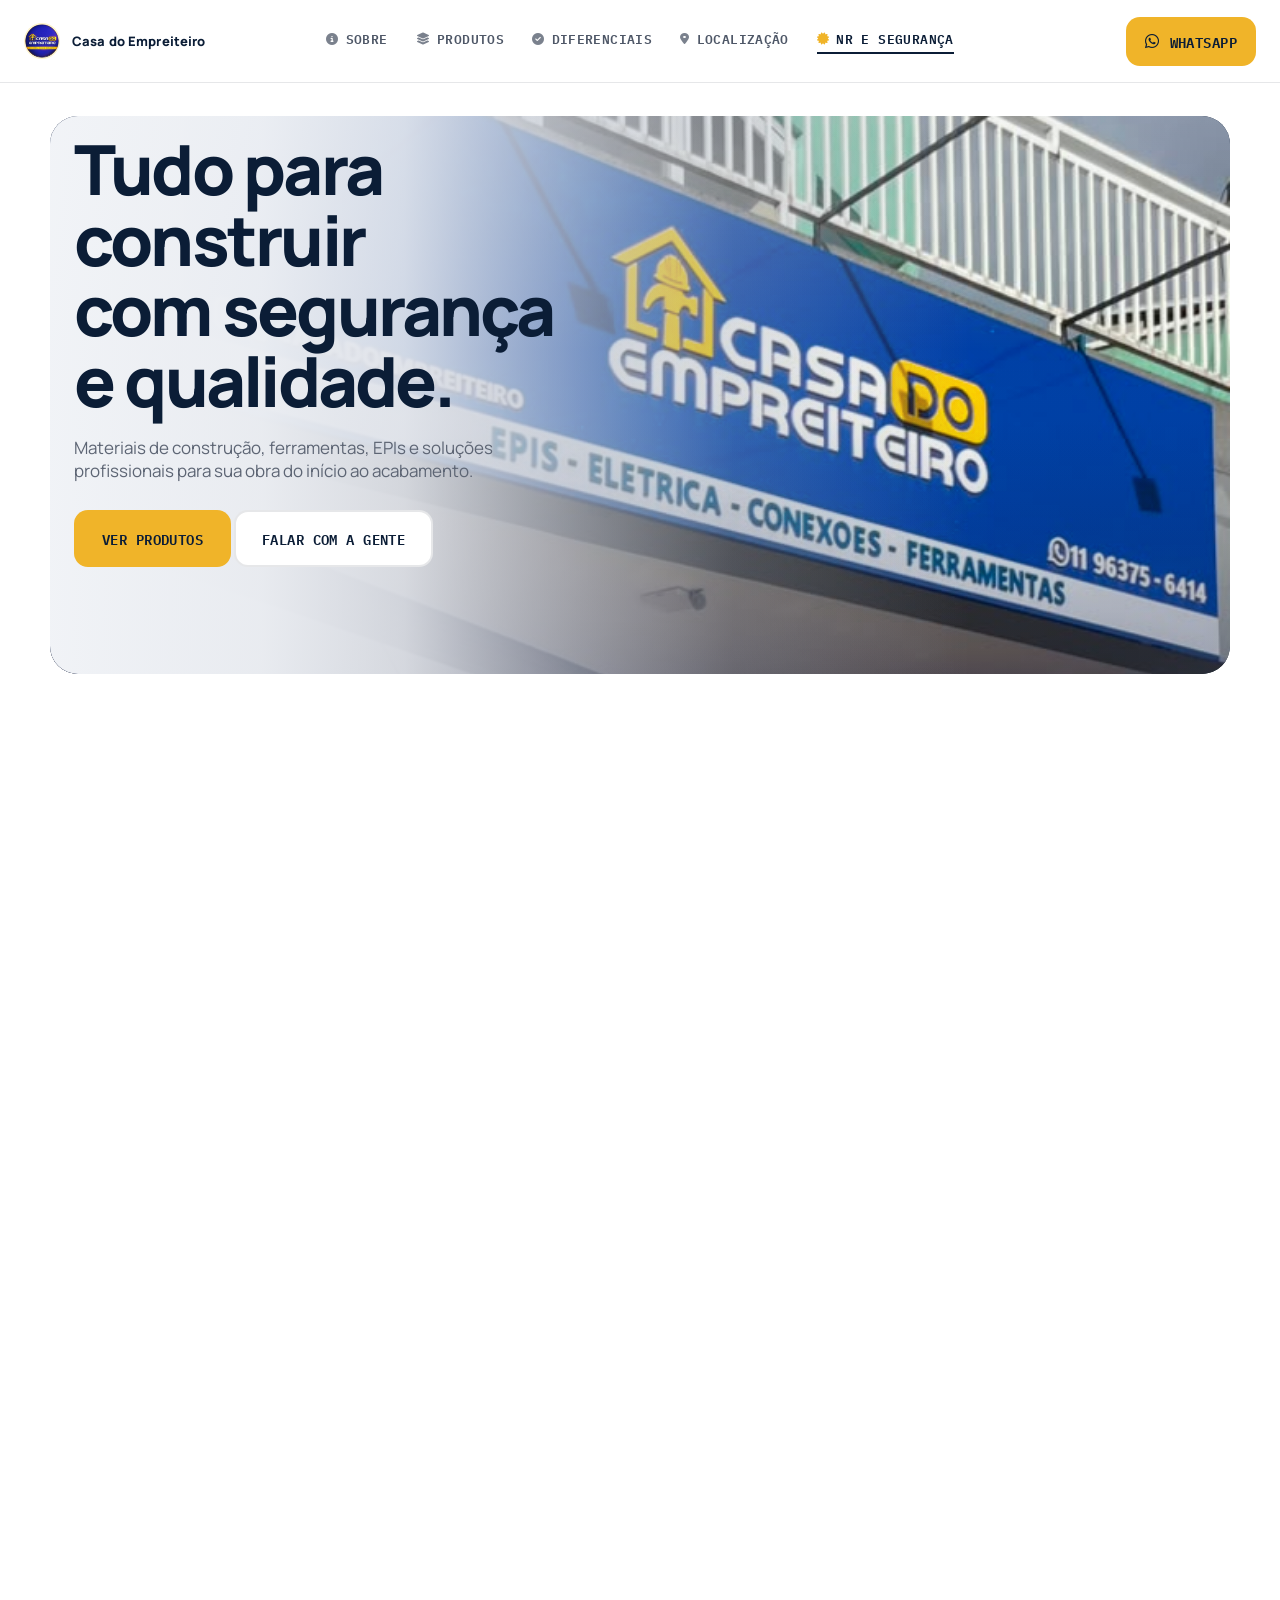
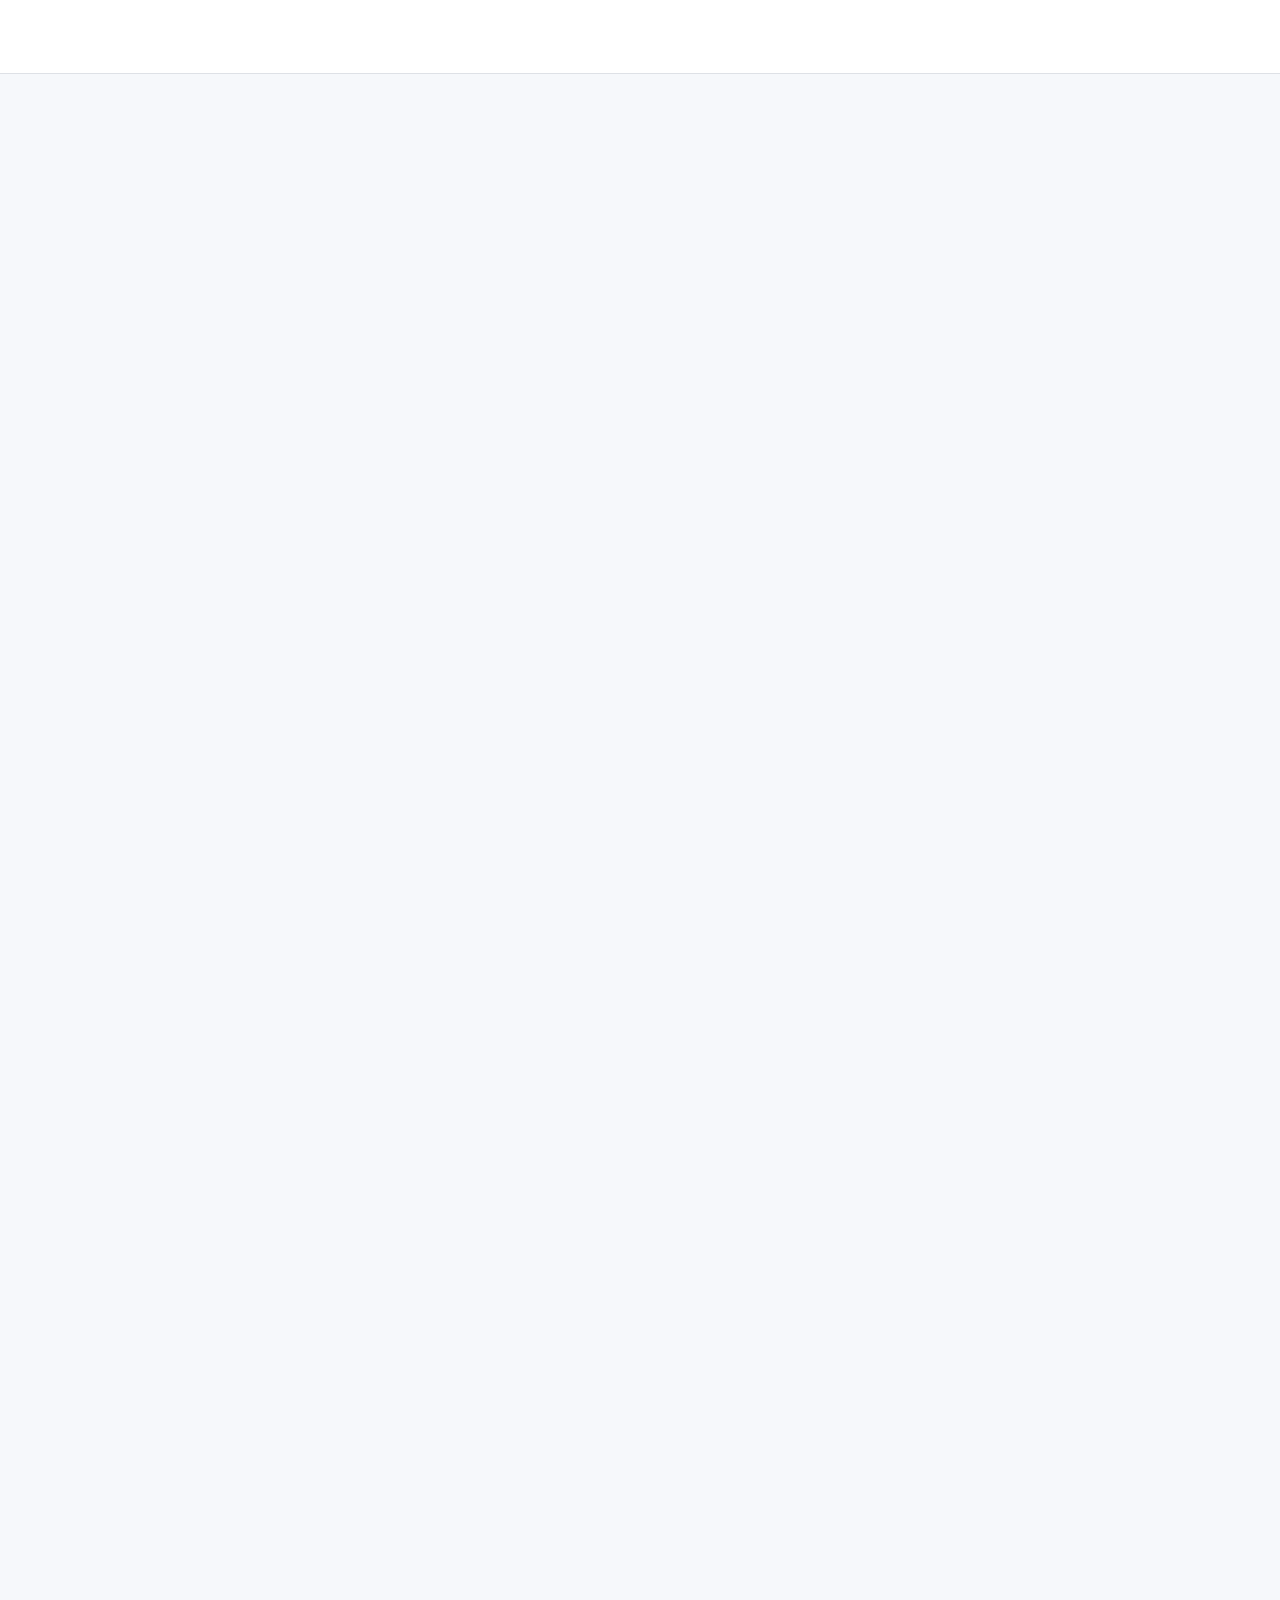
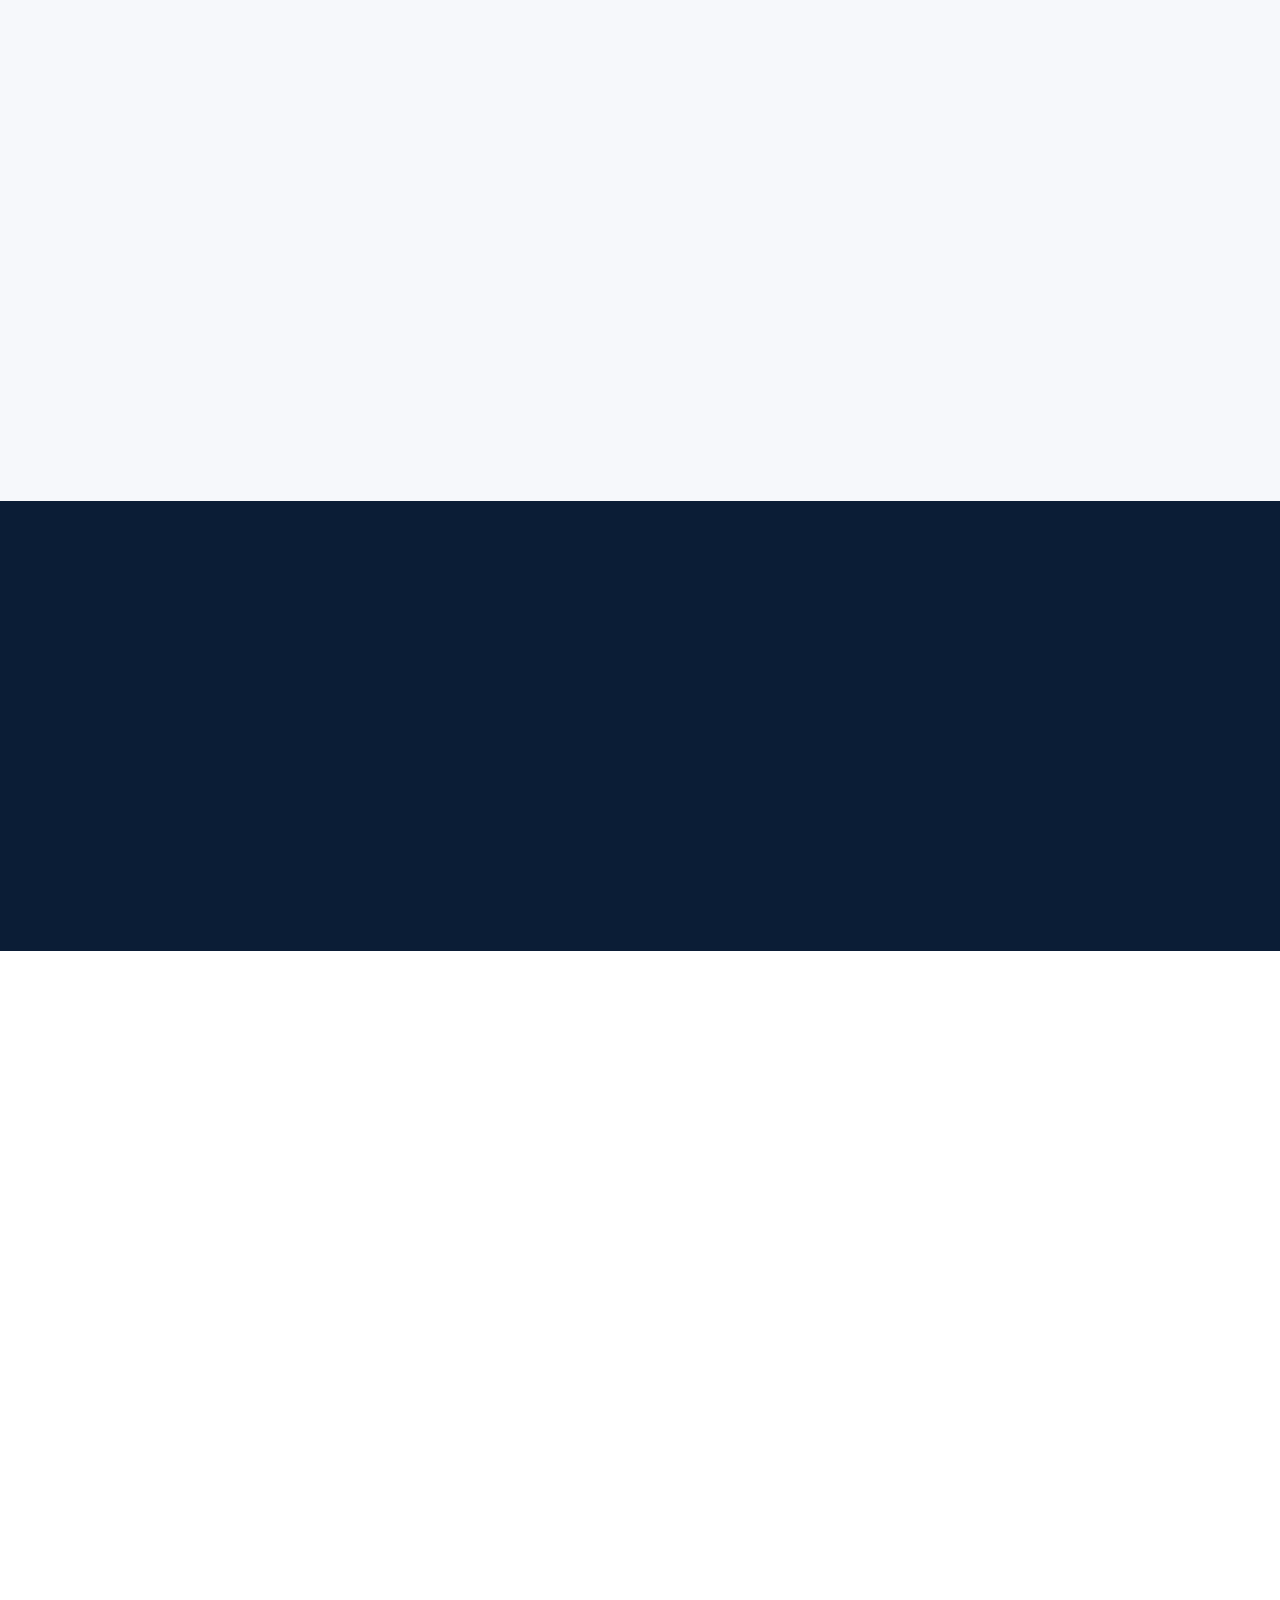
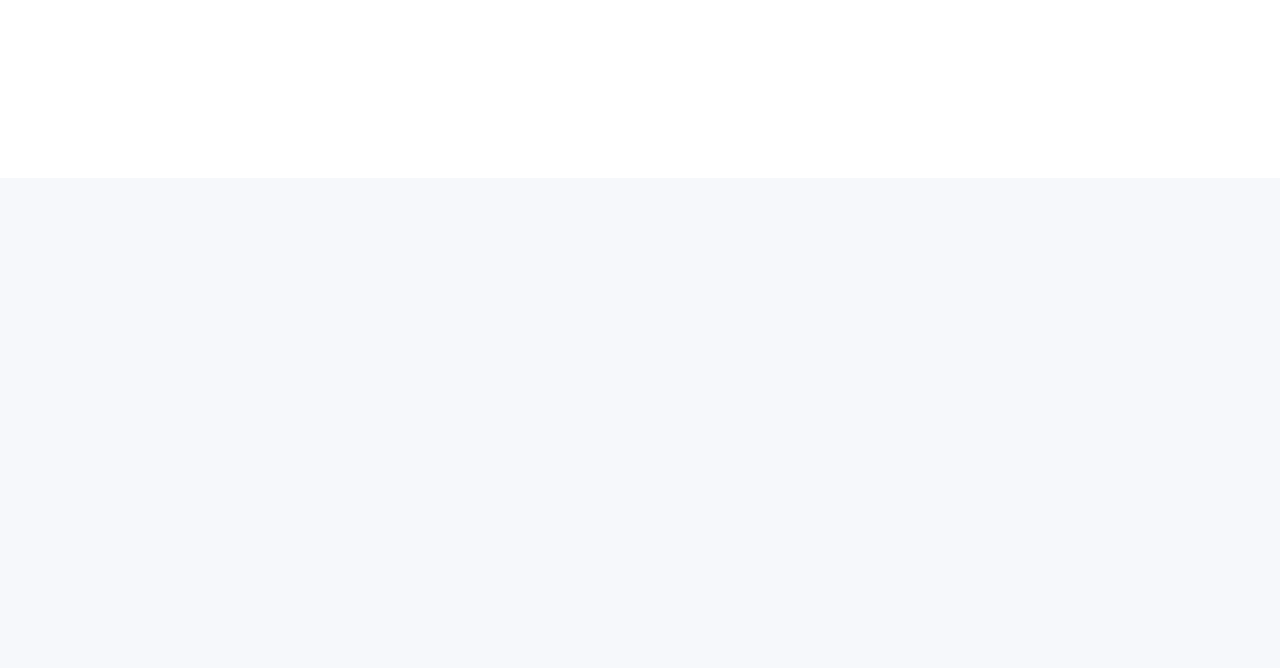
==== index.html @ 44277ea2 "refine mobile layout" ====
<!DOCTYPE html>
<html lang="pt-BR">
<head>
<meta charset="UTF-8">
<meta name="viewport" content="width=device-width, initial-scale=1.0">
<meta name="theme-color" content="#0A1A45">
<meta name="color-scheme" content="light">
<title>Casa do Empreiteiro — Tudo para sua obra, em Cotia-SP</title>
<meta name="description" content="Casa do Empreiteiro: Loja de materiais de construção com atendimento especializado. EPIs, elétrica, ferramentas e muito mais. WhatsApp e loja física em Cotia-SP.">
<meta property="og:title" content="Casa do Empreiteiro — Tudo para sua obra">
<meta property="og:description" content="Materiais para construção com atendimento de quem entende de obra. Fale no WhatsApp ou visite a loja em Cotia-SP.">
<meta property="og:type" content="website">
<link rel="icon" href="assets/logo-ce.png">
<link rel="preconnect" href="https://fonts.googleapis.com">
<link rel="preconnect" href="https://fonts.gstatic.com" crossorigin>
<link rel="stylesheet" href="https://cdnjs.cloudflare.com/ajax/libs/font-awesome/6.5.1/css/all.min.css">
<link rel="stylesheet" href="css/style.css">
</head>
<body>
<div class="page-loader" id="pageLoader" aria-hidden="true">
  <div class="loader-mark">
    <div class="loader-logo" aria-hidden="true">
      <img src="assets/logo-ce.png" alt="" decoding="async">
    </div>
    <div class="loader-line"><span></span></div>
    <p>Preparando sua obra</p>
  </div>
</div>


<header class="header" id="header">
  <div class="container nav">
    <a href="#topo" class="brand">
      <img class="brand-mark" src="assets/logo-ce.png" alt="Casa do Empreiteiro" decoding="async">
      <span class="brand-text">Casa do Empreiteiro</span>
    </a>
    <nav class="main-nav" id="mainNav" aria-label="Navegação principal">
      <a href="#a-casa" data-nav="a-casa"><i class="fa-solid fa-circle-info" aria-hidden="true"></i><span>Sobre</span></a>
      <a href="#segmentos" data-nav="segmentos"><i class="fa-solid fa-layer-group" aria-hidden="true"></i><span>Produtos</span></a>
      <a href="#diferenciais" data-nav="diferenciais"><i class="fa-solid fa-circle-check" aria-hidden="true"></i><span>Diferenciais</span></a>
      <a href="#loja" data-nav="loja"><i class="fa-solid fa-location-dot" aria-hidden="true"></i><span>Localização</span></a>
      <a href="#certificacao" data-nav="certificacao"><i class="fa-solid fa-certificate" aria-hidden="true"></i><span>NR e Segurança</span></a>
    </nav>
    <div class="nav-actions">
      <a class="btn btn-yellow nav-cta" href="https://wa.me/5511963756414?text=Ol%C3%A1!%20Quero%20falar%20com%20a%20Casa%20do%20Empreiteiro." target="_blank" rel="noopener">
        <i class="fa-brands fa-whatsapp" aria-hidden="true"></i><span>WhatsApp</span>
      </a>
      <button class="menu-toggle" id="menuToggle" aria-label="Abrir menu" aria-expanded="false" aria-controls="mainNav">
        <span></span><span></span><span></span>
      </button>
    </div>
  </div>
</header>

<main id="topo">

  <!-- HERO -->
  <section class="hero">
    <div class="container hero-grid">
      <div class="hero-copy">
        <span class="eyebrow">Loja de materiais para construção</span>
        <h1>Tudo para construir<br>com segurança e qualidade.</h1>
        <p class="lead">Materiais de construção, ferramentas, EPIs e soluções profissionais para sua obra do início ao acabamento.</p>
        <div class="hero-actions">
          <a class="btn btn-yellow" href="#segmentos">Ver produtos</a>
          <a class="btn btn-outline" href="https://wa.me/5511963756414?text=Ol%C3%A1!%20Preciso%20de%20ajuda%20para%20encontrar%20um%20produto%20para%20minha%20obra." target="_blank" rel="noopener">Falar com a gente</a>
        </div>
      </div>

      <div class="hero-visual">
        <div class="hero-entry-card media-surface">
          <div class="hero-entry-media">
            <img src="assets/fotos-loja/fachada-loja-exterior.jpeg" alt="Entrada da Casa do Empreiteiro com fachada azul" decoding="async">
            <span class="hero-entry-fade" aria-hidden="true"></span>
            <span class="hero-entry-tag">Entrada da loja</span>
          </div>
          <div class="hero-entry-copy">
            <strong>Fachada azul, entrada aberta e loja pronta para receber sua obra.</strong>
            <p>Atendimento direto, setores organizados e tudo o que a sua obra precisa em um só lugar.</p>
          </div>
        </div>
      </div>
    </div>

    <div class="ticker-wrap" aria-hidden="true">
      <div class="ticker" id="ticker"></div>
    </div>
  </section>

  <!-- SOBRE -->
  <section class="about" id="a-casa">
    <div class="container">
      <div class="section-head">
        <div>
          <h2>Mais que uma loja. Um parceiro de obra.</h2>
        </div>
        <p>Quem constrói não tem tempo de procurar em três lugares diferentes. A Casa do Empreiteiro existe pra resolver isso num só lugar.</p>
      </div>

      <div class="about-grid">
        <div class="about-visual">
          <div class="store-gallery">
            <div class="store-gallery-head">
              <span class="store-gallery-kicker">A loja</span>
              <strong>Entrada, circulação interna e setores principais.</strong>
            </div>
            <div class="store-gallery-grid" id="storeGalleryGrid" aria-label="Fotos selecionadas da loja"></div>
          </div>
        </div>
        <div class="about-copy">
          <div class="about-brand">
            <img src="assets/logo-ce.png" alt="Logo Casa do Empreiteiro" decoding="async">
            <div>
              <strong>Casa do Empreiteiro</strong>
              <span>Loja física em Cotia-SP, com atendimento de quem entende de obra.</span>
            </div>
          </div>
          <p>A Casa do Empreiteiro nasceu para atender quem está na obra todos os dias — pedreiro, eletricista, pintor, encanador — e também quem está reformando ou cuidando da manutenção de casa.</p>
          <p>Em vez de virar mais uma loja genérica de "material de construção", organizamos todas suas necessidades de obra em um só lugar, para você não perder tempo procurando: da sinalização de canteiro à conexão hidráulica, do uniforme ao impermeabilizante.</p>
          <p>E o atendimento continua sendo feito por gente que entende de obra — por isso o WhatsApp da loja é o canal mais rápido pra tirar dúvida antes mesmo de sair de casa.</p>

          <div class="about-facts">
            <div>
              <strong>Atendimento direto</strong>
              <span>Fala com quem resolve, sem robô de menu.</span>
            </div>
            <div>
              <strong>Loja física</strong>
              <span>Pode ver, pegar na mão e levar na hora.</span>
            </div>
            <div>
              <strong>Estoque completo</strong>
              <span>EPIs, elétrica, ferramentas e mais — tudo em um lugar.</span>
            </div>
            <div>
              <strong>Consulta prévia</strong>
              <span>Confirma se tem o produto antes de vir até a loja.</span>
            </div>
          </div>
        </div>
      </div>
    </div>
  </section>

  <!-- PRODUTOS -->
  <section class="categories" id="segmentos">
    <div class="container">
      <div class="section-head">
        <div>
          <h2>Produtos e Categorias</h2>
        </div>
        <p>De EPI a impermeabilizante. Se não encontrar o que procura, fale com a gente no WhatsApp.</p>
      </div>

      <div class="cat-grid is-loading" id="segGrid" aria-busy="true"></div>

      <div class="cat-note">
        <p>Não achou? Mande uma mensagem pelo WhatsApp e a equipe te ajuda a encontrar o produto certo.</p>
      </div>
    </div>
  </section>

  <!-- DIFERENCIAIS -->
  <section class="diff" id="diferenciais">
    <div class="container">
      <div class="section-head">
        <div>
          <h2>O que muda na prática</h2>
        </div>
        <p>Sem promessa vazia — o que você realmente ganha comprando aqui.</p>
      </div>

      <div class="diff-list">
        <div class="diff-row">
          <i class="fa-solid fa-headset diff-icon icon-chip" aria-hidden="true"></i>
          <h3>Atendimento próximo</h3>
          <p>Você fala com quem entende de obra, não com um script de vendas.</p>
        </div>
        <div class="diff-row">
          <i class="fa-solid fa-layer-group diff-icon icon-chip" aria-hidden="true"></i>
          <h3>Variedade real</h3>
          <p>Sortimento organizado — de EPI a conexão hidráulica — sem precisar rodar três lojas.</p>
        </div>
        <div class="diff-row">
          <i class="fa-solid fa-phone-volume diff-icon icon-chip" aria-hidden="true"></i>
          <h3>Consulta antes de sair de casa</h3>
          <p>Manda mensagem no WhatsApp e confirma se o produto está disponível antes de vir.</p>
        </div>
        <div class="diff-row">
          <i class="fa-solid fa-shop diff-icon icon-chip" aria-hidden="true"></i>
          <h3>Loja física em Cotia</h3>
          <p>Pode ver o produto de perto, tirar dúvida na hora e levar no mesmo dia.</p>
        </div>
        <div class="diff-row">
          <i class="fa-solid fa-helmet-safety diff-icon icon-chip" aria-hidden="true"></i>
          <h3>Foco em quem trabalha na obra</h3>
          <p>Sortimento pensado para o dia a dia de quem constrói, reforma e presta serviço.</p>
        </div>
      </div>
    </div>
  </section>

  <!-- WHATSAPP CTA (antes de localização) -->
  <section class="wa-cta">
    <div class="hazard"></div>
    <div class="container wa-inner">
      <span class="eyebrow">Fala com a gente agora</span>
      <h2>Precisa de alguma coisa pra sua obra?</h2>
      <p>Manda uma mensagem pro WhatsApp da Casa do Empreiteiro. A equipe confirma se tem em estoque e já te orienta sobre o produto certo.</p>
      <a class="btn btn-yellow" href="https://wa.me/5511963756414?text=Ol%C3%A1!%20Preciso%20de%20alguma%20coisa%20para%20minha%20obra." target="_blank" rel="noopener">
        <svg viewBox="0 0 24 24" fill="currentColor"><path d="M12.04 2C6.58 2 2.13 6.45 2.13 11.91c0 1.75.46 3.39 1.26 4.81L2 22l5.42-1.42a9.86 9.86 0 0 0 4.62 1.17h.01c5.46 0 9.9-4.45 9.9-9.91 0-2.64-1.03-5.13-2.9-7C17.18 3.03 14.68 2 12.04 2m0 1.67c2.2 0 4.26.86 5.82 2.42a8.18 8.18 0 0 1 2.41 5.82c0 4.54-3.7 8.24-8.24 8.24a8.2 8.2 0 0 1-4.19-1.15l-.3-.18-3.12.82.83-3.04-.2-.31a8.18 8.18 0 0 1-1.26-4.38c0-4.55 3.7-8.24 8.25-8.24m-4.6 4.73c-.16 0-.43.06-.65.31s-.86.84-.86 2.04.88 2.37 1 2.53c.13.17 1.7 2.6 4.13 3.63.58.25 1.02.4 1.38.51.58.19 1.1.16 1.52.1.46-.07 1.42-.58 1.62-1.14.2-.56.2-1.04.14-1.14-.06-.1-.23-.16-.48-.29-.25-.13-1.42-.7-1.64-.78-.22-.08-.38-.13-.55.13-.16.25-.63.78-.77.94-.14.16-.28.18-.53.06-.25-.13-1.06-.39-2.02-1.25-.75-.66-1.25-1.48-1.4-1.73-.14-.25-.02-.38.11-.51.11-.11.25-.29.37-.43.12-.14.16-.25.24-.41.08-.17.04-.31-.02-.44-.06-.13-.55-1.35-.77-1.84-.2-.48-.4-.42-.55-.42Z"/></svg>
        Falar com a Casa do Empreiteiro
      </a>
    </div>
    <div class="hazard"></div>
  </section>

  <!-- LOCALIZAÇÃO -->
  <section class="location" id="loja">
    <div class="container loc-grid">
      <div class="loc-copy">
        <h2>Quando precisar, a loja está em Cotia.</h2>
        <p class="lead">Prefere ver o produto de perto? A loja é aberta pro empreiteiro, pro pintor, pro morador reformando a casa — todo mundo que está com a mão na obra.</p>

        <div class="loc-facts">
          <div>
            <i class="fa-solid fa-location-dot"></i>
            <div><strong>Endereço</strong><span>Estrada da Roselândia, 1962 — Cotia, SP</span></div>
          </div>
          <div>
            <i class="fa-solid fa-clock"></i>
            <div><strong>Horário</strong><span>Seg-Sex: 8h às 18h<br>Sáb: 8h às 13h<br>Dom/Feriados: Fechado</span></div>
          </div>
          <div>
            <i class="fa-solid fa-phone"></i>
            <div><strong>WhatsApp</strong><span>(11) 96375-6414</span></div>
          </div>
          <div>
            <i class="fa-brands fa-instagram"></i>
            <div><strong>Instagram</strong><a href="https://instagram.com/casadoempreiteiro" target="_blank" rel="noopener">@casadoempreiteiro</a></div>
          </div>
        </div>

        <div class="loc-actions">
          <a class="btn btn-outline on-light" style="border-color:var(--blue-deep); color:var(--blue-deep);" href="https://www.google.com/maps/search/?api=1&query=Estrada+da+Rosel%C3%A2ndia+1962+Cotia+SP" target="_blank" rel="noopener">Como chegar</a>
          <a class="btn btn-yellow" href="https://wa.me/5511963756414" target="_blank" rel="noopener">Falar no WhatsApp</a>
          <a class="btn btn-outline on-light" style="border-color:var(--blue-deep); color:var(--blue-deep);" href="https://instagram.com/casadoempreiteiro" target="_blank" rel="noopener">Ver Instagram</a>
        </div>
      </div>

      <div class="ficha map-frame media-surface">
        <span class="ficha-corner c-tl"></span>
        <span class="ficha-corner c-br"></span>
        <span class="ficha-tag">Localização</span>
        <iframe title="Mapa Casa do Empreiteiro" loading="lazy" src="https://www.google.com/maps?q=Estrada+da+Rosel%C3%A2ndia,+1962,+Cotia,+SP&output=embed"></iframe>
      </div>
    </div>
  </section>

  <!-- FAQ -->
  <section class="faq">
    <div class="container">
      <div class="section-head">
        <div>
          <h2>Perguntas frequentes</h2>
        </div>
      </div>

      <div class="faq-list" id="faqList">
        <div class="faq-item open">
          <button class="faq-q"><span>A Casa do Empreiteiro atende pelo WhatsApp?</span><span class="plus">+</span></button>
          <div class="faq-a"><p>Sim. É o canal mais rápido pra falar com a equipe, tirar dúvida sobre produto e confirmar estoque antes de vir até a loja.</p></div>
        </div>
        <div class="faq-item">
          <button class="faq-q"><span>Posso consultar produto antes de ir à loja?</span><span class="plus">+</span></button>
          <div class="faq-a"><p>Sim. Manda mensagem pelo WhatsApp com o que você precisa e a equipe confirma disponibilidade.</p></div>
        </div>
        <div class="faq-item">
          <button class="faq-q"><span>A loja atende profissionais da construção?</span><span class="plus">+</span></button>
          <div class="faq-a"><p>Sim — empreiteiros, pedreiros, eletricistas, pintores e também quem está reformando ou fazendo manutenção em casa.</p></div>
        </div>
        <div class="faq-item">
          <button class="faq-q"><span>Onde fica a loja?</span><span class="plus">+</span></button>
          <div class="faq-a"><p>Estrada da Roselândia, 1962, Cotia-SP. Toque em "Como chegar" acima para abrir o trajeto no mapa.</p></div>
        </div>
      </div>
    </div>
  </section>

  <!-- CERTIFICAÇÃO NR -->
  <section class="nr-section" id="certificacao">
    <div class="container">
      <div class="section-head">
        <div>
          <h2>NR e segurança do trabalho</h2>
        </div>
        <p>NR são as Normas Regulamentadoras que orientam a segurança e a saúde no trabalho. Aqui a gente cuida da parte técnica, dos treinamentos e da documentação que sua empresa precisa.</p>
      </div>

      <div class="nr-intro">
        <div class="nr-intro-top">
          <div>
            <span class="nr-label">Serviço para empresas</span>
            <h3>Explicamos, organizamos e entregamos a solução em NR de forma simples para o cliente e prática para a empresa.</h3>
            <p>O foco é atender as principais demandas da rotina de obra e da empresa: treinamentos, laudos, programas e suporte técnico, com destaque para as normas mais usadas no dia a dia.</p>
          </div>
          <img class="nr-intro-badge" src="assets/nr-icone.svg" alt="Sinal NR" width="132" height="132" decoding="async">
        </div>
        <div class="nr-points">
          <div>
            <strong>O que são as NR</strong>
            <span>São regras que ajudam a prevenir riscos e organizar a segurança no trabalho.</span>
          </div>
          <div>
            <strong>Principais normas</strong>
            <span>NR-06, NR-10, NR-12, NR-18 e NR-35.</span>
          </div>
          <div>
            <strong>Como ajudamos</strong>
            <span>Treinamento, laudos, inspeção e acompanhamento técnico nos canteiros.</span>
          </div>
        </div>
        <div class="nr-acronyms">
          <strong>Siglas mais usadas</strong>
          <div>
            <span><b>NR</b> = Normas Regulamentadoras</span>
            <span><b>PGR</b> = Programa de Gerenciamento de Riscos</span>
            <span><b>PCMSO</b> = Programa de Controle Médico de Saúde Ocupacional</span>
            <span><b>LTCAT</b> = Laudo Técnico das Condições Ambientais do Trabalho</span>
            <span><b>NR-01</b> = Ordem de Serviço com foco psicossocial</span>
          </div>
        </div>
      </div>

        <div class="nr-media">
          <div class="nr-media-head">
            <span class="nr-media-kicker">Treinamentos em campo</span>
          <strong>Veja treinamentos, equipe em campo e ambiente interno em exemplos reais do nosso trabalho.</strong>
          <p>Imagens de treinamentos e ações de segurança do trabalho realizadas com empresas e equipes de obra.</p>
        </div>
        <div class="nr-media-grid" id="nrGalleryGrid" aria-label="Fotos selecionadas de treinamentos NR"></div>
      </div>

      <div class="nr-grid">
        <div class="nr-card">
          <div class="nr-icon icon-chip">
            <i class="fa-solid fa-person-chalkboard"></i>
          </div>
          <h3>Treinamentos NR</h3>
          <p>Treinamento online e presencial para empresas e equipes de obra, com linguagem prática e objetiva.</p>
        </div>

        <div class="nr-card">
          <div class="nr-icon icon-chip">
            <i class="fa-solid fa-file-signature"></i>
          </div>
          <h3>Laudos e programas</h3>
          <p>Elaboração de laudos, PGR, PCMSO, LTCAT e ordem de serviço NR-01 com foco psicossocial.</p>
        </div>

        <div class="nr-card">
          <div class="nr-icon icon-chip">
            <i class="fa-solid fa-hard-hat"></i>
          </div>
          <h3>Inspeção e apoio técnico</h3>
          <p>Inspeção de segurança do trabalho e acompanhamento técnico nos canteiros de obra.</p>
        </div>
      </div>

      <div class="nr-cta">
        <a class="btn btn-yellow" href="https://wa.me/5511963756414?text=Ol%C3%A1!%20Quero%20saber%20mais%20sobre%20NR%2C%20laudos%20e%20seguran%C3%A7a%20do%20trabalho." target="_blank" rel="noopener">
          Solicitar atendimento NR
        </a>
      </div>
    </div>
  </section>

  <!-- CTA FINAL -->
  <section class="final-cta">
    <div class="container">
      <h2>Sua obra começa com uma boa escolha.</h2>
      <p>Conte com a Casa do Empreiteiro pra encontrar o que sua obra precisa — do EPI ao acabamento.</p>
      <a class="btn btn-yellow" href="https://wa.me/5511963756414?text=Ol%C3%A1!%20Vim%20pelo%20site%20e%20quero%20falar%20com%20a%20Casa%20do%20Empreiteiro." target="_blank" rel="noopener">Falar com a Casa do Empreiteiro no WhatsApp</a>
    </div>
  </section>

</main>

<div class="photo-lightbox" id="photoLightbox" hidden aria-hidden="true">
  <button class="photo-lightbox-backdrop" type="button" data-lightbox-close aria-label="Fechar visualização ampliada"></button>
  <figure class="photo-lightbox-dialog" role="dialog" aria-modal="true" aria-label="Visualização ampliada da foto">
    <button class="photo-lightbox-close" type="button" data-lightbox-close aria-label="Fechar">
      <i class="fa-solid fa-xmark" aria-hidden="true"></i>
    </button>
    <img data-lightbox-image src="" alt="">
    <figcaption data-lightbox-caption></figcaption>
  </figure>
</div>

<footer class="footer">
  <div class="container">
    <div class="footer-grid">
      <div>
      <div class="footer-brand">
          <img class="brand-mark" src="assets/logo-ce.png" alt="Casa do Empreiteiro" decoding="async">
          <strong>Casa do Empreiteiro</strong>
        </div>
        <p class="desc">Tudo para sua obra — desde EPIs até acabamento. Loja física em Cotia-SP com atendimento especializado.</p>
      </div>
      <div>
        <h4>Navegação</h4>
        <ul>
          <li><a href="#a-casa">A Casa</a></li>
          <li><a href="#segmentos">Segmentos</a></li>
          <li><a href="#diferenciais">Diferenciais</a></li>
          <li><a href="#certificacao">NR e Segurança</a></li>
          <li><a href="#loja">Loja</a></li>
        </ul>
      </div>
      <div>
        <h4>Contato</h4>
        <ul>
          <li><a href="https://wa.me/5511963756414" target="_blank" rel="noopener">(11) 96375-6414</a></li>
          <li><a href="https://instagram.com/casadoempreiteiro" target="_blank" rel="noopener"><i class="fa-brands fa-instagram" aria-hidden="true"></i> @casadoempreiteiro</a></li>
        </ul>
      </div>
      <div>
        <h4>Endereço</h4>
        <ul>
          <li>Estrada da Roselândia, 1962</li>
          <li>Cotia — SP</li>
        </ul>
      </div>
    </div>
    <div class="footer-bottom">
      <span>© <span id="year"></span> Casa do Empreiteiro. Todos os direitos reservados.</span>
      <span>Tudo para sua obra</span>
    </div>
  </div>
</footer>

<a class="floating-wa" id="floatingWa" href="https://wa.me/5511963756414?text=Ol%C3%A1!%20Vim%20pelo%20site%20da%20Casa%20do%20Empreiteiro." target="_blank" rel="noopener">
  <svg viewBox="0 0 24 24" fill="currentColor"><path d="M12.04 2C6.58 2 2.13 6.45 2.13 11.91c0 1.75.46 3.39 1.26 4.81L2 22l5.42-1.42a9.86 9.86 0 0 0 4.62 1.17h.01c5.46 0 9.9-4.45 9.9-9.91 0-2.64-1.03-5.13-2.9-7C17.18 3.03 14.68 2 12.04 2m0 1.67c2.2 0 4.26.86 5.82 2.42a8.18 8.18 0 0 1 2.41 5.82c0 4.54-3.7 8.24-8.24 8.24a8.2 8.2 0 0 1-4.19-1.15l-.3-.18-3.12.82.83-3.04-.2-.31a8.18 8.18 0 0 1-1.26-4.38c0-4.55 3.7-8.24 8.25-8.24m-4.6 4.73c-.16 0-.43.06-.65.31s-.86.84-.86 2.04.88 2.37 1 2.53c.13.17 1.7 2.6 4.13 3.63.58.25 1.02.4 1.38.51.58.19 1.1.16 1.52.1.46-.07 1.42-.58 1.62-1.14.2-.56.2-1.04.14-1.14-.06-.1-.23-.16-.48-.29-.25-.13-1.42-.7-1.64-.78-.22-.08-.38-.13-.55.13-.16.25-.63.78-.77.94-.14.16-.28.18-.53.06-.25-.13-1.06-.39-2.02-1.25-.75-.66-1.25-1.48-1.4-1.73-.14-.25-.02-.38.11-.51.11-.11.25-.29.37-.43.12-.14.16-.25.24-.41.08-.17.04-.31-.02-.44-.06-.13-.55-1.35-.77-1.84-.2-.48-.4-.42-.55-.42Z"/></svg>
  <span class="label">Falar no WhatsApp</span>
</a>
<script src="js/main.js"></script>
</body>
</html>
---- css/style.css ----
/* =========================================================
   CASA DO EMPREITEIRO — Design System
   Azul-marca #2A26C0 · Azul institucional #0A1A45 · Amarelo #F7C600
   Motivo de assinatura: "ficha técnica" (cantos em L + tracejado)
   extraído dos posts reais de Instagram da loja.
   ========================================================= */

@import url('https://fonts.googleapis.com/css2?family=Archivo+Black&family=Manrope:wght@400;500;600;700;800&family=IBM+Plex+Mono:wght@500;600&display=swap');

:root{
  --blue-mark: #2A26C0;
  --blue-deep: #0A1A45;
  --blue-deep-2: #0E2158;
  --yellow: #F7C600;
  --concrete: #EDEAE2;
  --paper: #F7F6F2;
  --ink: #12131A;
  --steel: #5B6270;
  --line: rgba(10, 26, 69, 0.14);
  --line-on-dark: rgba(247, 198, 0, 0.35);

  --display: 'Archivo Black', 'Arial Black', sans-serif;
  --body: 'Manrope', system-ui, sans-serif;
  --mono: 'IBM Plex Mono', ui-monospace, monospace;

  --container: 1200px;
  --radius: 3px;
}

*, *::before, *::after{ box-sizing:border-box; }
html{
  scroll-behavior:smooth;
  overflow-x:hidden;
}
body{
  margin:0;
  font-family:var(--body);
  color:var(--ink);
  background:var(--paper);
  -webkit-font-smoothing:antialiased;
  overflow-x:hidden;
}
img{ max-width:100%; display:block; }
img.img-error{
  opacity:.38;
  filter:grayscale(1) contrast(.85);
}
a{ color:inherit; text-decoration:none; }
ul{ margin:0; padding:0; list-style:none; }
h1,h2,h3{ margin:0; font-family:var(--display); text-transform:uppercase; line-height:1.05; letter-spacing:-0.01em; }
p{ margin:0; }
button{ font:inherit; cursor:pointer; }

.container{ max-width:var(--container); margin:0 auto; padding:0 24px; }
section{ position:relative; }

@supports (content-visibility: auto) {
  .about,
  .categories,
  .diff,
  .wa-cta,
  .location,
  .faq,
  .nr-section,
  .final-cta,
  .footer{
    content-visibility:auto;
    contain-intrinsic-size: 1px 900px;
  }
}

:focus-visible{ outline:3px solid var(--yellow); outline-offset:2px; }

/* ---------- ficha técnica frame (signature element) ---------- */
.ficha{
  position:relative;
  border:1px dashed var(--line);
  padding:18px;
}
.media-surface{
  position:relative;
}
.media-surface.is-loading{
  overflow:hidden;
}
.media-surface.is-loading::before{
  content:"";
  position:absolute;
  inset:0;
  z-index:0;
  background:
    linear-gradient(110deg, rgba(255,255,255,0) 10%, rgba(255,255,255,.18) 24%, rgba(255,255,255,0) 38%),
    linear-gradient(180deg, rgba(10,26,69,.12), rgba(10,26,69,.05));
  background-size:200% 100%, 100% 100%;
  animation:skeleton-shine 1.15s linear infinite;
  pointer-events:none;
}
.media-surface.is-loading > img,
.media-surface.is-loading > iframe{
  opacity:0;
}
.media-surface.is-loading > *{
  position:relative;
  z-index:1;
}
.media-surface > img,
.media-surface > iframe{
  transition:opacity .28s ease;
}
.ficha::before, .ficha::after,
.ficha .corner-tl, .ficha .corner-br{ content:""; }
.ficha-corner{
  position:absolute;
  width:16px; height:16px;
  border-color: var(--yellow);
  border-style: solid;
  border-width:0;
}
.ficha .c-tl{ top:-1px; left:-1px; border-top-width:3px; border-left-width:3px; }
.ficha .c-br{ bottom:-1px; right:-1px; border-bottom-width:3px; border-right-width:3px; }
.ficha-tag{
  position:absolute;
  top:-13px; left:16px;
  background:var(--paper);
  padding:0 8px;
  font-family:var(--mono);
  font-size:11px;
  letter-spacing:.08em;
  color:var(--steel);
  text-transform:uppercase;
}
.on-dark .ficha, .ficha.on-dark{ border-color: var(--line-on-dark); }
.on-dark .ficha-tag, .ficha.on-dark .ficha-tag{ background:var(--blue-deep); color:#B9C2DA; }

/* ---------- hazard stripe (from real promo posts) ---------- */
.hazard{
  height:10px;
  background: repeating-linear-gradient(
    -45deg,
    var(--yellow) 0 18px,
    var(--blue-deep) 18px 36px
  );
}

/* ---------- buttons ---------- */
.btn{
  display:inline-flex;
  align-items:center;
  gap:10px;
  padding:15px 26px;
  font-family:var(--mono);
  font-weight:600;
  font-size:14px;
  letter-spacing:.03em;
  text-transform:uppercase;
  border-radius:var(--radius);
  border:2px solid transparent;
  transition: transform .18s ease, background .18s ease, border-color .18s ease;
  white-space:nowrap;
  box-sizing:border-box;
}
.btn:hover{ transform:translateY(-2px); }
.btn-yellow{ background:var(--yellow); color:var(--blue-deep); }
.btn-yellow:hover{ background:#FFD528; }
.btn-outline{ border-color: currentColor; color:inherit; background:transparent; }
.btn-outline:hover{ background: rgba(255,255,255,0.08); }
.btn-outline.on-light:hover{ background: rgba(10,26,69,0.06); }
.btn svg{ width:18px; height:18px; }

/* ---------- skeletons ---------- */
.skeleton-line,
.skeleton-icon,
.skeleton-arrow,
.skeleton-media{
  display:block;
  position:relative;
  overflow:hidden;
  background:rgba(42,38,192,.10);
}
.skeleton-line::after,
.skeleton-icon::after,
.skeleton-arrow::after,
.skeleton-media::after{
  content:"";
  position:absolute;
  inset:0;
  background:linear-gradient(110deg, rgba(255,255,255,0) 12%, rgba(255,255,255,.32) 28%, rgba(255,255,255,0) 44%);
  transform:translateX(-120%);
  animation:skeleton-shine 1.15s linear infinite;
}
.skeleton-line{
  height:11px;
  border-radius:999px;
}
.skeleton-line-sm{ width:18px; height:12px; }
.skeleton-line-xs{ width:56%; }
.skeleton-line-md{ width:72%; }
.skeleton-line-lg{ width:90%; }
.skeleton-icon{
  width:52px;
  height:52px;
  border-radius:10px;
}
.skeleton-media{
  width:56px;
  height:56px;
  border-radius:18px;
}
.skeleton-arrow{
  width:18px;
  height:18px;
  border-radius:4px;
  position:absolute;
  right:15px;
  bottom:14px;
}
@keyframes skeleton-shine{
  to{ transform:translateX(120%); }
}

/* ---------- header ---------- */
.header{
  position:sticky; top:0; z-index:50;
  background:var(--blue-deep);
  border-bottom:1px solid rgba(255,255,255,0.08);
  transition: box-shadow .25s ease;
}
.header.scrolled{ box-shadow:0 8px 24px rgba(0,0,0,0.25); }
.nav{
  display:flex; align-items:center; justify-content:center;
  padding:16px 0;
  gap:48px;
}
.brand{ display:flex; align-items:center; gap:10px; color:#fff; position:absolute; left:24px; }
.brand img{ width:36px; height:36px; border-radius:50%; }
.brand-text{ font-family:var(--display); font-size:13px; font-weight:700; letter-spacing:.01em; color:#fff; }
.main-nav{ display:flex; gap:28px; }
.main-nav a{
  color:#D6DCEC; font-size:13px; font-weight:600; text-transform:uppercase;
  letter-spacing:.05em; font-family:var(--mono); position:relative; padding-bottom:4px;
}
.main-nav a::after{
  content:""; position:absolute; left:0; bottom:0; height:2px; width:0;
  background:var(--yellow); transition:width .2s ease;
}
.main-nav a:hover::after{ width:100%; }
.nav-actions{ display:flex; align-items:center; gap:16px; position:absolute; right:24px; }
.menu-toggle{ display:none; background:none; border:0; color:#fff; padding:6px; }
.menu-toggle svg{ width:26px; height:26px; }

/* ---------- ticker ---------- */
.ticker-wrap{
  background:var(--blue-deep-2);
  border-top:1px dashed var(--line-on-dark);
  overflow:hidden;
  padding:14px 0;
}
.ticker{
  display:flex; gap:40px; width:max-content;
  animation: scroll-left 32s linear infinite;
}
.ticker span{
  font-family:var(--mono); font-size:13px; letter-spacing:.06em;
  color:#B9C2DA; text-transform:uppercase; display:flex; align-items:center; gap:12px;
  white-space:nowrap;
}
.ticker span::before{ content:"—"; color:var(--yellow); }
@keyframes scroll-left{ from{ transform:translateX(0);} to{ transform:translateX(-50%);} }
@keyframes rise-up{
  from{ opacity:0; transform:translateY(18px); }
  to{ opacity:1; transform:translateY(0); }
}
@keyframes fade-in{
  from{ opacity:0; }
  to{ opacity:1; }
}

/* ---------- section headers ---------- */
.section-head{
  display:flex; align-items:flex-end; justify-content:space-between;
  gap:24px; margin-bottom:44px; flex-wrap:wrap;
}
.section-head h2{ font-size:clamp(28px, 3.4vw, 42px); color:var(--blue-deep); max-width:16ch; }
.section-head p{ color:var(--steel); max-width:38ch; font-size:15px; line-height:1.6; }
.on-dark .section-head h2{ color:#fff; }
.on-dark .section-head p{ color:#B9C2DA; }

/* ---------- about ---------- */
.about{ padding:96px 0; background:var(--paper); }
.about-grid{
  display:grid; grid-template-columns: 1fr; gap:64px; align-items:start;
}
.about-visual{ position:sticky; top:110px; display:none; }
.about-visual .emblem{
  background:var(--blue-deep);
  aspect-ratio:1/1.05;
  display:flex; align-items:center; justify-content:center;
  padding:40px;
}
.about-visual .emblem img{ width:70%; }
.about-copy{ padding-top:36px; }
.about-copy p{ font-size:16px; line-height:1.75; color:var(--ink); margin-bottom:18px; max-width:56ch; }
.about-copy p:first-of-type{ font-size:20px; font-weight:700; color:var(--blue-deep); }
.about-facts{ display:grid; grid-template-columns:repeat(2,1fr); gap:1px; background:var(--line); margin-top:36px; }
.about-facts div{ background:var(--paper); padding:20px 22px; }
.about-facts strong{ display:block; font-family:var(--display); font-size:15px; color:var(--blue-deep); text-transform:uppercase; margin-bottom:4px; }
.about-facts span{ font-size:13px; color:var(--steel); }

/* ---------- categories (discrete, icon wall) ---------- */
.categories{ background:var(--concrete); padding:96px 0; }
.cat-grid{
  display:grid; grid-template-columns:repeat(6, 1fr);
  gap:32px; margin-bottom:44px;
}
.seg-card{
  display:flex; flex-direction:column; gap:16px; align-items:center; text-align:center;
  padding:20px;
  transition:all .2s ease;
  border-radius:8px;
  border:1px solid rgba(42, 38, 192, 0.1);
  position:relative;
  cursor:pointer;
}
.seg-card:hover{
  background:rgba(42, 38, 192, 0.12);
  transform:translateY(-6px);
  border-color:var(--blue-mark);
}
.cat-grid.is-loading .seg-card{
  pointer-events:none;
}
.seg-card-skeleton{
  min-height:190px;
  align-items:stretch;
  justify-content:space-between;
  text-align:left;
  background:rgba(255,255,255,.45);
  border:1px solid rgba(10,26,69,.08);
  box-shadow:none;
  cursor:default;
  opacity:1 !important;
  transform:none !important;
}
.seg-card-skeleton:hover{
  transform:none;
  background:rgba(255,255,255,.45);
  border-color:rgba(10,26,69,.08);
  box-shadow:none;
}
.seg-card-skeleton .seg-top{
  flex-direction:row;
  justify-content:space-between;
  align-items:flex-start;
  gap:10px;
}
.seg-card-skeleton .seg-content{
  display:grid;
  gap:10px;
}
.seg-card-skeleton .skeleton-line-sm{
  width:22px;
}
.seg-card-skeleton .skeleton-line-md{
  width:68%;
}
.seg-card-skeleton .skeleton-line-lg{
  width:92%;
}
.seg-card-skeleton .skeleton-line-xs{
  width:55%;
}
.seg-card-skeleton .seg-arrow{
  opacity:.8;
}
.seg-top{ 
  display:flex; align-items:center; justify-content:center; flex-direction:column; width:100%; gap:8px;
}
.seg-card i.seg-icon{
  font-size:30px;
  line-height:1;
  color:var(--blue-mark);
  transition:transform .25s ease, color .25s ease;
  flex-shrink:0;
  opacity:.9;
}
.seg-card:hover i.seg-icon{
  transform:scale(1.08);
  opacity:1;
}
.seg-card h3{ 
  font-family:var(--body); font-weight:700; font-size:14px; 
  text-transform:none; letter-spacing:0; color:var(--ink); line-height:1.4;
}
.seg-desc{
  position:absolute;
  bottom:100%;
  left:50%;
  transform:translateX(-50%) translateY(-10px);
  opacity:0;
  pointer-events:none;
  transition:opacity .2s ease, transform .2s ease;
  background:var(--blue-deep);
  color:#fff;
  padding:12px 16px;
  border-radius:6px;
  font-size:12px;
  line-height:1.5;
  white-space:normal;
  width:160px;
  z-index:10;
  font-weight:500;
}
.seg-desc::after{
  content:"";
  position:absolute;
  top:100%;
  left:50%;
  transform:translateX(-50%);
  width:0;
  height:0;
  border-left:6px solid transparent;
  border-right:6px solid transparent;
  border-top:6px solid var(--blue-deep);
}
.seg-card:hover .seg-desc{
  opacity:1;
  transform:translateX(-50%) translateY(0);
  pointer-events:auto;
}
.cat-note{ 
  background:rgba(42, 38, 192, 0.08);
  border-left:4px solid var(--blue-mark);
  padding:18px 22px;
  border-radius:6px;
  text-align:center;
}
.cat-note p{ 
  font-size:14px; color:var(--steel); margin:0; font-weight:500;
}

/* ---------- diferenciais (spec list, not icon columns) ---------- */
.diff{ padding:96px 0; background:var(--concrete); }
.diff-list{ border-top:1px solid var(--line); }
.diff-row{
  display:grid;
  grid-template-columns: 42px minmax(0, 1fr) minmax(0, 1.6fr);
  gap:18px;
  align-items:center;
  padding:26px 4px;
  border-bottom:1px solid var(--line);
}
.diff-icon{
  width:42px;
  height:42px;
  justify-self:start;
}
.diff-row h3{
  font-family:var(--body);
  font-weight:800;
  font-size:18px;
  text-transform:none;
  color:var(--blue-deep);
}
.diff-row p{
  color:var(--steel);
  font-size:14.5px;
  line-height:1.6;
}

/* ---------- whatsapp cta (hazard stripe frame) ---------- */
.wa-cta{ background:var(--yellow); }
.wa-inner{ padding:80px 0; text-align:center; }
.wa-inner .eyebrow{ color:var(--blue-deep); justify-content:center; }
.wa-inner .eyebrow::before{ background:var(--blue-deep); }
.wa-inner h2{ color:var(--blue-deep); font-size:clamp(30px,4.2vw,50px); max-width:20ch; margin:0 auto 18px; }
.wa-inner p{ color:#3A3410; max-width:52ch; margin:0 auto 34px; font-size:16px; line-height:1.6; }
.wa-inner .btn-yellow{ background:var(--blue-deep); color:#fff; }
.wa-inner .btn-yellow:hover{ background:var(--blue-mark); }

/* ---------- location ---------- */
.location{ padding:96px 0; background:var(--paper); }
.loc-grid{ display:grid; grid-template-columns:1fr 1fr; gap:56px; align-items:center; }
.loc-copy p.lead{ font-size:16px; color:var(--steel); line-height:1.7; margin:18px 0 30px; max-width:44ch; }
.loc-facts{ display:flex; flex-direction:column; gap:20px; margin-bottom:34px; }
.loc-facts div{ display:flex; gap:14px; align-items:flex-start; }
.loc-facts svg{ width:20px; height:20px; color:var(--blue-mark); flex-shrink:0; margin-top:2px; }
.loc-facts strong{ display:block; font-size:14px; color:var(--blue-deep); margin-bottom:2px; }
.loc-facts span{ font-size:14px; color:var(--steel); }
.loc-facts a{
  font-size:14px;
  color:var(--steel);
  text-decoration:underline;
  text-underline-offset:2px;
}
.loc-facts a:hover{ color:var(--blue-deep); }
.loc-actions{ display:flex; gap:14px; flex-wrap:wrap; }
.map-frame{ aspect-ratio:4/3.4; padding:12px; }
.map-frame iframe{ width:100%; height:100%; border:0; filter:grayscale(0.3) contrast(1.05); }

/* ---------- FAQ ---------- */
.faq{ padding:96px 0; background:var(--concrete); }
.faq-list{ max-width:820px; border-top:1px solid var(--line); }
.faq-item{ border-bottom:1px solid var(--line); }
.faq-q{
  width:100%; background:none; border:0; text-align:left;
  display:flex; justify-content:space-between; align-items:center;
  padding:22px 4px; font-family:var(--body); font-weight:700; font-size:16px; color:var(--blue-deep);
}
.faq-q .plus{ font-family:var(--mono); font-size:20px; color:var(--blue-mark); transition:transform .2s ease; flex-shrink:0; margin-left:16px; }
.faq-item.open .plus{ transform:rotate(45deg); }
.faq-a{ max-height:0; overflow:hidden; transition:max-height .25s ease; }
.faq-item.open .faq-a{ max-height:200px; }
.faq-a p{ padding:0 4px 24px 40px; color:var(--steel); font-size:14.5px; line-height:1.6; max-width:60ch; }

/* ---------- NR certification section ---------- */
.nr-section{ background:var(--paper); padding:96px 0; }
.nr-grid{
  display:grid; grid-template-columns:repeat(3, 1fr);
  gap:32px; margin-bottom:48px;
}
.nr-card{
  background:var(--concrete);
  padding:32px 28px;
  border-radius:8px;
  text-align:center;
  transition:all .25s ease;
  border:1px solid rgba(42, 38, 192, 0.1);
}
.nr-card:hover{
  transform:translateY(-8px);
  border-color:var(--blue-mark);
  box-shadow:0 12px 24px rgba(42, 38, 192, 0.1);
}
.nr-icon{
  width:42px;
  height:42px;
  margin:0 auto 16px;
  display:grid;
  place-items:center;
}
.nr-icon i{
  font-size:18px;
  line-height:1;
}
.nr-card:hover .nr-icon i{
  transform:none;
}
.nr-card h3{
  font-family:var(--body);
  font-weight:700;
  font-size:16px;
  color:var(--blue-deep);
  margin-bottom:12px;
  text-transform:none;
  letter-spacing:0;
}
.nr-card p{
  font-size:14px;
  color:var(--steel);
  line-height:1.6;
  margin:0;
}
.nr-cta{ text-align:center; }

/* ---------- final CTA ---------- */
.final-cta{ background:var(--blue-deep); color:#fff; text-align:center; padding:90px 0; }
.final-cta h2{ font-size:clamp(28px,4vw,46px); max-width:18ch; margin:0 auto 18px; }
.final-cta p{ color:#B9C2DA; max-width:48ch; margin:0 auto 34px; font-size:16px; }

/* ---------- footer ---------- */
.footer{ background:#07132F; color:#8E9AC0; padding:56px 0 28px; }
.footer-grid{ display:grid; grid-template-columns:1.4fr 1fr 1fr 1fr; gap:40px; margin-bottom:44px; }
.footer-brand{ display:flex; align-items:center; gap:10px; margin-bottom:16px; }
.footer-brand img{ width:34px; height:34px; border-radius:50%; }
.footer-brand strong{ color:#fff; font-family:var(--display); font-size:14px; text-transform:uppercase; }
.footer p.desc{ font-size:13.5px; line-height:1.6; max-width:32ch; }
.footer h4{ color:#fff; font-family:var(--mono); font-size:12px; letter-spacing:.1em; text-transform:uppercase; margin-bottom:16px; }
.footer ul li{ margin-bottom:10px; font-size:13.5px; }
.footer ul a{
  display:inline-flex;
  align-items:center;
  gap:8px;
}
.footer ul a:hover{ color:var(--yellow); }
.footer-bottom{
  border-top:1px solid rgba(255,255,255,0.08); padding-top:24px;
  display:flex; justify-content:space-between; flex-wrap:wrap; gap:12px;
  font-size:12px; font-family:var(--mono); color:#5C6791;
}

/* ---------- floating whatsapp ---------- */
.floating-wa{
  position:fixed; right:20px; bottom:20px; z-index:60;
  display:flex; align-items:center; gap:10px;
  background:var(--yellow); color:var(--blue-deep);
  padding:14px 18px; border-radius:40px;
  font-family:var(--mono); font-weight:700; font-size:13px; text-transform:uppercase;
  box-shadow:0 10px 30px rgba(0,0,0,0.25);
  opacity:0; transform:translateY(16px); pointer-events:none;
  transition:opacity .25s ease, transform .25s ease;
}
.floating-wa.visible{ opacity:1; transform:translateY(0); pointer-events:auto; }
.floating-wa svg{ width:20px; height:20px; }
.floating-wa .label{ display:none; }
@media (min-width:640px){ .floating-wa .label{ display:inline; } }

/* ================= RESPONSIVE ================= */
@media (max-width:1024px){
  .about-grid{ grid-template-columns:1fr; }
  .categories .cat-grid{ grid-template-columns:repeat(2, minmax(0, 1fr)); }
  .diff-row{ grid-template-columns:42px minmax(0, 1fr); }
  .diff-row p{ grid-column:2/3; }
  .loc-grid{ grid-template-columns:1fr; }
  .nav{ gap:32px; }
  .nr-grid{ grid-template-columns:repeat(2, 1fr); }
}
@media (max-width:860px){
  .hero-grid{ grid-template-columns:1fr; padding-bottom:40px; }
  .main-nav{ display:none; }
  .menu-toggle{ display:inline-flex; }
  .brand{ position:static; }
  .nav{ justify-content:space-between; }
}
@media (max-width:640px){
  .cat-grid{ grid-template-columns:repeat(3, 1fr); }
  .footer-grid{ grid-template-columns:1fr 1fr; }
  .hero-actions .btn{ flex:1; justify-content:center; }
  section{ padding-left:0; }
  .about,.categories,.diff,.location,.faq,.nr-section{ padding:64px 0; }
  .wa-inner,.final-cta{ padding:64px 0; }
  .nr-grid{ grid-template-columns:1fr; }
}
@media (max-width:420px){
  .cat-grid{ grid-template-columns:repeat(2, 1fr); }
  .footer-grid{ grid-template-columns:1fr; gap:28px; }
}

@media (prefers-reduced-motion: reduce){
  html{ scroll-behavior:auto; }
  .ticker{ animation:none; }
  .btn:hover{ transform:none; }
}

/* =========================================================
   UI/UX REFINEMENT
   Navegação mais clara, ícones próprios, loader e mobile UX.
   ========================================================= */

:root{
  --shadow-soft: 0 12px 32px rgba(10, 26, 69, 0.10);
  --shadow-card: 0 16px 40px rgba(10, 26, 69, 0.13);
  --scroll-progress: 0%;
}

/* ---------- loading screen ---------- */
body:not(.page-ready){ overflow:hidden; }
.page-loader{
  position:fixed;
  inset:0;
  z-index:9999;
  display:grid;
  place-items:center;
  background:var(--blue-deep);
  color:#fff;
  transition:opacity .45s ease, visibility .45s ease;
}
.page-loader.is-hidden{
  opacity:0;
  visibility:hidden;
  pointer-events:none;
}
.loader-mark{
  width:min(280px,72vw);
  text-align:center;
}
.loader-logo{
  width:76px;
  height:76px;
  margin:0 auto 22px;
  padding:7px;
  border:1px solid rgba(255,255,255,.16);
  border-radius:50%;
  background:rgba(255,255,255,.04);
  box-shadow:0 0 0 8px rgba(247,198,0,.06);
}
.loader-logo img{
  width:100%;
  height:100%;
  object-fit:cover;
  border-radius:50%;
}
.loader-line{
  height:3px;
  width:100%;
  overflow:hidden;
  background:rgba(255,255,255,.12);
}
.loader-line span{
  display:block;
  width:42%;
  height:100%;
  background:var(--yellow);
  animation:loader-progress 1.05s cubic-bezier(.22,.61,.36,1) infinite;
}
.loader-mark p{
  margin-top:14px;
  font-family:var(--mono);
  font-size:11px;
  text-transform:uppercase;
  letter-spacing:.14em;
  color:#B9C2DA;
}
@keyframes loader-progress{
  0%{transform:translateX(-120%);}
  55%{transform:translateX(115%);}
  100%{transform:translateX(240%);}
}

/* ---------- header/navigation ---------- */
.header::after{
  content:"";
  position:absolute;
  left:0;
  bottom:-1px;
  width:var(--scroll-progress);
  height:2px;
  background:var(--yellow);
  transition:width .08s linear;
}
.main-nav{
  align-items:center;
}
.main-nav a{
  display:inline-flex;
  align-items:center;
  gap:7px;
  color:#AEB7D0;
}
.main-nav a i{
  font-size:12px;
  opacity:.75;
  transition:opacity .2s ease, color .2s ease;
}
.main-nav a.active,
.main-nav a:hover{
  color:#fff;
}
.main-nav a.active::after{ width:100%; }
.main-nav a.active i,
.main-nav a:hover i{
  color:var(--yellow);
  opacity:1;
}
.nav-cta{
  min-height:44px;
  padding:11px 17px;
}
.nav-cta i{ font-size:16px; }

/* ---------- menu toggle ---------- */
.menu-toggle{
  position:relative;
  width:42px;
  height:42px;
  display:none;
  flex-direction:column;
  align-items:center;
  justify-content:center;
  gap:5px;
  border:1px solid rgba(255,255,255,.12);
  border-radius:6px;
  background:rgba(255,255,255,.04);
}
.menu-toggle span{
  display:block;
  width:19px;
  height:2px;
  border-radius:10px;
  background:#fff;
  transition:transform .22s ease, opacity .22s ease;
}
.menu-toggle.is-open span:nth-child(1){ transform:translateY(7px) rotate(45deg); }
.menu-toggle.is-open span:nth-child(2){ opacity:0; }
.menu-toggle.is-open span:nth-child(3){ transform:translateY(-7px) rotate(-45deg); }

/* ---------- reveal ---------- */
.about-copy,
.diff-row,
.seg-card,
.loc-copy,
.nr-card,
.faq-item{
  transition:
    opacity .55s ease var(--reveal-delay, 0ms),
    transform .55s cubic-bezier(.22,.61,.36,1) var(--reveal-delay, 0ms),
    background .2s ease,
    box-shadow .2s ease,
    border-color .2s ease,
    padding-left .2s ease;
}
.about-copy,
.diff-row,
.seg-card,
.loc-copy,
.nr-card,
.faq-item{
  opacity:0;
  transform:translateY(18px);
}
.about-copy.is-visible,
.diff-row.is-visible,
.seg-card.is-visible,
.loc-copy.is-visible,
.nr-card.is-visible,
.faq-item.is-visible{
  opacity:1;
  transform:none;
}

/* ---------- location / CTA ---------- */
.loc-actions .btn-yellow,
.wa-inner .btn-yellow,
.final-cta .btn-yellow{
  box-shadow:0 10px 24px rgba(10,26,69,.16);
}

/* ---------- mobile menu ---------- */
@media (max-width:860px){
  .menu-toggle{ display:flex; }
  .nav-actions{ right:16px; }
  .nav-cta{ margin-right:8px; }
  .nav-cta span{ display:none; }
  .nav-cta{ width:42px; height:42px; padding:0; justify-content:center; }
  .main-nav{
    position:absolute;
    left:14px;
    right:14px;
    top:calc(100% + 10px);
    display:flex;
    flex-direction:column;
    gap:4px;
    padding:10px;
    border:1px solid rgba(255,255,255,.09);
    border-radius:10px;
    background:rgba(7,19,47,.98);
    box-shadow:0 18px 40px rgba(0,0,0,.28);
    transform:translateY(-8px);
    opacity:0;
    visibility:hidden;
    pointer-events:none;
    transition:opacity .2s ease, transform .2s ease, visibility .2s ease;
  }
  .main-nav.is-open{
    transform:none;
    opacity:1;
    visibility:visible;
    pointer-events:auto;
  }
  .main-nav a{
    width:100%;
    padding:13px 14px;
    border-radius:7px;
    font-size:12px;
    gap:10px;
  }
  .main-nav a::after{ display:none; }
  .main-nav a.active,
  .main-nav a:hover{
    background:rgba(255,255,255,.06);
  }
  .main-nav a i{
    width:18px;
    text-align:center;
  }
  body.nav-open{ overflow:hidden; }
}

@media (max-width:640px){
  .container{ padding:0 18px; }
  .hero{
    padding-top:44px;
  }
  .hero h1{
    font-size:clamp(34px, 10vw, 48px);
  }
  .hero p.lead{
    font-size:15px;
    max-width:18ch;
    width:100%;
    max-inline-size:18ch;
    overflow-wrap:anywhere;
    word-break:break-word;
    text-wrap:balance;
  }
  .hero-actions{
    display:grid;
    grid-template-columns:1fr;
  }
  .hero-actions .btn{
    width:100%;
  }
  .hero-meta{
    gap:14px;
  }
  .hero-meta > div{
    min-width:calc(50% - 7px);
  }
  .hero-trust{
    display:grid;
    grid-template-columns:1fr;
    gap:9px;
  }
  .cat-grid{
    gap:10px;
  }
  .seg-card{
    min-height:178px;
    padding:14px;
  }
  .seg-icon-wrap{
    width:46px;
    height:46px;
  }
  .seg-icon{
    font-size:26px;
  }
  .seg-content h3{
    font-size:14px;
    padding-right:8px;
  }
  .seg-content p{
    font-size:11px;
  }
  .section-head{
    margin-bottom:32px;
  }
  .section-head::before{
    top:-14px;
  }
  .floating-wa{
    right:14px;
    bottom:14px;
    width:48px;
    height:48px;
    padding:0;
    justify-content:center;
    border-radius:50%;
  }
  .map-frame{
    aspect-ratio:1/1;
  }
  .faq-q{
    padding:18px 0;
    font-size:14px;
  }
  .diff-row{
    grid-template-columns:1fr;
    gap:10px;
    align-items:start;
    padding:22px 4px;
  }
  .diff-icon,
  .diff-row h3,
  .diff-row p{ grid-column:1; }
  .diff-icon{
    width:44px;
    height:44px;
  }
  .diff-row h3{
    font-size:16px;
    line-height:1.15;
  }
  .diff-row p{
    font-size:14px;
    line-height:1.55;
    margin-top:0;
  }
  .wa-inner .btn-yellow{
    width:100%;
    max-width:100%;
    justify-content:center;
    white-space:normal;
    text-align:center;
    overflow-wrap:anywhere;
    line-height:1.2;
    padding:14px 16px;
    font-size:12px;
    letter-spacing:.02em;
  }
  .nr-cta .btn-yellow,
  .final-cta .btn-yellow{
    width:100%;
    max-width:100%;
    justify-content:center;
    white-space:normal;
    text-align:center;
    overflow-wrap:anywhere;
    word-break:break-word;
    line-height:1.2;
    padding:14px 16px;
    font-size:12px;
    letter-spacing:.02em;
  }
}

@media (prefers-reduced-motion: reduce){
  .page-loader,
  .loader-line span,
  .media-surface::before,
  .skeleton-line::after,
  .skeleton-icon::after,
  .skeleton-arrow::after,
  .main-nav,
  .menu-toggle span,
  .seg-card,
  .seg-card-skeleton,
  .seg-icon-wrap,
  .seg-arrow,
  .about-copy,
  .diff-row,
  .loc-copy,
  .nr-card,
  .faq-item{
    animation:none !important;
    transition:none !important;
  }
  .about-copy,
  .diff-row,
  .seg-card,
  .loc-copy,
  .nr-card,
  .faq-item{
    opacity:1 !important;
    transform:none !important;
  }
}

/* =========================================================
   Minimal industrial refresh
   ========================================================= */

:root{
  --blue-mark:#24416E;
  --blue-deep:#0B1D36;
  --blue-deep-2:#102544;
  --yellow:#F0B429;
  --concrete:#F6F8FB;
  --paper:#FFFFFF;
  --ink:#111827;
  --steel:#5D6574;
  --line:rgba(17,24,39,.10);
  --line-on-dark:rgba(255,255,255,.14);
  --display:'Manrope', system-ui, sans-serif;
  --body:'Manrope', system-ui, sans-serif;
  --mono:'IBM Plex Mono', ui-monospace, monospace;
  --container:1180px;
  --radius:14px;
  --shadow-soft:0 12px 30px rgba(11,29,54,.08);
  --shadow-card:0 18px 40px rgba(11,29,54,.10);
}

body{
  background:var(--paper);
  color:var(--ink);
}

h1,h2,h3{
  font-family:var(--display);
  text-transform:none;
  letter-spacing:-0.04em;
  line-height:1.02;
  font-weight:800;
}

.header{
  background:rgba(255,255,255,.88);
  border-bottom:1px solid var(--line);
  backdrop-filter:blur(14px);
}
.header.scrolled{
  box-shadow:0 10px 28px rgba(11,29,54,.08);
}
.brand,
.brand-text,
.main-nav a{
  color:var(--blue-deep);
}
.brand-text{
  font-weight:800;
}
.main-nav a{
  color:#4E5767;
  letter-spacing:.03em;
}
.main-nav a::after{
  background:var(--blue-deep);
}
.main-nav a.active,
.main-nav a:hover{
  color:var(--blue-deep);
}
.nav-cta{
  box-shadow:none;
}
.menu-toggle{
  color:var(--blue-deep);
  border:1px solid var(--line);
  background:#fff;
}
.menu-toggle span{
  background:var(--blue-deep);
}

.hero{
  position:relative;
  overflow:hidden;
  background:var(--paper);
  color:var(--ink);
  padding:34px 0 0;
}
.hero .eyebrow{
  display:none;
}
.hero-grid{
  position:relative;
  isolation:isolate;
  grid-template-columns:minmax(0,1fr);
  gap:0;
  min-height:clamp(460px, 62vh, 660px);
  align-items:center;
  padding-bottom:0;
  border-radius:28px;
  overflow:hidden;
}
.hero-grid::before{
  content:"";
  position:absolute;
  inset:0;
  z-index:1;
  pointer-events:none;
  background:
    linear-gradient(90deg, rgba(245,247,250,.98) 0%, rgba(245,247,250,.94) 18%, rgba(245,247,250,.84) 30%, rgba(245,247,250,.52) 44%, rgba(245,247,250,.20) 58%, rgba(245,247,250,0) 78%),
    linear-gradient(180deg, rgba(255,255,255,.18) 0%, rgba(255,255,255,0) 42%, rgba(10,26,69,.12) 100%);
}
.hero-copy{
  position:relative;
  z-index:2;
  padding:18px 0 8px;
  margin-bottom:28px;
  max-width:min(56ch, 56%);
}
.hero h1{
  color:var(--blue-deep);
  font-size:clamp(44px, 5.4vw, 74px);
  max-width:10.2ch;
}
.hero h1 em{
  color:var(--yellow);
}
.hero p.lead{
  color:var(--steel);
  font-size:17px;
  max-width:48ch;
  margin:20px 0 28px;
}
.hero-actions{
  margin-bottom:0;
}
.hero .btn-outline{
  border-color:var(--line);
  color:var(--blue-deep);
  background:#fff;
}
.hero .btn-outline:hover{
  background:#F7F9FC;
}
.hero-visual{
  position:absolute;
  inset:0;
  z-index:0;
  width:100%;
  height:100%;
  display:block;
  pointer-events:none;
}
.hero-visual .ficha{
  padding:0;
  border:0;
  border-radius:0;
  background:transparent;
  box-shadow:none;
}
.hero-entry-card{
  display:flex;
  align-items:stretch;
  height:100%;
  min-height:0;
  padding:0;
  background:transparent;
  border:0;
  border-radius:0;
  box-shadow:none;
}
.hero-visual img{
  width:100%;
  height:100%;
  border-radius:inherit;
  object-fit:cover;
  object-position:78% 50%;
  transform:scale(.94) translateX(0);
}
.hero-meta,
.hero-trust,
.ticker-wrap{
  display:none;
}

.section-head{
  margin-bottom:34px;
}
.section-head h2{
  max-width:14ch;
  color:var(--blue-deep);
}
.section-head p{
  color:var(--steel);
}

.about,
.location,
.nr-section,
.final-cta{
  background:var(--paper);
}
.categories,
.diff,
.faq{
  background:var(--concrete);
}
.about,
.categories,
.diff,
.location,
.faq,
.nr-section{
  padding:88px 0;
}

.about-copy p:first-of-type{
  color:var(--blue-deep);
}
.about-facts{
  border-radius:16px;
  overflow:hidden;
}
.about-facts div{
  background:#fff;
}

.categories{
  border-top:1px solid var(--line);
  border-bottom:1px solid var(--line);
}
.cat-grid{
  gap:18px;
}
.seg-card{
  background:#fff;
  border:1px solid var(--line);
  border-radius:16px;
  box-shadow:0 1px 0 rgba(255,255,255,.8) inset;
}
.seg-card:hover{
  background:#fff;
  border-color:rgba(36,65,110,.26);
  box-shadow:var(--shadow-soft);
}
.seg-icon-wrap{
  border-radius:12px;
  border-color:rgba(36,65,110,.12);
}
.seg-arrow{
  opacity:.45;
}
.cat-note{
  background:#fff;
  border:1px solid var(--line);
  border-radius:14px;
}

.diff-list{
  border-top:1px solid var(--line);
}
.diff-row{
  padding:24px 8px;
}
.diff-row:hover{
  background:rgba(255,255,255,.7);
}
.diff-row h3{
  font-size:18px;
}

.wa-cta{
  background:var(--blue-deep);
  color:#fff;
}
.wa-inner{
  padding:82px 0;
}
.wa-inner h2{
  color:#fff;
  max-width:18ch;
}
.wa-inner p{
  color:#D0D7E6;
}
.wa-inner .btn-yellow{
  background:var(--yellow);
  color:var(--blue-deep);
}
.wa-inner .btn-yellow:hover{
  background:#F6C54B;
}
.hazard{
  height:1px;
  background:rgba(255,255,255,.12);
}

.loc-grid{
  gap:48px;
}
.loc-facts{
  gap:18px;
}
.loc-facts div{
  padding:14px 0;
  border-bottom:1px solid var(--line);
}
.map-frame{
  border:1px solid var(--line);
  border-radius:18px;
  background:#fff;
  box-shadow:var(--shadow-soft);
}

.faq-list{
  border-top:1px solid var(--line);
}
.faq-item{
  border-bottom:1px solid var(--line);
}
.faq-q{
  color:var(--blue-deep);
}
.faq-a p{
  color:var(--steel);
}

.nr-section{
  border-top:1px solid var(--line);
  border-bottom:1px solid var(--line);
}
.nr-overview{
  display:grid;
  grid-template-columns:repeat(3,1fr);
  gap:16px;
  margin-bottom:24px;
}
.nr-overview div{
  background:#fff;
  border:1px solid var(--line);
  border-radius:16px;
  padding:20px 20px 18px;
  box-shadow:var(--shadow-soft);
}
.nr-overview strong{
  display:block;
  font-family:var(--mono);
  text-transform:uppercase;
  letter-spacing:.08em;
  color:var(--blue-mark);
  font-size:11px;
  margin-bottom:10px;
}
.nr-overview span{
  display:block;
  color:var(--steel);
  font-size:14px;
  line-height:1.6;
}
.nr-grid{
  gap:18px;
  margin-bottom:28px;
}
.nr-card{
  background:#fff;
  border:1px solid var(--line);
  border-radius:18px;
  text-align:left;
  padding:28px;
  box-shadow:var(--shadow-soft);
}
.nr-card:hover{
  box-shadow:var(--shadow-card);
  border-color:rgba(36,65,110,.22);
}
.nr-icon{
  width:54px;
  height:54px;
  margin:0 0 18px;
  border-radius:14px;
  background:rgba(36,65,110,.06);
  color:var(--blue-mark);
}
.nr-icon i{
  font-size:22px;
}
.nr-card h3{
  font-size:18px;
  margin-bottom:10px;
}
.nr-card p{
  color:var(--steel);
}
.nr-cta .btn-yellow{
  box-shadow:0 10px 24px rgba(11,29,54,.10);
}

.final-cta{
  background:var(--blue-deep);
  color:#fff;
}
.final-cta h2{
  color:#fff;
}
.final-cta p{
  color:#D0D7E6;
}

.footer{
  background:#08162C;
}
.footer-brand strong,
.footer h4{
  letter-spacing:.06em;
}

@media (max-width:1024px){
  .hero-grid{
    grid-template-columns:1fr;
  }
  .nr-overview{
    grid-template-columns:1fr;
  }
}

@media (max-width:860px){
  .hero-visual{
    display:block;
  }
  .header{
    background:rgba(255,255,255,.96);
  }
  .nav-cta{
    display:none;
  }
  .nav-actions{
    gap:8px;
  }
}

@media (max-width:640px){
  .hero{
    padding-top:28px;
  }
  .hero h1{
    max-width:none;
    max-width:8.6ch;
    font-size:clamp(30px, 10.2vw, 44px);
    line-height:1.04;
  }
  .about,
  .categories,
  .diff,
  .location,
  .faq,
  .nr-section{
    padding:72px 0;
  }
  .wa-inner,
  .final-cta{
    padding:72px 0;
  }
  .hero-actions{
    display:grid;
    grid-template-columns:1fr;
  }
  .hero-actions .btn{
    width:100%;
    max-width:100%;
    justify-content:center;
    white-space:normal;
    text-align:center;
    overflow-wrap:anywhere;
    line-height:1.2;
  }
}

/* ---------- NR refresh ---------- */
.nr-intro-top{
  display:grid;
  grid-template-columns:minmax(0, 1fr) auto;
  gap:28px;
  align-items:center;
  margin-bottom:8px;
}
.nr-intro-badge{
  width:240px;
  height:240px;
  flex:0 0 auto;
  justify-self:end;
}
.nr-intro{
  margin-bottom:18px;
  padding:26px 28px;
  background:linear-gradient(135deg, #fff 0%, #F7F9FC 100%);
  border:1px solid var(--line);
  border-radius:18px;
  box-shadow:var(--shadow-soft);
}
.nr-label{
  display:inline-flex;
  align-items:center;
  padding:7px 12px;
  border-radius:999px;
  background:rgba(36,65,110,.08);
  color:var(--blue-mark);
  font-family:var(--mono);
  font-size:11px;
  letter-spacing:.08em;
  text-transform:uppercase;
  margin-bottom:16px;
}
.nr-intro h3{
  font-size:clamp(24px, 3vw, 34px);
  color:var(--blue-deep);
  max-width:18ch;
  margin-bottom:14px;
}
.nr-intro p{
  color:var(--steel);
  font-size:15px;
  line-height:1.65;
  max-width:62ch;
}
.nr-points{
  display:grid;
  grid-template-columns:repeat(3, 1fr);
  gap:12px;
  margin-top:20px;
}
.nr-points div{
  padding:16px 16px 15px;
  background:#fff;
  border:1px solid var(--line);
  border-radius:14px;
}
.nr-points strong{
  display:block;
  margin-bottom:8px;
  color:var(--blue-deep);
  font-family:var(--display);
  font-size:15px;
}
.nr-points span{
  color:var(--steel);
  font-size:13px;
  line-height:1.55;
}

.nr-acronyms{
  margin-top:18px;
  padding-top:18px;
  border-top:1px solid rgba(36,65,110,.12);
}
.nr-acronyms strong{
  display:block;
  margin-bottom:10px;
  color:var(--blue-deep);
  font-family:var(--display);
  font-size:14px;
}
.nr-acronyms div{
  display:grid;
  grid-template-columns:repeat(2, minmax(0, 1fr));
  gap:8px 16px;
}
.nr-acronyms span{
  color:var(--steel);
  font-size:13px;
  line-height:1.5;
}
.nr-acronyms b{
  color:var(--blue-deep);
}

.nr-note{
  display:flex;
  gap:12px;
  align-items:flex-start;
  padding:18px 20px;
  margin-bottom:26px;
  border:1px solid rgba(36,65,110,.14);
  border-radius:16px;
  background:rgba(36,65,110,.04);
}
.nr-note strong{
  flex:0 0 auto;
  color:var(--blue-deep);
  font-family:var(--display);
  font-size:14px;
}
.nr-note span{
  color:var(--steel);
  font-size:14px;
  line-height:1.6;
}

@media (max-width:1024px){
  .nr-points{
    grid-template-columns:1fr;
  }
  .nr-acronyms div{
    grid-template-columns:1fr;
  }
}

@media (max-width:640px){
  .nr-intro-top{
    grid-template-columns:1fr;
    gap:12px;
  }
  .nr-intro-badge{
    width:132px;
    height:132px;
    justify-self:start;
  }
  .nr-intro{
    padding:22px 18px;
  }
  .nr-note{
    flex-direction:column;
  }
}

/* ---------- final UX fixes ---------- */
:root{
  --header-h: 82px;
}

html{
  scroll-padding-top: calc(var(--header-h) + 16px);
}

body{
  padding-top: var(--header-h);
}

.header{
  position:fixed;
  inset:0 0 auto 0;
  width:100%;
  backdrop-filter:blur(16px);
}

.nav{
  min-height: var(--header-h);
  padding:12px 0;
}

.brand{
  gap:12px;
}

.brand img{
  width:36px;
  height:36px;
  border-radius:50%;
}

.brand-mark{
  width:36px;
  height:36px;
  display:block;
  border-radius:50%;
  object-fit:cover;
  background:#fff;
  border:1px solid rgba(247,198,0,.22);
  box-shadow:0 0 0 1px rgba(255,255,255,.04);
  flex:0 0 auto;
}

.hero-visual{
  display:block;
  margin-bottom:28px;
}

.hero-entry-card{
  display:flex;
  flex-direction:column;
  justify-content:space-between;
  gap:18px;
  min-height:340px;
  padding:0;
  background:transparent;
  border:0;
  border-radius:24px;
  box-shadow:none;
  overflow:hidden;
}

.hero-entry-media{
  position:relative;
  overflow:hidden;
  width:100%;
  height:100%;
  min-height:0;
  aspect-ratio:auto;
  border-radius:24px;
  background:var(--blue-deep);
}

.hero-entry-media::before{
  content:"";
  position:absolute;
  inset:0 auto 0 0;
  width:clamp(180px, 34vw, 420px);
  z-index:1;
  pointer-events:none;
  background:linear-gradient(90deg, rgba(245,247,250,1) 0%, rgba(245,247,250,.96) 10%, rgba(245,247,250,.84) 20%, rgba(245,247,250,.60) 34%, rgba(245,247,250,.28) 48%, rgba(245,247,250,0) 100%);
}

.hero-entry-media img{
  width:100%;
  height:100%;
  object-fit:cover;
  object-position:50% 8%;
  display:block;
  transform:scale(1);
  position:relative;
  z-index:0;
}

.hero-entry-fade{
  position:absolute;
  inset:0;
  background:
    linear-gradient(90deg, rgba(10,26,69,.94) 0%, rgba(10,26,69,.84) 12%, rgba(10,26,69,.58) 28%, rgba(10,26,69,.22) 52%, rgba(10,26,69,0) 78%),
    linear-gradient(180deg, rgba(10,26,69,.05) 0%, rgba(10,26,69,0) 54%, rgba(10,26,69,.30) 100%);
  pointer-events:none;
  z-index:2;
}

.hero-entry-tag{
  position:absolute;
  left:16px;
  bottom:16px;
  z-index:2;
  display:inline-flex;
  align-items:center;
  padding:8px 12px;
  border-radius:999px;
  background:rgba(255,255,255,.90);
  color:var(--blue-deep);
  font-family:var(--mono);
  font-size:11px;
  letter-spacing:.08em;
  text-transform:uppercase;
  box-shadow:0 12px 24px rgba(10,26,69,.16);
}

.hero-entry-copy{
  display:grid;
  gap:10px;
  padding:0 10px 8px;
}

.hero-entry-copy strong{
  color:var(--blue-deep);
  font-family:var(--display);
  font-size:clamp(22px, 2.8vw, 32px);
  line-height:1.05;
  max-width:14ch;
}

.hero-entry-copy p{
  color:var(--steel);
  font-size:15px;
  line-height:1.65;
  max-width:30ch;
}

.hero-entry-tag,
.hero-entry-copy{
  display:none;
}

.gallery-shot{
  cursor:zoom-in;
  transition:transform .2s ease, filter .2s ease;
}

.gallery-shot:focus-visible{
  outline:2px solid var(--yellow);
  outline-offset:4px;
}

.gallery-shot:hover{
  transform:translateY(-2px);
}

.photo-lightbox{
  position:fixed;
  inset:0;
  z-index:1200;
  display:grid;
  place-items:center;
  padding:24px;
  opacity:0;
  transition:opacity .2s ease;
}

.photo-lightbox[hidden]{
  display:none;
}

.photo-lightbox.is-open{
  opacity:1;
}

.photo-lightbox-backdrop{
  position:absolute;
  inset:0;
  border:0;
  background:rgba(6,12,28,.82);
  backdrop-filter:blur(8px);
}

.photo-lightbox-dialog{
  position:relative;
  z-index:1;
  width:min(92vw, 980px);
  margin:0;
  padding:16px;
  border-radius:24px;
  background:#fff;
  box-shadow:0 30px 90px rgba(0,0,0,.35);
  display:grid;
  gap:12px;
  transform:translateY(10px) scale(.985);
  transition:transform .22s ease;
}

.photo-lightbox.is-open .photo-lightbox-dialog{
  transform:translateY(0) scale(1);
}

.photo-lightbox-dialog img{
  width:100%;
  max-height:78vh;
  object-fit:contain;
  display:block;
  border-radius:18px;
  background:#f6f8fc;
}

.photo-lightbox-dialog figcaption{
  color:var(--steel);
  font-size:14px;
  line-height:1.5;
}

.photo-lightbox-close{
  position:absolute;
  top:10px;
  right:10px;
  width:40px;
  height:40px;
  border:0;
  border-radius:999px;
  background:rgba(10,26,69,.92);
  color:#fff;
  display:grid;
  place-items:center;
  cursor:pointer;
}

body.photo-lightbox-open{
  overflow:hidden;
}

.hero-panel-metrics{
  display:grid;
  grid-template-columns:repeat(2, minmax(0,1fr));
  gap:12px;
}

.hero-panel-metrics > div{
  padding:14px 16px;
  border:1px solid var(--line);
  border-radius:14px;
  background:#fff;
}

.hero-panel-metrics strong{
  display:block;
  color:var(--blue-deep);
  font-family:var(--display);
  font-size:14px;
  margin-bottom:4px;
}

.hero-panel-metrics span{
  color:var(--steel);
  font-size:12px;
  line-height:1.4;
}

.about-visual{
  display:block;
}

.about-panel{
  display:grid;
  gap:18px;
  padding:24px;
  background:#fff;
  border:1px solid var(--line);
  border-radius:18px;
  box-shadow:var(--shadow-soft);
}

.about-panel-head{
  display:grid;
  gap:10px;
}

.about-panel-kicker{
  color:var(--blue-mark);
  font-family:var(--mono);
  font-size:11px;
  letter-spacing:.08em;
  text-transform:uppercase;
}

.about-panel-head strong{
  color:var(--blue-deep);
  font-family:var(--display);
  font-size:clamp(22px, 2.6vw, 32px);
  line-height:1.05;
  max-width:14ch;
}

.about-panel-list{
  display:grid;
  gap:12px;
}

.about-panel-list div{
  display:grid;
  grid-template-columns:24px 1fr;
  column-gap:12px;
  row-gap:2px;
  align-items:start;
  padding:14px 16px;
  border:1px solid var(--line);
  border-radius:14px;
  background:#FAFBFD;
}

.about-panel-list i{
  grid-row:1 / span 2;
  margin-top:2px;
}

.about-panel-list strong{
  display:block;
  color:var(--blue-deep);
  font-family:var(--display);
  font-size:14px;
  margin-bottom:4px;
}

.about-panel-list span{
  color:var(--steel);
  font-size:13px;
  line-height:1.55;
}

.about-grid{
  grid-template-columns:minmax(0,.94fr) minmax(0,1.06fr);
  gap:40px;
}

.about-visual{
  position:sticky;
  top:110px;
  display:block;
  align-self:start;
}

.store-gallery{
  display:grid;
  gap:18px;
  padding:22px;
  background:#fff;
  border:1px solid var(--line);
  border-radius:24px;
  box-shadow:var(--shadow-soft);
}

.store-gallery-head{
  display:grid;
  gap:10px;
}

.store-gallery-kicker{
  color:var(--blue-mark);
  font-family:var(--mono);
  font-size:11px;
  letter-spacing:.08em;
  text-transform:uppercase;
}

.store-gallery-head strong{
  color:var(--blue-deep);
  font-family:var(--display);
  font-size:clamp(22px, 2.6vw, 32px);
  line-height:1.05;
  max-width:18ch;
}

.store-gallery-grid{
  display:grid;
  grid-template-columns:repeat(12, minmax(0, 1fr));
  gap:12px;
}

.gallery-shot{
  margin:0;
  display:grid;
  gap:10px;
}

.gallery-frame{
  position:relative;
  overflow:hidden;
  height:100%;
  border-radius:18px;
  border:1px solid rgba(10,26,69,.08);
  box-shadow:0 12px 28px rgba(10,26,69,.08);
  background:#fff;
}

.gallery-frame img{
  width:100%;
  height:100%;
  object-fit:cover;
  display:block;
  object-position:var(--focus, 50% 50%);
  transform:scale(1.03);
}

.gallery-shot figcaption{
  color:var(--steel);
  font-size:12px;
  line-height:1.45;
}

.store-shot-facade{
  grid-column:1 / -1;
  aspect-ratio:16 / 10.8;
}

.store-shot-wall{
  grid-column:1 / span 4;
  aspect-ratio:4 / 5.35;
}

.store-shot-aisle{
  grid-column:5 / span 4;
  aspect-ratio:4 / 5.35;
}

.store-shot-stock{
  grid-column:9 / span 4;
  aspect-ratio:4 / 5.35;
}

.store-gallery-note{
  color:var(--steel);
  font-size:13px;
  line-height:1.6;
}

.about-brand{
  display:flex;
  align-items:center;
  gap:14px;
  padding:14px 16px;
  margin:0 0 22px;
  border:1px solid rgba(10,26,69,.10);
  border-radius:18px;
  background:linear-gradient(135deg, rgba(255,255,255,.92) 0%, rgba(248,250,253,.96) 100%);
  box-shadow:0 12px 28px rgba(10,26,69,.06);
}

.about-brand img{
  width:68px;
  height:68px;
  object-fit:contain;
  flex:0 0 68px;
  border-radius:16px;
  background:#fff;
  padding:8px;
  border:1px solid rgba(10,26,69,.08);
}

.about-brand strong{
  display:block;
  color:var(--blue-deep);
  font-family:var(--display);
  font-size:18px;
  line-height:1.1;
}

.about-brand span{
  display:block;
  margin-top:4px;
  color:var(--steel);
  font-size:13px;
  line-height:1.45;
}

.nr-media{
  display:grid;
  gap:16px;
  margin:24px 0 22px;
}

.nr-media-head{
  display:grid;
  gap:10px;
  padding:20px 22px;
  border:1px solid var(--line);
  border-radius:18px;
  background:linear-gradient(135deg, #fff 0%, #F8FAFD 100%);
  box-shadow:var(--shadow-soft);
}

.nr-media-kicker{
  color:var(--blue-mark);
  font-family:var(--mono);
  font-size:11px;
  letter-spacing:.08em;
  text-transform:uppercase;
}

.nr-media-head strong{
  color:var(--blue-deep);
  font-family:var(--display);
  font-size:clamp(20px, 2.2vw, 28px);
  line-height:1.08;
  max-width:20ch;
}

.nr-media-head p{
  color:var(--steel);
  font-size:14px;
  line-height:1.65;
  max-width:70ch;
}

.nr-media-grid{
  display:grid;
  grid-template-columns:repeat(12, minmax(0, 1fr));
  gap:12px;
  max-width:920px;
  width:100%;
  margin:0 auto;
}

.nr-shot-wide{
  grid-column:1 / -1;
  aspect-ratio:16 / 6.2;
}

.nr-shot-tall{
  grid-column:span 6;
  aspect-ratio:4 / 3.55;
}

.nr-shot-tall .gallery-frame img{
  transform:scale(1.035);
}

.seg-icon-wrap{
  overflow:hidden;
}

.seg-icon{
  width:auto;
  height:auto;
  display:block;
  font-size:22px;
  line-height:1;
  color:currentColor;
}

.seg-card:hover .seg-icon-wrap{
  background:rgba(247,198,0,.16);
  border-color:var(--yellow);
  color:var(--blue-deep);
}

.icon-chip{
  display:grid;
  place-items:center;
  border-radius:12px;
  background:rgba(10,26,69,.06);
  border:1px solid rgba(10,26,69,.10);
  color:var(--blue-deep);
  box-shadow:none;
  flex-shrink:0;
  transition:transform .25s ease, background .25s ease, border-color .25s ease, color .25s ease;
}

.icon-chip i{
  font-size:18px;
  line-height:1;
  color:currentColor;
}

.cat-grid{
  grid-template-columns:repeat(4, minmax(0, 1fr));
}

.seg-card{
  display:grid;
  grid-template-columns:auto 56px minmax(0, 1fr) auto;
  grid-template-rows:auto 1fr;
  align-items:start;
  text-align:left;
  gap:14px 14px;
  padding:20px;
  min-height:184px;
  min-width:0;
}

.seg-card:hover{
  transform:translateY(-4px);
}


.seg-media{
  grid-column:2;
  grid-row:1 / span 2;
  width:56px;
  height:56px;
  overflow:hidden;
  border-radius:18px;
  background:rgba(10,26,69,.04);
  border:1px solid rgba(10,26,69,.10);
  box-shadow:0 10px 20px rgba(10,26,69,.06);
  transition:transform .25s ease, border-color .25s ease, background .25s ease, box-shadow .25s ease;
}

.seg-photo{
  width:100%;
  height:100%;
  object-fit:cover;
  display:block;
}

.seg-media-fallback{
  width:100%;
  height:100%;
  display:grid;
  place-items:center;
  color:var(--blue-deep);
}

.seg-media-fallback .seg-icon{
  font-size:22px;
  color:currentColor;
}

.seg-content{
  grid-column:3;
  grid-row:2;
  display:grid;
  gap:6px;
  align-self:start;
  min-width:0;
}

.seg-content h3{
  font-size:15px;
  text-transform:none;
  letter-spacing:0;
  overflow-wrap:anywhere;
}

.seg-content p{
  font-family:var(--body);
  font-size:13px;
  line-height:1.55;
  color:var(--steel);
  overflow-wrap:anywhere;
  word-break:break-word;
}

.seg-arrow{
  grid-column:4;
  grid-row:1 / span 2;
  align-self:start;
  justify-self:end;
  color:var(--blue-mark);
  opacity:.62;
}

.seg-card:hover .seg-media{
  transform:translateY(-2px);
  border-color:rgba(247,198,0,.45);
  background:rgba(247,198,0,.05);
  box-shadow:0 14px 24px rgba(10,26,69,.08);
}

.seg-card:hover .seg-media-fallback{
  color:var(--blue-deep);
}

.seg-card:hover .icon-chip,
.nr-card:hover .icon-chip,
.diff-row:hover .icon-chip{
  background:rgba(247,198,0,.16);
  border-color:var(--yellow);
  color:var(--blue-deep);
  transform:translateY(-1px);
}

.footer-brand .brand-mark{
  width:34px;
  height:34px;
  border-radius:50%;
}

@media (max-width:1024px){
  :root{
    --header-h: 76px;
  }

  .hero-grid{
    min-height:auto;
  }

  .hero-grid::before{
    display:none;
  }

  .hero-copy{
    max-width:none;
    width:100%;
    min-width:0;
    max-inline-size:calc(100vw - 36px);
  }

  .hero-visual{
    position:relative;
    inset:auto;
    width:100%;
    margin-top:22px;
    pointer-events:auto;
  }

  .hero-entry-card{
    display:flex;
    min-height:auto;
    padding:12px;
    background:#fff;
    border:1px solid var(--line);
    border-radius:22px;
    box-shadow:var(--shadow-soft);
  }

  .hero-entry-media{
    min-height:360px;
    aspect-ratio:4 / 3;
    border-radius:18px;
  }

  .hero-entry-media::before{
    display:none;
  }

  .hero-entry-tag{
    display:inline-flex;
  }

  .hero-entry-copy{
    display:grid;
  }

  .hero-panel{
    min-height:360px;
  }

  .about-grid{
    grid-template-columns:1fr;
  }
}

@media (max-width:860px){
  :root{
    --header-h: 72px;
  }

  .hero-entry-card{
    min-height:auto;
  }

  .hero-entry-media{
    min-height:280px;
  }
}

@media (max-width:640px){
  :root{
    --header-h: 68px;
  }

  body{
    padding-top: var(--header-h);
  }

  .hero-panel-metrics{
    grid-template-columns:1fr;
  }

  .hero-grid{
    gap:18px;
  }

  .hero-copy{
    padding-top:8px;
    max-width:100%;
    width:100%;
    min-width:0;
    max-inline-size:calc(100vw - 36px);
  }

  .hero-visual{
    margin-top:0;
  }

  .hero-entry-card{
    padding:0;
    background:transparent;
    border:0;
    border-radius:0;
    box-shadow:none;
  }

  .hero-entry-media{
    min-height:220px;
    aspect-ratio:16 / 9;
    border-radius:18px;
  }

  .hero-entry-media::before{
    display:none;
  }

  .hero-entry-tag,
  .hero-entry-copy{
    display:none;
  }

  .about-panel{
    padding:18px;
  }

  .about-brand{
    align-items:flex-start;
    gap:12px;
  }

  .about-brand img{
    width:58px;
    height:58px;
    flex-basis:58px;
  }

  .store-gallery{
    padding:18px;
  }

  .store-gallery-grid{
    grid-template-columns:repeat(2, minmax(0, 1fr));
    gap:8px;
  }

  .store-shot-facade,
  .store-shot-wall,
  .store-shot-aisle,
  .store-shot-stock{
    grid-column:span 1;
    aspect-ratio:1 / 1.08;
  }

  .store-shot-facade{
    grid-column:1 / -1;
    aspect-ratio:16 / 8.8;
  }

  .gallery-frame{
    border-radius:16px;
  }

  .gallery-frame img{
    height:auto;
    min-height:160px;
  }

  .gallery-shot figcaption{
    font-size:11px;
  }

  .nr-media-head{
    padding:18px;
  }

  .nr-media-grid{
    grid-template-columns:repeat(2, minmax(0, 1fr));
    gap:8px;
  }

  .nr-shot-wide,
  .nr-shot-tall{
    grid-column:span 1;
    aspect-ratio:1 / 1.08;
  }

  .nr-shot-wide{
    grid-column:1 / -1;
    aspect-ratio:16 / 8.8;
  }

  .nr-shot-wide .gallery-frame img,
  .nr-shot-tall .gallery-frame img{
    min-height:210px;
  }

  .nr-shot-wide .gallery-frame img{
    height:100%;
    min-height:0;
    object-position:50% 68% !important;
  }

  .cat-grid{
    grid-template-columns:1fr;
  }

  .seg-card{
    grid-template-columns:auto 1fr auto;
    min-height:auto;
    gap:12px 12px;
    overflow:hidden;
  }

  .seg-media{
    grid-column:1;
    grid-row:1 / span 2;
  }

  .seg-content{
    grid-column:2;
  }

  .seg-content h3{
    font-size:14px;
  }

  .seg-content p{
    font-size:12px;
    line-height:1.45;
  }

  .seg-arrow{
    grid-column:3;
  }

  .categories .cat-grid{
    grid-template-columns:1fr !important;
  }

  .categories .seg-card{
    grid-template-columns:56px minmax(0, 1fr) auto !important;
    grid-template-rows:auto auto !important;
  }

  .categories .seg-content{
    grid-column:2 !important;
  }

  .categories .seg-content h3{
    overflow-wrap:normal;
    word-break:normal;
    hyphens:auto;
  }

  .categories .seg-content p{
    overflow-wrap:anywhere;
    word-break:break-word;
  }
}
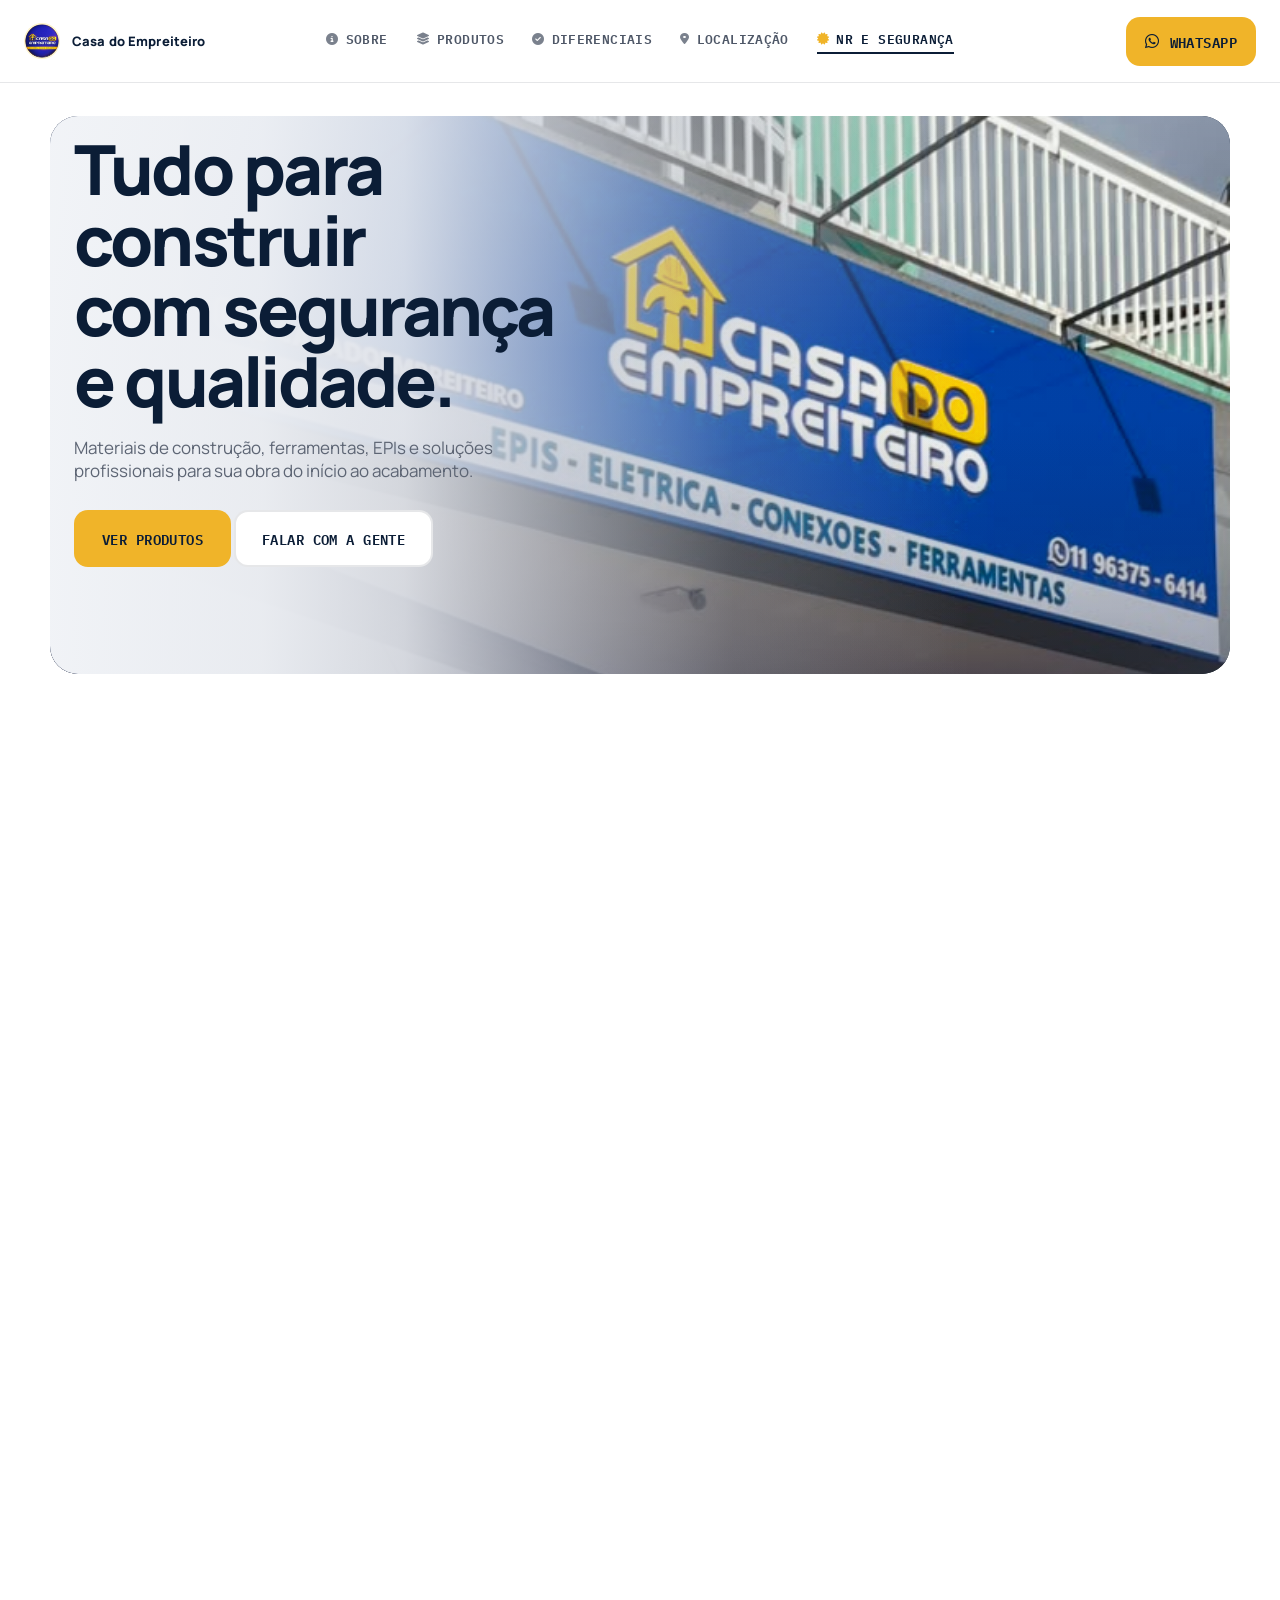
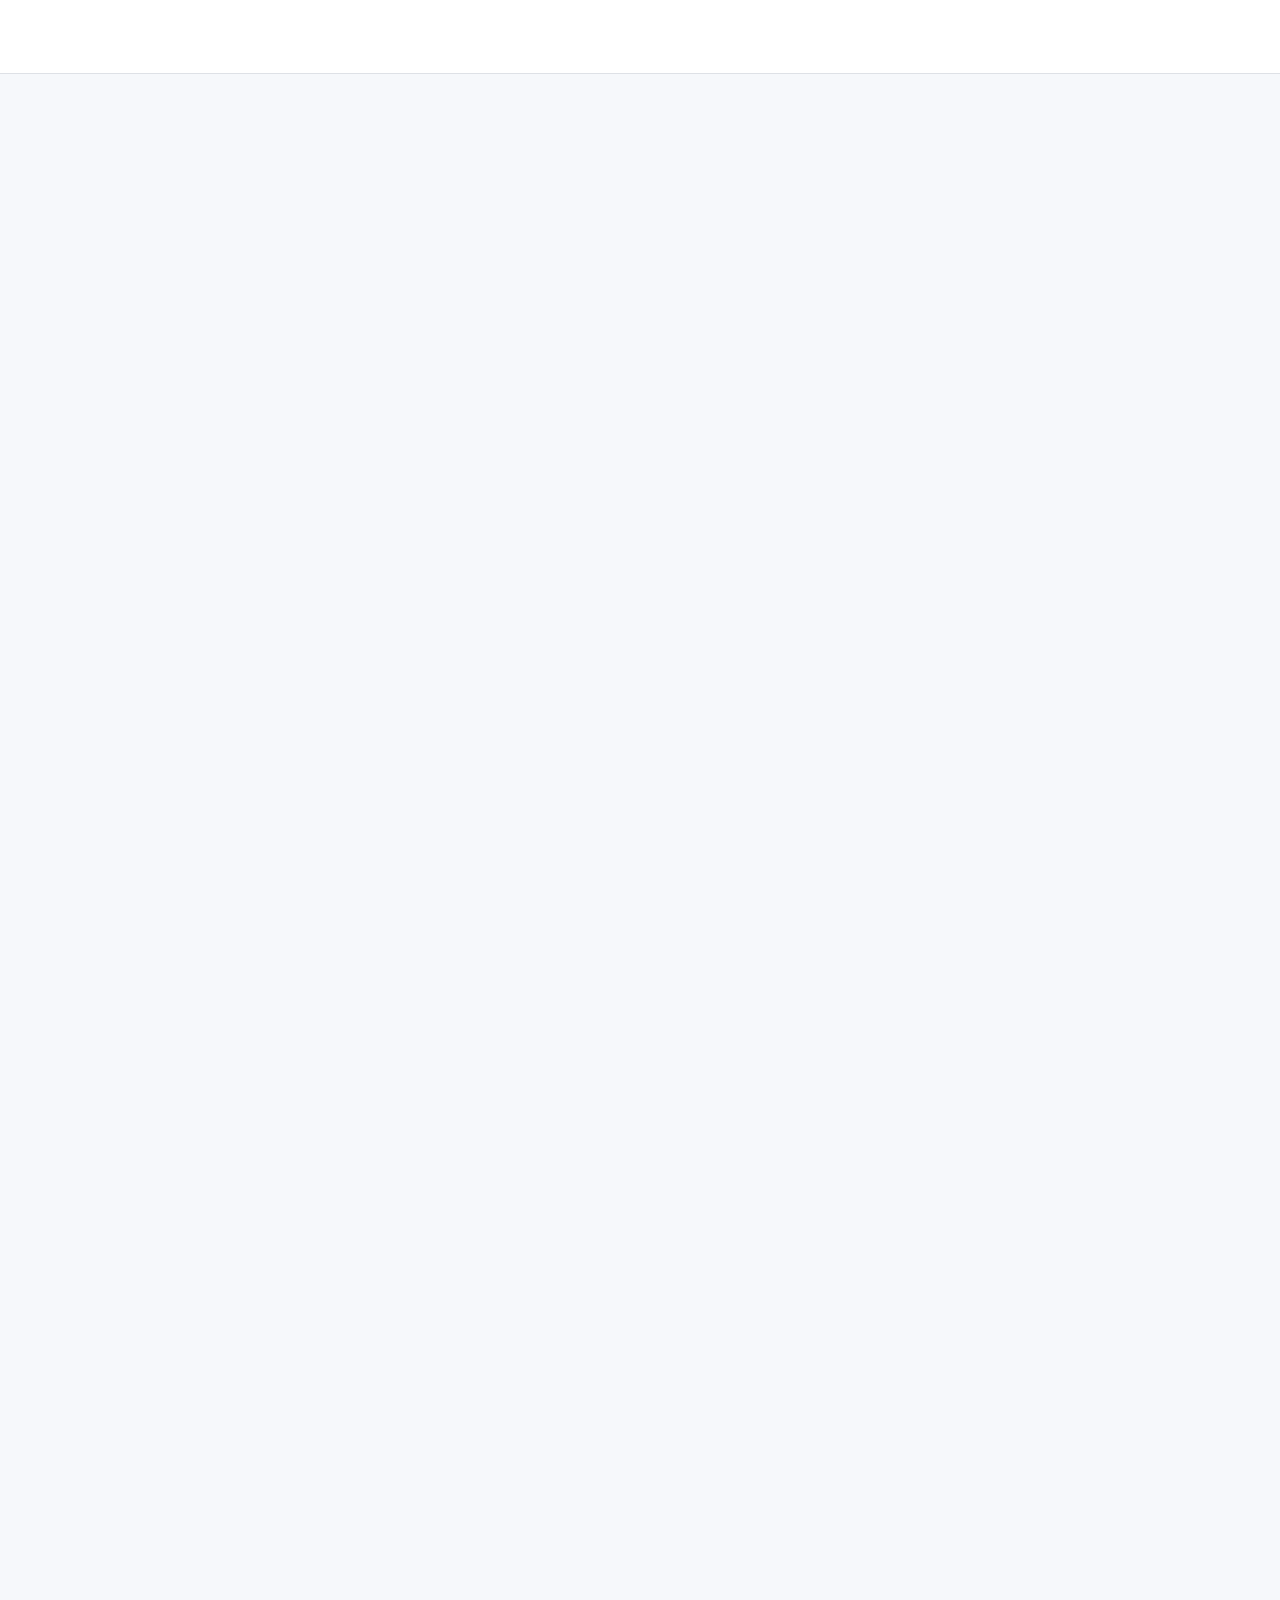
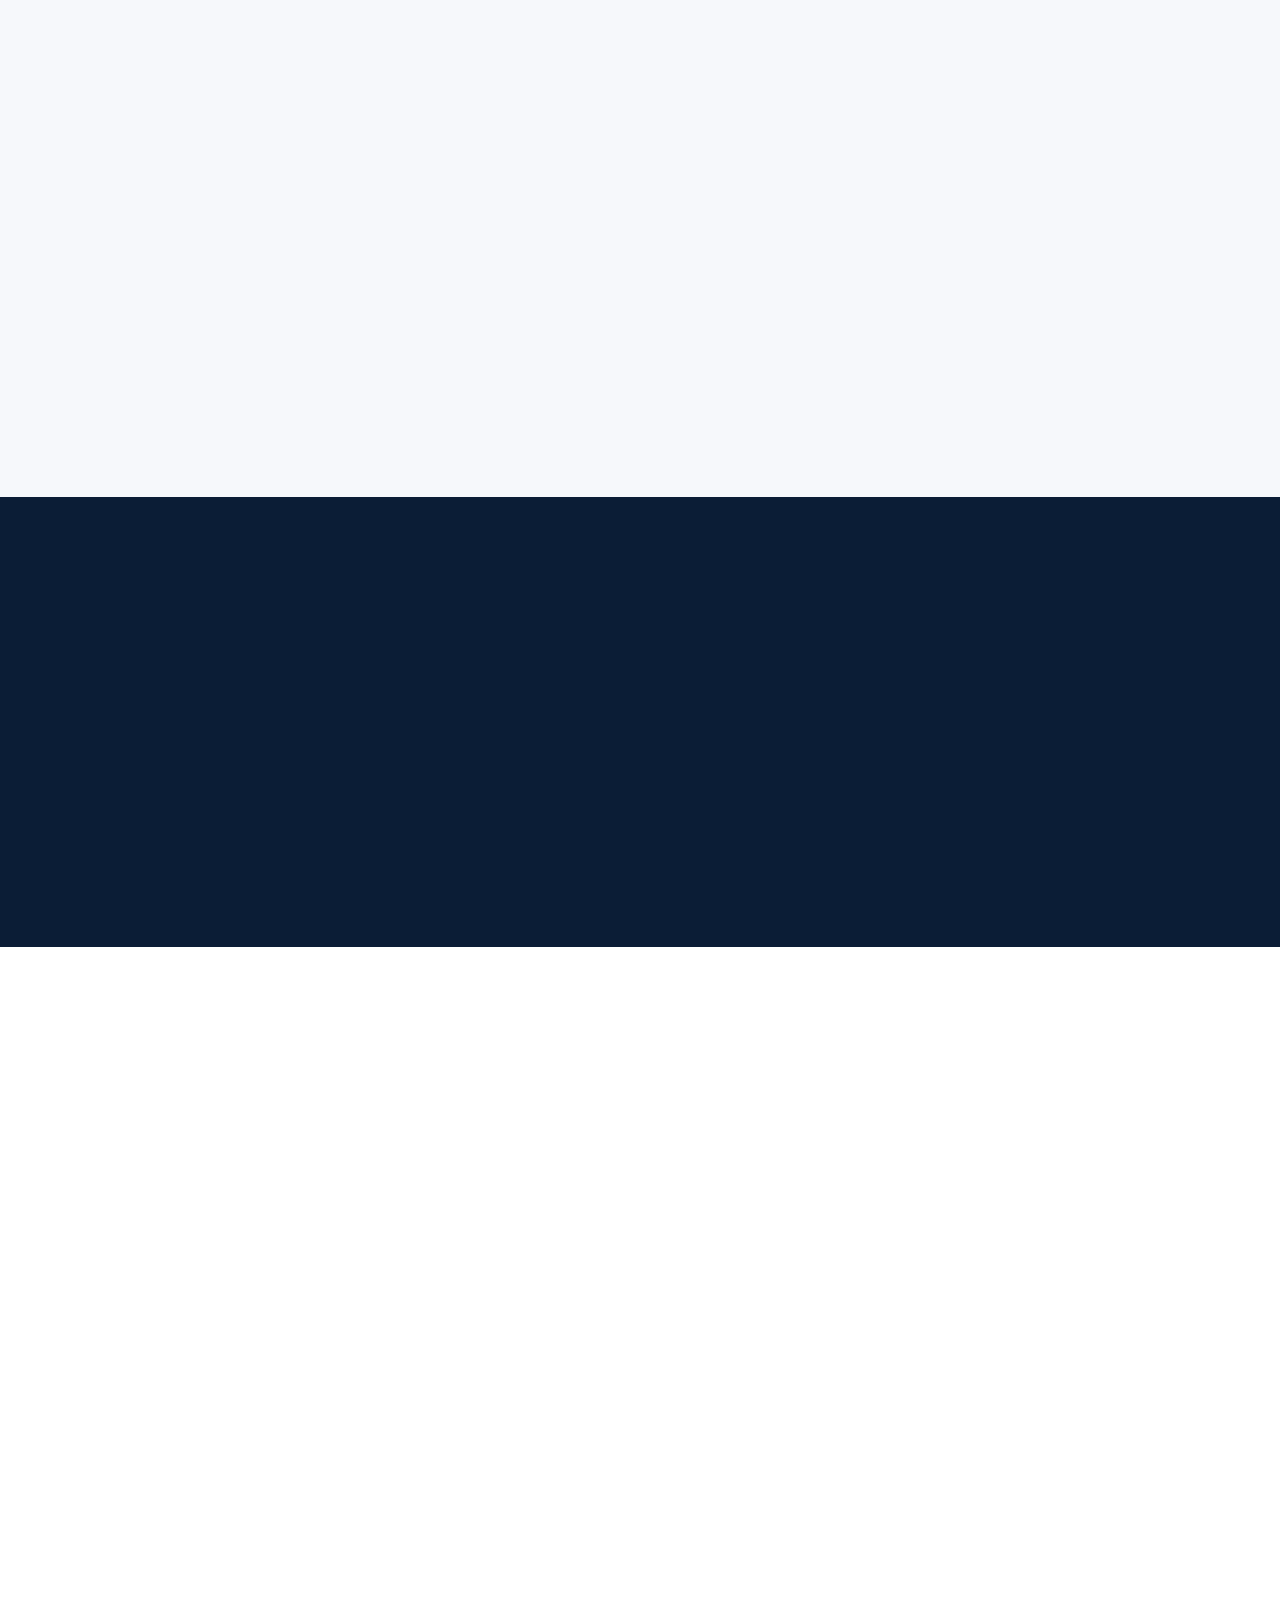
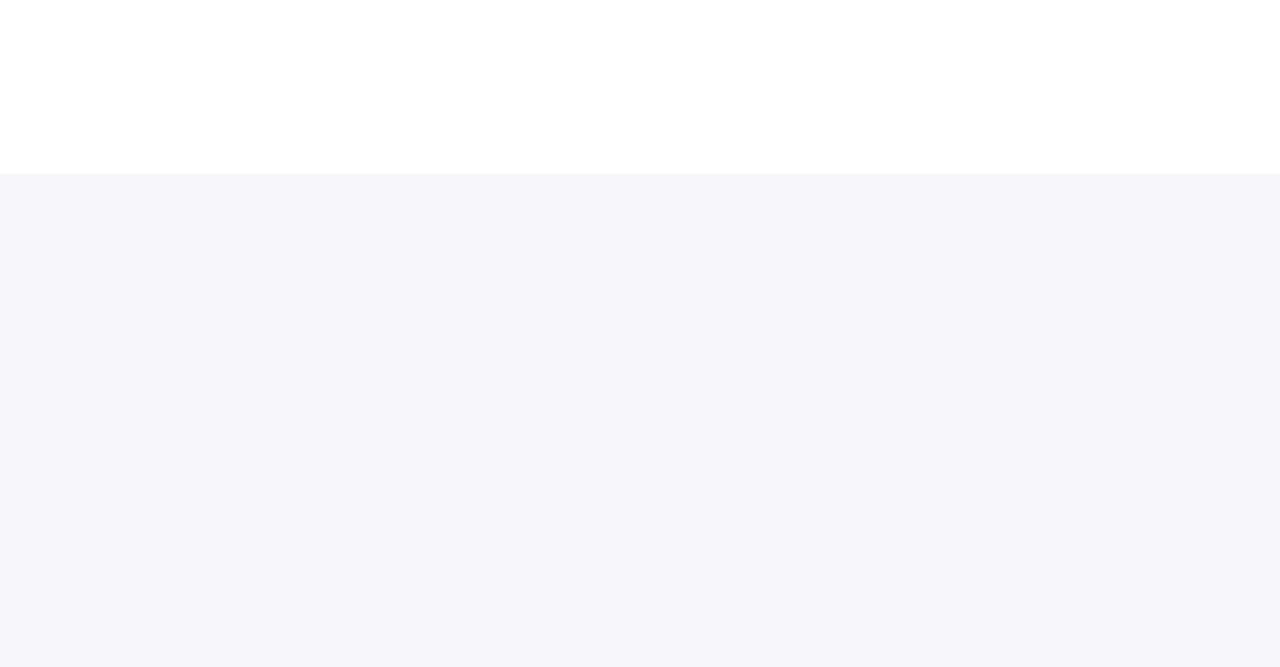
==== commit b3a8f8d7: "save mobile and products fixes" ====
--- a/index.html
+++ b/index.html
@@ -174,7 +174,7 @@
         <div class="diff-row">
           <i class="fa-solid fa-headset diff-icon icon-chip" aria-hidden="true"></i>
           <h3>Atendimento próximo</h3>
-          <p>Você fala com quem entende de obra, não com um script de vendas.</p>
+          <p>Você fala com quem entende de obra, com anos de experiência no mercado.</p>
         </div>
         <div class="diff-row">
           <i class="fa-solid fa-layer-group diff-icon icon-chip" aria-hidden="true"></i>
--- a/css/style.css
+++ b/css/style.css
@@ -2312,6 +2312,15 @@
   overflow-wrap:anywhere;
 }
 
+.seg-content h3.seg-title-tight{
+  font-size:14.5px !important;
+  line-height:1.05;
+  letter-spacing:-0.01em;
+  overflow-wrap:normal;
+  word-break:normal;
+  hyphens:auto;
+}
+
 .seg-content p{
   font-family:var(--body);
   font-size:13px;
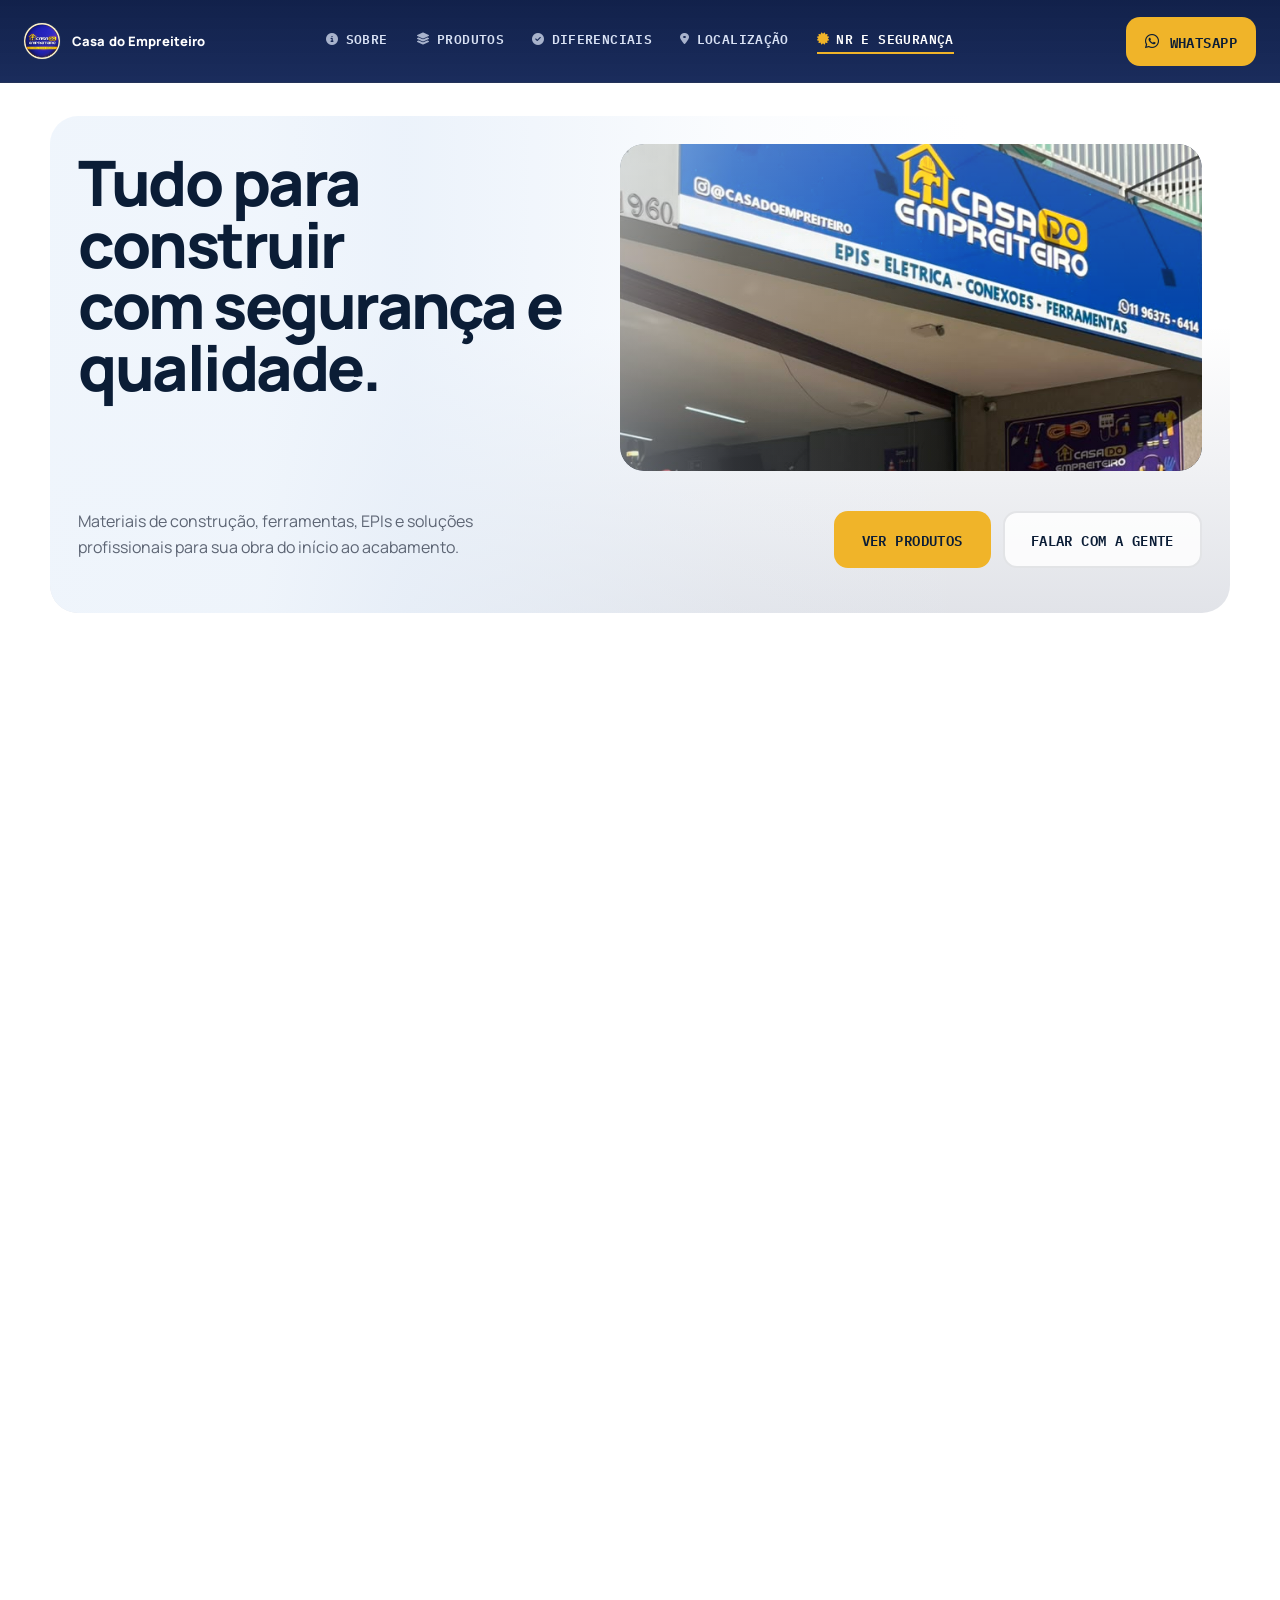
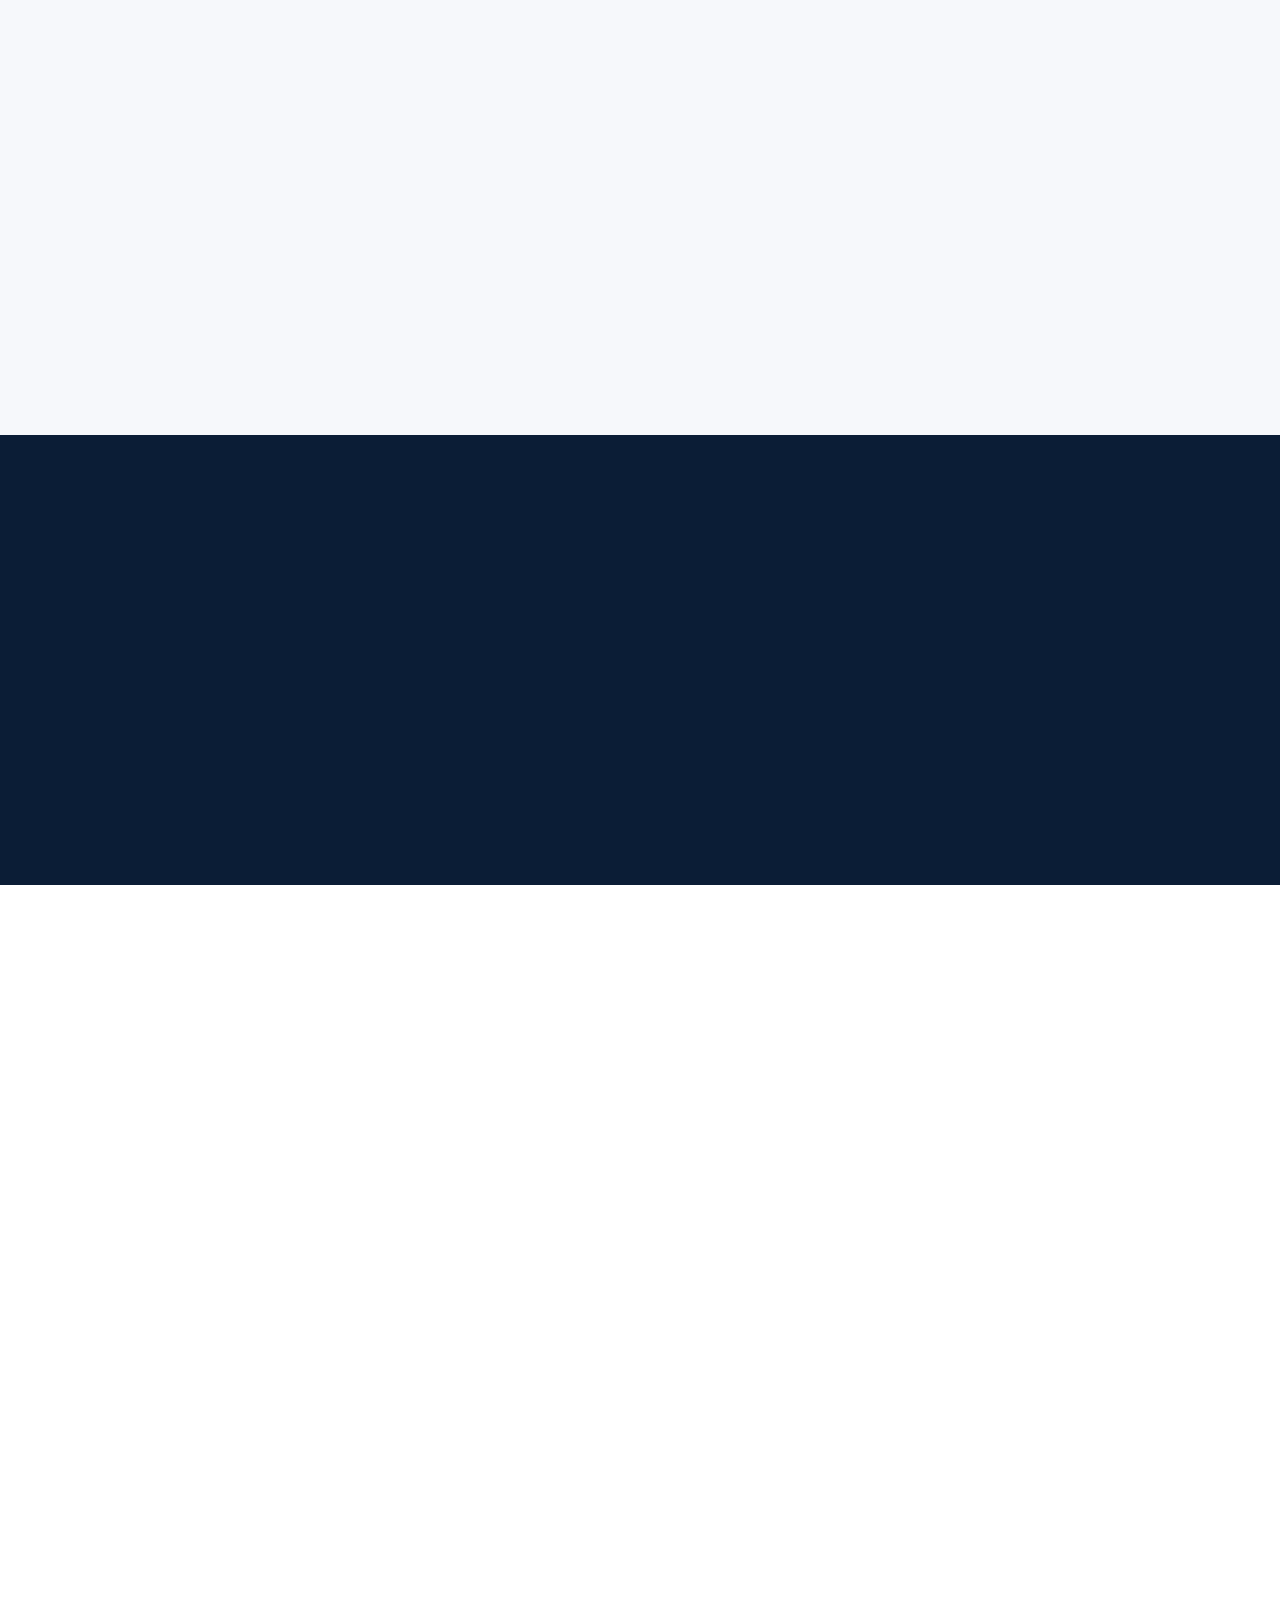
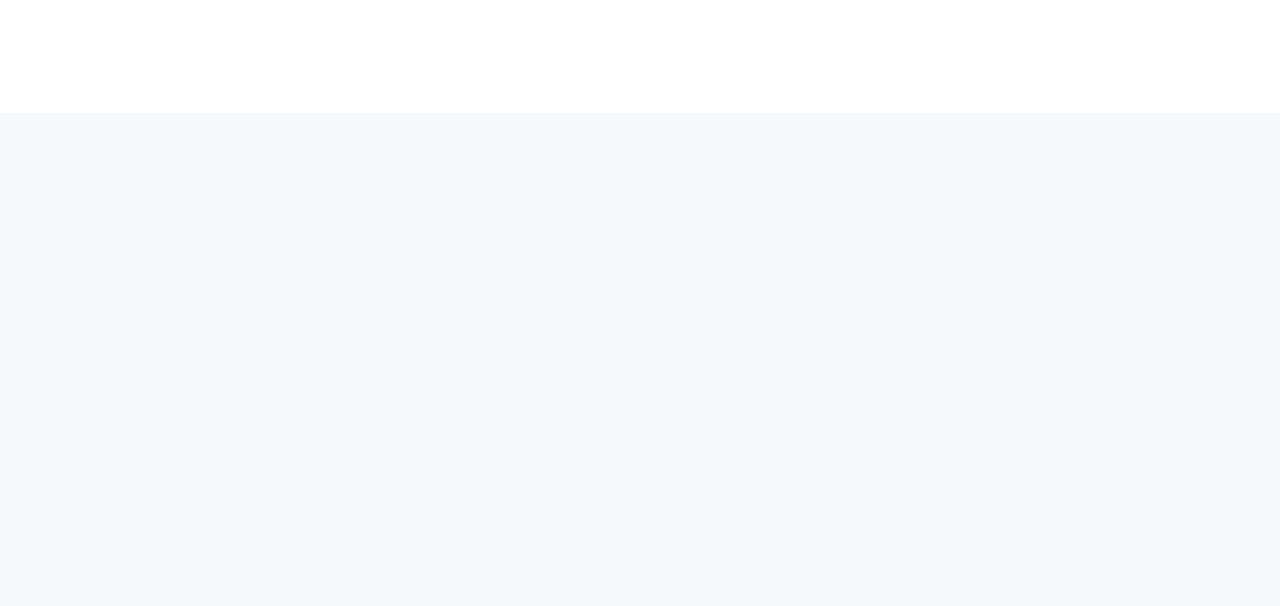
==== commit 0df9925e: "refine hero layout and copy" ====
--- a/index.html
+++ b/index.html
@@ -1,448 +1,515 @@
 <!DOCTYPE html>
 <html lang="pt-BR">
+
 <head>
-<meta charset="UTF-8">
-<meta name="viewport" content="width=device-width, initial-scale=1.0">
-<meta name="theme-color" content="#0A1A45">
-<meta name="color-scheme" content="light">
-<title>Casa do Empreiteiro — Tudo para sua obra, em Cotia-SP</title>
-<meta name="description" content="Casa do Empreiteiro: Loja de materiais de construção com atendimento especializado. EPIs, elétrica, ferramentas e muito mais. WhatsApp e loja física em Cotia-SP.">
-<meta property="og:title" content="Casa do Empreiteiro — Tudo para sua obra">
-<meta property="og:description" content="Materiais para construção com atendimento de quem entende de obra. Fale no WhatsApp ou visite a loja em Cotia-SP.">
-<meta property="og:type" content="website">
-<link rel="icon" href="assets/logo-ce.png">
-<link rel="preconnect" href="https://fonts.googleapis.com">
-<link rel="preconnect" href="https://fonts.gstatic.com" crossorigin>
-<link rel="stylesheet" href="https://cdnjs.cloudflare.com/ajax/libs/font-awesome/6.5.1/css/all.min.css">
-<link rel="stylesheet" href="css/style.css">
+  <meta charset="UTF-8">
+  <meta name="viewport" content="width=device-width, initial-scale=1.0">
+  <meta name="theme-color" content="#0A1A45">
+  <meta name="color-scheme" content="light">
+  <title>Casa do Empreiteiro — Tudo para sua obra, em Cotia-SP</title>
+  <meta name="description"
+    content="Casa do Empreiteiro: loja de materiais de construção com atendimento especializado. EPIs, elétrica, ferramentas e muito mais. WhatsApp e loja física em Cotia-SP.">
+  <meta property="og:title" content="Casa do Empreiteiro — Tudo para sua obra">
+  <meta property="og:description"
+    content="Materiais para construção com atendimento de quem entende de obra. Fale no WhatsApp ou visite a loja em Cotia-SP.">
+  <meta property="og:type" content="website">
+  <link rel="icon" href="assets/logo-ce.png">
+  <link rel="preconnect" href="https://fonts.googleapis.com">
+  <link rel="preconnect" href="https://fonts.gstatic.com" crossorigin>
+  <link rel="stylesheet" href="https://cdnjs.cloudflare.com/ajax/libs/font-awesome/6.5.1/css/all.min.css">
+  <link rel="stylesheet" href="css/style.css">
 </head>
+
 <body>
-<div class="page-loader" id="pageLoader" aria-hidden="true">
-  <div class="loader-mark">
-    <div class="loader-logo" aria-hidden="true">
-      <img src="assets/logo-ce.png" alt="" decoding="async">
-    </div>
-    <div class="loader-line"><span></span></div>
-    <p>Preparando sua obra</p>
-  </div>
-</div>
-
-
-<header class="header" id="header">
-  <div class="container nav">
-    <a href="#topo" class="brand">
-      <img class="brand-mark" src="assets/logo-ce.png" alt="Casa do Empreiteiro" decoding="async">
-      <span class="brand-text">Casa do Empreiteiro</span>
-    </a>
-    <nav class="main-nav" id="mainNav" aria-label="Navegação principal">
-      <a href="#a-casa" data-nav="a-casa"><i class="fa-solid fa-circle-info" aria-hidden="true"></i><span>Sobre</span></a>
-      <a href="#segmentos" data-nav="segmentos"><i class="fa-solid fa-layer-group" aria-hidden="true"></i><span>Produtos</span></a>
-      <a href="#diferenciais" data-nav="diferenciais"><i class="fa-solid fa-circle-check" aria-hidden="true"></i><span>Diferenciais</span></a>
-      <a href="#loja" data-nav="loja"><i class="fa-solid fa-location-dot" aria-hidden="true"></i><span>Localização</span></a>
-      <a href="#certificacao" data-nav="certificacao"><i class="fa-solid fa-certificate" aria-hidden="true"></i><span>NR e Segurança</span></a>
-    </nav>
-    <div class="nav-actions">
-      <a class="btn btn-yellow nav-cta" href="https://wa.me/5511963756414?text=Ol%C3%A1!%20Quero%20falar%20com%20a%20Casa%20do%20Empreiteiro." target="_blank" rel="noopener">
-        <i class="fa-brands fa-whatsapp" aria-hidden="true"></i><span>WhatsApp</span>
-      </a>
-      <button class="menu-toggle" id="menuToggle" aria-label="Abrir menu" aria-expanded="false" aria-controls="mainNav">
-        <span></span><span></span><span></span>
-      </button>
+  <div class="page-loader" id="pageLoader" aria-hidden="true">
+    <div class="loader-mark">
+      <div class="loader-logo" aria-hidden="true">
+        <img src="assets/logo-ce.png" alt="" decoding="async">
+      </div>
+      <div class="loader-line"><span></span></div>
+      <p>Preparando sua obra</p>
     </div>
   </div>
-</header>
-
-<main id="topo">
-
-  <!-- HERO -->
-  <section class="hero">
-    <div class="container hero-grid">
-      <div class="hero-copy">
-        <span class="eyebrow">Loja de materiais para construção</span>
-        <h1>Tudo para construir<br>com segurança e qualidade.</h1>
-        <p class="lead">Materiais de construção, ferramentas, EPIs e soluções profissionais para sua obra do início ao acabamento.</p>
-        <div class="hero-actions">
+
+
+  <header class="header" id="header">
+    <div class="container nav">
+      <a href="#topo" class="brand">
+        <img class="brand-mark" src="assets/logo-ce.png" alt="Casa do Empreiteiro" decoding="async">
+        <span class="brand-text">Casa do Empreiteiro</span>
+      </a>
+      <nav class="main-nav" id="mainNav" aria-label="Navegação principal">
+        <a href="#a-casa" data-nav="a-casa"><i class="fa-solid fa-circle-info"
+            aria-hidden="true"></i><span>Sobre</span></a>
+        <a href="#segmentos" data-nav="segmentos"><i class="fa-solid fa-layer-group"
+            aria-hidden="true"></i><span>Produtos</span></a>
+        <a href="#diferenciais" data-nav="diferenciais"><i class="fa-solid fa-circle-check"
+            aria-hidden="true"></i><span>Diferenciais</span></a>
+        <a href="#loja" data-nav="loja"><i class="fa-solid fa-location-dot"
+            aria-hidden="true"></i><span>Localização</span></a>
+        <a href="#certificacao" data-nav="certificacao"><i class="fa-solid fa-certificate"
+            aria-hidden="true"></i><span>NR e Segurança</span></a>
+      </nav>
+      <div class="nav-actions">
+        <a class="btn btn-yellow nav-cta"
+          href="https://wa.me/5511963756414?text=Ol%C3%A1!%20Quero%20falar%20com%20a%20Casa%20do%20Empreiteiro."
+          target="_blank" rel="noopener">
+          <i class="fa-brands fa-whatsapp" aria-hidden="true"></i><span>WhatsApp</span>
+        </a>
+        <button class="menu-toggle" id="menuToggle" aria-label="Abrir menu" aria-expanded="false"
+          aria-controls="mainNav">
+          <span></span><span></span><span></span>
+        </button>
+      </div>
+    </div>
+  </header>
+
+  <main id="topo">
+
+    <!-- HERO -->
+    <section class="hero">
+      <div class="container hero-grid">
+        <div class="hero-copy">
+          <span class="eyebrow">Loja de materiais para construção</span>
+          <h1>Tudo para construir<br>com segurança e qualidade.</h1>
+
+        </div>
+        <div class="hero-below">
+          <p class="lead">Materiais de construção, ferramentas, EPIs e soluções profissionais para sua obra do início ao
+          acabamento.</p>
+          <div class="hero-actions">
           <a class="btn btn-yellow" href="#segmentos">Ver produtos</a>
-          <a class="btn btn-outline" href="https://wa.me/5511963756414?text=Ol%C3%A1!%20Preciso%20de%20ajuda%20para%20encontrar%20um%20produto%20para%20minha%20obra." target="_blank" rel="noopener">Falar com a gente</a>
-        </div>
-      </div>
-
-      <div class="hero-visual">
-        <div class="hero-entry-card media-surface">
-          <div class="hero-entry-media">
-            <img src="assets/fotos-loja/fachada-loja-exterior.jpeg" alt="Entrada da Casa do Empreiteiro com fachada azul" decoding="async">
-            <span class="hero-entry-fade" aria-hidden="true"></span>
-            <span class="hero-entry-tag">Entrada da loja</span>
-          </div>
-          <div class="hero-entry-copy">
-            <strong>Fachada azul, entrada aberta e loja pronta para receber sua obra.</strong>
-            <p>Atendimento direto, setores organizados e tudo o que a sua obra precisa em um só lugar.</p>
-          </div>
-        </div>
-      </div>
-    </div>
-
-    <div class="ticker-wrap" aria-hidden="true">
-      <div class="ticker" id="ticker"></div>
-    </div>
-  </section>
-
-  <!-- SOBRE -->
-  <section class="about" id="a-casa">
-    <div class="container">
-      <div class="section-head">
-        <div>
-          <h2>Mais que uma loja. Um parceiro de obra.</h2>
-        </div>
-        <p>Quem constrói não tem tempo de procurar em três lugares diferentes. A Casa do Empreiteiro existe pra resolver isso num só lugar.</p>
-      </div>
-
-      <div class="about-grid">
-        <div class="about-visual">
-          <div class="store-gallery">
-            <div class="store-gallery-head">
-              <span class="store-gallery-kicker">A loja</span>
-              <strong>Entrada, circulação interna e setores principais.</strong>
-            </div>
-            <div class="store-gallery-grid" id="storeGalleryGrid" aria-label="Fotos selecionadas da loja"></div>
-          </div>
-        </div>
-        <div class="about-copy">
-          <div class="about-brand">
-            <img src="assets/logo-ce.png" alt="Logo Casa do Empreiteiro" decoding="async">
-            <div>
-              <strong>Casa do Empreiteiro</strong>
-              <span>Loja física em Cotia-SP, com atendimento de quem entende de obra.</span>
-            </div>
-          </div>
-          <p>A Casa do Empreiteiro nasceu para atender quem está na obra todos os dias — pedreiro, eletricista, pintor, encanador — e também quem está reformando ou cuidando da manutenção de casa.</p>
-          <p>Em vez de virar mais uma loja genérica de "material de construção", organizamos todas suas necessidades de obra em um só lugar, para você não perder tempo procurando: da sinalização de canteiro à conexão hidráulica, do uniforme ao impermeabilizante.</p>
-          <p>E o atendimento continua sendo feito por gente que entende de obra — por isso o WhatsApp da loja é o canal mais rápido pra tirar dúvida antes mesmo de sair de casa.</p>
-
-          <div class="about-facts">
-            <div>
-              <strong>Atendimento direto</strong>
-              <span>Fala com quem resolve, sem robô de menu.</span>
-            </div>
-            <div>
-              <strong>Loja física</strong>
-              <span>Pode ver, pegar na mão e levar na hora.</span>
-            </div>
-            <div>
-              <strong>Estoque completo</strong>
-              <span>EPIs, elétrica, ferramentas e mais — tudo em um lugar.</span>
-            </div>
-            <div>
-              <strong>Consulta prévia</strong>
-              <span>Confirma se tem o produto antes de vir até a loja.</span>
-            </div>
-          </div>
-        </div>
-      </div>
-    </div>
-  </section>
-
-  <!-- PRODUTOS -->
-  <section class="categories" id="segmentos">
-    <div class="container">
-      <div class="section-head">
-        <div>
-          <h2>Produtos e Categorias</h2>
-        </div>
-        <p>De EPI a impermeabilizante. Se não encontrar o que procura, fale com a gente no WhatsApp.</p>
-      </div>
-
-      <div class="cat-grid is-loading" id="segGrid" aria-busy="true"></div>
-
-      <div class="cat-note">
-        <p>Não achou? Mande uma mensagem pelo WhatsApp e a equipe te ajuda a encontrar o produto certo.</p>
-      </div>
-    </div>
-  </section>
-
-  <!-- DIFERENCIAIS -->
-  <section class="diff" id="diferenciais">
-    <div class="container">
-      <div class="section-head">
-        <div>
-          <h2>O que muda na prática</h2>
-        </div>
-        <p>Sem promessa vazia — o que você realmente ganha comprando aqui.</p>
-      </div>
-
-      <div class="diff-list">
-        <div class="diff-row">
-          <i class="fa-solid fa-headset diff-icon icon-chip" aria-hidden="true"></i>
-          <h3>Atendimento próximo</h3>
-          <p>Você fala com quem entende de obra, com anos de experiência no mercado.</p>
-        </div>
-        <div class="diff-row">
-          <i class="fa-solid fa-layer-group diff-icon icon-chip" aria-hidden="true"></i>
-          <h3>Variedade real</h3>
-          <p>Sortimento organizado — de EPI a conexão hidráulica — sem precisar rodar três lojas.</p>
-        </div>
-        <div class="diff-row">
-          <i class="fa-solid fa-phone-volume diff-icon icon-chip" aria-hidden="true"></i>
-          <h3>Consulta antes de sair de casa</h3>
-          <p>Manda mensagem no WhatsApp e confirma se o produto está disponível antes de vir.</p>
-        </div>
-        <div class="diff-row">
-          <i class="fa-solid fa-shop diff-icon icon-chip" aria-hidden="true"></i>
-          <h3>Loja física em Cotia</h3>
-          <p>Pode ver o produto de perto, tirar dúvida na hora e levar no mesmo dia.</p>
-        </div>
-        <div class="diff-row">
-          <i class="fa-solid fa-helmet-safety diff-icon icon-chip" aria-hidden="true"></i>
-          <h3>Foco em quem trabalha na obra</h3>
-          <p>Sortimento pensado para o dia a dia de quem constrói, reforma e presta serviço.</p>
-        </div>
-      </div>
-    </div>
-  </section>
-
-  <!-- WHATSAPP CTA (antes de localização) -->
-  <section class="wa-cta">
-    <div class="hazard"></div>
-    <div class="container wa-inner">
-      <span class="eyebrow">Fala com a gente agora</span>
-      <h2>Precisa de alguma coisa pra sua obra?</h2>
-      <p>Manda uma mensagem pro WhatsApp da Casa do Empreiteiro. A equipe confirma se tem em estoque e já te orienta sobre o produto certo.</p>
-      <a class="btn btn-yellow" href="https://wa.me/5511963756414?text=Ol%C3%A1!%20Preciso%20de%20alguma%20coisa%20para%20minha%20obra." target="_blank" rel="noopener">
-        <svg viewBox="0 0 24 24" fill="currentColor"><path d="M12.04 2C6.58 2 2.13 6.45 2.13 11.91c0 1.75.46 3.39 1.26 4.81L2 22l5.42-1.42a9.86 9.86 0 0 0 4.62 1.17h.01c5.46 0 9.9-4.45 9.9-9.91 0-2.64-1.03-5.13-2.9-7C17.18 3.03 14.68 2 12.04 2m0 1.67c2.2 0 4.26.86 5.82 2.42a8.18 8.18 0 0 1 2.41 5.82c0 4.54-3.7 8.24-8.24 8.24a8.2 8.2 0 0 1-4.19-1.15l-.3-.18-3.12.82.83-3.04-.2-.31a8.18 8.18 0 0 1-1.26-4.38c0-4.55 3.7-8.24 8.25-8.24m-4.6 4.73c-.16 0-.43.06-.65.31s-.86.84-.86 2.04.88 2.37 1 2.53c.13.17 1.7 2.6 4.13 3.63.58.25 1.02.4 1.38.51.58.19 1.1.16 1.52.1.46-.07 1.42-.58 1.62-1.14.2-.56.2-1.04.14-1.14-.06-.1-.23-.16-.48-.29-.25-.13-1.42-.7-1.64-.78-.22-.08-.38-.13-.55.13-.16.25-.63.78-.77.94-.14.16-.28.18-.53.06-.25-.13-1.06-.39-2.02-1.25-.75-.66-1.25-1.48-1.4-1.73-.14-.25-.02-.38.11-.51.11-.11.25-.29.37-.43.12-.14.16-.25.24-.41.08-.17.04-.31-.02-.44-.06-.13-.55-1.35-.77-1.84-.2-.48-.4-.42-.55-.42Z"/></svg>
-        Falar com a Casa do Empreiteiro
-      </a>
-    </div>
-    <div class="hazard"></div>
-  </section>
-
-  <!-- LOCALIZAÇÃO -->
-  <section class="location" id="loja">
-    <div class="container loc-grid">
-      <div class="loc-copy">
-        <h2>Quando precisar, a loja está em Cotia.</h2>
-        <p class="lead">Prefere ver o produto de perto? A loja é aberta pro empreiteiro, pro pintor, pro morador reformando a casa — todo mundo que está com a mão na obra.</p>
-
-        <div class="loc-facts">
+          <a class="btn btn-outline"
+            href="https://wa.me/5511963756414?text=Ol%C3%A1!%20Preciso%20de%20ajuda%20para%20encontrar%20um%20produto%20para%20minha%20obra."
+            target="_blank" rel="noopener">Falar com a gente</a>
+        </div>
+        </div>
+
+        <div class="hero-visual">
+          <div class="hero-entry-card media-surface">
+            <div class="hero-entry-media">
+              <img src="assets/fotos-loja/fachada-loja-exterior.jpeg"
+                alt="Entrada da Casa do Empreiteiro com fachada azul" decoding="async">
+              <span class="hero-entry-tag">Entrada da loja</span>
+            </div>
+            <div class="hero-entry-copy">
+              <strong>Fachada azul, entrada aberta e loja pronta para receber sua obra.</strong>
+              <p>Atendimento direto, setores organizados e tudo o que a sua obra precisa em um só lugar.</p>
+            </div>
+          </div>
+        </div>
+      </div>
+
+      <div class="ticker-wrap" aria-hidden="true">
+        <div class="ticker" id="ticker"></div>
+      </div>
+    </section>
+
+    <!-- SOBRE -->
+    <section class="about" id="a-casa">
+      <div class="container">
+        <div class="section-head">
           <div>
-            <i class="fa-solid fa-location-dot"></i>
-            <div><strong>Endereço</strong><span>Estrada da Roselândia, 1962 — Cotia, SP</span></div>
-          </div>
+            <h2>Mais que uma loja. Um parceiro de obra.</h2>
+          </div>
+          <p>Quem constrói não tem tempo de procurar em três lugares diferentes. A Casa do Empreiteiro existe pra
+            resolver isso num só lugar.</p>
+        </div>
+
+        <div class="about-grid">
+          <div class="about-visual">
+            <div class="store-gallery">
+              <div class="store-gallery-head">
+                <span class="store-gallery-kicker">A loja</span>
+                <strong>Entrada, circulação interna e setores principais.</strong>
+              </div>
+              <div class="store-gallery-grid" id="storeGalleryGrid" aria-label="Fotos selecionadas da loja"></div>
+            </div>
+          </div>
+          <div class="about-copy">
+            <div class="about-brand">
+              <img src="assets/logo-ce.png" alt="Logo Casa do Empreiteiro" decoding="async">
+              <div>
+                <strong>Casa do Empreiteiro</strong>
+                <span>Loja física em Cotia-SP, com atendimento de quem entende de obra.</span>
+              </div>
+            </div>
+            <p>A Casa do Empreiteiro nasceu para atender quem está na obra todos os dias — pedreiro, eletricista,
+              pintor, encanador — e também quem está reformando ou cuidando da manutenção de casa.</p>
+            <p>Em vez de virar mais uma loja genérica de "material de construção", organizamos todas suas necessidades
+              de obra em um só lugar, para você não perder tempo procurando: da sinalização de canteiro à conexão
+              hidráulica, do uniforme ao impermeabilizante.</p>
+            <p>E o atendimento continua sendo feito por gente que entende de obra — por isso o WhatsApp da loja é o
+              canal mais rápido pra tirar dúvida antes mesmo de sair de casa.</p>
+
+            <div class="about-facts">
+              <div>
+                <strong>Atendimento direto</strong>
+                <span>Fala com quem resolve, sem robô de menu.</span>
+              </div>
+              <div>
+                <strong>Loja física</strong>
+                <span>Pode ver, pegar na mão e levar na hora.</span>
+              </div>
+              <div>
+                <strong>Estoque completo</strong>
+                <span>EPIs, elétrica, ferramentas e mais — tudo em um lugar.</span>
+              </div>
+              <div>
+                <strong>Consulta prévia</strong>
+                <span>Confirma se tem o produto antes de vir até a loja.</span>
+              </div>
+            </div>
+          </div>
+        </div>
+      </div>
+    </section>
+
+    <!-- PRODUTOS -->
+    <section class="categories" id="segmentos">
+      <div class="container">
+        <div class="section-head">
           <div>
-            <i class="fa-solid fa-clock"></i>
-            <div><strong>Horário</strong><span>Seg-Sex: 8h às 18h<br>Sáb: 8h às 13h<br>Dom/Feriados: Fechado</span></div>
-          </div>
+            <h2>Produtos e Categorias</h2>
+          </div>
+          <p>De EPI a impermeabilizante. Se não encontrar o que procura, fale com a gente no WhatsApp.</p>
+        </div>
+
+        <div class="cat-grid is-loading" id="segGrid" aria-busy="true"></div>
+
+        <div class="cat-note">
+          <p>Não achou? Mande uma mensagem pelo WhatsApp e a equipe te ajuda a encontrar o produto certo.</p>
+        </div>
+      </div>
+    </section>
+
+    <!-- DIFERENCIAIS -->
+    <section class="diff" id="diferenciais">
+      <div class="container">
+        <div class="section-head">
           <div>
-            <i class="fa-solid fa-phone"></i>
-            <div><strong>WhatsApp</strong><span>(11) 96375-6414</span></div>
-          </div>
+            <h2>O que muda na prática</h2>
+          </div>
+          <p>Sem promessa vazia — o que você realmente ganha comprando aqui.</p>
+        </div>
+
+        <div class="diff-list">
+          <div class="diff-row">
+            <i class="fa-solid fa-headset diff-icon icon-chip" aria-hidden="true"></i>
+            <h3>Atendimento próximo</h3>
+            <p>Você fala com quem entende de obra, com anos de experiência no mercado.</p>
+          </div>
+          <div class="diff-row">
+            <i class="fa-solid fa-layer-group diff-icon icon-chip" aria-hidden="true"></i>
+            <h3>Variedade real</h3>
+            <p>Sortimento organizado — de EPI a conexão hidráulica — sem precisar rodar três lojas.</p>
+          </div>
+          <div class="diff-row">
+            <i class="fa-solid fa-phone-volume diff-icon icon-chip" aria-hidden="true"></i>
+            <h3>Consulta antes de sair de casa</h3>
+            <p>Manda mensagem no WhatsApp e confirma se o produto está disponível antes de vir.</p>
+          </div>
+          <div class="diff-row">
+            <i class="fa-solid fa-shop diff-icon icon-chip" aria-hidden="true"></i>
+            <h3>Loja física em Cotia</h3>
+            <p>Pode ver o produto de perto, tirar dúvida na hora e levar no mesmo dia.</p>
+          </div>
+          <div class="diff-row">
+            <i class="fa-solid fa-helmet-safety diff-icon icon-chip" aria-hidden="true"></i>
+            <h3>Foco em quem trabalha na obra</h3>
+            <p>Sortimento pensado para o dia a dia de quem constrói, reforma e presta serviço.</p>
+          </div>
+        </div>
+      </div>
+    </section>
+
+    <!-- WHATSAPP CTA (antes de localização) -->
+    <section class="wa-cta">
+      <div class="hazard"></div>
+      <div class="container wa-inner">
+        <span class="eyebrow">Fala com a gente agora</span>
+        <h2>Precisa de alguma coisa pra sua obra?</h2>
+        <p>Manda uma mensagem pro WhatsApp da Casa do Empreiteiro. A equipe confirma se tem em estoque e já te orienta
+          sobre o produto certo.</p>
+        <a class="btn btn-yellow"
+          href="https://wa.me/5511963756414?text=Ol%C3%A1!%20Preciso%20de%20alguma%20coisa%20para%20minha%20obra."
+          target="_blank" rel="noopener">
+          <svg viewBox="0 0 24 24" fill="currentColor">
+            <path
+              d="M12.04 2C6.58 2 2.13 6.45 2.13 11.91c0 1.75.46 3.39 1.26 4.81L2 22l5.42-1.42a9.86 9.86 0 0 0 4.62 1.17h.01c5.46 0 9.9-4.45 9.9-9.91 0-2.64-1.03-5.13-2.9-7C17.18 3.03 14.68 2 12.04 2m0 1.67c2.2 0 4.26.86 5.82 2.42a8.18 8.18 0 0 1 2.41 5.82c0 4.54-3.7 8.24-8.24 8.24a8.2 8.2 0 0 1-4.19-1.15l-.3-.18-3.12.82.83-3.04-.2-.31a8.18 8.18 0 0 1-1.26-4.38c0-4.55 3.7-8.24 8.25-8.24m-4.6 4.73c-.16 0-.43.06-.65.31s-.86.84-.86 2.04.88 2.37 1 2.53c.13.17 1.7 2.6 4.13 3.63.58.25 1.02.4 1.38.51.58.19 1.1.16 1.52.1.46-.07 1.42-.58 1.62-1.14.2-.56.2-1.04.14-1.14-.06-.1-.23-.16-.48-.29-.25-.13-1.42-.7-1.64-.78-.22-.08-.38-.13-.55.13-.16.25-.63.78-.77.94-.14.16-.28.18-.53.06-.25-.13-1.06-.39-2.02-1.25-.75-.66-1.25-1.48-1.4-1.73-.14-.25-.02-.38.11-.51.11-.11.25-.29.37-.43.12-.14.16-.25.24-.41.08-.17.04-.31-.02-.44-.06-.13-.55-1.35-.77-1.84-.2-.48-.4-.42-.55-.42Z" />
+          </svg>
+          Falar com a Casa do Empreiteiro
+        </a>
+      </div>
+      <div class="hazard"></div>
+    </section>
+
+    <!-- LOCALIZAÇÃO -->
+    <section class="location" id="loja">
+      <div class="container loc-grid">
+        <div class="loc-copy">
+          <h2>Quando precisar, a loja está em Cotia.</h2>
+          <p class="lead">Prefere ver o produto de perto? A loja é aberta pro empreiteiro, pro pintor, pro morador
+            reformando a casa — todo mundo que está com a mão na obra.</p>
+
+          <div class="loc-facts">
+            <div>
+              <i class="fa-solid fa-location-dot"></i>
+              <div><strong>Endereço</strong><span>Estrada da Roselândia, 1962 — Cotia, SP</span></div>
+            </div>
+            <div>
+              <i class="fa-solid fa-clock"></i>
+              <div><strong>Horário</strong><span>Seg-Sex: 8h às 18h<br>Sáb: 8h às 13h<br>Dom/Feriados: Fechado</span>
+              </div>
+            </div>
+            <div>
+              <i class="fa-solid fa-phone"></i>
+              <div><strong>WhatsApp</strong><span>(11) 96375-6414</span></div>
+            </div>
+            <div>
+              <i class="fa-brands fa-instagram"></i>
+              <div><strong>Instagram</strong><a href="https://instagram.com/casadoempreiteiro" target="_blank"
+                  rel="noopener">@casadoempreiteiro</a></div>
+            </div>
+          </div>
+
+          <div class="loc-actions">
+            <a class="btn btn-outline on-light" style="border-color:var(--blue-deep); color:var(--blue-deep);"
+              href="https://www.google.com/maps/search/?api=1&query=Estrada+da+Rosel%C3%A2ndia+1962+Cotia+SP"
+              target="_blank" rel="noopener">Como chegar</a>
+            <a class="btn btn-yellow" href="https://wa.me/5511963756414" target="_blank" rel="noopener">Falar no
+              WhatsApp</a>
+            <a class="btn btn-outline on-light" style="border-color:var(--blue-deep); color:var(--blue-deep);"
+              href="https://instagram.com/casadoempreiteiro" target="_blank" rel="noopener">Ver Instagram</a>
+          </div>
+        </div>
+
+        <div class="ficha map-frame media-surface">
+          <span class="ficha-corner c-tl"></span>
+          <span class="ficha-corner c-br"></span>
+          <span class="ficha-tag">Localização</span>
+          <iframe title="Mapa Casa do Empreiteiro" loading="lazy"
+            src="https://www.google.com/maps?q=Estrada+da+Rosel%C3%A2ndia,+1962,+Cotia,+SP&output=embed"></iframe>
+        </div>
+      </div>
+    </section>
+
+    <!-- FAQ -->
+    <section class="faq">
+      <div class="container">
+        <div class="section-head">
           <div>
-            <i class="fa-brands fa-instagram"></i>
-            <div><strong>Instagram</strong><a href="https://instagram.com/casadoempreiteiro" target="_blank" rel="noopener">@casadoempreiteiro</a></div>
-          </div>
-        </div>
-
-        <div class="loc-actions">
-          <a class="btn btn-outline on-light" style="border-color:var(--blue-deep); color:var(--blue-deep);" href="https://www.google.com/maps/search/?api=1&query=Estrada+da+Rosel%C3%A2ndia+1962+Cotia+SP" target="_blank" rel="noopener">Como chegar</a>
-          <a class="btn btn-yellow" href="https://wa.me/5511963756414" target="_blank" rel="noopener">Falar no WhatsApp</a>
-          <a class="btn btn-outline on-light" style="border-color:var(--blue-deep); color:var(--blue-deep);" href="https://instagram.com/casadoempreiteiro" target="_blank" rel="noopener">Ver Instagram</a>
-        </div>
-      </div>
-
-      <div class="ficha map-frame media-surface">
-        <span class="ficha-corner c-tl"></span>
-        <span class="ficha-corner c-br"></span>
-        <span class="ficha-tag">Localização</span>
-        <iframe title="Mapa Casa do Empreiteiro" loading="lazy" src="https://www.google.com/maps?q=Estrada+da+Rosel%C3%A2ndia,+1962,+Cotia,+SP&output=embed"></iframe>
-      </div>
-    </div>
-  </section>
-
-  <!-- FAQ -->
-  <section class="faq">
-    <div class="container">
-      <div class="section-head">
-        <div>
-          <h2>Perguntas frequentes</h2>
-        </div>
-      </div>
-
-      <div class="faq-list" id="faqList">
-        <div class="faq-item open">
-          <button class="faq-q"><span>A Casa do Empreiteiro atende pelo WhatsApp?</span><span class="plus">+</span></button>
-          <div class="faq-a"><p>Sim. É o canal mais rápido pra falar com a equipe, tirar dúvida sobre produto e confirmar estoque antes de vir até a loja.</p></div>
-        </div>
-        <div class="faq-item">
-          <button class="faq-q"><span>Posso consultar produto antes de ir à loja?</span><span class="plus">+</span></button>
-          <div class="faq-a"><p>Sim. Manda mensagem pelo WhatsApp com o que você precisa e a equipe confirma disponibilidade.</p></div>
-        </div>
-        <div class="faq-item">
-          <button class="faq-q"><span>A loja atende profissionais da construção?</span><span class="plus">+</span></button>
-          <div class="faq-a"><p>Sim — empreiteiros, pedreiros, eletricistas, pintores e também quem está reformando ou fazendo manutenção em casa.</p></div>
-        </div>
-        <div class="faq-item">
-          <button class="faq-q"><span>Onde fica a loja?</span><span class="plus">+</span></button>
-          <div class="faq-a"><p>Estrada da Roselândia, 1962, Cotia-SP. Toque em "Como chegar" acima para abrir o trajeto no mapa.</p></div>
-        </div>
-      </div>
-    </div>
-  </section>
-
-  <!-- CERTIFICAÇÃO NR -->
-  <section class="nr-section" id="certificacao">
-    <div class="container">
-      <div class="section-head">
-        <div>
-          <h2>NR e segurança do trabalho</h2>
-        </div>
-        <p>NR são as Normas Regulamentadoras que orientam a segurança e a saúde no trabalho. Aqui a gente cuida da parte técnica, dos treinamentos e da documentação que sua empresa precisa.</p>
-      </div>
-
-      <div class="nr-intro">
-        <div class="nr-intro-top">
+            <h2>Perguntas frequentes</h2>
+          </div>
+        </div>
+
+        <div class="faq-list" id="faqList">
+          <div class="faq-item open">
+            <button class="faq-q"><span>A Casa do Empreiteiro atende pelo WhatsApp?</span><span
+                class="plus">+</span></button>
+            <div class="faq-a">
+              <p>Sim. É o canal mais rápido pra falar com a equipe, tirar dúvida sobre produto e confirmar estoque antes
+                de vir até a loja.</p>
+            </div>
+          </div>
+          <div class="faq-item">
+            <button class="faq-q"><span>Posso consultar produto antes de ir à loja?</span><span
+                class="plus">+</span></button>
+            <div class="faq-a">
+              <p>Sim. Manda mensagem pelo WhatsApp com o que você precisa e a equipe confirma disponibilidade.</p>
+            </div>
+          </div>
+          <div class="faq-item">
+            <button class="faq-q"><span>A loja atende profissionais da construção?</span><span
+                class="plus">+</span></button>
+            <div class="faq-a">
+              <p>Sim — empreiteiros, pedreiros, eletricistas, pintores e também quem está reformando ou fazendo
+                manutenção em casa.</p>
+            </div>
+          </div>
+          <div class="faq-item">
+            <button class="faq-q"><span>Onde fica a loja?</span><span class="plus">+</span></button>
+            <div class="faq-a">
+              <p>Estrada da Roselândia, 1962, Cotia-SP. Toque em "Como chegar" acima para abrir o trajeto no mapa.</p>
+            </div>
+          </div>
+        </div>
+      </div>
+    </section>
+
+    <!-- CERTIFICAÇÃO NR -->
+    <section class="nr-section" id="certificacao">
+      <div class="container">
+        <div class="section-head">
           <div>
-            <span class="nr-label">Serviço para empresas</span>
-            <h3>Explicamos, organizamos e entregamos a solução em NR de forma simples para o cliente e prática para a empresa.</h3>
-            <p>O foco é atender as principais demandas da rotina de obra e da empresa: treinamentos, laudos, programas e suporte técnico, com destaque para as normas mais usadas no dia a dia.</p>
-          </div>
-          <img class="nr-intro-badge" src="assets/nr-icone.svg" alt="Sinal NR" width="132" height="132" decoding="async">
-        </div>
-        <div class="nr-points">
-          <div>
-            <strong>O que são as NR</strong>
-            <span>São regras que ajudam a prevenir riscos e organizar a segurança no trabalho.</span>
-          </div>
-          <div>
-            <strong>Principais normas</strong>
-            <span>NR-06, NR-10, NR-12, NR-18 e NR-35.</span>
-          </div>
-          <div>
-            <strong>Como ajudamos</strong>
-            <span>Treinamento, laudos, inspeção e acompanhamento técnico nos canteiros.</span>
-          </div>
-        </div>
-        <div class="nr-acronyms">
-          <strong>Siglas mais usadas</strong>
-          <div>
-            <span><b>NR</b> = Normas Regulamentadoras</span>
-            <span><b>PGR</b> = Programa de Gerenciamento de Riscos</span>
-            <span><b>PCMSO</b> = Programa de Controle Médico de Saúde Ocupacional</span>
-            <span><b>LTCAT</b> = Laudo Técnico das Condições Ambientais do Trabalho</span>
-            <span><b>NR-01</b> = Ordem de Serviço com foco psicossocial</span>
-          </div>
-        </div>
-      </div>
+            <h2>NR e segurança do trabalho</h2>
+          </div>
+          <p>NR são as Normas Regulamentadoras que orientam a segurança e a saúde no trabalho. Aqui a gente cuida da
+            parte técnica, dos treinamentos e da documentação que sua empresa precisa.</p>
+        </div>
+
+        <div class="nr-intro">
+          <div class="nr-intro-top">
+            <div>
+              <span class="nr-label">Serviço para empresas</span>
+              <h3>Explicamos, organizamos e entregamos a solução em NR de forma simples para o cliente e prática para a
+                empresa.</h3>
+              <p>O foco é atender as principais demandas da rotina de obra e da empresa: treinamentos, laudos, programas
+                e suporte técnico, com destaque para as normas mais usadas no dia a dia.</p>
+            </div>
+            <img class="nr-intro-badge" src="assets/nr-icone.svg" alt="Sinal NR" width="132" height="132"
+              decoding="async">
+          </div>
+          <div class="nr-points">
+            <div>
+              <strong>O que são as NR</strong>
+              <span>São regras que ajudam a prevenir riscos e organizar a segurança no trabalho.</span>
+            </div>
+            <div>
+              <strong>Principais normas</strong>
+              <span>NR-06, NR-10, NR-12, NR-18 e NR-35.</span>
+            </div>
+            <div>
+              <strong>Como ajudamos</strong>
+              <span>Treinamento, laudos, inspeção e acompanhamento técnico nos canteiros.</span>
+            </div>
+          </div>
+          <div class="nr-acronyms">
+            <strong>Siglas mais usadas</strong>
+            <div>
+              <span><b>NR</b> = Normas Regulamentadoras</span>
+              <span><b>PGR</b> = Programa de Gerenciamento de Riscos</span>
+              <span><b>PCMSO</b> = Programa de Controle Médico de Saúde Ocupacional</span>
+              <span><b>LTCAT</b> = Laudo Técnico das Condições Ambientais do Trabalho</span>
+              <span><b>NR-01</b> = Ordem de Serviço com foco psicossocial</span>
+            </div>
+          </div>
+        </div>
 
         <div class="nr-media">
           <div class="nr-media-head">
             <span class="nr-media-kicker">Treinamentos em campo</span>
-          <strong>Veja treinamentos, equipe em campo e ambiente interno em exemplos reais do nosso trabalho.</strong>
-          <p>Imagens de treinamentos e ações de segurança do trabalho realizadas com empresas e equipes de obra.</p>
-        </div>
-        <div class="nr-media-grid" id="nrGalleryGrid" aria-label="Fotos selecionadas de treinamentos NR"></div>
-      </div>
-
-      <div class="nr-grid">
-        <div class="nr-card">
-          <div class="nr-icon icon-chip">
-            <i class="fa-solid fa-person-chalkboard"></i>
-          </div>
-          <h3>Treinamentos NR</h3>
-          <p>Treinamento online e presencial para empresas e equipes de obra, com linguagem prática e objetiva.</p>
-        </div>
-
-        <div class="nr-card">
-          <div class="nr-icon icon-chip">
-            <i class="fa-solid fa-file-signature"></i>
-          </div>
-          <h3>Laudos e programas</h3>
-          <p>Elaboração de laudos, PGR, PCMSO, LTCAT e ordem de serviço NR-01 com foco psicossocial.</p>
-        </div>
-
-        <div class="nr-card">
-          <div class="nr-icon icon-chip">
-            <i class="fa-solid fa-hard-hat"></i>
-          </div>
-          <h3>Inspeção e apoio técnico</h3>
-          <p>Inspeção de segurança do trabalho e acompanhamento técnico nos canteiros de obra.</p>
-        </div>
-      </div>
-
-      <div class="nr-cta">
-        <a class="btn btn-yellow" href="https://wa.me/5511963756414?text=Ol%C3%A1!%20Quero%20saber%20mais%20sobre%20NR%2C%20laudos%20e%20seguran%C3%A7a%20do%20trabalho." target="_blank" rel="noopener">
-          Solicitar atendimento NR
-        </a>
+            <strong>Veja treinamentos, equipe em campo e ambiente interno em exemplos reais do nosso trabalho.</strong>
+            <p>Imagens de treinamentos e ações de segurança do trabalho realizadas com empresas e equipes de obra.</p>
+          </div>
+          <div class="nr-media-grid" id="nrGalleryGrid" aria-label="Fotos selecionadas de treinamentos NR"></div>
+        </div>
+
+        <div class="nr-grid">
+          <div class="nr-card">
+            <div class="nr-icon icon-chip">
+              <i class="fa-solid fa-person-chalkboard"></i>
+            </div>
+            <h3>Treinamentos NR</h3>
+            <p>Treinamento online e presencial para empresas e equipes de obra, com linguagem prática e objetiva.</p>
+          </div>
+
+          <div class="nr-card">
+            <div class="nr-icon icon-chip">
+              <i class="fa-solid fa-file-signature"></i>
+            </div>
+            <h3>Laudos e programas</h3>
+            <p>Elaboração de laudos, PGR, PCMSO, LTCAT e ordem de serviço NR-01 com foco psicossocial.</p>
+          </div>
+
+          <div class="nr-card">
+            <div class="nr-icon icon-chip">
+              <i class="fa-solid fa-hard-hat"></i>
+            </div>
+            <h3>Inspeção e apoio técnico</h3>
+            <p>Inspeção de segurança do trabalho e acompanhamento técnico nos canteiros de obra.</p>
+          </div>
+        </div>
+
+        <div class="nr-cta">
+          <a class="btn btn-yellow"
+            href="https://wa.me/5511963756414?text=Ol%C3%A1!%20Quero%20saber%20mais%20sobre%20NR%2C%20laudos%20e%20seguran%C3%A7a%20do%20trabalho."
+            target="_blank" rel="noopener">
+            Solicitar atendimento NR
+          </a>
+        </div>
+      </div>
+    </section>
+
+    <!-- CTA FINAL -->
+    <section class="final-cta">
+      <div class="container">
+        <h2>Sua obra começa com uma boa escolha.</h2>
+        <p>Conte com a Casa do Empreiteiro pra encontrar o que sua obra precisa — do EPI ao acabamento.</p>
+        <a class="btn btn-yellow"
+          href="https://wa.me/5511963756414?text=Ol%C3%A1!%20Vim%20pelo%20site%20e%20quero%20falar%20com%20a%20Casa%20do%20Empreiteiro."
+          target="_blank" rel="noopener">Falar com a Casa do Empreiteiro no WhatsApp</a>
+      </div>
+    </section>
+
+  </main>
+
+  <div class="photo-lightbox" id="photoLightbox" hidden aria-hidden="true">
+    <button class="photo-lightbox-backdrop" type="button" data-lightbox-close
+      aria-label="Fechar visualização ampliada"></button>
+    <figure class="photo-lightbox-dialog" role="dialog" aria-modal="true" aria-label="Visualização ampliada da foto">
+      <button class="photo-lightbox-close" type="button" data-lightbox-close aria-label="Fechar">
+        <i class="fa-solid fa-xmark" aria-hidden="true"></i>
+      </button>
+      <img data-lightbox-image src="" alt="">
+      <figcaption data-lightbox-caption></figcaption>
+    </figure>
+  </div>
+
+  <footer class="footer">
+    <div class="container">
+      <div class="footer-grid">
+        <div>
+          <div class="footer-brand">
+            <img class="brand-mark" src="assets/logo-ce.png" alt="Casa do Empreiteiro" decoding="async">
+            <strong>Casa do Empreiteiro</strong>
+          </div>
+          <p class="desc">Tudo para sua obra — desde EPIs até acabamento. Loja física em Cotia-SP com atendimento
+            especializado.</p>
+        </div>
+        <div>
+          <h4>Navegação</h4>
+          <ul>
+            <li><a href="#a-casa">A Casa</a></li>
+            <li><a href="#segmentos">Segmentos</a></li>
+            <li><a href="#diferenciais">Diferenciais</a></li>
+            <li><a href="#certificacao">NR e Segurança</a></li>
+            <li><a href="#loja">Loja</a></li>
+          </ul>
+        </div>
+        <div>
+          <h4>Contato</h4>
+          <ul>
+            <li><a href="https://wa.me/5511963756414" target="_blank" rel="noopener">(11) 96375-6414</a></li>
+            <li><a href="https://instagram.com/casadoempreiteiro" target="_blank" rel="noopener"><i
+                  class="fa-brands fa-instagram" aria-hidden="true"></i> @casadoempreiteiro</a></li>
+          </ul>
+        </div>
+        <div>
+          <h4>Endereço</h4>
+          <ul>
+            <li>Estrada da Roselândia, 1962</li>
+            <li>Cotia - SP</li>
+          </ul>
+        </div>
+      </div>
+      <div class="footer-bottom">
+        <span>© <span id="year"></span> Casa do Empreiteiro. Todos os direitos reservados.</span>
+        <span>Tudo para sua obra</span>
       </div>
     </div>
-  </section>
-
-  <!-- CTA FINAL -->
-  <section class="final-cta">
-    <div class="container">
-      <h2>Sua obra começa com uma boa escolha.</h2>
-      <p>Conte com a Casa do Empreiteiro pra encontrar o que sua obra precisa — do EPI ao acabamento.</p>
-      <a class="btn btn-yellow" href="https://wa.me/5511963756414?text=Ol%C3%A1!%20Vim%20pelo%20site%20e%20quero%20falar%20com%20a%20Casa%20do%20Empreiteiro." target="_blank" rel="noopener">Falar com a Casa do Empreiteiro no WhatsApp</a>
-    </div>
-  </section>
-
-</main>
-
-<div class="photo-lightbox" id="photoLightbox" hidden aria-hidden="true">
-  <button class="photo-lightbox-backdrop" type="button" data-lightbox-close aria-label="Fechar visualização ampliada"></button>
-  <figure class="photo-lightbox-dialog" role="dialog" aria-modal="true" aria-label="Visualização ampliada da foto">
-    <button class="photo-lightbox-close" type="button" data-lightbox-close aria-label="Fechar">
-      <i class="fa-solid fa-xmark" aria-hidden="true"></i>
-    </button>
-    <img data-lightbox-image src="" alt="">
-    <figcaption data-lightbox-caption></figcaption>
-  </figure>
-</div>
-
-<footer class="footer">
-  <div class="container">
-    <div class="footer-grid">
-      <div>
-      <div class="footer-brand">
-          <img class="brand-mark" src="assets/logo-ce.png" alt="Casa do Empreiteiro" decoding="async">
-          <strong>Casa do Empreiteiro</strong>
-        </div>
-        <p class="desc">Tudo para sua obra — desde EPIs até acabamento. Loja física em Cotia-SP com atendimento especializado.</p>
-      </div>
-      <div>
-        <h4>Navegação</h4>
-        <ul>
-          <li><a href="#a-casa">A Casa</a></li>
-          <li><a href="#segmentos">Segmentos</a></li>
-          <li><a href="#diferenciais">Diferenciais</a></li>
-          <li><a href="#certificacao">NR e Segurança</a></li>
-          <li><a href="#loja">Loja</a></li>
-        </ul>
-      </div>
-      <div>
-        <h4>Contato</h4>
-        <ul>
-          <li><a href="https://wa.me/5511963756414" target="_blank" rel="noopener">(11) 96375-6414</a></li>
-          <li><a href="https://instagram.com/casadoempreiteiro" target="_blank" rel="noopener"><i class="fa-brands fa-instagram" aria-hidden="true"></i> @casadoempreiteiro</a></li>
-        </ul>
-      </div>
-      <div>
-        <h4>Endereço</h4>
-        <ul>
-          <li>Estrada da Roselândia, 1962</li>
-          <li>Cotia — SP</li>
-        </ul>
-      </div>
-    </div>
-    <div class="footer-bottom">
-      <span>© <span id="year"></span> Casa do Empreiteiro. Todos os direitos reservados.</span>
-      <span>Tudo para sua obra</span>
-    </div>
-  </div>
-</footer>
-
-<a class="floating-wa" id="floatingWa" href="https://wa.me/5511963756414?text=Ol%C3%A1!%20Vim%20pelo%20site%20da%20Casa%20do%20Empreiteiro." target="_blank" rel="noopener">
-  <svg viewBox="0 0 24 24" fill="currentColor"><path d="M12.04 2C6.58 2 2.13 6.45 2.13 11.91c0 1.75.46 3.39 1.26 4.81L2 22l5.42-1.42a9.86 9.86 0 0 0 4.62 1.17h.01c5.46 0 9.9-4.45 9.9-9.91 0-2.64-1.03-5.13-2.9-7C17.18 3.03 14.68 2 12.04 2m0 1.67c2.2 0 4.26.86 5.82 2.42a8.18 8.18 0 0 1 2.41 5.82c0 4.54-3.7 8.24-8.24 8.24a8.2 8.2 0 0 1-4.19-1.15l-.3-.18-3.12.82.83-3.04-.2-.31a8.18 8.18 0 0 1-1.26-4.38c0-4.55 3.7-8.24 8.25-8.24m-4.6 4.73c-.16 0-.43.06-.65.31s-.86.84-.86 2.04.88 2.37 1 2.53c.13.17 1.7 2.6 4.13 3.63.58.25 1.02.4 1.38.51.58.19 1.1.16 1.52.1.46-.07 1.42-.58 1.62-1.14.2-.56.2-1.04.14-1.14-.06-.1-.23-.16-.48-.29-.25-.13-1.42-.7-1.64-.78-.22-.08-.38-.13-.55.13-.16.25-.63.78-.77.94-.14.16-.28.18-.53.06-.25-.13-1.06-.39-2.02-1.25-.75-.66-1.25-1.48-1.4-1.73-.14-.25-.02-.38.11-.51.11-.11.25-.29.37-.43.12-.14.16-.25.24-.41.08-.17.04-.31-.02-.44-.06-.13-.55-1.35-.77-1.84-.2-.48-.4-.42-.55-.42Z"/></svg>
-  <span class="label">Falar no WhatsApp</span>
-</a>
-<script src="js/main.js"></script>
+  </footer>
+
+  <a class="floating-wa" id="floatingWa"
+    href="https://wa.me/5511963756414?text=Ol%C3%A1!%20Vim%20pelo%20site%20da%20Casa%20do%20Empreiteiro."
+    target="_blank" rel="noopener">
+    <svg viewBox="0 0 24 24" fill="currentColor">
+      <path
+        d="M12.04 2C6.58 2 2.13 6.45 2.13 11.91c0 1.75.46 3.39 1.26 4.81L2 22l5.42-1.42a9.86 9.86 0 0 0 4.62 1.17h.01c5.46 0 9.9-4.45 9.9-9.91 0-2.64-1.03-5.13-2.9-7C17.18 3.03 14.68 2 12.04 2m0 1.67c2.2 0 4.26.86 5.82 2.42a8.18 8.18 0 0 1 2.41 5.82c0 4.54-3.7 8.24-8.24 8.24a8.2 8.2 0 0 1-4.19-1.15l-.3-.18-3.12.82.83-3.04-.2-.31a8.18 8.18 0 0 1-1.26-4.38c0-4.55 3.7-8.24 8.25-8.24m-4.6 4.73c-.16 0-.43.06-.65.31s-.86.84-.86 2.04.88 2.37 1 2.53c.13.17 1.7 2.6 4.13 3.63.58.25 1.02.4 1.38.51.58.19 1.1.16 1.52.1.46-.07 1.42-.58 1.62-1.14.2-.56.2-1.04.14-1.14-.06-.1-.23-.16-.48-.29-.25-.13-1.42-.7-1.64-.78-.22-.08-.38-.13-.55.13-.16.25-.63.78-.77.94-.14.16-.28.18-.53.06-.25-.13-1.06-.39-2.02-1.25-.75-.66-1.25-1.48-1.4-1.73-.14-.25-.02-.38.11-.51.11-.11.25-.29.37-.43.12-.14.16-.25.24-.41.08-.17.04-.31-.02-.44-.06-.13-.55-1.35-.77-1.84-.2-.48-.4-.42-.55-.42Z" />
+    </svg>
+    <span class="label">Falar no WhatsApp</span>
+  </a>
+  <script src="js/main.js"></script>
 </body>
+
 </html>
--- a/css/style.css
+++ b/css/style.css
@@ -12,11 +12,11 @@
   --blue-deep: #0A1A45;
   --blue-deep-2: #0E2158;
   --yellow: #F7C600;
-  --concrete: #EDEAE2;
-  --paper: #F7F6F2;
+  --concrete: #E3EBF8;
+  --paper: #F2F7FE;
   --ink: #12131A;
   --steel: #5B6270;
-  --line: rgba(10, 26, 69, 0.14);
+  --line: rgba(10, 26, 69, 0.12);
   --line-on-dark: rgba(247, 198, 0, 0.35);
 
   --display: 'Archivo Black', 'Arial Black', sans-serif;
@@ -36,7 +36,8 @@
   margin:0;
   font-family:var(--body);
   color:var(--ink);
-  background:var(--paper);
+  background:
+    linear-gradient(180deg, #f7faff 0%, #eef4fc 38%, #e4ecf8 100%);
   -webkit-font-smoothing:antialiased;
   overflow-x:hidden;
 }
@@ -221,7 +222,7 @@
 /* ---------- header ---------- */
 .header{
   position:sticky; top:0; z-index:50;
-  background:var(--blue-deep);
+  background:linear-gradient(180deg, rgba(10,26,69,.98), rgba(12,31,82,.94));
   border-bottom:1px solid rgba(255,255,255,0.08);
   transition: box-shadow .25s ease;
 }
@@ -236,7 +237,7 @@
 .brand-text{ font-family:var(--display); font-size:13px; font-weight:700; letter-spacing:.01em; color:#fff; }
 .main-nav{ display:flex; gap:28px; }
 .main-nav a{
-  color:#D6DCEC; font-size:13px; font-weight:600; text-transform:uppercase;
+  color:#D9E2F5; font-size:13px; font-weight:600; text-transform:uppercase;
   letter-spacing:.05em; font-family:var(--mono); position:relative; padding-bottom:4px;
 }
 .main-nav a::after{
@@ -245,7 +246,7 @@
 }
 .main-nav a:hover::after{ width:100%; }
 .nav-actions{ display:flex; align-items:center; gap:16px; position:absolute; right:24px; }
-.menu-toggle{ display:none; background:none; border:0; color:#fff; padding:6px; }
+.menu-toggle{ display:none; background:rgba(255,255,255,.06); border:1px solid rgba(255,255,255,.14); color:#fff; padding:6px; }
 .menu-toggle svg{ width:26px; height:26px; }
 
 /* ---------- ticker ---------- */
@@ -302,12 +303,12 @@
 .about-copy p{ font-size:16px; line-height:1.75; color:var(--ink); margin-bottom:18px; max-width:56ch; }
 .about-copy p:first-of-type{ font-size:20px; font-weight:700; color:var(--blue-deep); }
 .about-facts{ display:grid; grid-template-columns:repeat(2,1fr); gap:1px; background:var(--line); margin-top:36px; }
-.about-facts div{ background:var(--paper); padding:20px 22px; }
+.about-facts div{ background:linear-gradient(180deg, #ffffff 0%, #f5f8ff 100%); padding:20px 22px; }
 .about-facts strong{ display:block; font-family:var(--display); font-size:15px; color:var(--blue-deep); text-transform:uppercase; margin-bottom:4px; }
 .about-facts span{ font-size:13px; color:var(--steel); }
 
 /* ---------- categories (discrete, icon wall) ---------- */
-.categories{ background:var(--concrete); padding:96px 0; }
+.categories{ background:linear-gradient(180deg, #e4ebf8 0%, #edf3fb 100%); padding:96px 0; }
 .cat-grid{
   display:grid; grid-template-columns:repeat(6, 1fr);
   gap:32px; margin-bottom:44px;
@@ -317,12 +318,13 @@
   padding:20px;
   transition:all .2s ease;
   border-radius:8px;
-  border:1px solid rgba(42, 38, 192, 0.1);
+  border:1px solid rgba(42, 38, 192, 0.12);
   position:relative;
   cursor:pointer;
+  background:linear-gradient(180deg, #ffffff 0%, #f6f9ff 100%);
 }
 .seg-card:hover{
-  background:rgba(42, 38, 192, 0.12);
+  background:linear-gradient(180deg, #ffffff 0%, #eef4ff 100%);
   transform:translateY(-6px);
   border-color:var(--blue-mark);
 }
@@ -334,7 +336,7 @@
   align-items:stretch;
   justify-content:space-between;
   text-align:left;
-  background:rgba(255,255,255,.45);
+  background:rgba(255,255,255,.66);
   border:1px solid rgba(10,26,69,.08);
   box-shadow:none;
   cursor:default;
@@ -343,7 +345,7 @@
 }
 .seg-card-skeleton:hover{
   transform:none;
-  background:rgba(255,255,255,.45);
+  background:rgba(255,255,255,.66);
   border-color:rgba(10,26,69,.08);
   box-shadow:none;
 }
@@ -428,7 +430,7 @@
   pointer-events:auto;
 }
 .cat-note{ 
-  background:rgba(42, 38, 192, 0.08);
+  background:linear-gradient(180deg, #ffffff 0%, #f4f8ff 100%);
   border-left:4px solid var(--blue-mark);
   padding:18px 22px;
   border-radius:6px;
@@ -439,7 +441,7 @@
 }
 
 /* ---------- diferenciais (spec list, not icon columns) ---------- */
-.diff{ padding:96px 0; background:var(--concrete); }
+.diff{ padding:96px 0; background:linear-gradient(180deg, #e4ebf8 0%, #edf3fb 100%); }
 .diff-list{ border-top:1px solid var(--line); }
 .diff-row{
   display:grid;
@@ -478,7 +480,7 @@
 .wa-inner .btn-yellow:hover{ background:var(--blue-mark); }
 
 /* ---------- location ---------- */
-.location{ padding:96px 0; background:var(--paper); }
+.location{ padding:96px 0; background:linear-gradient(180deg, #eef4fc 0%, #e8effa 100%); }
 .loc-grid{ display:grid; grid-template-columns:1fr 1fr; gap:56px; align-items:center; }
 .loc-copy p.lead{ font-size:16px; color:var(--steel); line-height:1.7; margin:18px 0 30px; max-width:44ch; }
 .loc-facts{ display:flex; flex-direction:column; gap:20px; margin-bottom:34px; }
@@ -494,11 +496,17 @@
 }
 .loc-facts a:hover{ color:var(--blue-deep); }
 .loc-actions{ display:flex; gap:14px; flex-wrap:wrap; }
-.map-frame{ aspect-ratio:4/3.4; padding:12px; }
+.map-frame{
+  aspect-ratio:4/3.4;
+  padding:12px;
+  background:linear-gradient(180deg, #ffffff 0%, #f5f8ff 100%);
+  border:1px solid rgba(10,26,69,.12);
+  box-shadow:0 12px 28px rgba(10,26,69,.08);
+}
 .map-frame iframe{ width:100%; height:100%; border:0; filter:grayscale(0.3) contrast(1.05); }
 
 /* ---------- FAQ ---------- */
-.faq{ padding:96px 0; background:var(--concrete); }
+.faq{ padding:96px 0; background:linear-gradient(180deg, #e4ebf8 0%, #edf3fb 100%); }
 .faq-list{ max-width:820px; border-top:1px solid var(--line); }
 .faq-item{ border-bottom:1px solid var(--line); }
 .faq-q{
@@ -513,18 +521,18 @@
 .faq-a p{ padding:0 4px 24px 40px; color:var(--steel); font-size:14.5px; line-height:1.6; max-width:60ch; }
 
 /* ---------- NR certification section ---------- */
-.nr-section{ background:var(--paper); padding:96px 0; }
+.nr-section{ background:linear-gradient(180deg, #eef4fc 0%, #e8effa 100%); padding:96px 0; }
 .nr-grid{
   display:grid; grid-template-columns:repeat(3, 1fr);
   gap:32px; margin-bottom:48px;
 }
 .nr-card{
-  background:var(--concrete);
+  background:linear-gradient(180deg, #ffffff 0%, #f5f8ff 100%);
   padding:32px 28px;
   border-radius:8px;
   text-align:center;
   transition:all .25s ease;
-  border:1px solid rgba(42, 38, 192, 0.1);
+  border:1px solid rgba(42, 38, 192, 0.12);
 }
 .nr-card:hover{
   transform:translateY(-8px);
@@ -615,7 +623,7 @@
   .nr-grid{ grid-template-columns:repeat(2, 1fr); }
 }
 @media (max-width:860px){
-  .hero-grid{ grid-template-columns:1fr; padding-bottom:40px; }
+  .hero-grid{ grid-template-columns:1fr; padding-bottom:24px; }
   .main-nav{ display:none; }
   .menu-toggle{ display:inline-flex; }
   .brand{ position:static; }
@@ -625,6 +633,13 @@
   .cat-grid{ grid-template-columns:repeat(3, 1fr); }
   .footer-grid{ grid-template-columns:1fr 1fr; }
   .hero-actions .btn{ flex:1; justify-content:center; }
+  .hero-below{
+    gap:12px;
+  }
+  .hero-below .lead{
+    max-width:none;
+    font-size:16px;
+  }
   section{ padding-left:0; }
   .about,.categories,.diff,.location,.faq,.nr-section{ padding:64px 0; }
   .wa-inner,.final-cta{ padding:64px 0; }
@@ -882,19 +897,23 @@
   }
   .hero h1{
     font-size:clamp(34px, 10vw, 48px);
+    max-width:12.5ch;
+    line-height:1;
   }
   .hero p.lead{
     font-size:15px;
-    max-width:18ch;
+    max-width:none;
     width:100%;
-    max-inline-size:18ch;
-    overflow-wrap:anywhere;
-    word-break:break-word;
-    text-wrap:balance;
+    max-inline-size:none;
+    overflow-wrap:normal;
+    word-break:normal;
+    text-wrap:pretty;
   }
   .hero-actions{
     display:grid;
     grid-template-columns:1fr;
+    gap:10px;
+    width:100%;
   }
   .hero-actions .btn{
     width:100%;
@@ -1073,42 +1092,42 @@
 }
 
 .header{
-  background:rgba(255,255,255,.88);
-  border-bottom:1px solid var(--line);
+  background:linear-gradient(180deg, rgba(10,26,69,.97), rgba(12,31,82,.94));
+  border-bottom:1px solid rgba(255,255,255,.08);
   backdrop-filter:blur(14px);
 }
 .header.scrolled{
-  box-shadow:0 10px 28px rgba(11,29,54,.08);
+  box-shadow:0 10px 28px rgba(11,29,54,.18);
 }
 .brand,
 .brand-text,
 .main-nav a{
-  color:var(--blue-deep);
+  color:#fff;
 }
 .brand-text{
   font-weight:800;
 }
 .main-nav a{
-  color:#4E5767;
+  color:#D9E2F5;
   letter-spacing:.03em;
 }
 .main-nav a::after{
-  background:var(--blue-deep);
+  background:var(--yellow);
 }
 .main-nav a.active,
 .main-nav a:hover{
-  color:var(--blue-deep);
+  color:#fff;
 }
 .nav-cta{
   box-shadow:none;
 }
 .menu-toggle{
-  color:var(--blue-deep);
-  border:1px solid var(--line);
+  color:#fff;
+  border:1px solid rgba(255,255,255,.16);
+  background:rgba(255,255,255,.06);
+}
+.menu-toggle span{
   background:#fff;
-}
-.menu-toggle span{
-  background:var(--blue-deep);
 }
 
 .hero{
@@ -1122,13 +1141,15 @@
   display:none;
 }
 .hero-grid{
+  display:grid;
   position:relative;
   isolation:isolate;
-  grid-template-columns:minmax(0,1fr);
-  gap:0;
-  min-height:clamp(460px, 62vh, 660px);
-  align-items:center;
-  padding-bottom:0;
+  grid-template-columns:minmax(0,.94fr) minmax(0,1.06fr);
+  grid-template-rows:auto auto;
+  gap:22px 26px;
+  min-height:clamp(380px, 52vh, 560px);
+  align-items:stretch;
+  padding:clamp(22px, 2.2vw, 30px);
   border-radius:28px;
   overflow:hidden;
 }
@@ -1139,48 +1160,78 @@
   z-index:1;
   pointer-events:none;
   background:
-    linear-gradient(90deg, rgba(245,247,250,.98) 0%, rgba(245,247,250,.94) 18%, rgba(245,247,250,.84) 30%, rgba(245,247,250,.52) 44%, rgba(245,247,250,.20) 58%, rgba(245,247,250,0) 78%),
+    linear-gradient(90deg, rgba(239,245,252,.98) 0%, rgba(239,245,252,.94) 18%, rgba(232,240,250,.84) 30%, rgba(232,240,250,.54) 44%, rgba(232,240,250,.20) 58%, rgba(232,240,250,0) 78%),
     linear-gradient(180deg, rgba(255,255,255,.18) 0%, rgba(255,255,255,0) 42%, rgba(10,26,69,.12) 100%);
 }
 .hero-copy{
   position:relative;
   z-index:2;
-  padding:18px 0 8px;
-  margin-bottom:28px;
-  max-width:min(56ch, 56%);
+  padding:8px 0 0;
+  margin-bottom:0;
+  max-width:min(52ch, 100%);
+  grid-column:1;
+  grid-row:1;
 }
 .hero h1{
   color:var(--blue-deep);
-  font-size:clamp(44px, 5.4vw, 74px);
-  max-width:10.2ch;
+  font-size:clamp(40px, 4.9vw, 68px);
+  line-height:.98;
+  max-width:12.8ch;
 }
 .hero h1 em{
   color:var(--yellow);
 }
 .hero p.lead{
   color:var(--steel);
-  font-size:17px;
-  max-width:48ch;
-  margin:20px 0 28px;
+  font-size:16px;
+  line-height:1.6;
+  max-width:44ch;
+  margin:16px 0 24px;
 }
 .hero-actions{
   margin-bottom:0;
+}
+.hero-below{
+  position:relative;
+  z-index:2;
+  grid-column:1 / -1;
+  grid-row:2;
+  display:grid;
+  grid-template-columns:minmax(0, 1fr) auto;
+  align-items:center;
+  gap:18px 24px;
+  width:100%;
+  max-width:none;
+  padding:0;
+}
+.hero-below .lead{
+  margin:0;
+  max-width:46ch;
+}
+.hero-below .hero-actions{
+  justify-self:end;
+  display:flex;
+  flex-wrap:wrap;
+  gap:12px;
 }
 .hero .btn-outline{
   border-color:var(--line);
   color:var(--blue-deep);
-  background:#fff;
+  background:rgba(255,255,255,.82);
 }
 .hero .btn-outline:hover{
-  background:#F7F9FC;
+  background:#f1f5fb;
 }
 .hero-visual{
-  position:absolute;
-  inset:0;
+  position:relative;
+  inset:auto;
   z-index:0;
   width:100%;
   height:100%;
   display:block;
+  grid-column:2;
+  grid-row:1;
+  align-self:stretch;
   pointer-events:none;
 }
 .hero-visual .ficha{
@@ -1460,7 +1511,7 @@
     display:block;
   }
   .header{
-    background:rgba(255,255,255,.96);
+    background:linear-gradient(180deg, rgba(10,26,69,.97), rgba(12,31,82,.95));
   }
   .nav-cta{
     display:none;
@@ -1475,10 +1526,9 @@
     padding-top:28px;
   }
   .hero h1{
-    max-width:none;
-    max-width:8.6ch;
+    max-width:12.5ch;
     font-size:clamp(30px, 10.2vw, 44px);
-    line-height:1.04;
+    line-height:1;
   }
   .about,
   .categories,
@@ -1495,6 +1545,16 @@
   .hero-actions{
     display:grid;
     grid-template-columns:1fr;
+    gap:10px;
+  }
+  .hero-below{
+    grid-template-columns:1fr;
+    max-width:100%;
+    gap:12px;
+    justify-items:start;
+  }
+  .hero-below .lead{
+    max-width:none;
   }
   .hero-actions .btn{
     width:100%;
@@ -1703,7 +1763,7 @@
 
 .hero-visual{
   display:block;
-  margin-bottom:28px;
+  margin-bottom:0;
 }
 
 .hero-entry-card{
@@ -1711,7 +1771,7 @@
   flex-direction:column;
   justify-content:space-between;
   gap:18px;
-  min-height:340px;
+  min-height:100%;
   padding:0;
   background:transparent;
   border:0;
@@ -1726,40 +1786,28 @@
   width:100%;
   height:100%;
   min-height:0;
-  aspect-ratio:auto;
+  aspect-ratio:16 / 9;
   border-radius:24px;
   background:var(--blue-deep);
 }
 
 .hero-entry-media::before{
-  content:"";
-  position:absolute;
-  inset:0 auto 0 0;
-  width:clamp(180px, 34vw, 420px);
-  z-index:1;
-  pointer-events:none;
-  background:linear-gradient(90deg, rgba(245,247,250,1) 0%, rgba(245,247,250,.96) 10%, rgba(245,247,250,.84) 20%, rgba(245,247,250,.60) 34%, rgba(245,247,250,.28) 48%, rgba(245,247,250,0) 100%);
+  display:none;
 }
 
 .hero-entry-media img{
   width:100%;
   height:100%;
   object-fit:cover;
-  object-position:50% 8%;
+  object-position:50% 16%;
   display:block;
-  transform:scale(1);
+  transform:scale(1.03);
   position:relative;
   z-index:0;
 }
 
 .hero-entry-fade{
-  position:absolute;
-  inset:0;
-  background:
-    linear-gradient(90deg, rgba(10,26,69,.94) 0%, rgba(10,26,69,.84) 12%, rgba(10,26,69,.58) 28%, rgba(10,26,69,.22) 52%, rgba(10,26,69,0) 78%),
-    linear-gradient(180deg, rgba(10,26,69,.05) 0%, rgba(10,26,69,0) 54%, rgba(10,26,69,.30) 100%);
-  pointer-events:none;
-  z-index:2;
+  display:none;
 }
 
 .hero-entry-tag{
@@ -2371,7 +2419,11 @@
   }
 
   .hero-grid{
+    grid-template-columns:1fr;
+    grid-template-rows:auto auto auto;
     min-height:auto;
+    gap:18px;
+    padding:22px 18px 0;
   }
 
   .hero-grid::before{
@@ -2382,15 +2434,32 @@
     max-width:none;
     width:100%;
     min-width:0;
-    max-inline-size:calc(100vw - 36px);
+    max-inline-size:100%;
   }
 
   .hero-visual{
+    grid-column:1;
+    grid-row:2;
     position:relative;
     inset:auto;
     width:100%;
-    margin-top:22px;
+    height:auto;
+    margin-top:0;
     pointer-events:auto;
+  }
+
+  .hero-below{
+    grid-column:1;
+    grid-row:3;
+    display:grid;
+    gap:14px;
+    align-items:start;
+    justify-content:start;
+  }
+
+  .hero-below .lead{
+    max-width:none;
+    flex:initial;
   }
 
   .hero-entry-card{
@@ -2404,7 +2473,7 @@
   }
 
   .hero-entry-media{
-    min-height:360px;
+    min-height:320px;
     aspect-ratio:4 / 3;
     border-radius:18px;
   }
@@ -2458,19 +2527,29 @@
   }
 
   .hero-grid{
-    gap:18px;
+    gap:16px;
+    padding:18px 14px 0;
   }
 
   .hero-copy{
-    padding-top:8px;
+    padding-top:0;
     max-width:100%;
     width:100%;
     min-width:0;
-    max-inline-size:calc(100vw - 36px);
+    max-inline-size:100%;
   }
 
   .hero-visual{
     margin-top:0;
+  }
+
+  .hero-below{
+    gap:12px;
+  }
+
+  .hero-below .lead{
+    max-width:none;
+    font-size:16px;
   }
 
   .hero-entry-card{
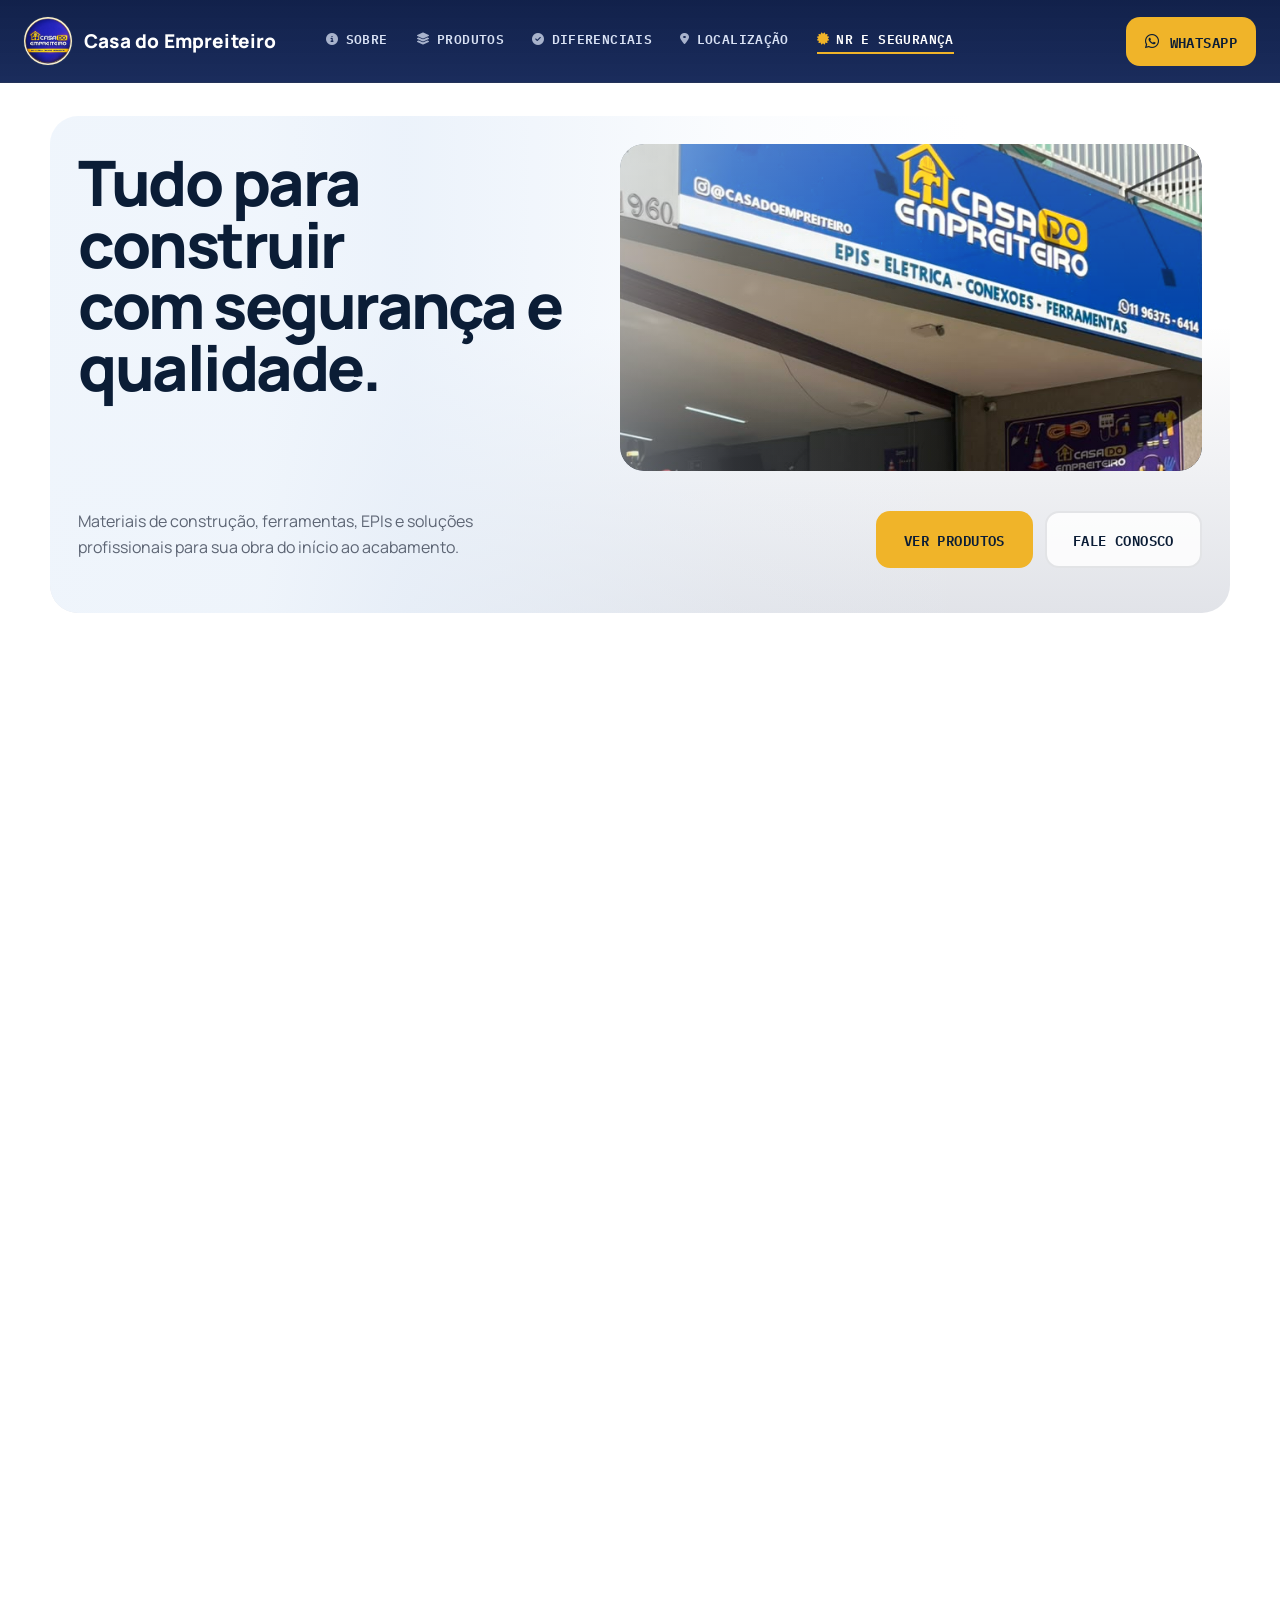
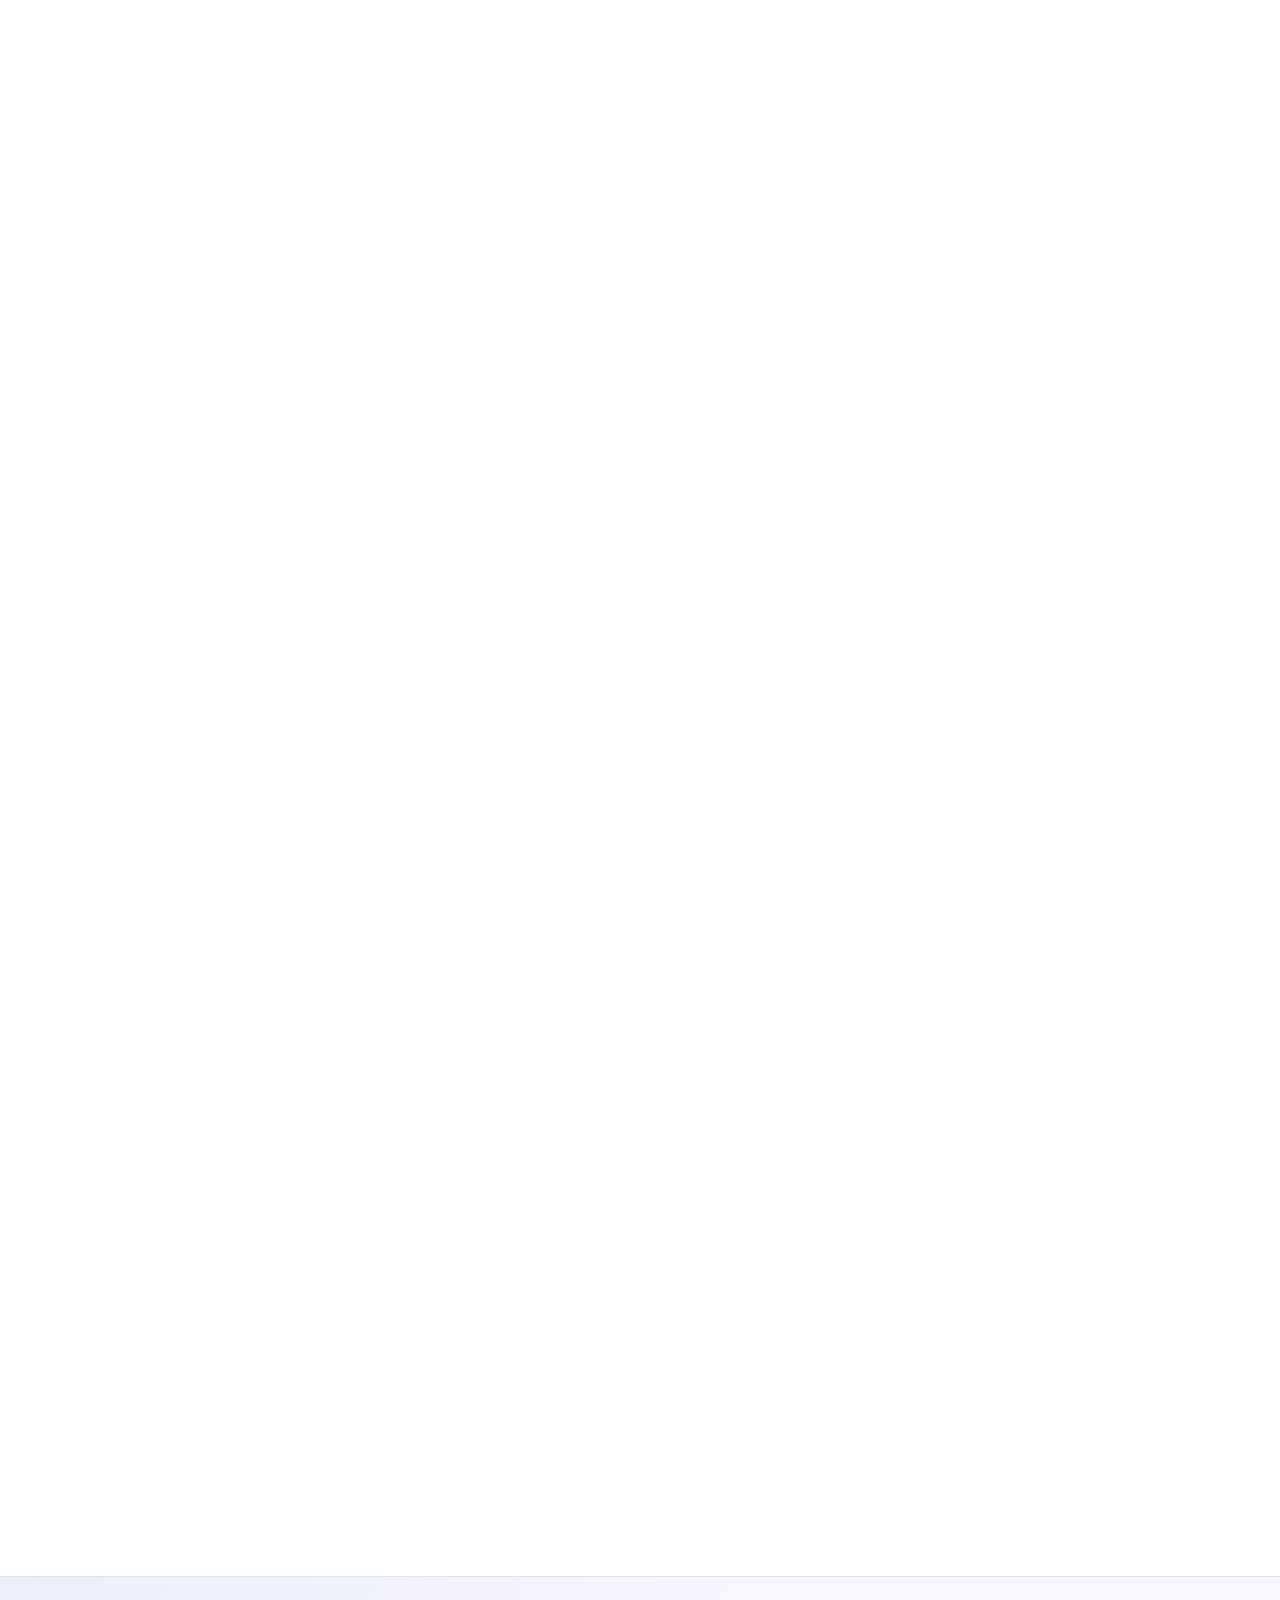
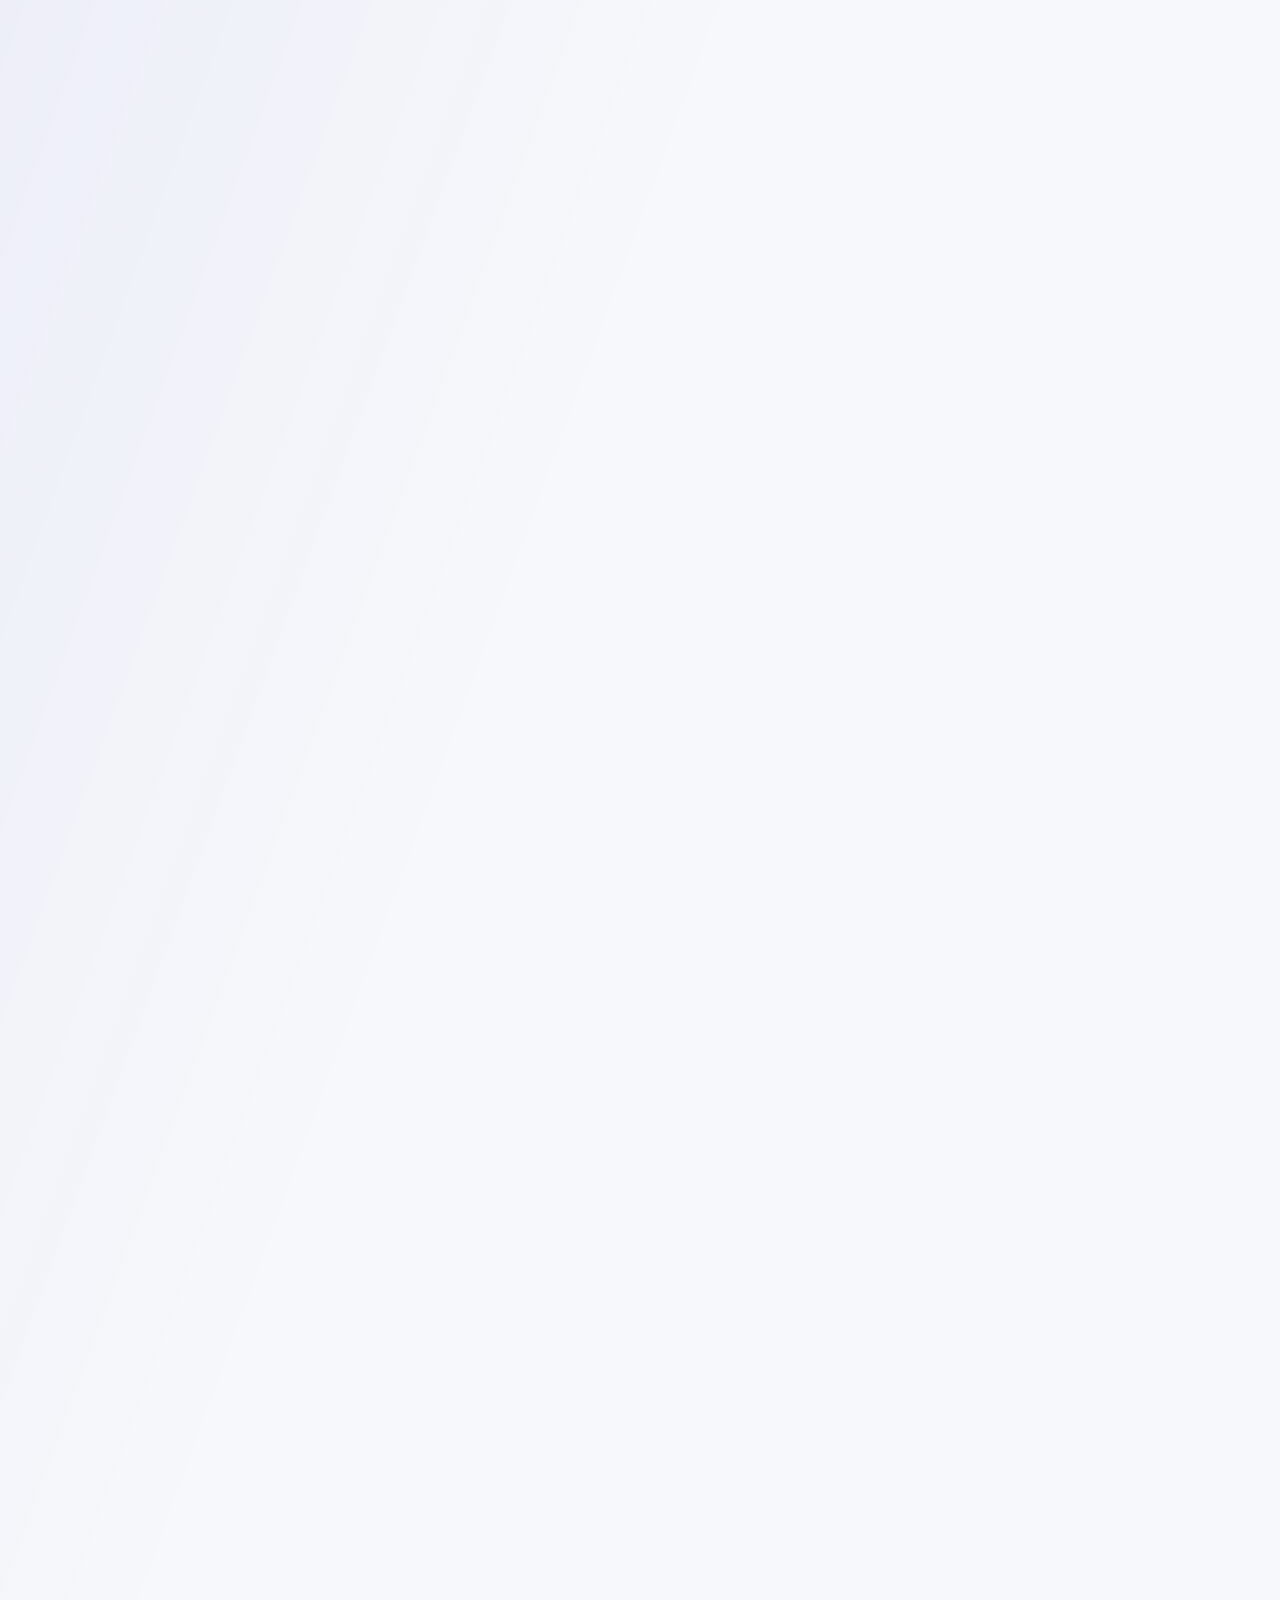
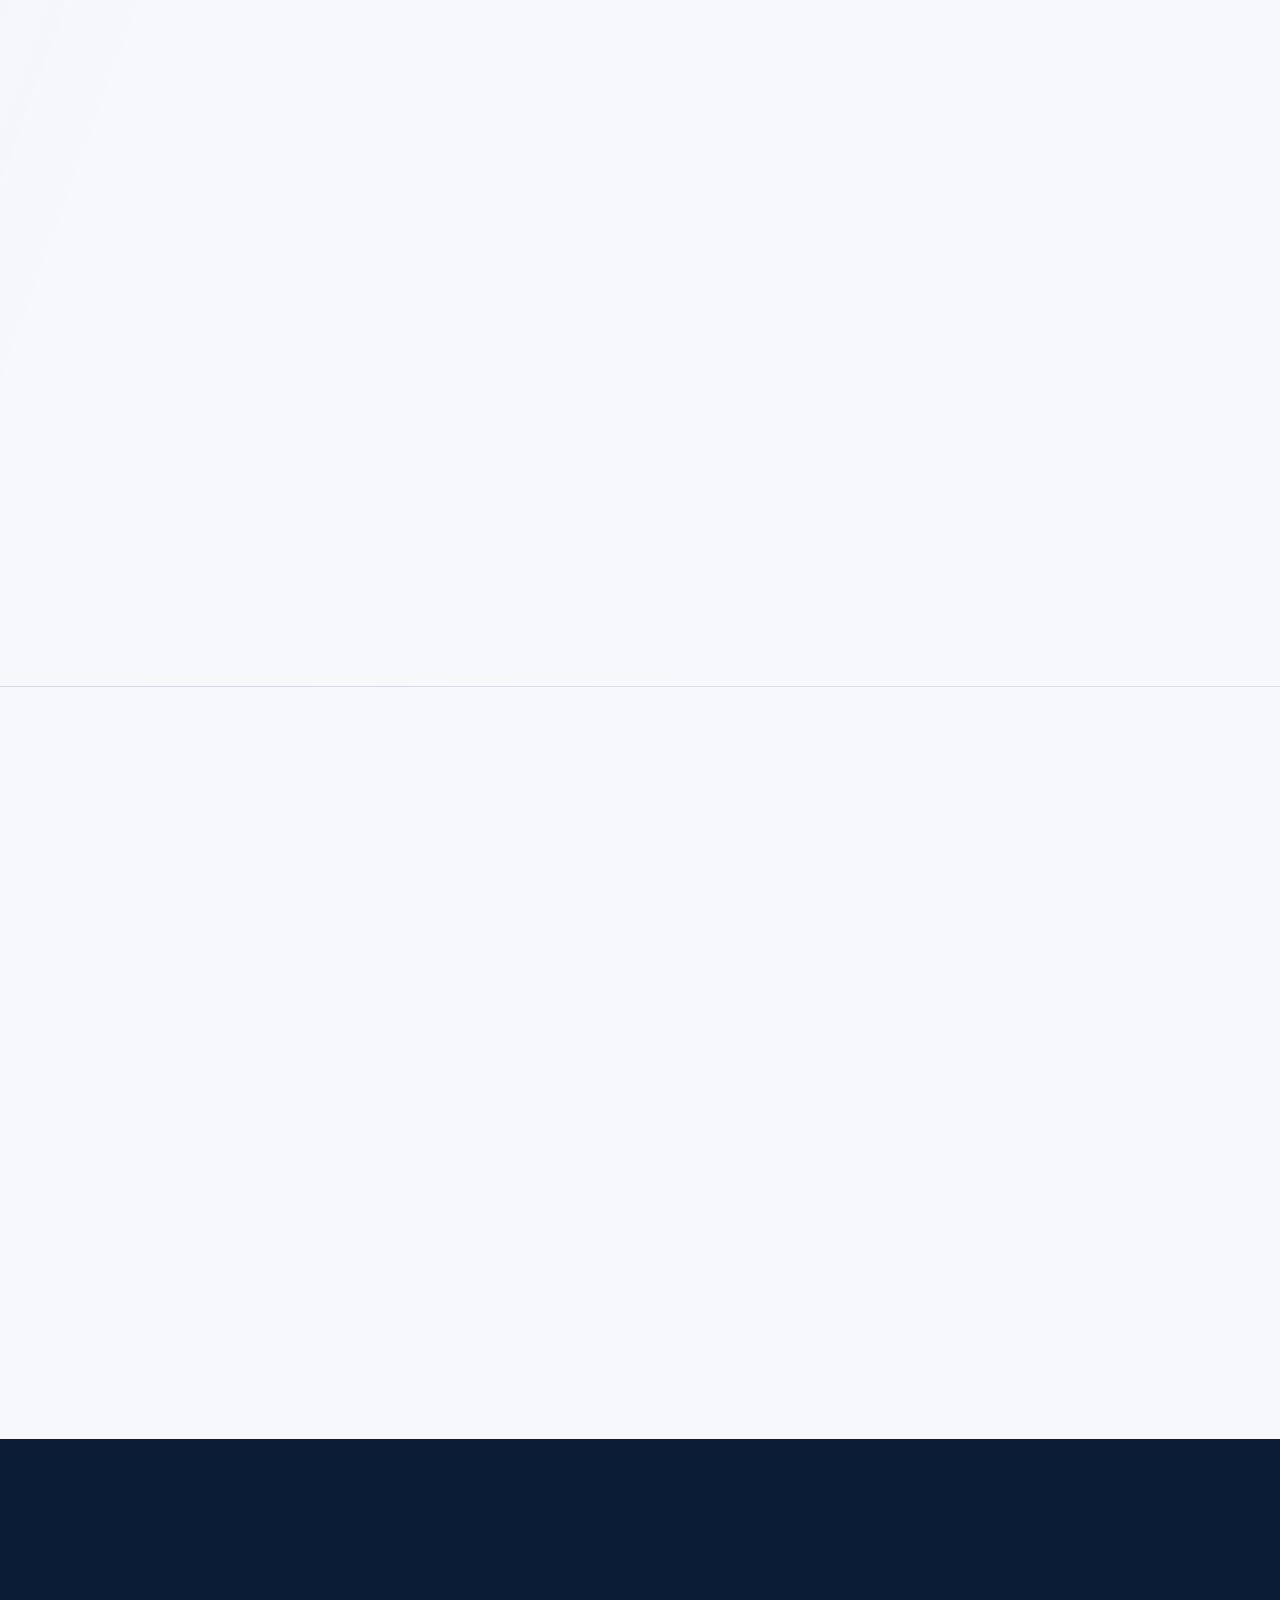
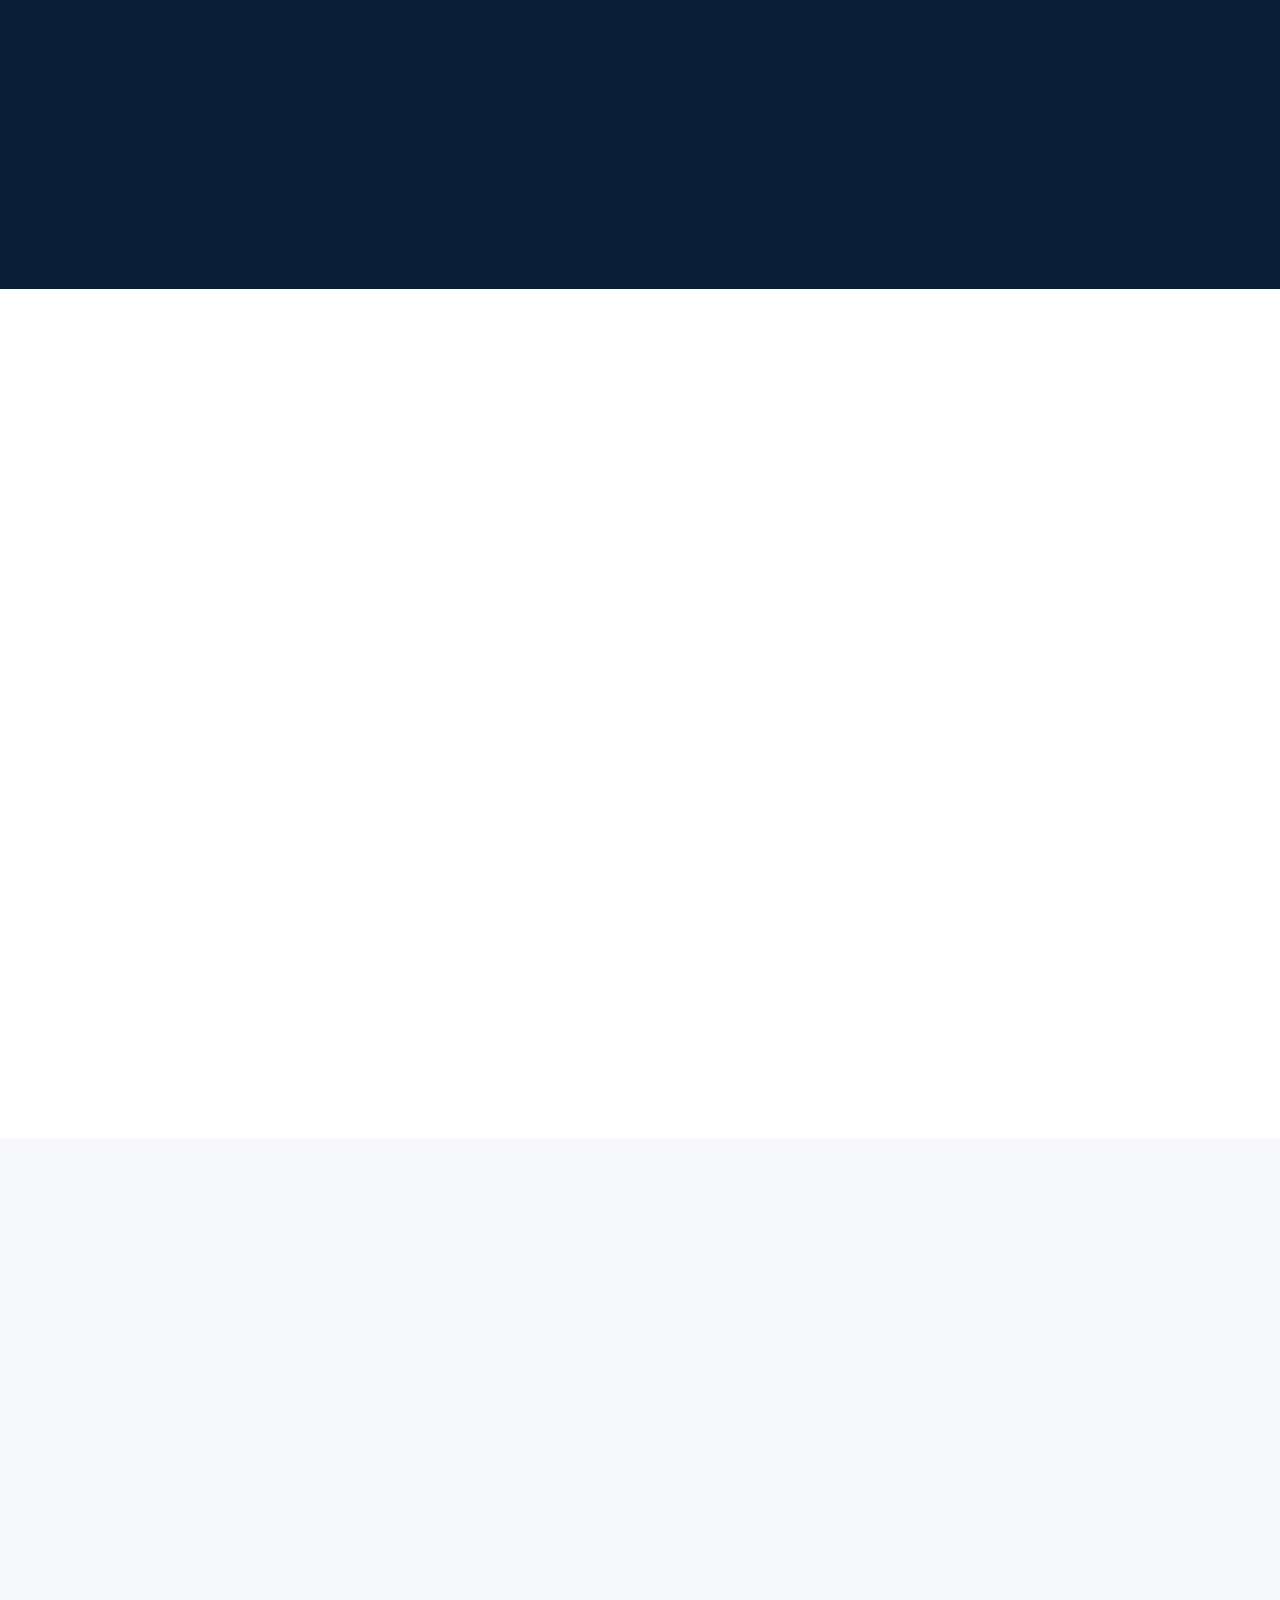
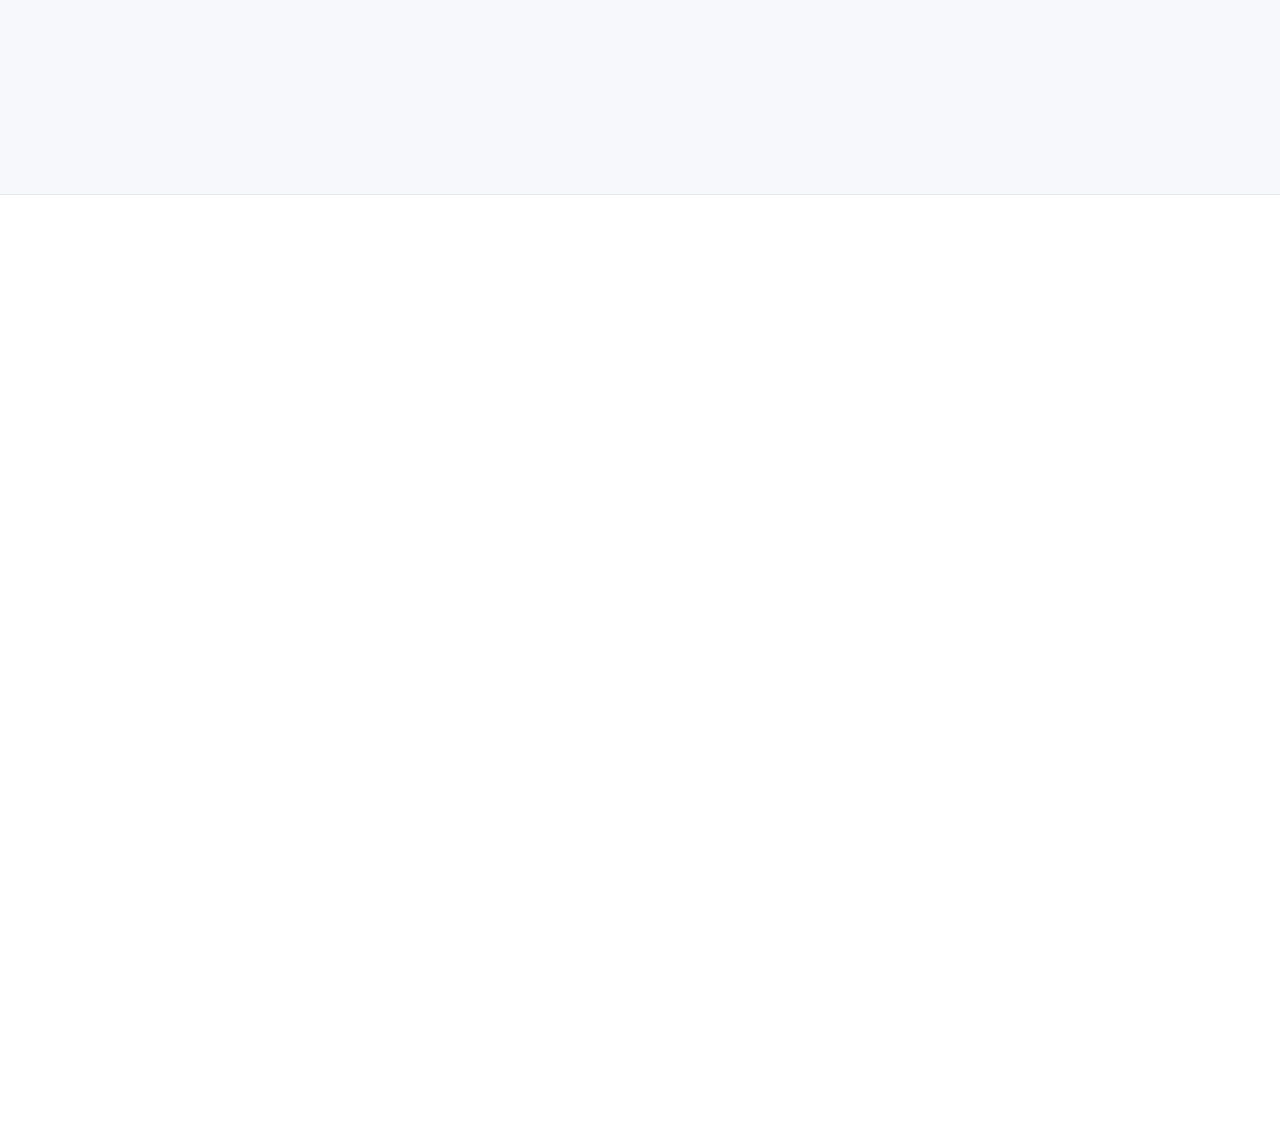
==== commit da33986d: "Atualizado" ====
--- a/index.html
+++ b/index.html
@@ -17,7 +17,8 @@
   <link rel="preconnect" href="https://fonts.googleapis.com">
   <link rel="preconnect" href="https://fonts.gstatic.com" crossorigin>
   <link rel="stylesheet" href="https://cdnjs.cloudflare.com/ajax/libs/font-awesome/6.5.1/css/all.min.css">
-  <link rel="stylesheet" href="css/style.css">
+  <link rel="stylesheet" href="css/style.css?v=20260817-5">
+  <link rel="stylesheet" href="css/products.css?v=20260817-2">
 </head>
 
 <body>
@@ -52,7 +53,7 @@
       </nav>
       <div class="nav-actions">
         <a class="btn btn-yellow nav-cta"
-          href="https://wa.me/5511963756414?text=Ol%C3%A1!%20Quero%20falar%20com%20a%20Casa%20do%20Empreiteiro."
+          href="https://wa.me/5511914408209?text=Ol%C3%A1!%20Quero%20falar%20com%20a%20Casa%20do%20Empreiteiro."
           target="_blank" rel="noopener">
           <i class="fa-brands fa-whatsapp" aria-hidden="true"></i><span>WhatsApp</span>
         </a>
@@ -80,8 +81,8 @@
           <div class="hero-actions">
           <a class="btn btn-yellow" href="#segmentos">Ver produtos</a>
           <a class="btn btn-outline"
-            href="https://wa.me/5511963756414?text=Ol%C3%A1!%20Preciso%20de%20ajuda%20para%20encontrar%20um%20produto%20para%20minha%20obra."
-            target="_blank" rel="noopener">Falar com a gente</a>
+            href="https://wa.me/5511914408209?text=Ol%C3%A1!%20Preciso%20de%20ajuda%20para%20encontrar%20um%20produto%20para%20minha%20obra."
+            target="_blank" rel="noopener">Fale conosco</a>
         </div>
         </div>
 
@@ -172,13 +173,13 @@
           <div>
             <h2>Produtos e Categorias</h2>
           </div>
-          <p>De EPI a impermeabilizante. Se não encontrar o que procura, fale com a gente no WhatsApp.</p>
-        </div>
-
-        <div class="cat-grid is-loading" id="segGrid" aria-busy="true"></div>
+          <p>Explore as categorias e veja alguns dos produtos que você encontra na loja.</p>
+        </div>
+
+        <div class="cat-grid is-loading" id="segGrid" aria-busy="true" aria-label="Categorias de produtos"></div>
 
         <div class="cat-note">
-          <p>Não achou? Mande uma mensagem pelo WhatsApp e a equipe te ajuda a encontrar o produto certo.</p>
+          <p>Nosso estoque vai além destes exemplos. Abra uma categoria e fale com a equipe para consultar outros itens.</p>
         </div>
       </div>
     </section>
@@ -232,13 +233,13 @@
         <p>Manda uma mensagem pro WhatsApp da Casa do Empreiteiro. A equipe confirma se tem em estoque e já te orienta
           sobre o produto certo.</p>
         <a class="btn btn-yellow"
-          href="https://wa.me/5511963756414?text=Ol%C3%A1!%20Preciso%20de%20alguma%20coisa%20para%20minha%20obra."
+          href="https://wa.me/5511914408209?text=Ol%C3%A1!%20Preciso%20de%20alguma%20coisa%20para%20minha%20obra."
           target="_blank" rel="noopener">
           <svg viewBox="0 0 24 24" fill="currentColor">
             <path
               d="M12.04 2C6.58 2 2.13 6.45 2.13 11.91c0 1.75.46 3.39 1.26 4.81L2 22l5.42-1.42a9.86 9.86 0 0 0 4.62 1.17h.01c5.46 0 9.9-4.45 9.9-9.91 0-2.64-1.03-5.13-2.9-7C17.18 3.03 14.68 2 12.04 2m0 1.67c2.2 0 4.26.86 5.82 2.42a8.18 8.18 0 0 1 2.41 5.82c0 4.54-3.7 8.24-8.24 8.24a8.2 8.2 0 0 1-4.19-1.15l-.3-.18-3.12.82.83-3.04-.2-.31a8.18 8.18 0 0 1-1.26-4.38c0-4.55 3.7-8.24 8.25-8.24m-4.6 4.73c-.16 0-.43.06-.65.31s-.86.84-.86 2.04.88 2.37 1 2.53c.13.17 1.7 2.6 4.13 3.63.58.25 1.02.4 1.38.51.58.19 1.1.16 1.52.1.46-.07 1.42-.58 1.62-1.14.2-.56.2-1.04.14-1.14-.06-.1-.23-.16-.48-.29-.25-.13-1.42-.7-1.64-.78-.22-.08-.38-.13-.55.13-.16.25-.63.78-.77.94-.14.16-.28.18-.53.06-.25-.13-1.06-.39-2.02-1.25-.75-.66-1.25-1.48-1.4-1.73-.14-.25-.02-.38.11-.51.11-.11.25-.29.37-.43.12-.14.16-.25.24-.41.08-.17.04-.31-.02-.44-.06-.13-.55-1.35-.77-1.84-.2-.48-.4-.42-.55-.42Z" />
           </svg>
-          Falar com a Casa do Empreiteiro
+          Fale com a Casa do Empreiteiro
         </a>
       </div>
       <div class="hazard"></div>
@@ -264,7 +265,7 @@
             </div>
             <div>
               <i class="fa-solid fa-phone"></i>
-              <div><strong>WhatsApp</strong><span>(11) 96375-6414</span></div>
+              <div><strong>WhatsApp</strong><span>(11) 91440-8209</span></div>
             </div>
             <div>
               <i class="fa-brands fa-instagram"></i>
@@ -277,7 +278,7 @@
             <a class="btn btn-outline on-light" style="border-color:var(--blue-deep); color:var(--blue-deep);"
               href="https://www.google.com/maps/search/?api=1&query=Estrada+da+Rosel%C3%A2ndia+1962+Cotia+SP"
               target="_blank" rel="noopener">Como chegar</a>
-            <a class="btn btn-yellow" href="https://wa.me/5511963756414" target="_blank" rel="noopener">Falar no
+            <a class="btn btn-yellow" href="https://wa.me/5511914408209" target="_blank" rel="noopener">Falar no
               WhatsApp</a>
             <a class="btn btn-outline on-light" style="border-color:var(--blue-deep); color:var(--blue-deep);"
               href="https://instagram.com/casadoempreiteiro" target="_blank" rel="noopener">Ver Instagram</a>
@@ -423,9 +424,9 @@
 
         <div class="nr-cta">
           <a class="btn btn-yellow"
-            href="https://wa.me/5511963756414?text=Ol%C3%A1!%20Quero%20saber%20mais%20sobre%20NR%2C%20laudos%20e%20seguran%C3%A7a%20do%20trabalho."
+            href="https://wa.me/5511914408209?text=Ol%C3%A1!%20Quero%20saber%20mais%20sobre%20NR%2C%20laudos%20e%20seguran%C3%A7a%20do%20trabalho."
             target="_blank" rel="noopener">
-            Solicitar atendimento NR
+            Solicite atendimento NR
           </a>
         </div>
       </div>
@@ -437,8 +438,8 @@
         <h2>Sua obra começa com uma boa escolha.</h2>
         <p>Conte com a Casa do Empreiteiro pra encontrar o que sua obra precisa — do EPI ao acabamento.</p>
         <a class="btn btn-yellow"
-          href="https://wa.me/5511963756414?text=Ol%C3%A1!%20Vim%20pelo%20site%20e%20quero%20falar%20com%20a%20Casa%20do%20Empreiteiro."
-          target="_blank" rel="noopener">Falar com a Casa do Empreiteiro no WhatsApp</a>
+          href="https://wa.me/5511914408209?text=Ol%C3%A1!%20Vim%20pelo%20site%20e%20quero%20falar%20com%20a%20Casa%20do%20Empreiteiro."
+          target="_blank" rel="noopener">Fale com a Casa do Empreiteiro no WhatsApp</a>
       </div>
     </section>
 
@@ -480,7 +481,7 @@
         <div>
           <h4>Contato</h4>
           <ul>
-            <li><a href="https://wa.me/5511963756414" target="_blank" rel="noopener">(11) 96375-6414</a></li>
+            <li><a href="https://wa.me/5511914408209" target="_blank" rel="noopener">(11) 91440-8209</a></li>
             <li><a href="https://instagram.com/casadoempreiteiro" target="_blank" rel="noopener"><i
                   class="fa-brands fa-instagram" aria-hidden="true"></i> @casadoempreiteiro</a></li>
           </ul>
@@ -501,7 +502,7 @@
   </footer>
 
   <a class="floating-wa" id="floatingWa"
-    href="https://wa.me/5511963756414?text=Ol%C3%A1!%20Vim%20pelo%20site%20da%20Casa%20do%20Empreiteiro."
+    href="https://wa.me/5511914408209?text=Ol%C3%A1!%20Vim%20pelo%20site%20da%20Casa%20do%20Empreiteiro."
     target="_blank" rel="noopener">
     <svg viewBox="0 0 24 24" fill="currentColor">
       <path
@@ -509,7 +510,7 @@
     </svg>
     <span class="label">Falar no WhatsApp</span>
   </a>
-  <script src="js/main.js"></script>
+  <script src="js/main.js?v=20260817-2"></script>
 </body>
 
 </html>
--- a/css/style.css
+++ b/css/style.css
@@ -299,7 +299,6 @@
   padding:40px;
 }
 .about-visual .emblem img{ width:70%; }
-.about-copy{ padding-top:36px; }
 .about-copy p{ font-size:16px; line-height:1.75; color:var(--ink); margin-bottom:18px; max-width:56ch; }
 .about-copy p:first-of-type{ font-size:20px; font-weight:700; color:var(--blue-deep); }
 .about-facts{ display:grid; grid-template-columns:repeat(2,1fr); gap:1px; background:var(--line); margin-top:36px; }
@@ -495,7 +494,18 @@
   text-underline-offset:2px;
 }
 .loc-facts a:hover{ color:var(--blue-deep); }
-.loc-actions{ display:flex; gap:14px; flex-wrap:wrap; }
+.loc-actions{
+  display:grid;
+  grid-template-columns:repeat(3, minmax(0, 1fr));
+  gap:14px;
+}
+.loc-actions .btn{
+  min-width:0;
+  padding-inline:14px;
+  justify-content:center;
+  text-align:center;
+  white-space:normal;
+}
 .map-frame{
   aspect-ratio:4/3.4;
   padding:12px;
@@ -622,7 +632,7 @@
   .nav{ gap:32px; }
   .nr-grid{ grid-template-columns:repeat(2, 1fr); }
 }
-@media (max-width:860px){
+@media (max-width:1024px){
   .hero-grid{ grid-template-columns:1fr; padding-bottom:24px; }
   .main-nav{ display:none; }
   .menu-toggle{ display:inline-flex; }
@@ -840,7 +850,7 @@
 }
 
 /* ---------- mobile menu ---------- */
-@media (max-width:860px){
+@media (max-width:1024px){
   .menu-toggle{ display:flex; }
   .nav-actions{ right:16px; }
   .nav-cta{ margin-right:8px; }
@@ -1105,7 +1115,8 @@
   color:#fff;
 }
 .brand-text{
-  font-weight:800;
+  font-weight:900;
+  font-size:19px;
 }
 .main-nav a{
   color:#D9E2F5;
@@ -1506,7 +1517,7 @@
   }
 }
 
-@media (max-width:860px){
+@media (max-width:1024px){
   .hero-visual{
     display:block;
   }
@@ -1744,14 +1755,14 @@
 }
 
 .brand img{
-  width:36px;
-  height:36px;
+  width:48px;
+  height:48px;
   border-radius:50%;
 }
 
 .brand-mark{
-  width:36px;
-  height:36px;
+  width:48px;
+  height:48px;
   display:block;
   border-radius:50%;
   object-fit:cover;
@@ -2047,7 +2058,7 @@
 }
 
 .about-grid{
-  grid-template-columns:minmax(0,.94fr) minmax(0,1.06fr);
+  grid-template-columns:minmax(0,1.18fr) minmax(0,.82fr);
   gap:40px;
 }
 
@@ -2061,7 +2072,7 @@
 .store-gallery{
   display:grid;
   gap:18px;
-  padding:22px;
+  padding:20px;
   background:#fff;
   border:1px solid var(--line);
   border-radius:24px;
@@ -2136,6 +2147,10 @@
   aspect-ratio:4 / 5.35;
 }
 
+.store-shot-wall .gallery-frame img{
+  transform:scale(1.1);
+}
+
 .store-shot-aisle{
   grid-column:5 / span 4;
   aspect-ratio:4 / 5.35;
@@ -2144,6 +2159,14 @@
 .store-shot-stock{
   grid-column:9 / span 4;
   aspect-ratio:4 / 5.35;
+}
+
+@media (min-width:641px){
+  .store-shot-wall,
+  .store-shot-aisle,
+  .store-shot-stock{
+    grid-row:2;
+  }
 }
 
 .store-gallery-note{
@@ -2443,6 +2466,8 @@
     position:relative;
     inset:auto;
     width:100%;
+    min-width:0;
+    max-width:100%;
     height:auto;
     margin-top:0;
     pointer-events:auto;
@@ -2452,9 +2477,26 @@
     grid-column:1;
     grid-row:3;
     display:grid;
+    grid-template-columns:minmax(0, 1fr);
     gap:14px;
     align-items:start;
     justify-content:start;
+    min-width:0;
+    max-width:100%;
+  }
+
+  .hero-below .hero-actions{
+    display:grid;
+    grid-template-columns:repeat(2, minmax(0, 1fr));
+    width:min(100%, 480px);
+    min-width:0;
+    justify-self:start;
+  }
+
+  .hero-below .hero-actions .btn{
+    min-width:0;
+    justify-content:center;
+    text-align:center;
   }
 
   .hero-below .lead{
@@ -2464,6 +2506,8 @@
 
   .hero-entry-card{
     display:flex;
+    min-width:0;
+    max-width:100%;
     min-height:auto;
     padding:12px;
     background:#fff;
@@ -2473,8 +2517,10 @@
   }
 
   .hero-entry-media{
-    min-height:320px;
-    aspect-ratio:4 / 3;
+    height:clamp(260px, 36vw, 340px);
+    min-height:0;
+    max-height:none;
+    aspect-ratio:auto;
     border-radius:18px;
   }
 
@@ -2499,7 +2545,7 @@
   }
 }
 
-@media (max-width:860px){
+@media (max-width:1024px){
   :root{
     --header-h: 72px;
   }
@@ -2527,8 +2573,9 @@
   }
 
   .hero-grid{
+    grid-template-columns:minmax(0, 1fr);
     gap:16px;
-    padding:18px 14px 0;
+    padding:18px 18px 24px;
   }
 
   .hero-copy{
@@ -2541,10 +2588,33 @@
 
   .hero-visual{
     margin-top:0;
+    min-width:0;
+    max-width:100%;
   }
 
   .hero-below{
     gap:12px;
+    min-width:0;
+    max-width:100%;
+  }
+
+  .hero-below .hero-actions{
+    display:grid;
+    grid-template-columns:repeat(2, minmax(0, 1fr));
+    width:100%;
+    min-width:0;
+    justify-self:stretch;
+    gap:10px;
+  }
+
+  .hero-below .hero-actions .btn{
+    width:100%;
+    min-width:0;
+    padding:14px 10px;
+    font-size:12px;
+    letter-spacing:0;
+    overflow-wrap:normal;
+    word-break:normal;
   }
 
   .hero-below .lead{
@@ -2553,6 +2623,8 @@
   }
 
   .hero-entry-card{
+    min-width:0;
+    max-width:100%;
     padding:0;
     background:transparent;
     border:0;
@@ -2561,6 +2633,7 @@
   }
 
   .hero-entry-media{
+    height:auto;
     min-height:220px;
     aspect-ratio:16 / 9;
     border-radius:18px;
@@ -2577,6 +2650,12 @@
 
   .about-panel{
     padding:18px;
+  }
+
+  .brand img,
+  .brand-mark{
+    width:42px;
+    height:42px;
   }
 
   .about-brand{
--- a/css/products.css
+++ b/css/products.css
@@ -0,0 +1,57 @@
+/* Vitrine de produtos: carregada depois do design system principal. */
+.categories{overflow:hidden;background:linear-gradient(110deg,rgba(42,38,192,.045),transparent 36%),var(--concrete)}
+.categories::after{content:"";position:absolute;top:76px;right:max(24px,calc((100vw - var(--container))/2 + 24px));width:210px;height:22px;opacity:.7;background:repeating-linear-gradient(-45deg,transparent 0 13px,var(--yellow) 13px 29px,transparent 29px 41px);pointer-events:none}
+.categories .section-head{align-items:center;padding-right:250px}
+.categories .section-head h2{max-width:12ch}
+.categories .cat-grid{display:grid;grid-template-columns:1fr;gap:8px;margin-bottom:26px}
+.categories .seg-card{display:block;min-height:0;padding:0;overflow:hidden;text-align:left;background:#fff;border:1px solid rgba(10,26,69,.13);border-radius:14px;box-shadow:none;transition:border-color .25s ease,box-shadow .25s ease,transform .25s ease,opacity .5s ease}
+.categories .seg-card:hover{transform:none;background:#fff;border-color:rgba(36,65,110,.26);box-shadow:0 10px 28px rgba(10,26,69,.06)}
+.categories .seg-card.is-open{border-color:rgba(36,65,110,.24);box-shadow:0 18px 40px rgba(10,26,69,.11)}
+.seg-trigger{width:100%;min-height:70px;display:grid;grid-template-columns:42px 48px minmax(0,1fr) 42px;align-items:center;gap:16px;padding:10px 16px;color:var(--blue-deep);background:#fff;border:0;text-align:left;transition:background .25s ease,color .25s ease}
+.seg-index{font-family:var(--mono);font-size:12px;font-weight:600;color:var(--blue-mark)}
+.seg-index::after{content:"";display:inline-block;width:12px;height:1px;margin:0 0 3px 9px;background:currentColor}
+.seg-trigger .seg-icon-wrap{width:42px;height:42px;border-radius:12px}
+.seg-trigger .seg-icon{font-size:19px}
+.seg-heading{min-width:0;display:grid;grid-template-columns:minmax(190px,.62fr) minmax(240px,1fr);align-items:center;gap:24px}
+.seg-title{font-family:var(--display);font-size:clamp(16px,1.7vw,21px);line-height:1.05;text-transform:uppercase;letter-spacing:-.01em}
+.seg-summary{font-size:13px;line-height:1.45;color:var(--steel)}
+.seg-toggle{width:36px;height:36px;display:grid;place-items:center;justify-self:end;border:1px solid currentColor;border-radius:50%;transition:transform .35s ease,color .25s ease,background .25s ease}
+.seg-toggle i{font-size:14px;transition:transform .35s ease}
+.seg-card.is-open .seg-trigger{color:#fff;background:var(--blue-deep)}
+.seg-card.is-open .seg-index{color:var(--yellow)}
+.seg-card.is-open .seg-trigger .seg-icon-wrap{color:#fff;background:rgba(255,255,255,.08);border-color:rgba(255,255,255,.55)}
+.seg-card.is-open .seg-trigger .seg-icon-wrap .seg-icon{color:#fff}
+.seg-card.is-open .seg-summary{color:#cbd5ef}
+.seg-card.is-open .seg-toggle{color:var(--blue-deep);background:var(--yellow);border-color:var(--yellow)}
+.seg-card.is-open .seg-toggle i{transform:rotate(45deg)}
+.seg-panel{display:grid;grid-template-rows:0fr;visibility:hidden;background:#fff;transition:grid-template-rows .55s cubic-bezier(.22,1,.36,1),visibility 0s linear .55s}
+.seg-card.is-open .seg-panel{grid-template-rows:1fr;visibility:visible;transition:grid-template-rows .62s cubic-bezier(.22,1,.36,1),visibility 0s}
+.seg-panel-clip{min-height:0;overflow:hidden}
+.seg-panel-inner{min-height:310px;display:grid;grid-template-columns:minmax(250px,.65fr) minmax(0,1.35fr);opacity:0;transform:translateY(-16px) scale(.985);transform-origin:50% 0}
+.seg-card.is-open.products-entering .seg-panel-inner{animation:product-container-enter .62s cubic-bezier(.22,1,.36,1) both}
+.seg-panel-copy{position:relative;z-index:2;display:flex;flex-direction:column;align-items:flex-start;justify-content:center;gap:18px;padding:38px clamp(24px,3vw,44px);color:#fff;background:var(--blue-mark)}
+.seg-panel-copy::after{content:"";position:absolute;top:0;right:-44px;width:45px;height:100%;background:inherit;clip-path:polygon(0 0,100% 0,0 100%)}
+.seg-panel-label{font-family:var(--mono);font-size:11px;font-weight:600;letter-spacing:.1em;text-transform:uppercase;color:var(--yellow)}
+.seg-panel-copy p{max-width:31ch;color:#e4e8ff;font-size:14px;line-height:1.65}
+.seg-whatsapp{max-width:100%;white-space:normal;line-height:1.25}
+.product-stage{position:relative;min-width:0;min-height:310px;overflow:hidden;background:var(--concrete)}
+.product-stage::before{content:"";position:absolute;inset:14px;border:1px dashed rgba(10,26,69,.075);border-radius:12px;pointer-events:none}
+.product-float{--product-rotation:0deg;--entry-x:0px;--entry-y:52px;--entry-rotation:0deg;position:absolute;z-index:1;min-width:0;margin:0;opacity:0;filter:blur(3px);transform:translate(var(--entry-x),var(--entry-y)) scale(.72) rotate(calc(var(--product-rotation) + var(--entry-rotation)))}
+.seg-card.is-open.products-entering .product-float{animation:product-reveal .86s cubic-bezier(.16,1,.3,1) both}
+.seg-card.is-open.products-entering .product-float-1{animation-delay:.12s}.seg-card.is-open.products-entering .product-float-2{animation-delay:.24s}.seg-card.is-open.products-entering .product-float-3{animation-delay:.36s}
+.product-float-1{left:3%;bottom:5%;width:32%;height:68%;z-index:2;--product-rotation:-6deg;--entry-x:-46px;--entry-y:32px;--entry-rotation:-8deg}
+.product-float-2{left:34%;bottom:10%;width:35%;height:82%;z-index:3;transform-origin:50% 100%;--product-rotation:4deg;--entry-y:68px;--entry-rotation:5deg}
+.product-float-3{right:3%;bottom:4%;width:31%;height:63%;z-index:1;--product-rotation:-4deg;--entry-x:46px;--entry-y:38px;--entry-rotation:8deg}
+.product-image-wrap{position:relative;width:100%;height:100%;min-width:0;min-height:0;animation:product-drift 4.8s ease-in-out infinite}
+.product-float-2 .product-image-wrap{animation-delay:-1.4s}.product-float-3 .product-image-wrap{animation-delay:-2.8s}
+.product-float img{position:absolute;inset:0;width:100%;height:100%;max-width:none;object-fit:contain;filter:drop-shadow(0 18px 14px rgba(10,26,69,.18))}
+@keyframes product-drift{0%,100%{transform:translateY(0) rotate(-.6deg)}50%{transform:translateY(-9px) rotate(.6deg)}}
+@keyframes product-reveal{0%{opacity:0;filter:blur(3px);transform:translate(var(--entry-x),var(--entry-y)) scale(.72) rotate(calc(var(--product-rotation) + var(--entry-rotation)))}68%{opacity:1;filter:blur(0);transform:translate(0,-5px) scale(1.045) rotate(var(--product-rotation))}100%{opacity:1;filter:blur(0);transform:translate(0,0) scale(1) rotate(var(--product-rotation))}}
+@keyframes product-reveal-reduced{0%{opacity:0;transform:scale(.96) rotate(var(--product-rotation))}100%{opacity:1;transform:scale(1) rotate(var(--product-rotation))}}
+@keyframes product-container-enter{0%{opacity:0;transform:translateY(-16px) scale(.985)}100%{opacity:1;transform:translateY(0) scale(1)}}
+.categories .seg-card-skeleton{min-height:70px;display:grid;grid-template-columns:42px 48px minmax(140px,.6fr) minmax(180px,1fr) 36px;align-items:center;gap:16px;padding:10px 16px}
+.categories .seg-card-skeleton .skeleton-media{width:42px;height:42px;border-radius:12px}
+.categories .cat-note{max-width:760px;margin:0 auto;background:rgba(255,255,255,.72);border-color:rgba(10,26,69,.09)}
+@media (max-width:1024px){.categories .section-head{padding-right:180px}.categories::after{width:150px}.seg-heading{grid-template-columns:minmax(170px,.7fr) 1fr;gap:16px}.seg-panel-inner{grid-template-columns:minmax(220px,.6fr) minmax(0,1.4fr)}.product-stage{min-height:290px}}
+@media (max-width:720px){.categories::after{display:none}.categories .section-head{padding-right:0}.categories .seg-card{display:block!important;grid-template-columns:none!important;grid-template-rows:none!important}.seg-trigger{grid-template-columns:28px 42px minmax(0,1fr) 34px;gap:10px;min-height:68px;padding:9px 12px}.seg-index::after{display:none}.seg-trigger .seg-icon-wrap{width:38px;height:38px}.seg-heading{display:block}.seg-title{display:block;font-size:15px;overflow-wrap:normal}.seg-summary{display:none}.seg-toggle{width:32px;height:32px}.seg-panel-inner{min-height:0;grid-template-columns:1fr}.seg-panel-copy{padding:24px 20px 22px;gap:12px}.seg-panel-copy::after{display:none}.seg-panel-copy p{font-size:13px}.seg-whatsapp{width:100%;justify-content:center;padding:13px 15px;font-size:12px}.product-stage{min-height:275px}.product-float-1{left:4%;bottom:4%;width:34%;height:70%;--product-rotation:-3deg}.product-float-2{left:31%;bottom:10%;width:38%;height:84%;--product-rotation:3deg}.product-float-3{right:4%;bottom:2%;width:33%;height:63%;--product-rotation:-2deg}.categories .seg-card-skeleton{grid-template-columns:28px 42px minmax(0,1fr) 32px;min-height:68px;gap:10px;padding:9px 12px}.categories .seg-card-skeleton .skeleton-line-lg{display:none}}
+@media (prefers-reduced-motion:reduce){.seg-panel,.seg-toggle i{transition:none!important}.product-image-wrap{animation:none!important}.seg-card.is-open .seg-panel-inner{animation:none!important;opacity:1;transform:none}.seg-card.is-open.products-entering .product-float{animation:product-reveal-reduced .34s ease-out both!important;filter:none}.seg-card.is-open.products-entering .product-float-1{animation-delay:.04s!important}.seg-card.is-open.products-entering .product-float-2{animation-delay:.10s!important}.seg-card.is-open.products-entering .product-float-3{animation-delay:.16s!important}}
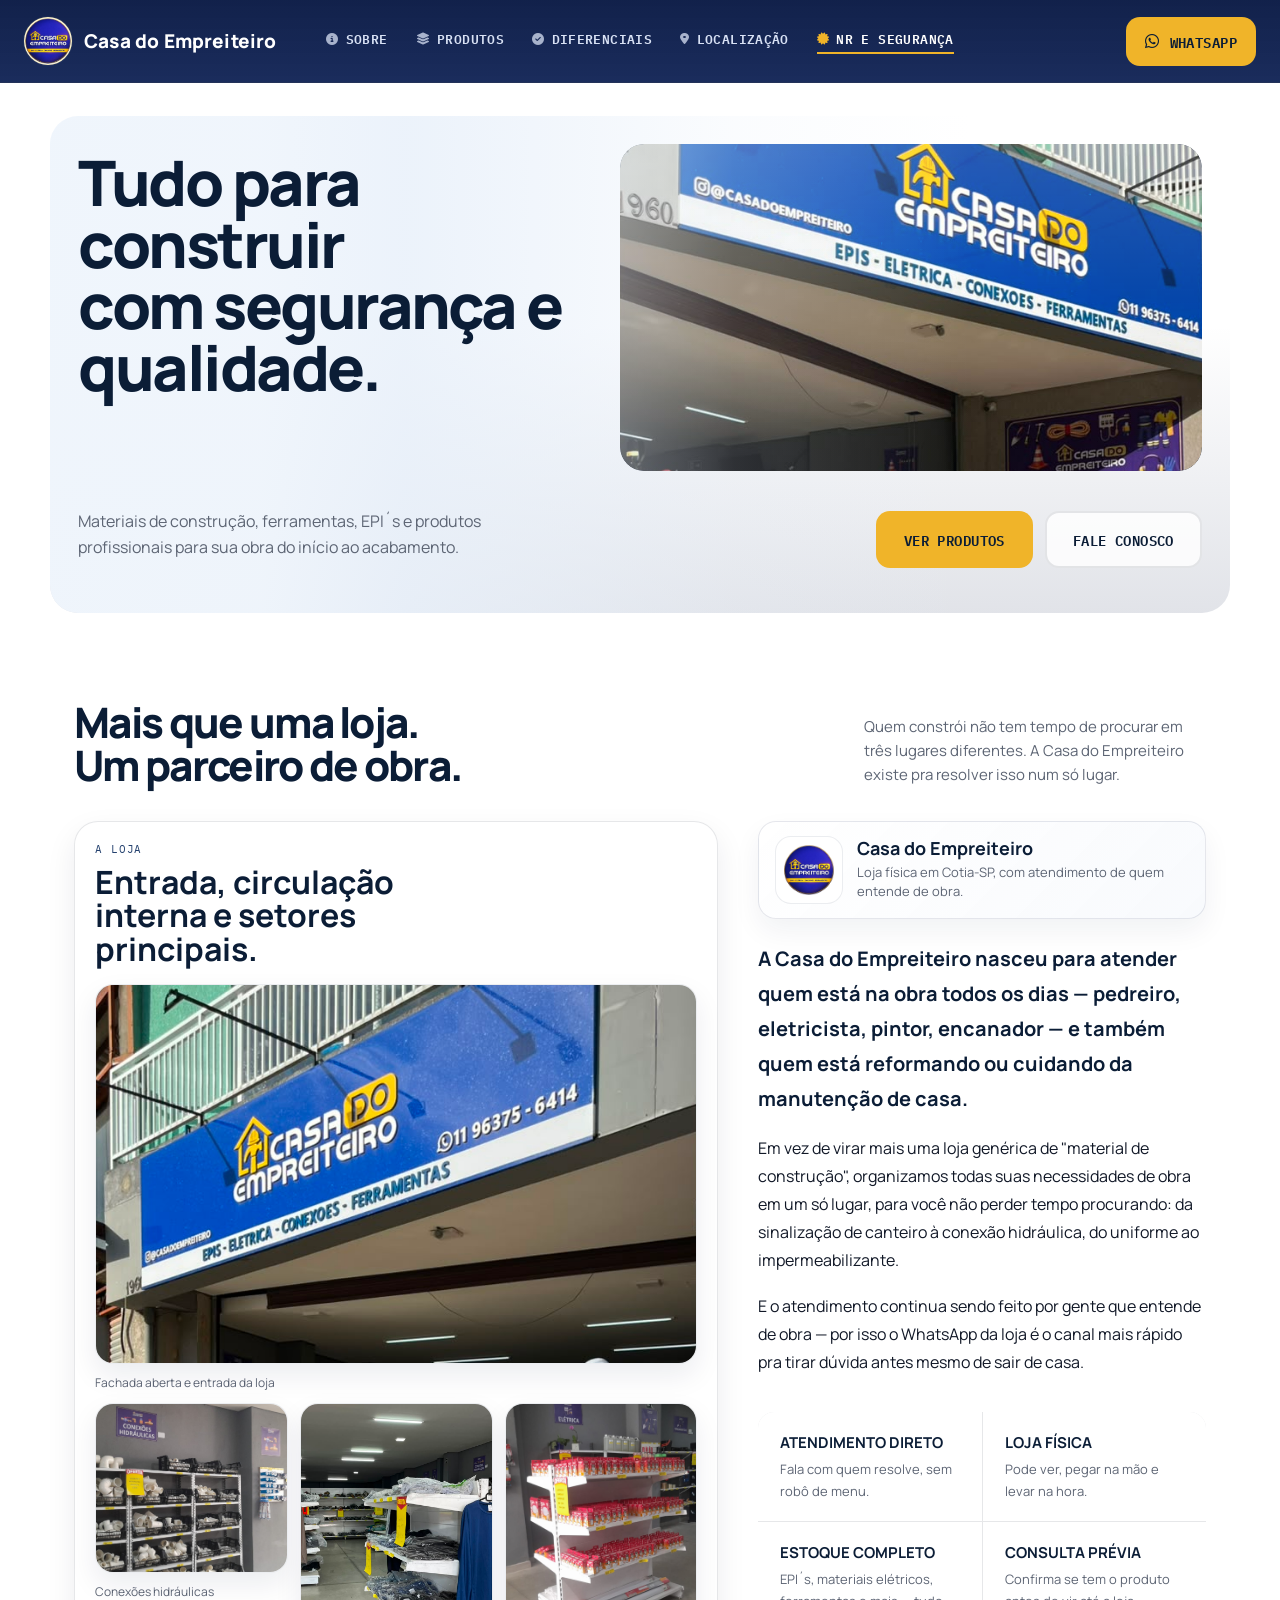
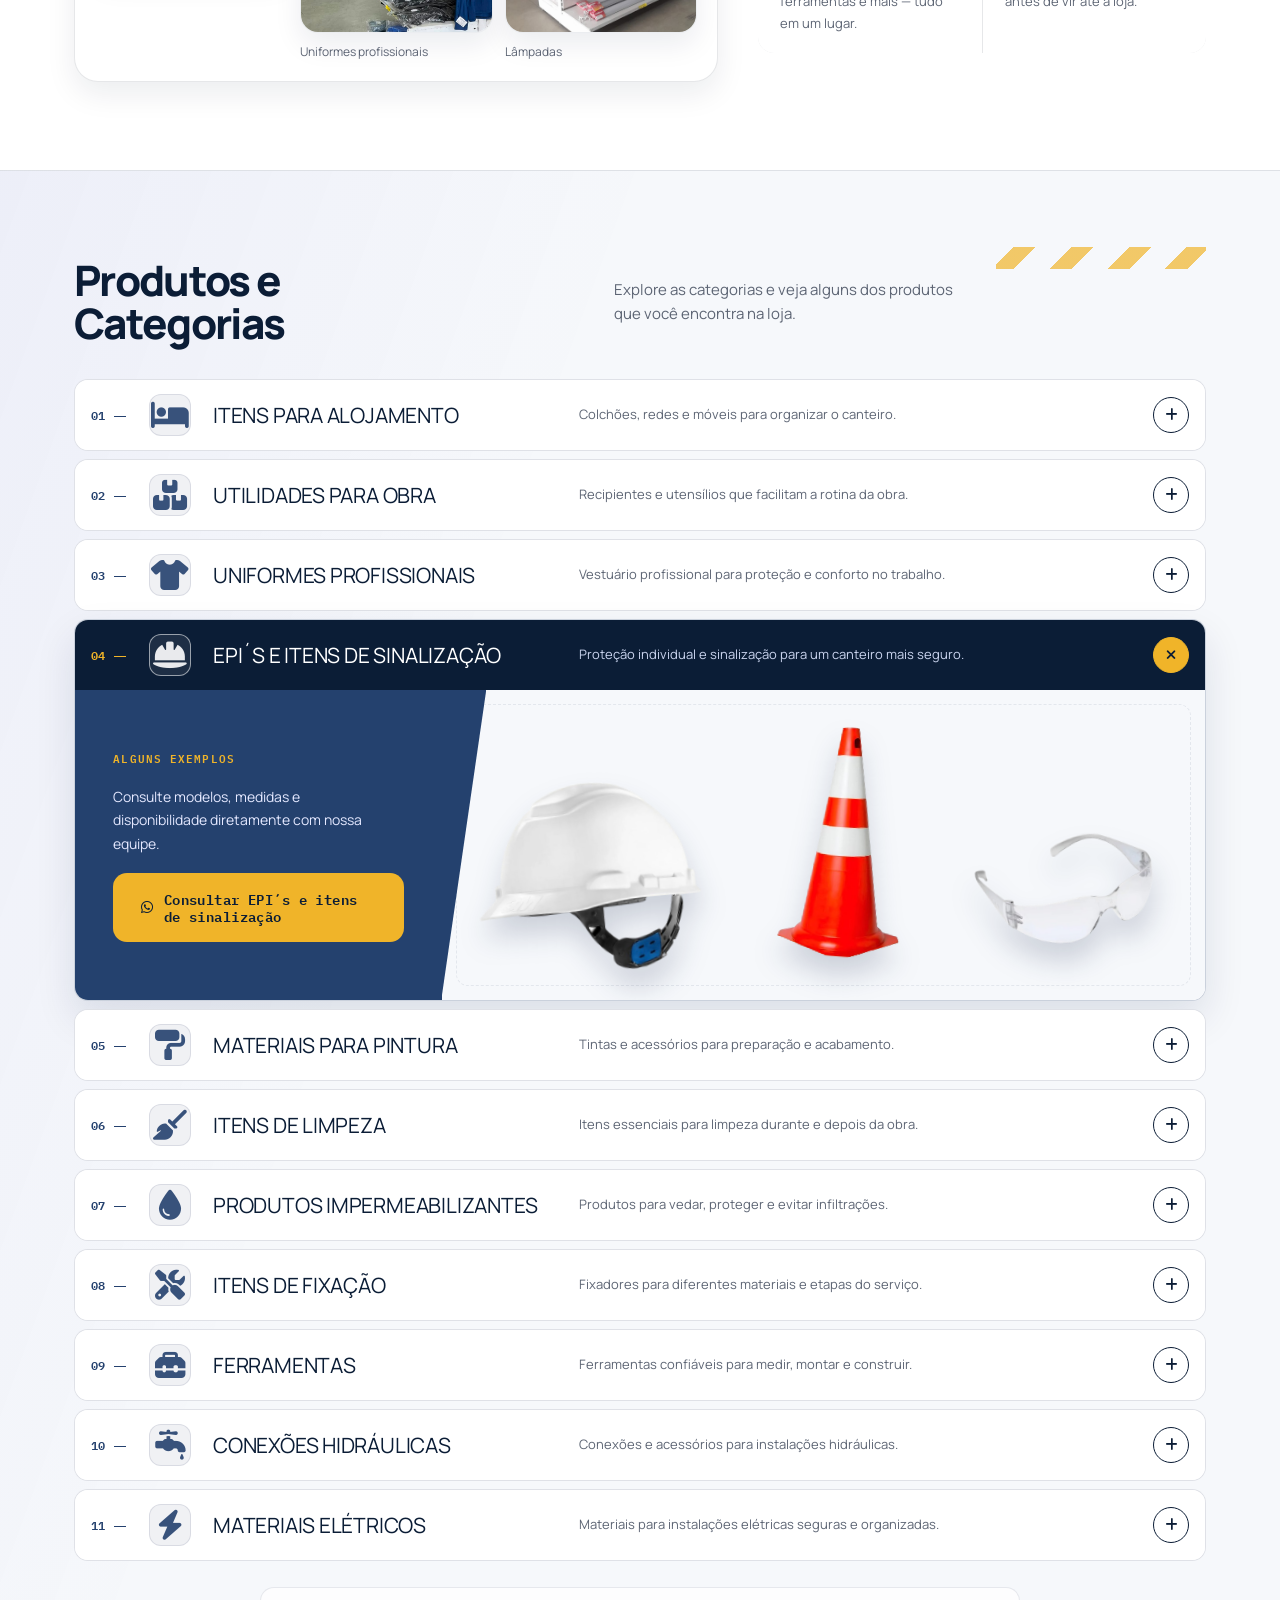
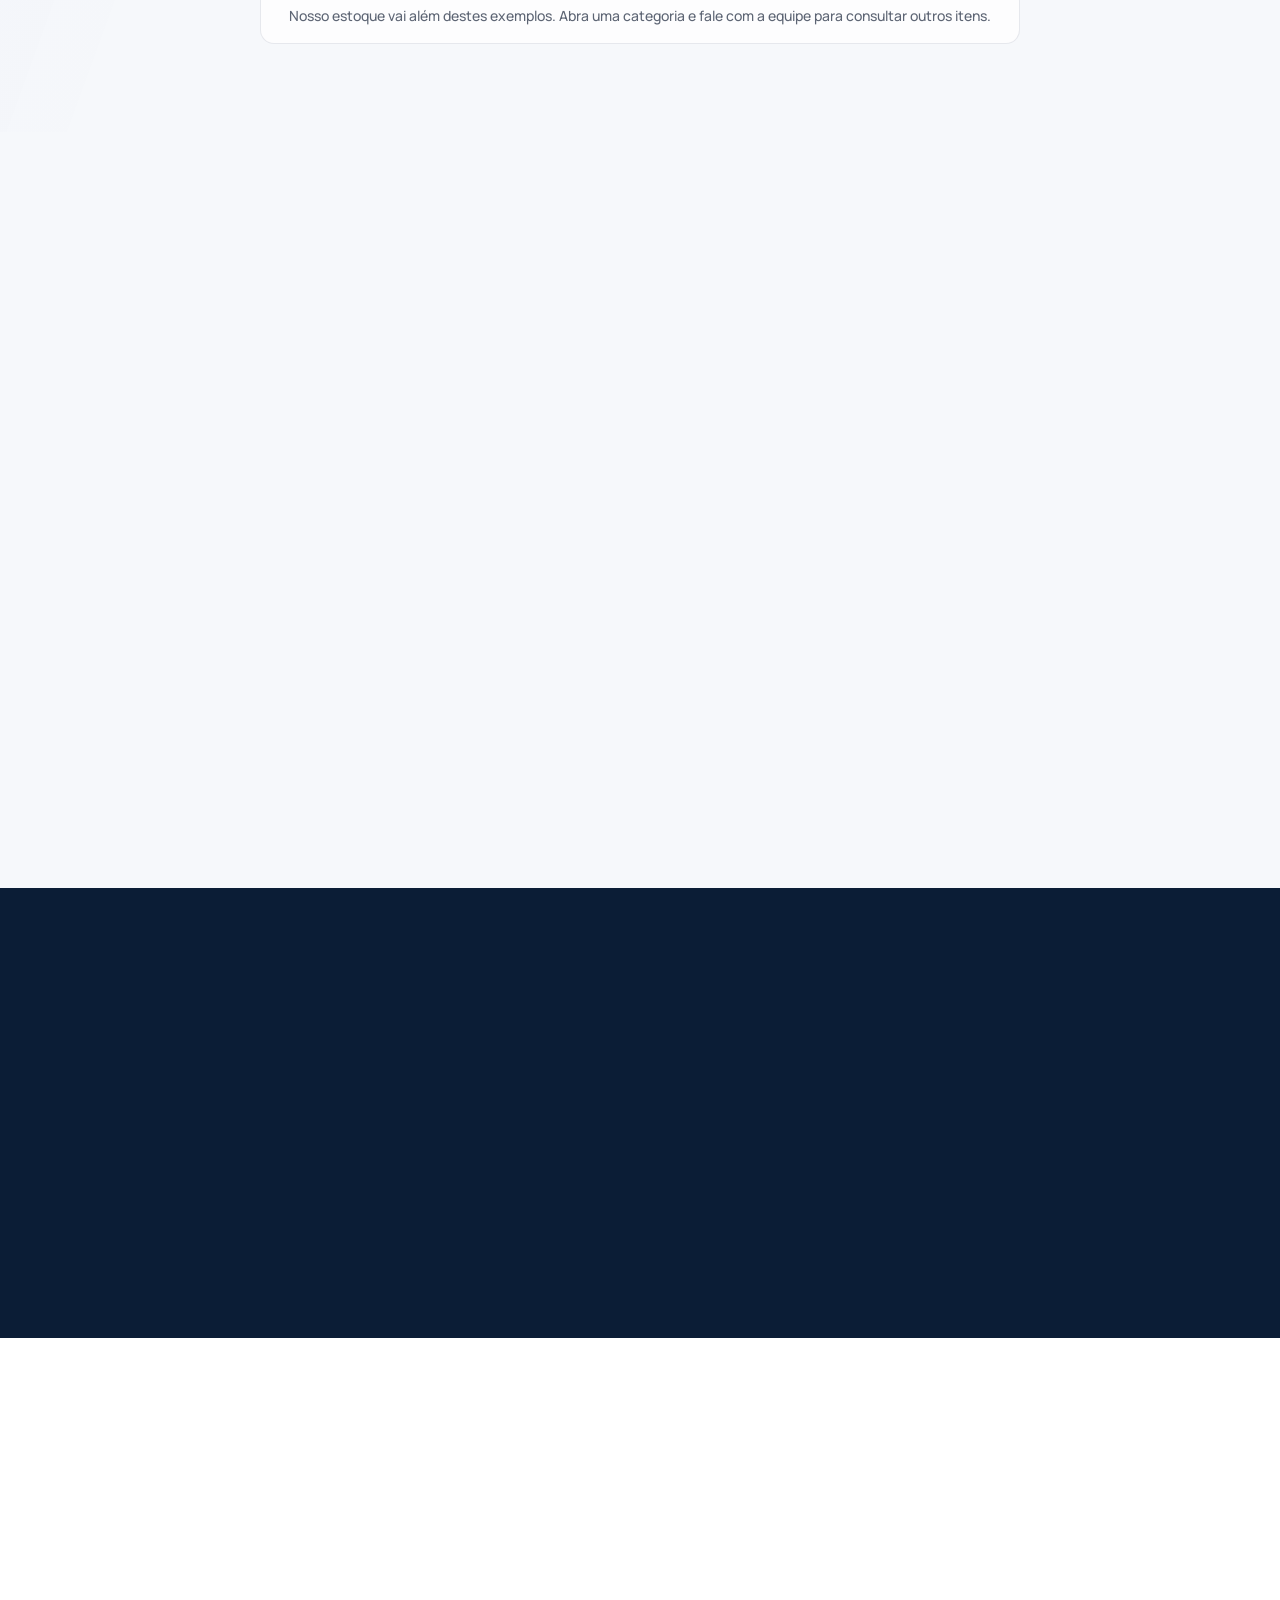
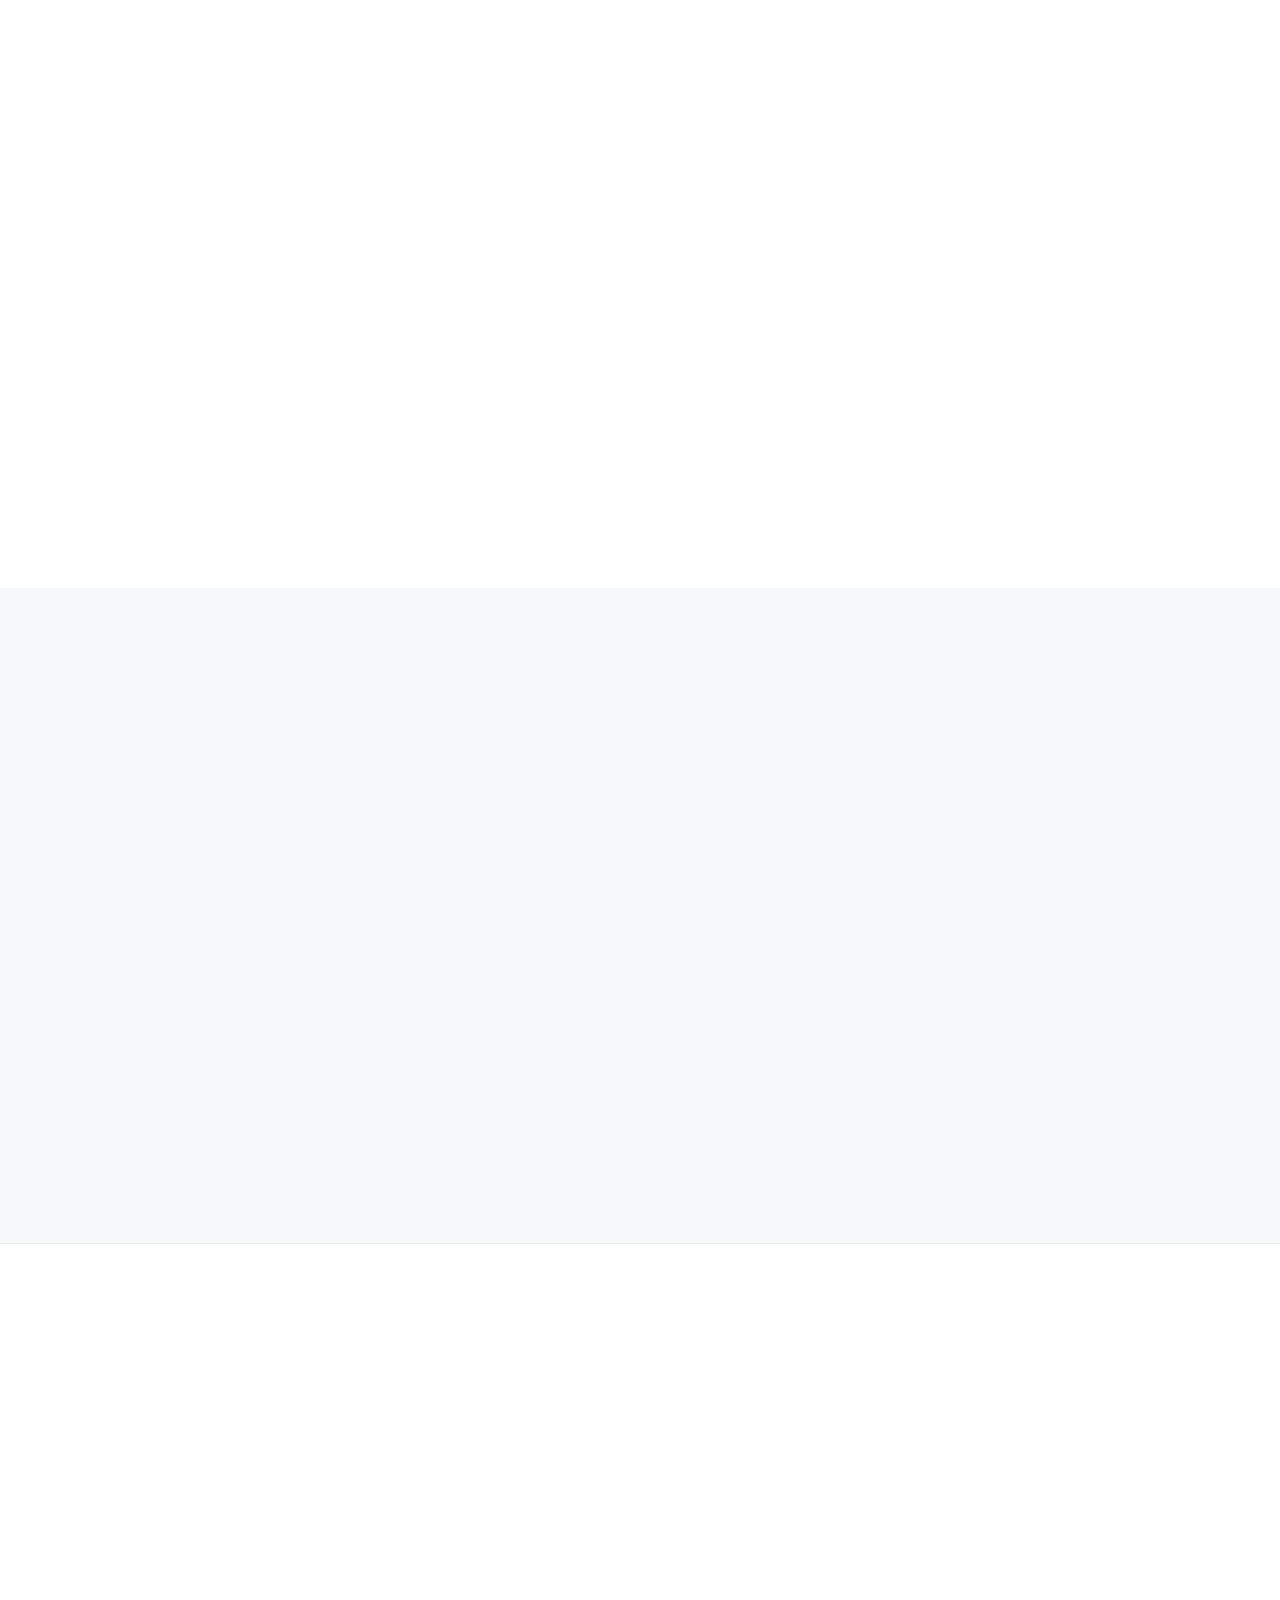
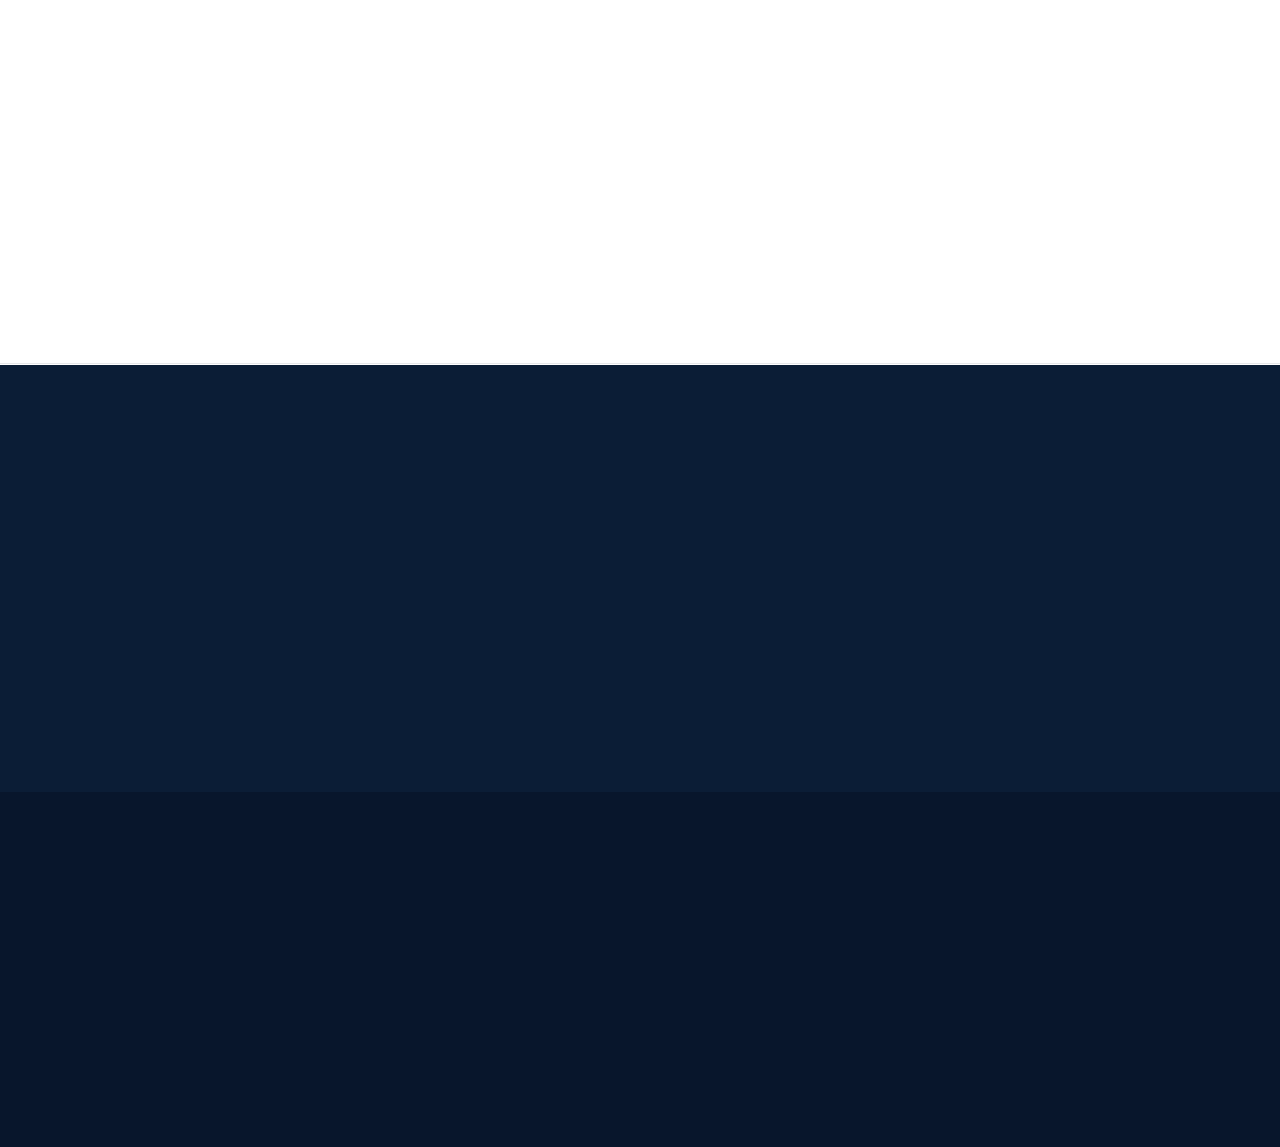
==== commit 90f83d5a: "feat: refine site UX and product copy" ====
--- a/index.html
+++ b/index.html
@@ -8,17 +8,21 @@
   <meta name="color-scheme" content="light">
   <title>Casa do Empreiteiro — Tudo para sua obra, em Cotia-SP</title>
   <meta name="description"
-    content="Casa do Empreiteiro: loja de materiais de construção com atendimento especializado. EPIs, elétrica, ferramentas e muito mais. WhatsApp e loja física em Cotia-SP.">
+    content="Casa do Empreiteiro: loja de materiais de construção com atendimento especializado. EPI´s, materiais elétricos, ferramentas e muito mais. WhatsApp e loja física em Cotia-SP.">
   <meta property="og:title" content="Casa do Empreiteiro — Tudo para sua obra">
   <meta property="og:description"
     content="Materiais para construção com atendimento de quem entende de obra. Fale no WhatsApp ou visite a loja em Cotia-SP.">
   <meta property="og:type" content="website">
+  <meta property="og:locale" content="pt_BR">
+  <meta name="twitter:card" content="summary">
   <link rel="icon" href="assets/logo-ce.png">
   <link rel="preconnect" href="https://fonts.googleapis.com">
   <link rel="preconnect" href="https://fonts.gstatic.com" crossorigin>
+  <link rel="stylesheet"
+    href="https://fonts.googleapis.com/css2?family=Archivo+Black&family=Manrope:wght@400;500;600;700;800&family=IBM+Plex+Mono:wght@500;600&display=swap">
   <link rel="stylesheet" href="https://cdnjs.cloudflare.com/ajax/libs/font-awesome/6.5.1/css/all.min.css">
-  <link rel="stylesheet" href="css/style.css?v=20260817-5">
-  <link rel="stylesheet" href="css/products.css?v=20260817-2">
+  <link rel="stylesheet" href="css/style.css?v=20260819-1">
+  <link rel="stylesheet" href="css/products.css?v=20260819-1">
 </head>
 
 <body>
@@ -36,7 +40,8 @@
   <header class="header" id="header">
     <div class="container nav">
       <a href="#topo" class="brand">
-        <img class="brand-mark" src="assets/logo-ce.png" alt="Casa do Empreiteiro" decoding="async">
+        <img class="brand-mark" src="assets/logo-ce.png" alt="Casa do Empreiteiro" width="501" height="498"
+          decoding="async">
         <span class="brand-text">Casa do Empreiteiro</span>
       </a>
       <nav class="main-nav" id="mainNav" aria-label="Navegação principal">
@@ -76,7 +81,7 @@
 
         </div>
         <div class="hero-below">
-          <p class="lead">Materiais de construção, ferramentas, EPIs e soluções profissionais para sua obra do início ao
+          <p class="lead">Materiais de construção, ferramentas, EPI´s e produtos profissionais para sua obra do início ao
           acabamento.</p>
           <div class="hero-actions">
           <a class="btn btn-yellow" href="#segmentos">Ver produtos</a>
@@ -90,7 +95,8 @@
           <div class="hero-entry-card media-surface">
             <div class="hero-entry-media">
               <img src="assets/fotos-loja/fachada-loja-exterior.jpeg"
-                alt="Entrada da Casa do Empreiteiro com fachada azul" decoding="async">
+                alt="Entrada da Casa do Empreiteiro com fachada azul" width="720" height="1280" fetchpriority="high"
+                decoding="async">
               <span class="hero-entry-tag">Entrada da loja</span>
             </div>
             <div class="hero-entry-copy">
@@ -154,7 +160,7 @@
               </div>
               <div>
                 <strong>Estoque completo</strong>
-                <span>EPIs, elétrica, ferramentas e mais — tudo em um lugar.</span>
+                <span>EPI´s, materiais elétricos, ferramentas e mais — tudo em um lugar.</span>
               </div>
               <div>
                 <strong>Consulta prévia</strong>
@@ -203,7 +209,7 @@
           <div class="diff-row">
             <i class="fa-solid fa-layer-group diff-icon icon-chip" aria-hidden="true"></i>
             <h3>Variedade real</h3>
-            <p>Sortimento organizado — de EPI a conexão hidráulica — sem precisar rodar três lojas.</p>
+            <p>Sortimento organizado — de equipamentos de proteção a conexões hidráulicas — sem precisar rodar três lojas.</p>
           </div>
           <div class="diff-row">
             <i class="fa-solid fa-phone-volume diff-icon icon-chip" aria-hidden="true"></i>
@@ -255,20 +261,20 @@
 
           <div class="loc-facts">
             <div>
-              <i class="fa-solid fa-location-dot"></i>
+              <i class="fa-solid fa-location-dot" aria-hidden="true"></i>
               <div><strong>Endereço</strong><span>Estrada da Roselândia, 1962 — Cotia, SP</span></div>
             </div>
             <div>
-              <i class="fa-solid fa-clock"></i>
+              <i class="fa-solid fa-clock" aria-hidden="true"></i>
               <div><strong>Horário</strong><span>Seg-Sex: 8h às 18h<br>Sáb: 8h às 13h<br>Dom/Feriados: Fechado</span>
               </div>
             </div>
             <div>
-              <i class="fa-solid fa-phone"></i>
+              <i class="fa-solid fa-phone" aria-hidden="true"></i>
               <div><strong>WhatsApp</strong><span>(11) 91440-8209</span></div>
             </div>
             <div>
-              <i class="fa-brands fa-instagram"></i>
+              <i class="fa-brands fa-instagram" aria-hidden="true"></i>
               <div><strong>Instagram</strong><a href="https://instagram.com/casadoempreiteiro" target="_blank"
                   rel="noopener">@casadoempreiteiro</a></div>
             </div>
@@ -306,31 +312,31 @@
 
         <div class="faq-list" id="faqList">
           <div class="faq-item open">
-            <button class="faq-q"><span>A Casa do Empreiteiro atende pelo WhatsApp?</span><span
+            <button class="faq-q" id="faq-question-1" type="button" aria-controls="faq-answer-1"><span>A Casa do Empreiteiro atende pelo WhatsApp?</span><span
                 class="plus">+</span></button>
-            <div class="faq-a">
+            <div class="faq-a" id="faq-answer-1" role="region" aria-labelledby="faq-question-1">
               <p>Sim. É o canal mais rápido pra falar com a equipe, tirar dúvida sobre produto e confirmar estoque antes
                 de vir até a loja.</p>
             </div>
           </div>
           <div class="faq-item">
-            <button class="faq-q"><span>Posso consultar produto antes de ir à loja?</span><span
+            <button class="faq-q" id="faq-question-2" type="button" aria-controls="faq-answer-2"><span>Posso consultar produto antes de ir à loja?</span><span
                 class="plus">+</span></button>
-            <div class="faq-a">
+            <div class="faq-a" id="faq-answer-2" role="region" aria-labelledby="faq-question-2">
               <p>Sim. Manda mensagem pelo WhatsApp com o que você precisa e a equipe confirma disponibilidade.</p>
             </div>
           </div>
           <div class="faq-item">
-            <button class="faq-q"><span>A loja atende profissionais da construção?</span><span
+            <button class="faq-q" id="faq-question-3" type="button" aria-controls="faq-answer-3"><span>A loja atende profissionais da construção?</span><span
                 class="plus">+</span></button>
-            <div class="faq-a">
+            <div class="faq-a" id="faq-answer-3" role="region" aria-labelledby="faq-question-3">
               <p>Sim — empreiteiros, pedreiros, eletricistas, pintores e também quem está reformando ou fazendo
                 manutenção em casa.</p>
             </div>
           </div>
           <div class="faq-item">
-            <button class="faq-q"><span>Onde fica a loja?</span><span class="plus">+</span></button>
-            <div class="faq-a">
+            <button class="faq-q" id="faq-question-4" type="button" aria-controls="faq-answer-4"><span>Onde fica a loja?</span><span class="plus">+</span></button>
+            <div class="faq-a" id="faq-answer-4" role="region" aria-labelledby="faq-question-4">
               <p>Estrada da Roselândia, 1962, Cotia-SP. Toque em "Como chegar" acima para abrir o trajeto no mapa.</p>
             </div>
           </div>
@@ -399,7 +405,7 @@
         <div class="nr-grid">
           <div class="nr-card">
             <div class="nr-icon icon-chip">
-              <i class="fa-solid fa-person-chalkboard"></i>
+              <i class="fa-solid fa-person-chalkboard" aria-hidden="true"></i>
             </div>
             <h3>Treinamentos NR</h3>
             <p>Treinamento online e presencial para empresas e equipes de obra, com linguagem prática e objetiva.</p>
@@ -407,7 +413,7 @@
 
           <div class="nr-card">
             <div class="nr-icon icon-chip">
-              <i class="fa-solid fa-file-signature"></i>
+              <i class="fa-solid fa-file-signature" aria-hidden="true"></i>
             </div>
             <h3>Laudos e programas</h3>
             <p>Elaboração de laudos, PGR, PCMSO, LTCAT e ordem de serviço NR-01 com foco psicossocial.</p>
@@ -415,7 +421,7 @@
 
           <div class="nr-card">
             <div class="nr-icon icon-chip">
-              <i class="fa-solid fa-hard-hat"></i>
+              <i class="fa-solid fa-hard-hat" aria-hidden="true"></i>
             </div>
             <h3>Inspeção e apoio técnico</h3>
             <p>Inspeção de segurança do trabalho e acompanhamento técnico nos canteiros de obra.</p>
@@ -436,7 +442,7 @@
     <section class="final-cta">
       <div class="container">
         <h2>Sua obra começa com uma boa escolha.</h2>
-        <p>Conte com a Casa do Empreiteiro pra encontrar o que sua obra precisa — do EPI ao acabamento.</p>
+        <p>Conte com a Casa do Empreiteiro pra encontrar o que sua obra precisa — dos EPI´s ao acabamento.</p>
         <a class="btn btn-yellow"
           href="https://wa.me/5511914408209?text=Ol%C3%A1!%20Vim%20pelo%20site%20e%20quero%20falar%20com%20a%20Casa%20do%20Empreiteiro."
           target="_blank" rel="noopener">Fale com a Casa do Empreiteiro no WhatsApp</a>
@@ -448,12 +454,13 @@
   <div class="photo-lightbox" id="photoLightbox" hidden aria-hidden="true">
     <button class="photo-lightbox-backdrop" type="button" data-lightbox-close
       aria-label="Fechar visualização ampliada"></button>
-    <figure class="photo-lightbox-dialog" role="dialog" aria-modal="true" aria-label="Visualização ampliada da foto">
+    <figure class="photo-lightbox-dialog" role="dialog" aria-modal="true" aria-label="Visualização ampliada da foto"
+      aria-describedby="photoLightboxCaption" tabindex="-1">
       <button class="photo-lightbox-close" type="button" data-lightbox-close aria-label="Fechar">
         <i class="fa-solid fa-xmark" aria-hidden="true"></i>
       </button>
-      <img data-lightbox-image src="" alt="">
-      <figcaption data-lightbox-caption></figcaption>
+      <img data-lightbox-image alt="">
+      <figcaption id="photoLightboxCaption" data-lightbox-caption></figcaption>
     </figure>
   </div>
 
@@ -462,10 +469,11 @@
       <div class="footer-grid">
         <div>
           <div class="footer-brand">
-            <img class="brand-mark" src="assets/logo-ce.png" alt="Casa do Empreiteiro" decoding="async">
+            <img class="brand-mark" src="assets/logo-ce.png" alt="Casa do Empreiteiro" width="501" height="498"
+              loading="lazy" decoding="async">
             <strong>Casa do Empreiteiro</strong>
           </div>
-          <p class="desc">Tudo para sua obra — desde EPIs até acabamento. Loja física em Cotia-SP com atendimento
+          <p class="desc">Tudo para sua obra — desde EPI´s até acabamento. Loja física em Cotia-SP com atendimento
             especializado.</p>
         </div>
         <div>
@@ -510,7 +518,13 @@
     </svg>
     <span class="label">Falar no WhatsApp</span>
   </a>
-  <script src="js/main.js?v=20260817-2"></script>
+  <noscript>
+    <div class="no-script-message">
+      Para consultar produtos, fale com a Casa do Empreiteiro pelo
+      <a href="https://wa.me/5511914408209">WhatsApp</a>.
+    </div>
+  </noscript>
+  <script src="js/main.js?v=20260819-3"></script>
 </body>
 
 </html>
--- a/css/style.css
+++ b/css/style.css
@@ -4,8 +4,6 @@
    Motivo de assinatura: "ficha técnica" (cantos em L + tracejado)
    extraído dos posts reais de Instagram da loja.
    ========================================================= */
-
-@import url('https://fonts.googleapis.com/css2?family=Archivo+Black&family=Manrope:wght@400;500;600;700;800&family=IBM+Plex+Mono:wght@500;600&display=swap');
 
 :root{
   --blue-mark: #2A26C0;
@@ -30,7 +28,6 @@
 *, *::before, *::after{ box-sizing:border-box; }
 html{
   scroll-behavior:smooth;
-  overflow-x:hidden;
 }
 body{
   margin:0;
@@ -39,7 +36,6 @@
   background:
     linear-gradient(180deg, #f7faff 0%, #eef4fc 38%, #e4ecf8 100%);
   -webkit-font-smoothing:antialiased;
-  overflow-x:hidden;
 }
 img{ max-width:100%; display:block; }
 img.img-error{
@@ -71,6 +67,8 @@
 }
 
 :focus-visible{ outline:3px solid var(--yellow); outline-offset:2px; }
+
+.preserve-case{ text-transform:none; }
 
 /* ---------- ficha técnica frame (signature element) ---------- */
 .ficha{
@@ -678,7 +676,6 @@
 }
 
 /* ---------- loading screen ---------- */
-body:not(.page-ready){ overflow:hidden; }
 .page-loader{
   position:fixed;
   inset:0;
@@ -688,11 +685,20 @@
   background:var(--blue-deep);
   color:#fff;
   transition:opacity .45s ease, visibility .45s ease;
+  animation:loader-failsafe 0s 4s forwards;
 }
 .page-loader.is-hidden{
   opacity:0;
   visibility:hidden;
   pointer-events:none;
+  animation:none;
+}
+@keyframes loader-failsafe{
+  to{
+    opacity:0;
+    visibility:hidden;
+    pointer-events:none;
+  }
 }
 .loader-mark{
   width:min(280px,72vw);
@@ -1867,6 +1873,12 @@
 
 .gallery-shot{
   cursor:zoom-in;
+  width:100%;
+  padding:0;
+  border:0;
+  color:inherit;
+  background:transparent;
+  text-align:left;
   transition:transform .2s ease, filter .2s ease;
 }
 
@@ -1959,6 +1971,31 @@
   overflow:hidden;
 }
 
+.no-script-message{
+  position:fixed;
+  right:16px;
+  bottom:16px;
+  left:16px;
+  z-index:1300;
+  max-width:680px;
+  margin:0 auto;
+  padding:14px 18px;
+  border:1px solid rgba(247,198,0,.55);
+  border-radius:10px;
+  background:var(--blue-deep);
+  color:#fff;
+  font-size:14px;
+  line-height:1.5;
+  box-shadow:0 18px 44px rgba(6,12,28,.28);
+}
+
+.no-script-message a{
+  color:var(--yellow);
+  font-weight:800;
+  text-decoration:underline;
+  text-underline-offset:3px;
+}
+
 .hero-panel-metrics{
   display:grid;
   grid-template-columns:repeat(2, minmax(0,1fr));
@@ -2131,10 +2168,15 @@
   transform:scale(1.03);
 }
 
-.gallery-shot figcaption{
+.gallery-caption{
   color:var(--steel);
   font-size:12px;
   line-height:1.45;
+}
+
+.gallery-frame,
+.gallery-caption{
+  display:block;
 }
 
 .store-shot-facade{
@@ -2550,6 +2592,11 @@
     --header-h: 72px;
   }
 
+  .about-visual{
+    position:static;
+    top:auto;
+  }
+
   .hero-entry-card{
     min-height:auto;
   }
@@ -2600,7 +2647,7 @@
 
   .hero-below .hero-actions{
     display:grid;
-    grid-template-columns:repeat(2, minmax(0, 1fr));
+    grid-template-columns:minmax(0, 1fr);
     width:100%;
     min-width:0;
     justify-self:stretch;
@@ -2700,7 +2747,7 @@
     min-height:160px;
   }
 
-  .gallery-shot figcaption{
+  .gallery-caption{
     font-size:11px;
   }
 
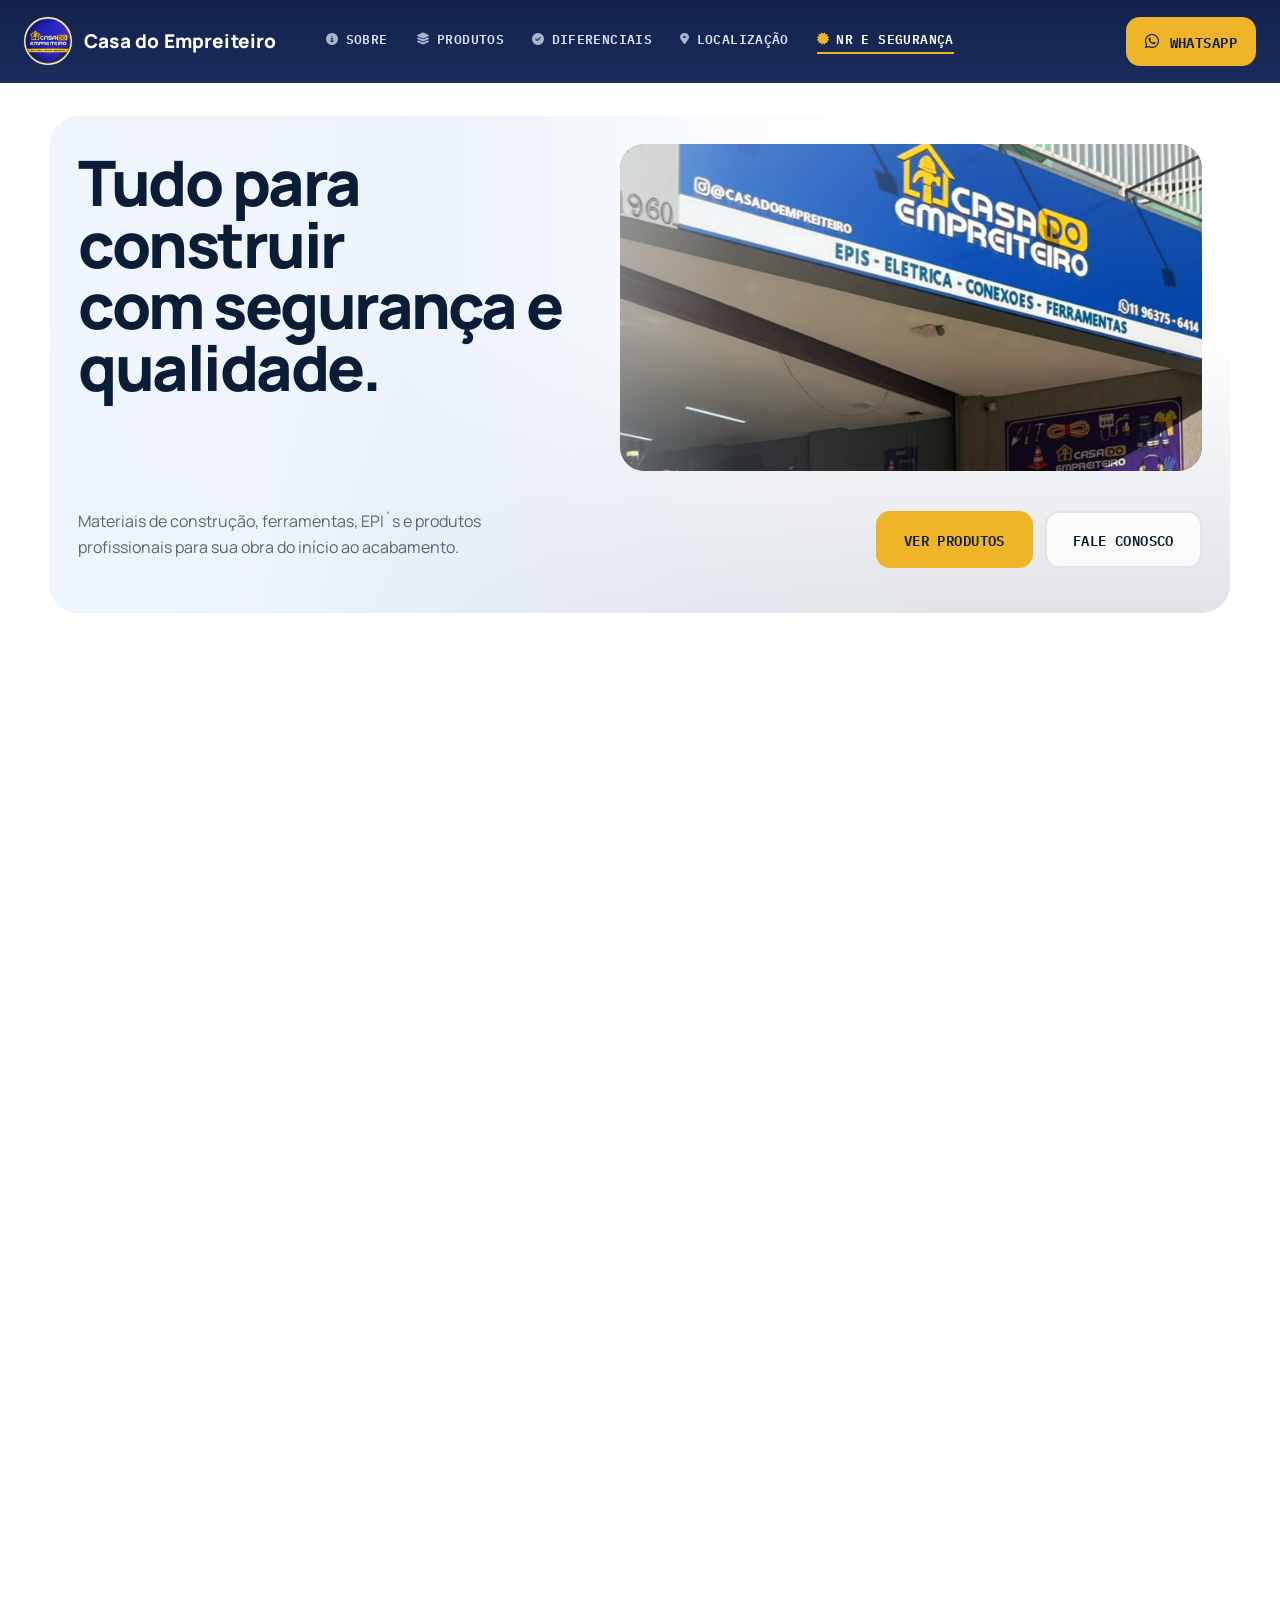
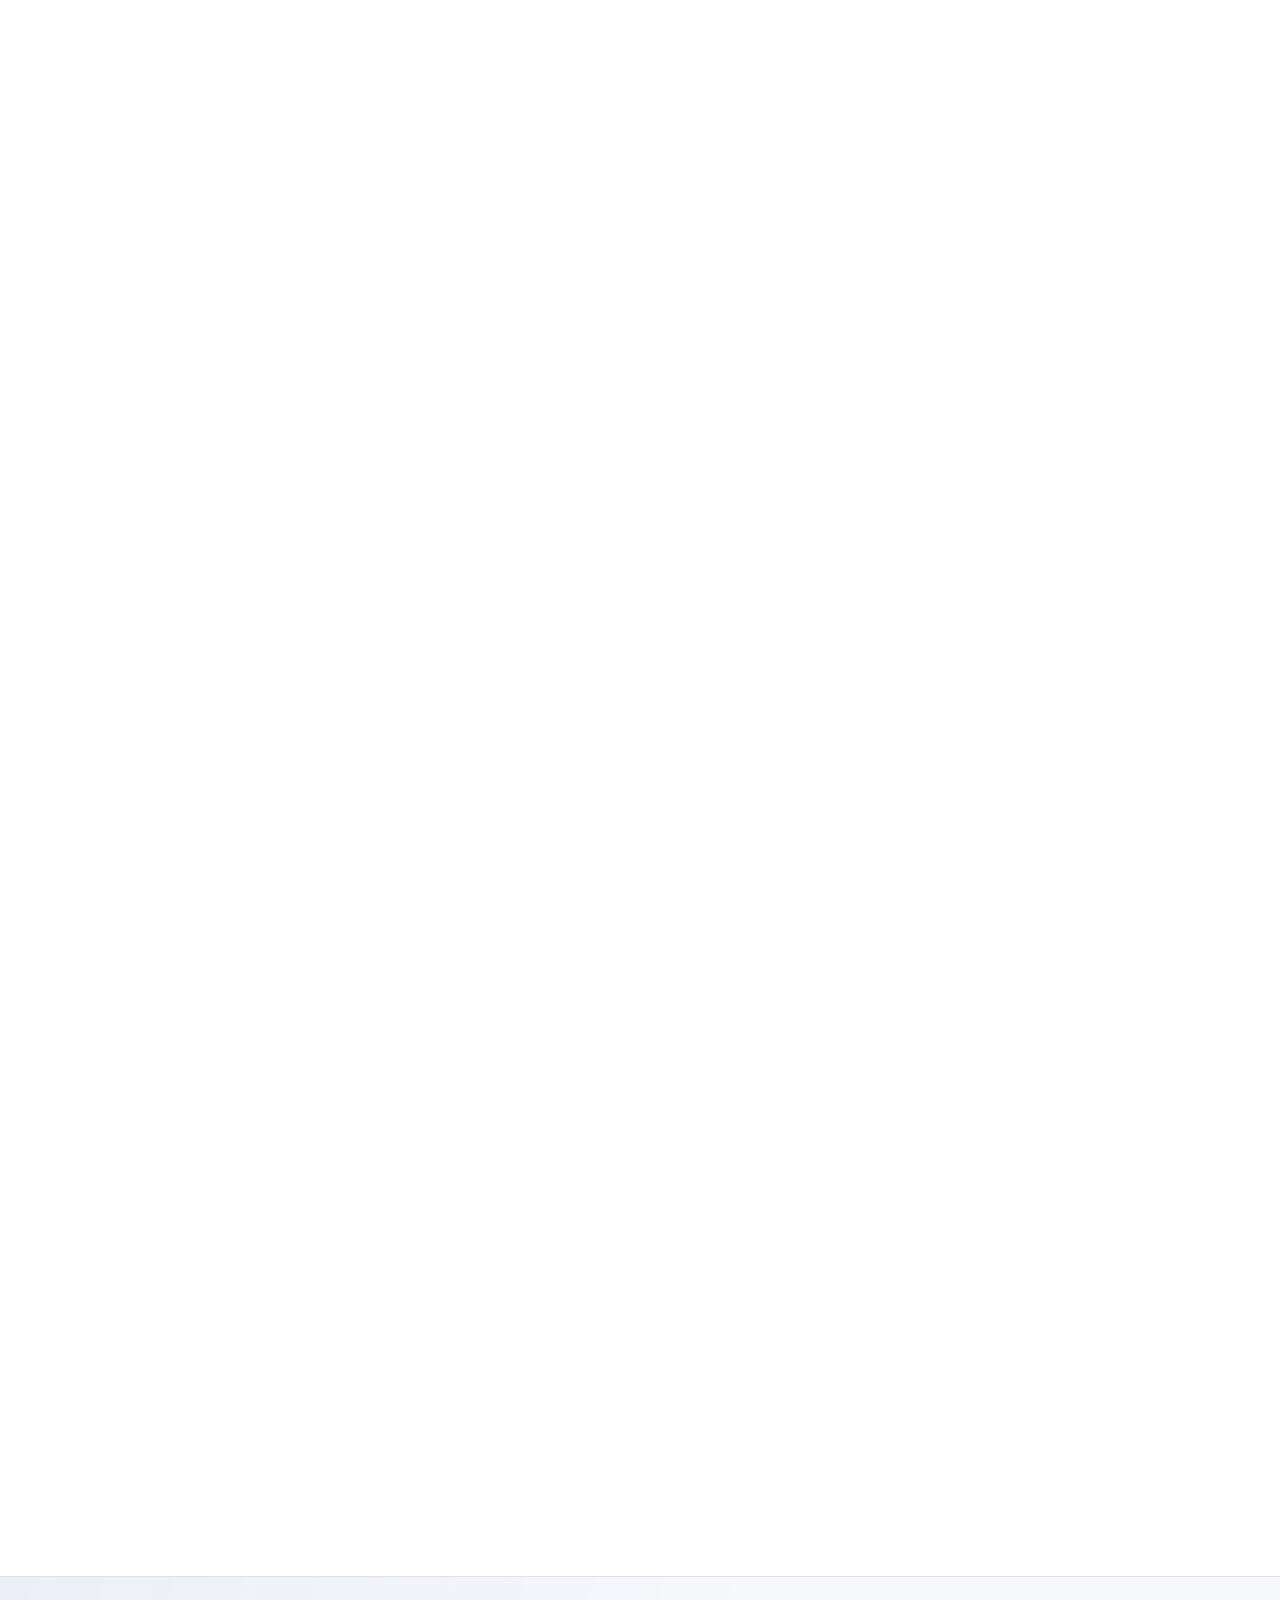
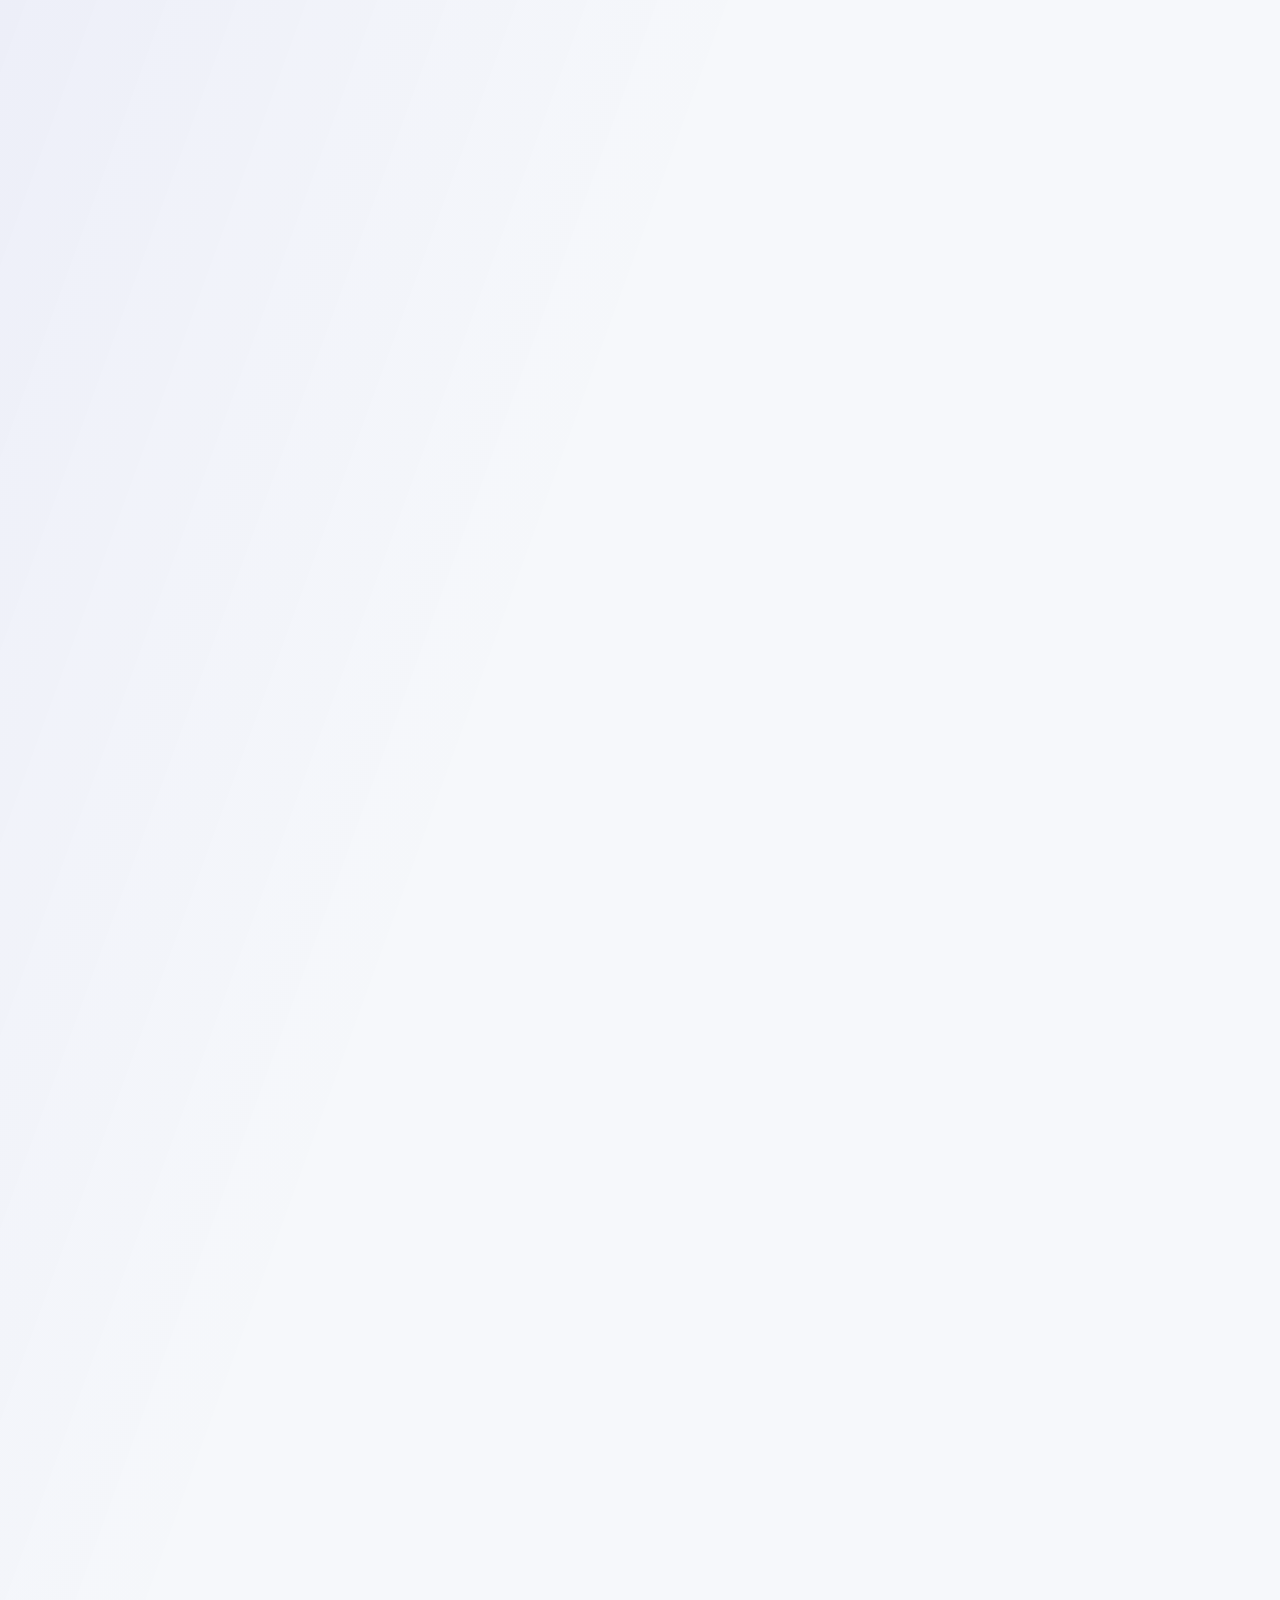
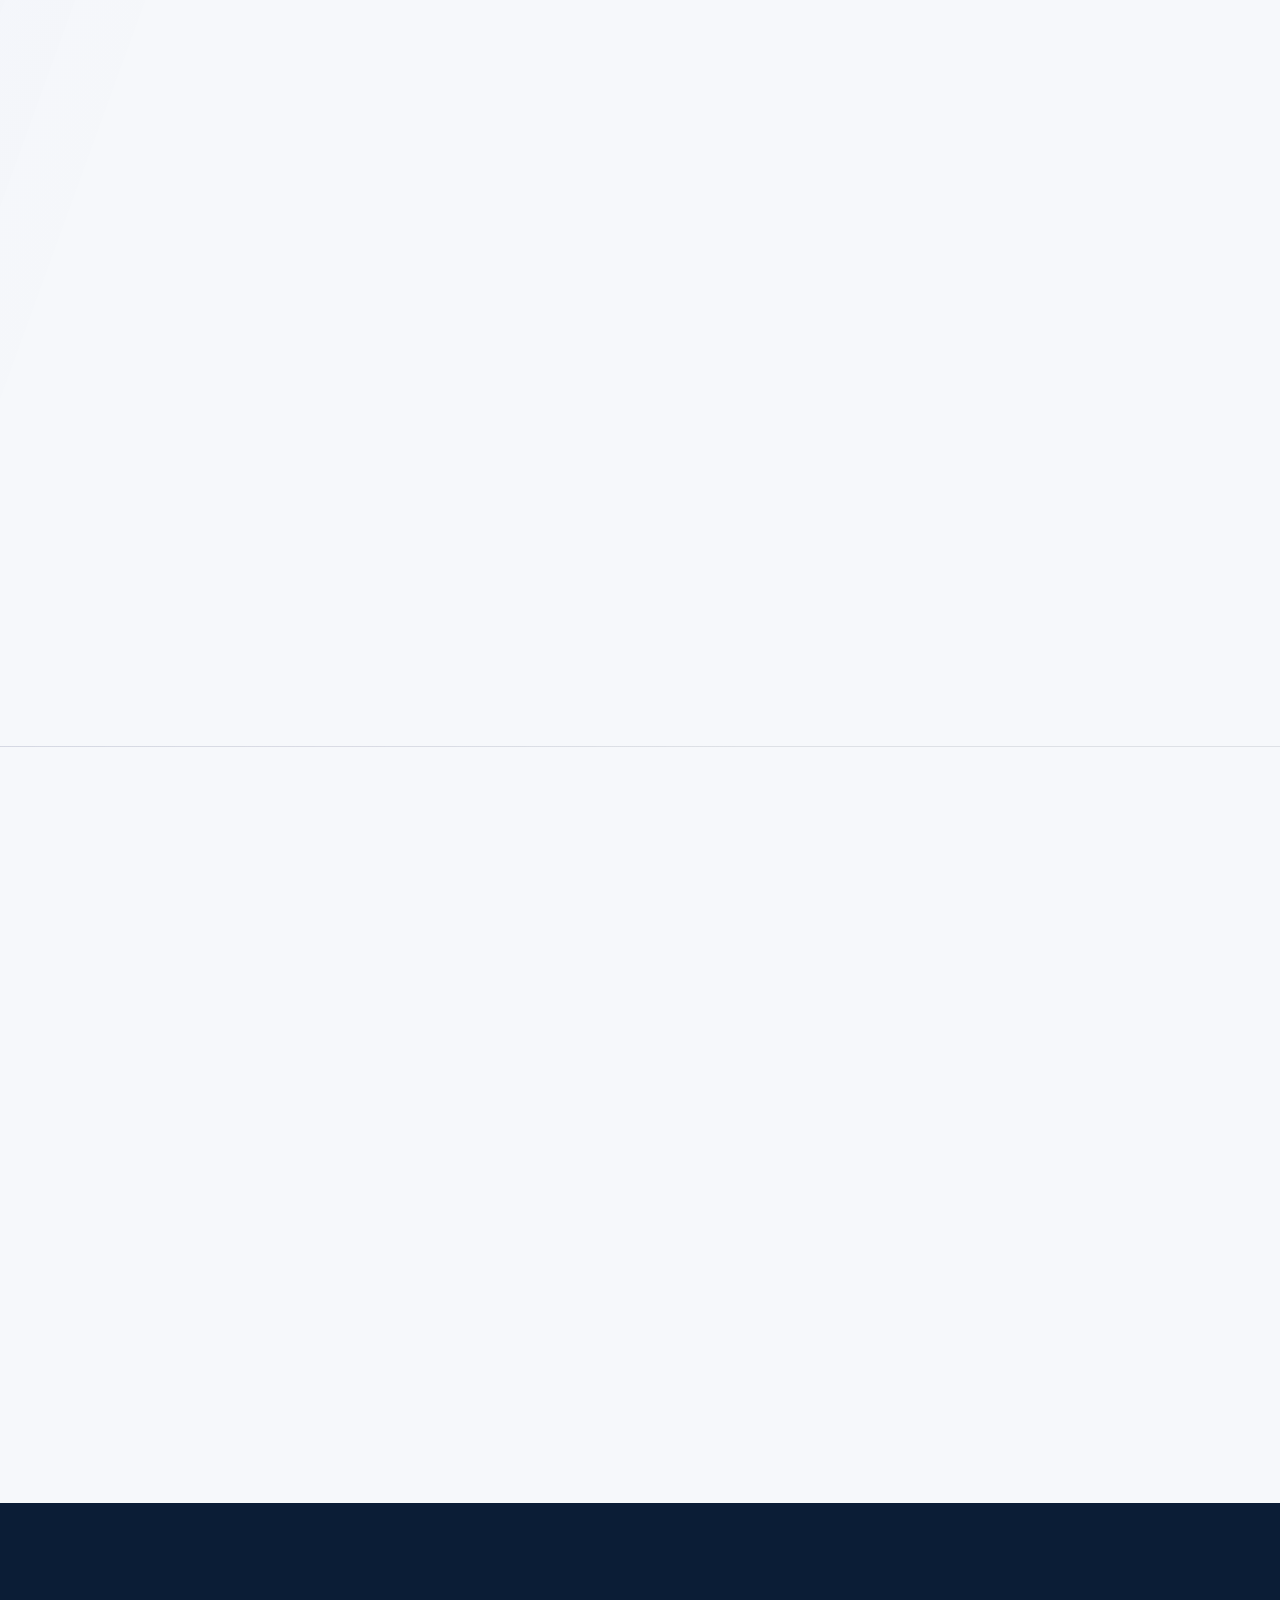
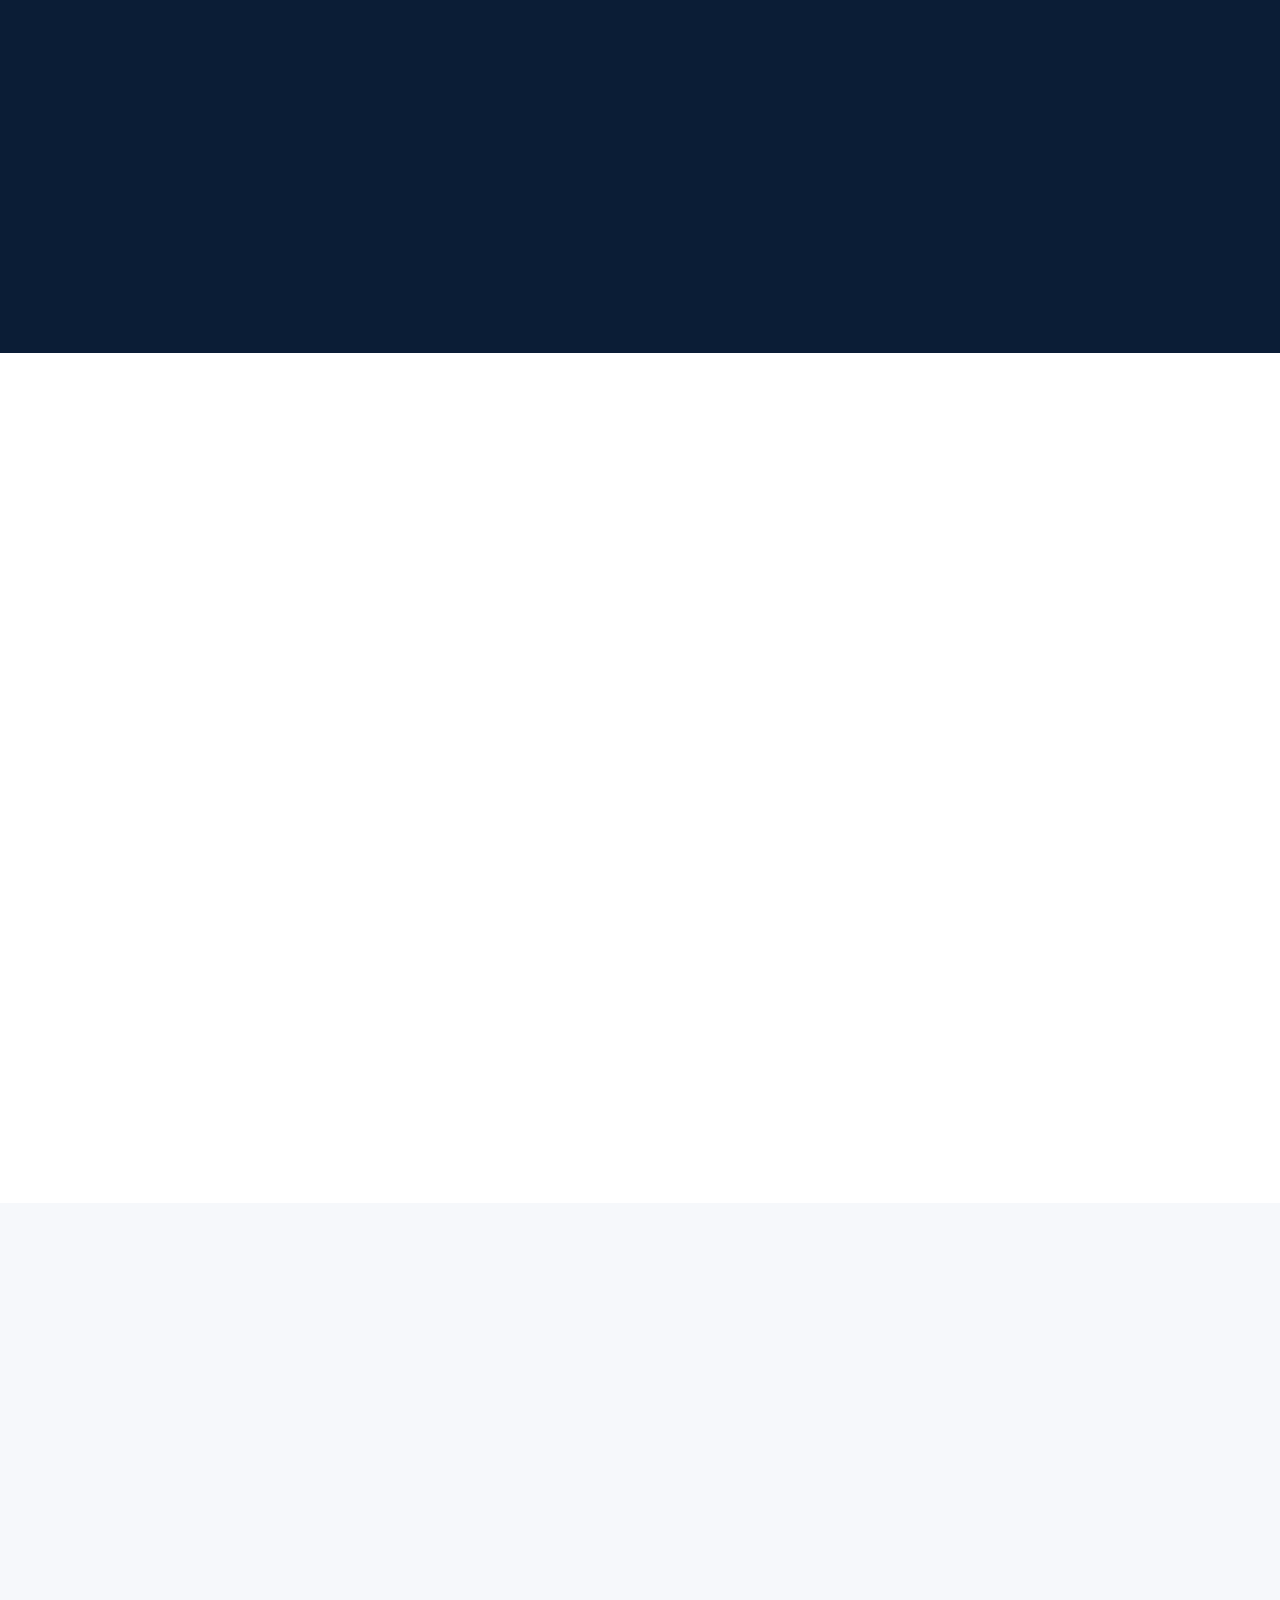
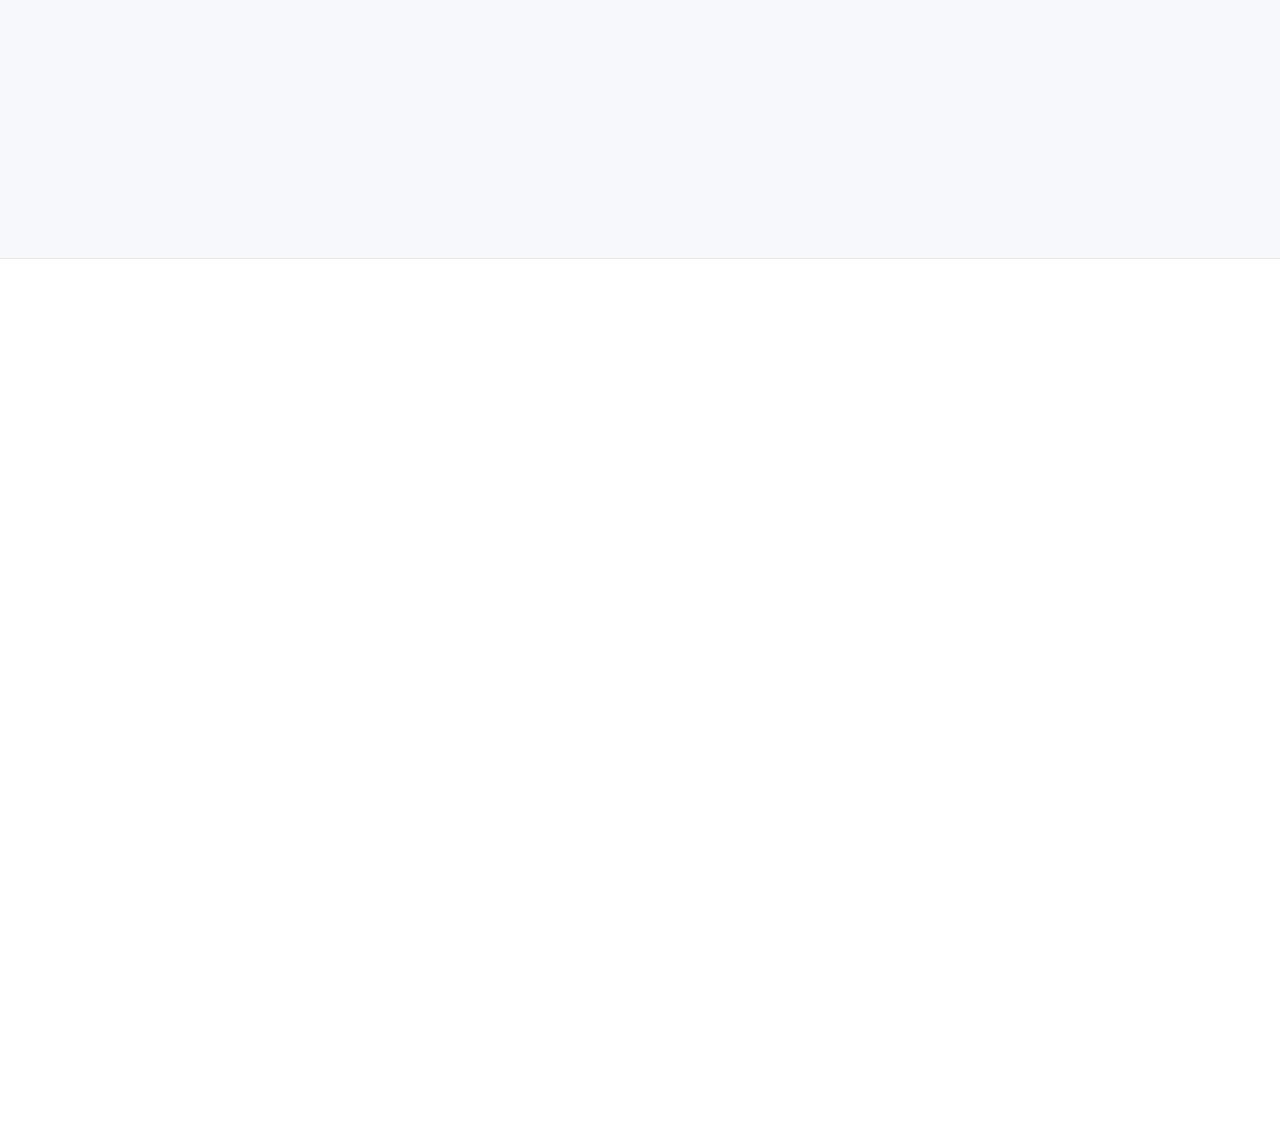
==== commit aba0509e: "Alteração de endereço (1962 para 1960)" ====
--- a/index.html
+++ b/index.html
@@ -262,7 +262,7 @@
           <div class="loc-facts">
             <div>
               <i class="fa-solid fa-location-dot" aria-hidden="true"></i>
-              <div><strong>Endereço</strong><span>Estrada da Roselândia, 1962 — Cotia, SP</span></div>
+              <div><strong>Endereço</strong><span>Estrada da Roselândia, 1960 — Cotia, SP</span></div>
             </div>
             <div>
               <i class="fa-solid fa-clock" aria-hidden="true"></i>
@@ -282,7 +282,7 @@
 
           <div class="loc-actions">
             <a class="btn btn-outline on-light" style="border-color:var(--blue-deep); color:var(--blue-deep);"
-              href="https://www.google.com/maps/search/?api=1&query=Estrada+da+Rosel%C3%A2ndia+1962+Cotia+SP"
+              href="https://www.google.com/maps/search/?api=1&query=Estrada+da+Rosel%C3%A2ndia+1960+Cotia+SP"
               target="_blank" rel="noopener">Como chegar</a>
             <a class="btn btn-yellow" href="https://wa.me/5511914408209" target="_blank" rel="noopener">Falar no
               WhatsApp</a>
@@ -296,7 +296,7 @@
           <span class="ficha-corner c-br"></span>
           <span class="ficha-tag">Localização</span>
           <iframe title="Mapa Casa do Empreiteiro" loading="lazy"
-            src="https://www.google.com/maps?q=Estrada+da+Rosel%C3%A2ndia,+1962,+Cotia,+SP&output=embed"></iframe>
+            src="https://www.google.com/maps?q=Estrada+da+Rosel%C3%A2ndia,+1960,+Cotia,+SP&output=embed"></iframe>
         </div>
       </div>
     </section>
@@ -337,7 +337,7 @@
           <div class="faq-item">
             <button class="faq-q" id="faq-question-4" type="button" aria-controls="faq-answer-4"><span>Onde fica a loja?</span><span class="plus">+</span></button>
             <div class="faq-a" id="faq-answer-4" role="region" aria-labelledby="faq-question-4">
-              <p>Estrada da Roselândia, 1962, Cotia-SP. Toque em "Como chegar" acima para abrir o trajeto no mapa.</p>
+              <p>Estrada da Roselândia, 1960, Cotia-SP. Toque em "Como chegar" acima para abrir o trajeto no mapa.</p>
             </div>
           </div>
         </div>
@@ -497,7 +497,7 @@
         <div>
           <h4>Endereço</h4>
           <ul>
-            <li>Estrada da Roselândia, 1962</li>
+            <li>Estrada da Roselândia, 1960</li>
             <li>Cotia - SP</li>
           </ul>
         </div>
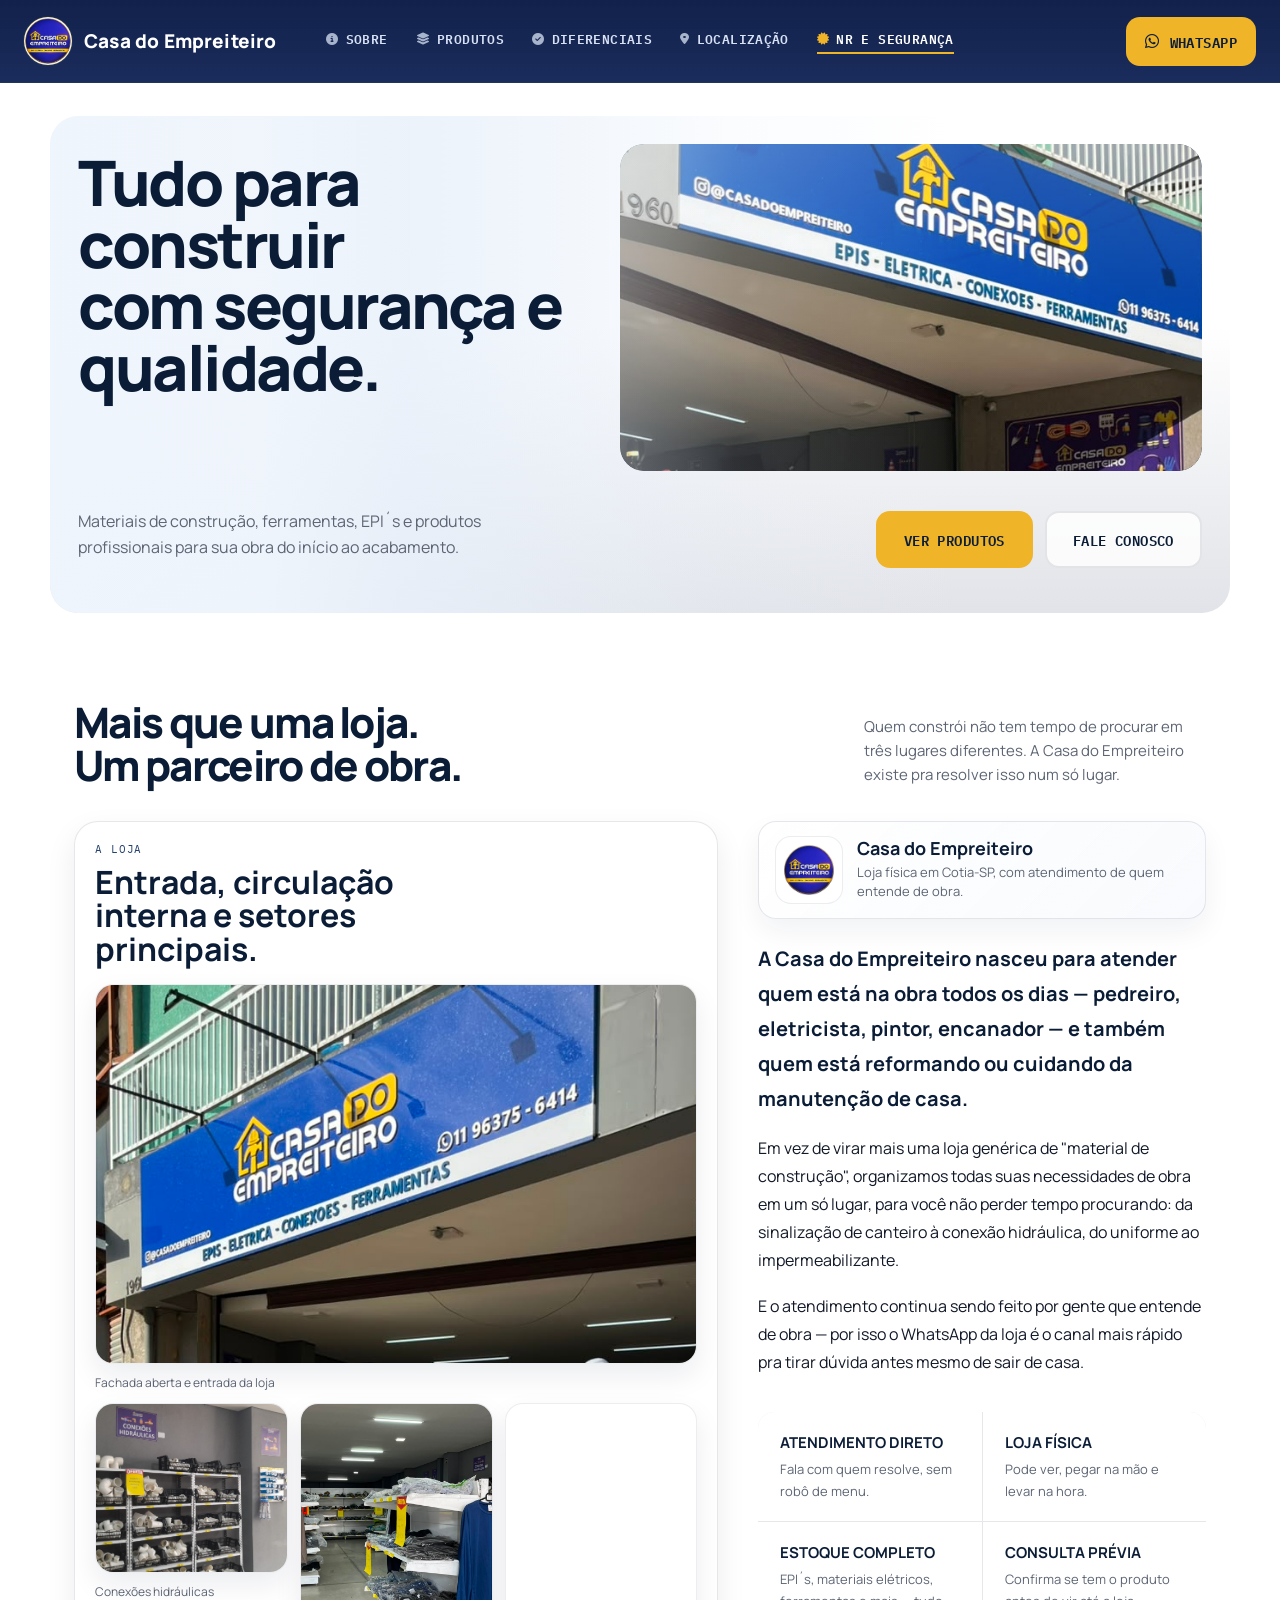
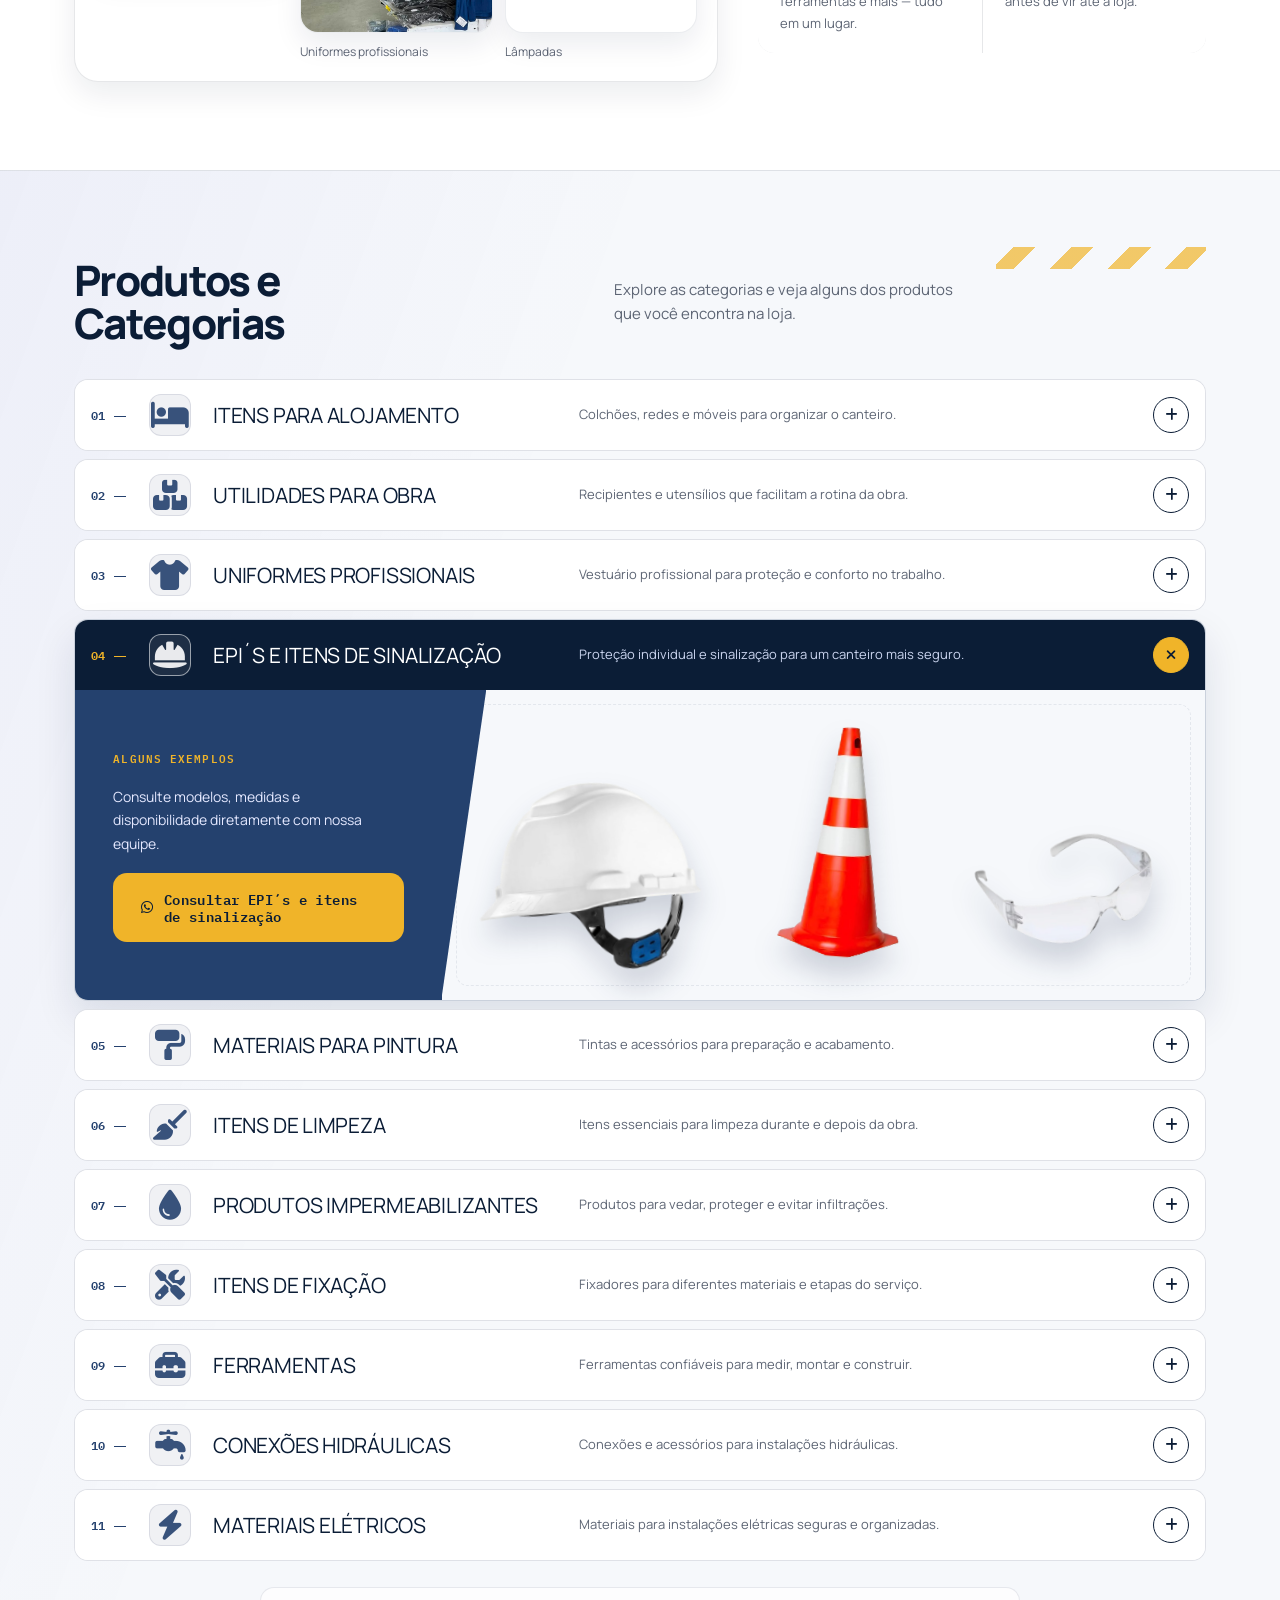
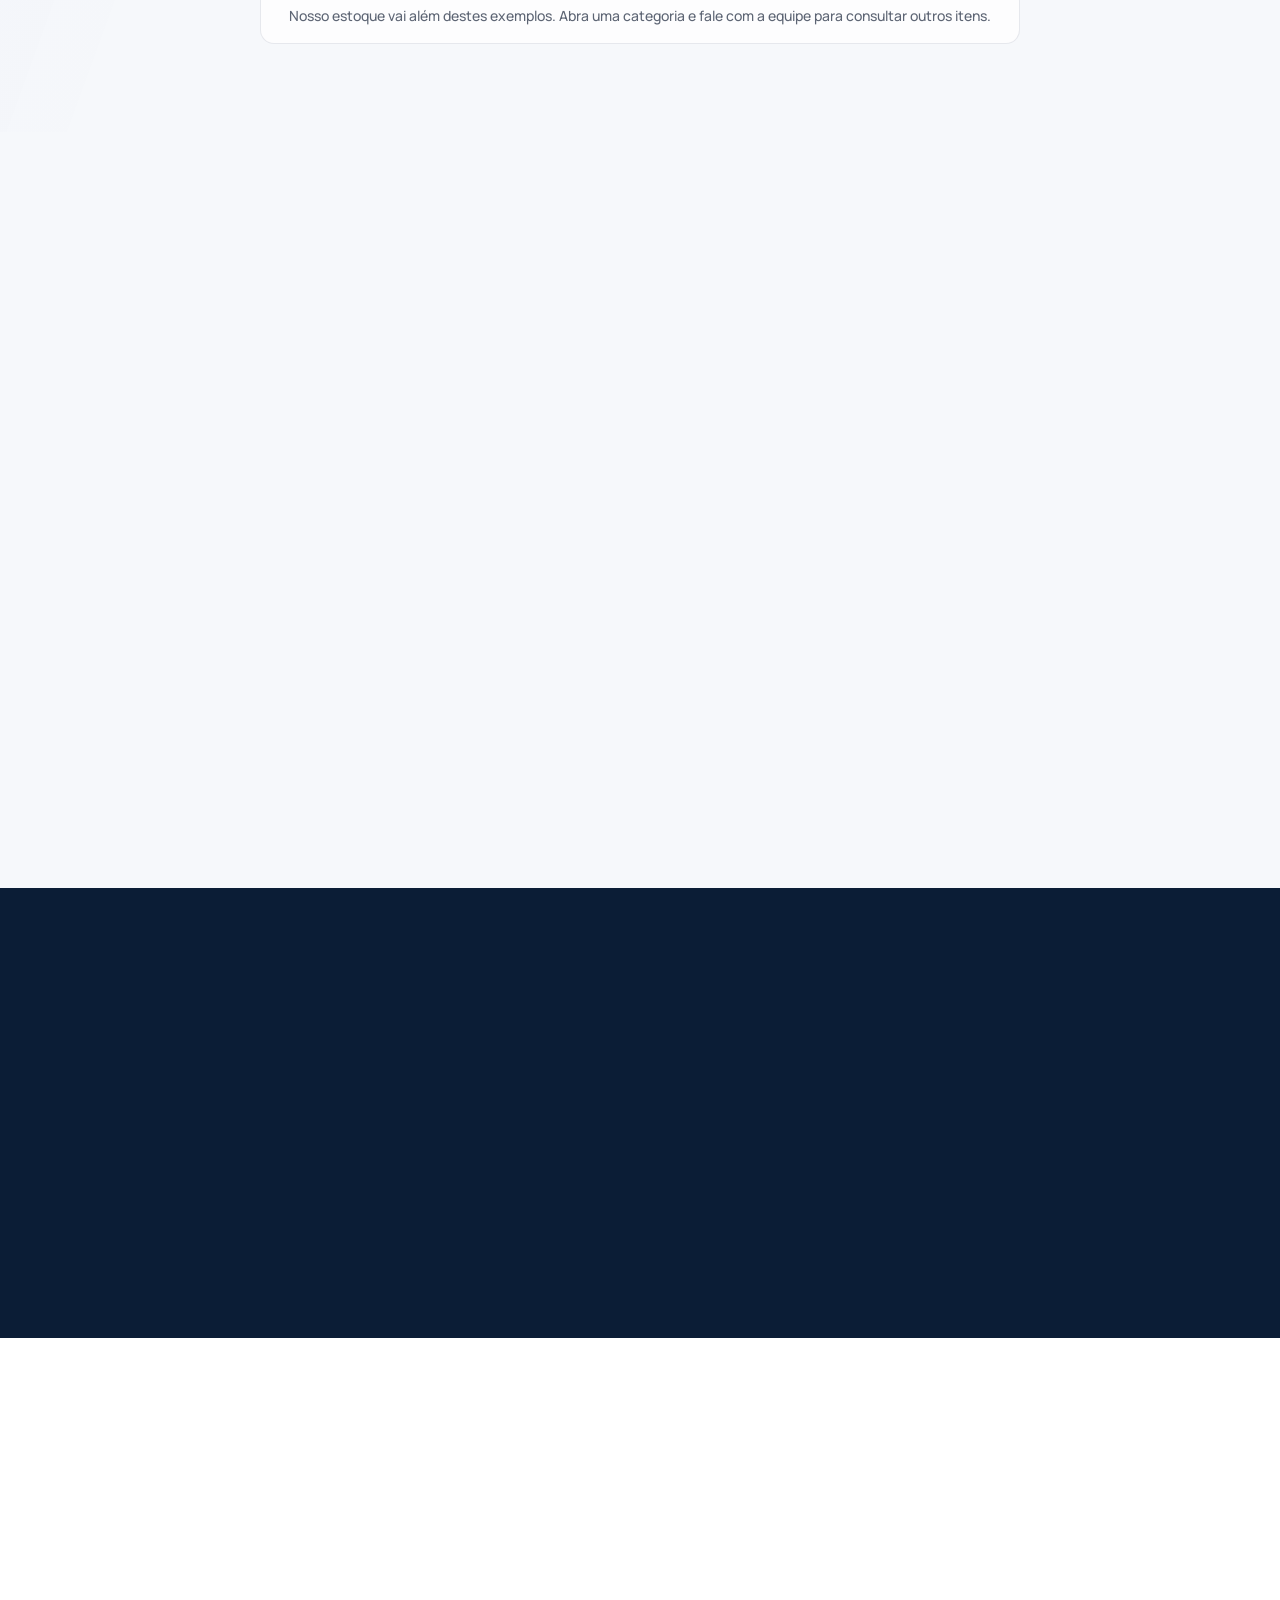
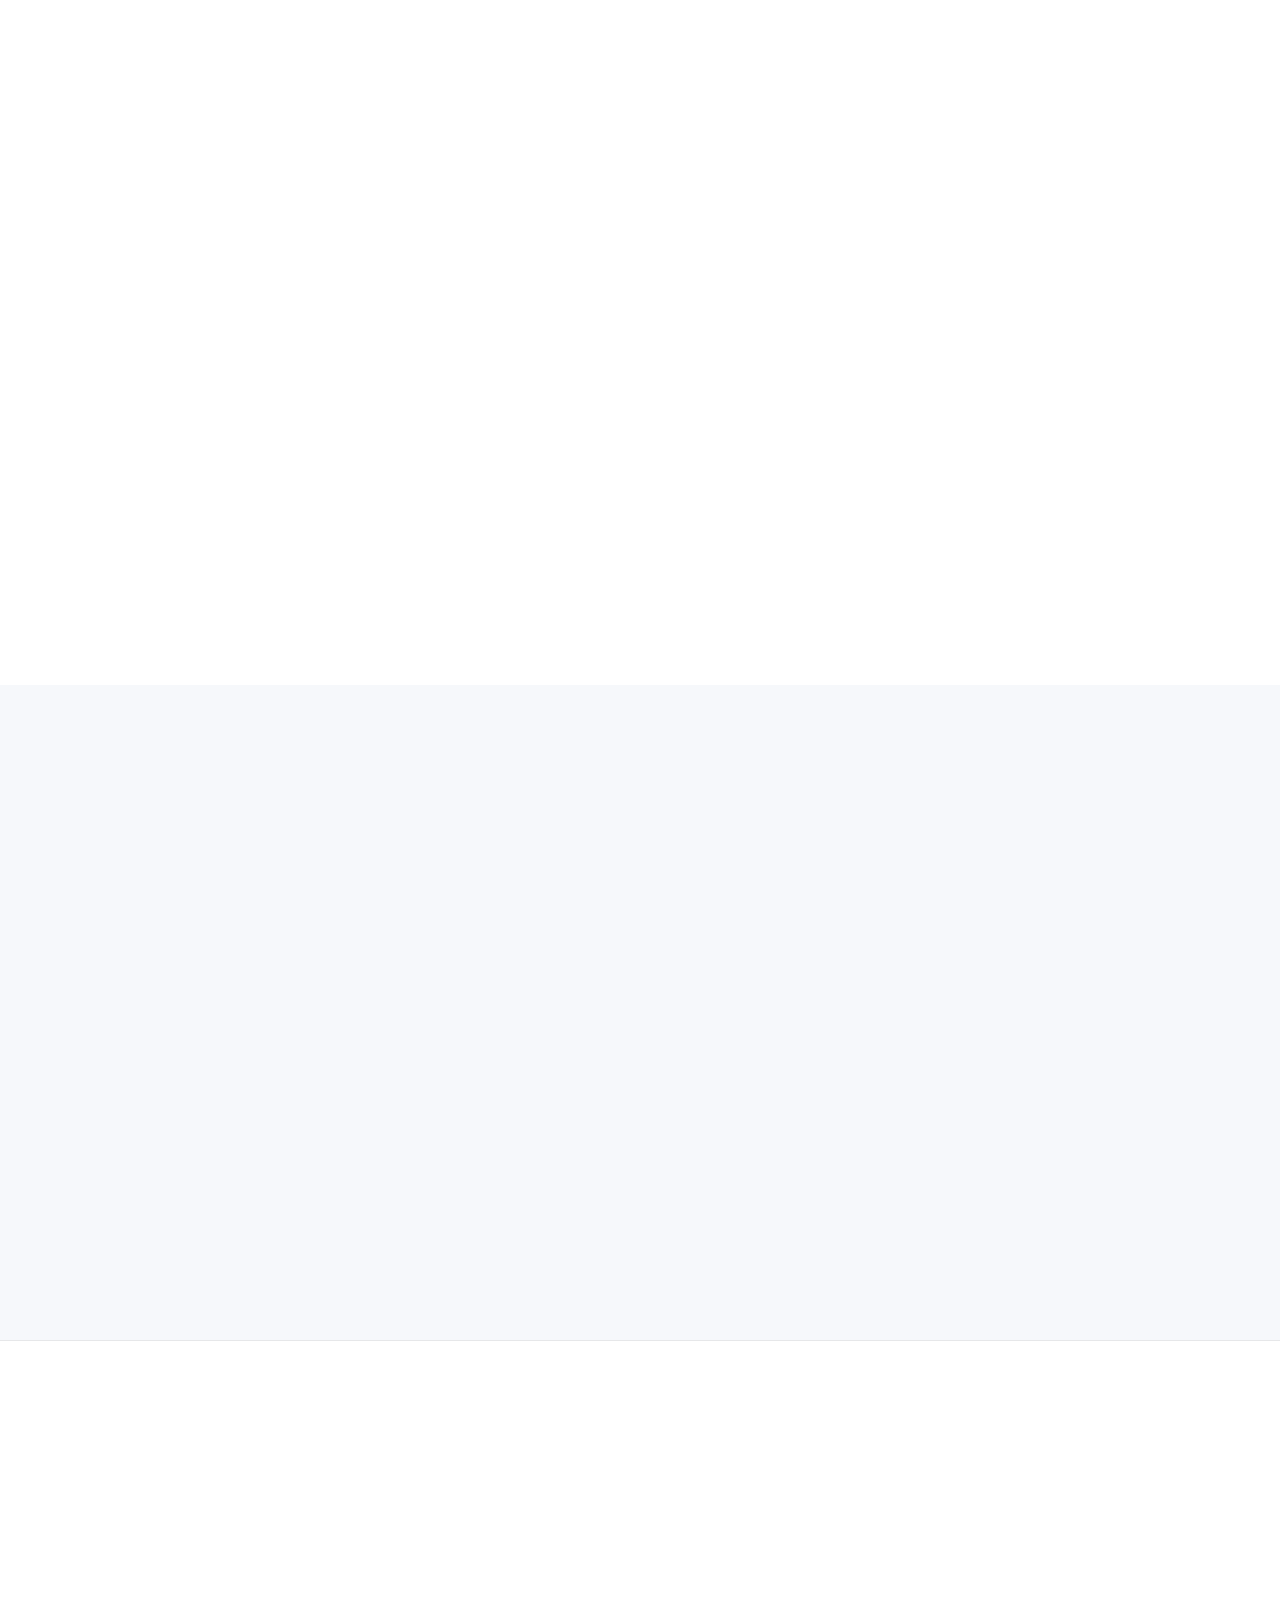
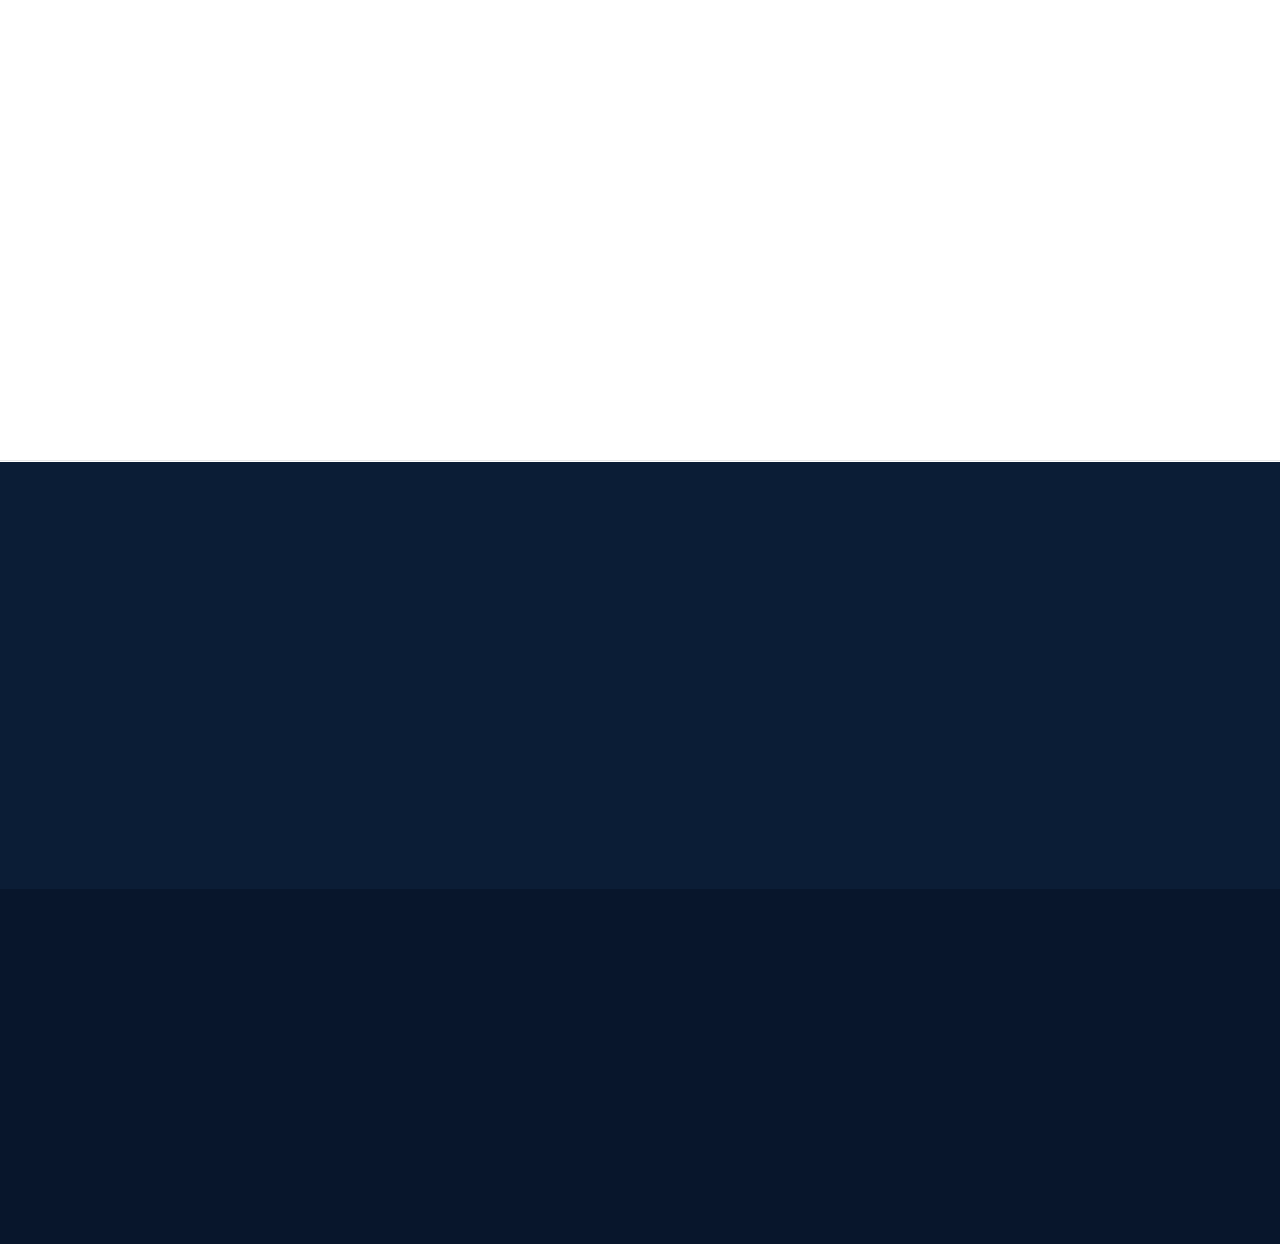
==== commit 15e0e50d: "Add SEO metadata and Google verification" ====
--- a/index.html
+++ b/index.html
@@ -7,14 +7,24 @@
   <meta name="theme-color" content="#0A1A45">
   <meta name="color-scheme" content="light">
   <title>Casa do Empreiteiro — Tudo para sua obra, em Cotia-SP</title>
+  <meta name="robots" content="index, follow">
   <meta name="description"
-    content="Casa do Empreiteiro: loja de materiais de construção com atendimento especializado. EPI´s, materiais elétricos, ferramentas e muito mais. WhatsApp e loja física em Cotia-SP.">
+    content="Casa do Empreiteiro em Cotia-SP: materiais de construção, EPI´s, ferramentas, elétrica, hidráulica, pintura, impermeabilizantes e treinamentos NR.">
+  <meta name="keywords"
+    content="Casa do Empreiteiro, materiais de construção Cotia, loja de materiais de construção Cotia, EPI Cotia, ferramentas Cotia, material elétrico Cotia, material hidráulico Cotia, pintura Cotia, impermeabilizantes Cotia, uniformes profissionais Cotia, segurança do trabalho Cotia, treinamento NR Cotia">
+  <link rel="canonical" href="https://casadoempreiteiroepis.com.br/">
   <meta property="og:title" content="Casa do Empreiteiro — Tudo para sua obra">
   <meta property="og:description"
-    content="Materiais para construção com atendimento de quem entende de obra. Fale no WhatsApp ou visite a loja em Cotia-SP.">
+    content="Materiais para construção, EPI´s, ferramentas, elétrica, hidráulica e treinamentos NR com atendimento especializado em Cotia-SP.">
   <meta property="og:type" content="website">
+  <meta property="og:url" content="https://casadoempreiteiroepis.com.br/">
+  <meta property="og:image" content="https://casadoempreiteiroepis.com.br/assets/preview-desktop.png">
   <meta property="og:locale" content="pt_BR">
   <meta name="twitter:card" content="summary">
+  <meta name="twitter:title" content="Casa do Empreiteiro — Materiais de construção em Cotia-SP">
+  <meta name="twitter:description"
+    content="Loja em Cotia-SP com materiais para obra, EPI´s, ferramentas, elétrica, hidráulica, pintura e treinamentos NR.">
+  <meta name="twitter:image" content="https://casadoempreiteiroepis.com.br/assets/preview-desktop.png">
   <link rel="icon" href="assets/logo-ce.png">
   <link rel="preconnect" href="https://fonts.googleapis.com">
   <link rel="preconnect" href="https://fonts.gstatic.com" crossorigin>
@@ -23,6 +33,54 @@
   <link rel="stylesheet" href="https://cdnjs.cloudflare.com/ajax/libs/font-awesome/6.5.1/css/all.min.css">
   <link rel="stylesheet" href="css/style.css?v=20260819-1">
   <link rel="stylesheet" href="css/products.css?v=20260819-1">
+  <script type="application/ld+json">
+    {
+      "@context": "https://schema.org",
+      "@type": "HardwareStore",
+      "@id": "https://casadoempreiteiroepis.com.br/#loja",
+      "name": "Casa do Empreiteiro",
+      "url": "https://casadoempreiteiroepis.com.br/",
+      "image": "https://casadoempreiteiroepis.com.br/assets/logo-ce.png",
+      "logo": "https://casadoempreiteiroepis.com.br/assets/logo-ce.png",
+      "description": "Loja de materiais de construcao em Cotia-SP com EPI, ferramentas, materiais eletricos, hidraulicos, pintura, impermeabilizantes, uniformes profissionais e treinamentos NR.",
+      "telephone": "+55 11 91440-8209",
+      "email": "casadoempreiteiro26@gmail.com",
+      "address": {
+        "@type": "PostalAddress",
+        "streetAddress": "Estrada da Roselandia, 1960",
+        "addressLocality": "Cotia",
+        "addressRegion": "SP",
+        "addressCountry": "BR"
+      },
+      "areaServed": ["Cotia", "Vargem Grande Paulista", "Granja Viana", "Itapevi", "Sao Paulo"],
+      "hasMap": "https://maps.app.goo.gl/1MghBiiATcDAtLvJ7",
+      "sameAs": [
+        "https://instagram.com/casadoempreiteiro",
+        "https://maps.app.goo.gl/1MghBiiATcDAtLvJ7"
+      ],
+      "openingHoursSpecification": [
+        {
+          "@type": "OpeningHoursSpecification",
+          "dayOfWeek": ["Monday", "Tuesday", "Wednesday", "Thursday", "Friday"],
+          "opens": "08:00",
+          "closes": "18:00"
+        },
+        {
+          "@type": "OpeningHoursSpecification",
+          "dayOfWeek": "Saturday",
+          "opens": "08:00",
+          "closes": "13:00"
+        }
+      ],
+      "makesOffer": [
+        { "@type": "Offer", "itemOffered": { "@type": "Product", "name": "Materiais de construcao" } },
+        { "@type": "Offer", "itemOffered": { "@type": "Product", "name": "EPI e seguranca do trabalho" } },
+        { "@type": "Offer", "itemOffered": { "@type": "Product", "name": "Ferramentas" } },
+        { "@type": "Offer", "itemOffered": { "@type": "Product", "name": "Materiais eletricos e hidraulicos" } },
+        { "@type": "Offer", "itemOffered": { "@type": "Service", "name": "Treinamentos NR" } }
+      ]
+    }
+  </script>
 </head>
 
 <body>
@@ -274,6 +332,10 @@
               <div><strong>WhatsApp</strong><span>(11) 91440-8209</span></div>
             </div>
             <div>
+              <i class="fa-solid fa-envelope" aria-hidden="true"></i>
+              <div><strong>E-mail</strong><a href="mailto:casadoempreiteiro26@gmail.com">casadoempreiteiro26@gmail.com</a></div>
+            </div>
+            <div>
               <i class="fa-brands fa-instagram" aria-hidden="true"></i>
               <div><strong>Instagram</strong><a href="https://instagram.com/casadoempreiteiro" target="_blank"
                   rel="noopener">@casadoempreiteiro</a></div>
@@ -282,7 +344,7 @@
 
           <div class="loc-actions">
             <a class="btn btn-outline on-light" style="border-color:var(--blue-deep); color:var(--blue-deep);"
-              href="https://www.google.com/maps/search/?api=1&query=Estrada+da+Rosel%C3%A2ndia+1960+Cotia+SP"
+              href="https://maps.app.goo.gl/1MghBiiATcDAtLvJ7"
               target="_blank" rel="noopener">Como chegar</a>
             <a class="btn btn-yellow" href="https://wa.me/5511914408209" target="_blank" rel="noopener">Falar no
               WhatsApp</a>
@@ -296,7 +358,7 @@
           <span class="ficha-corner c-br"></span>
           <span class="ficha-tag">Localização</span>
           <iframe title="Mapa Casa do Empreiteiro" loading="lazy"
-            src="https://www.google.com/maps?q=Estrada+da+Rosel%C3%A2ndia,+1960,+Cotia,+SP&output=embed"></iframe>
+            src="https://www.google.com/maps?q=Casa+do+Empreiteiro+Estrada+da+Rosel%C3%A2ndia+1960+Cotia+SP&output=embed"></iframe>
         </div>
       </div>
     </section>
@@ -490,6 +552,7 @@
           <h4>Contato</h4>
           <ul>
             <li><a href="https://wa.me/5511914408209" target="_blank" rel="noopener">(11) 91440-8209</a></li>
+            <li><a href="mailto:casadoempreiteiro26@gmail.com">casadoempreiteiro26@gmail.com</a></li>
             <li><a href="https://instagram.com/casadoempreiteiro" target="_blank" rel="noopener"><i
                   class="fa-brands fa-instagram" aria-hidden="true"></i> @casadoempreiteiro</a></li>
           </ul>
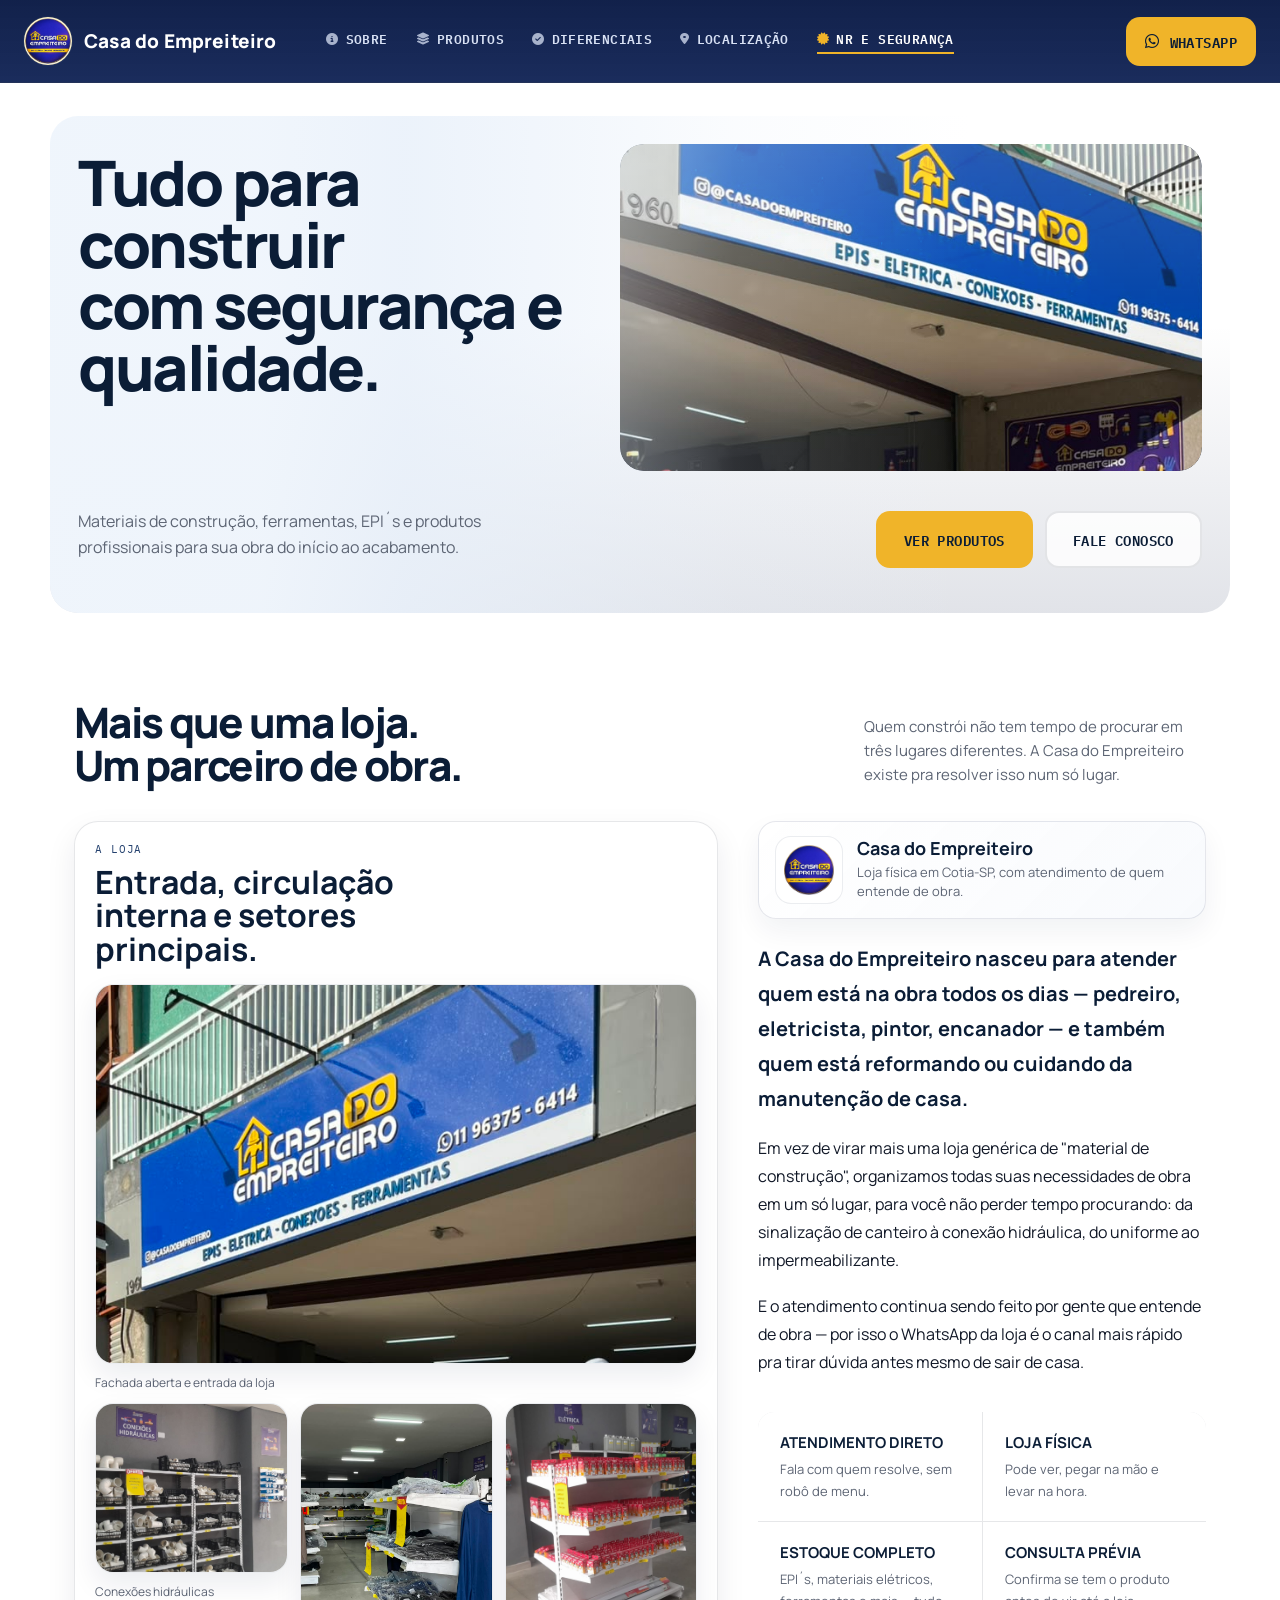
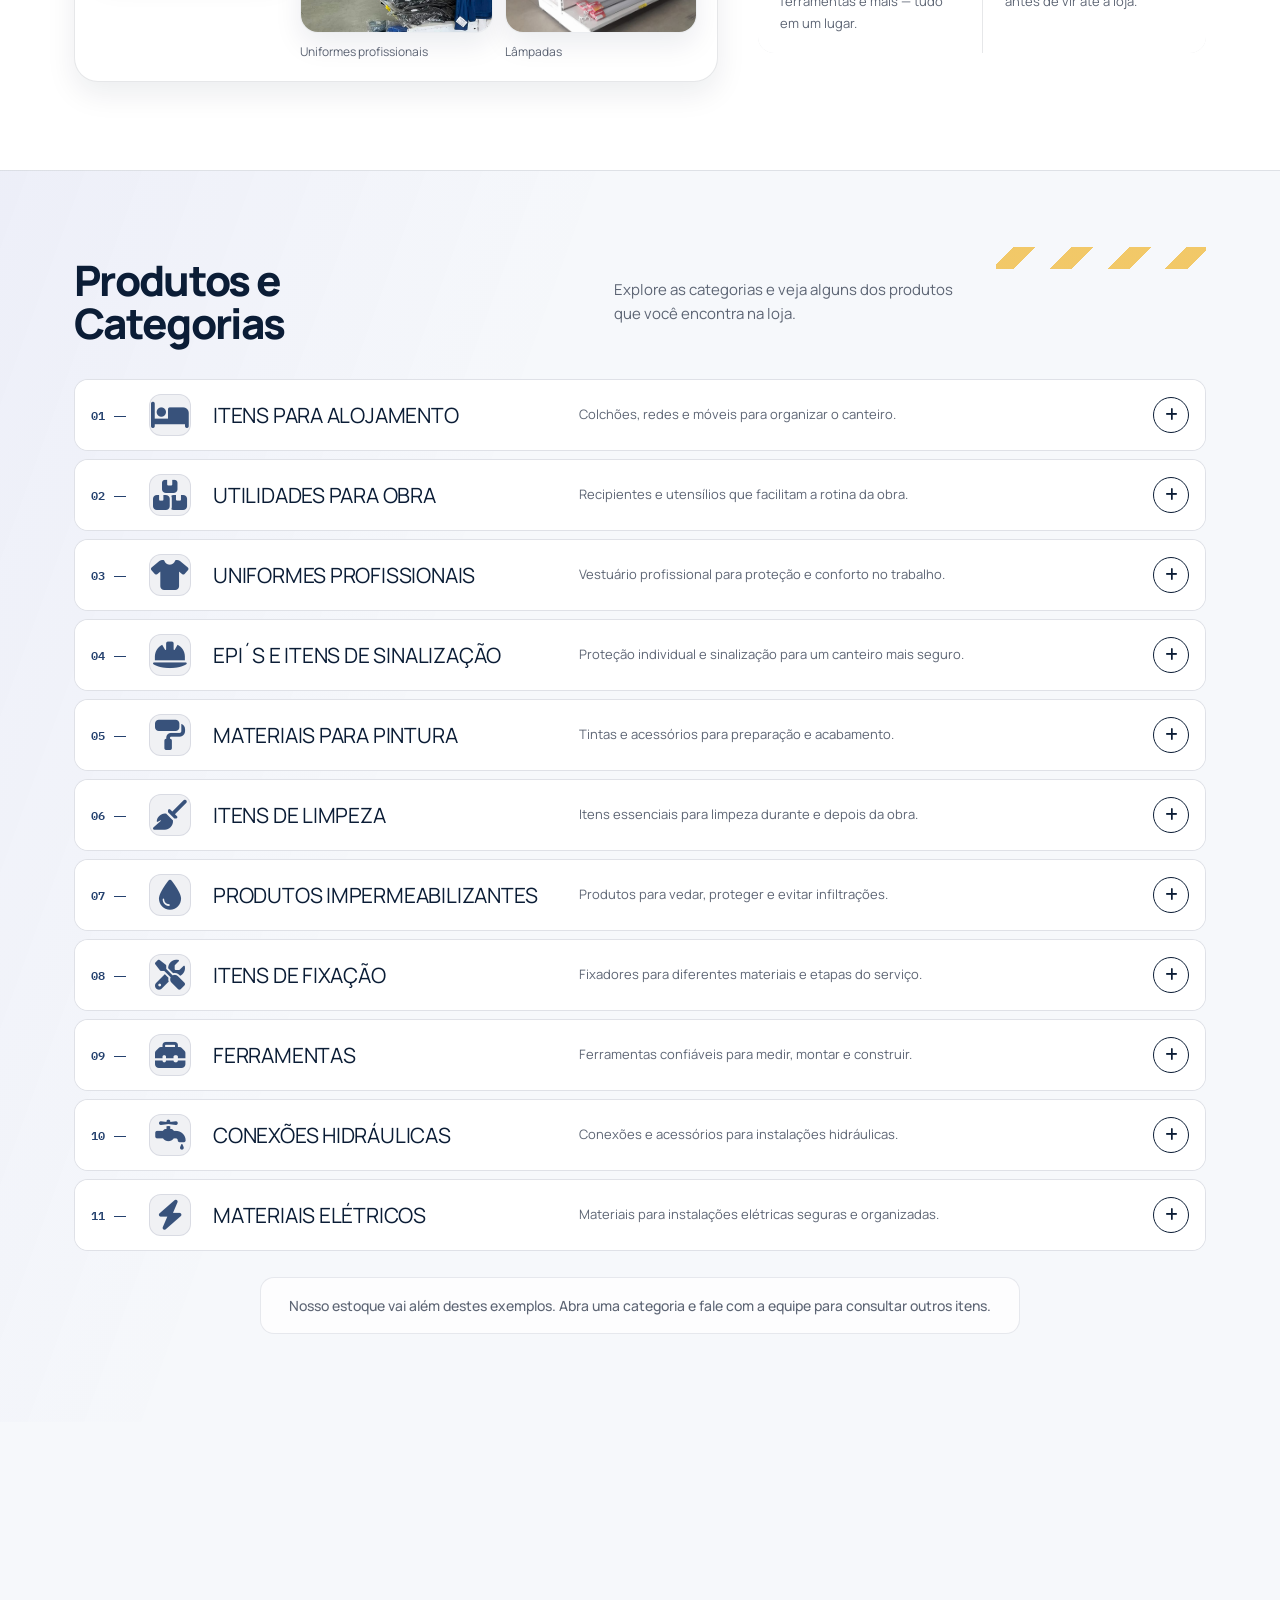
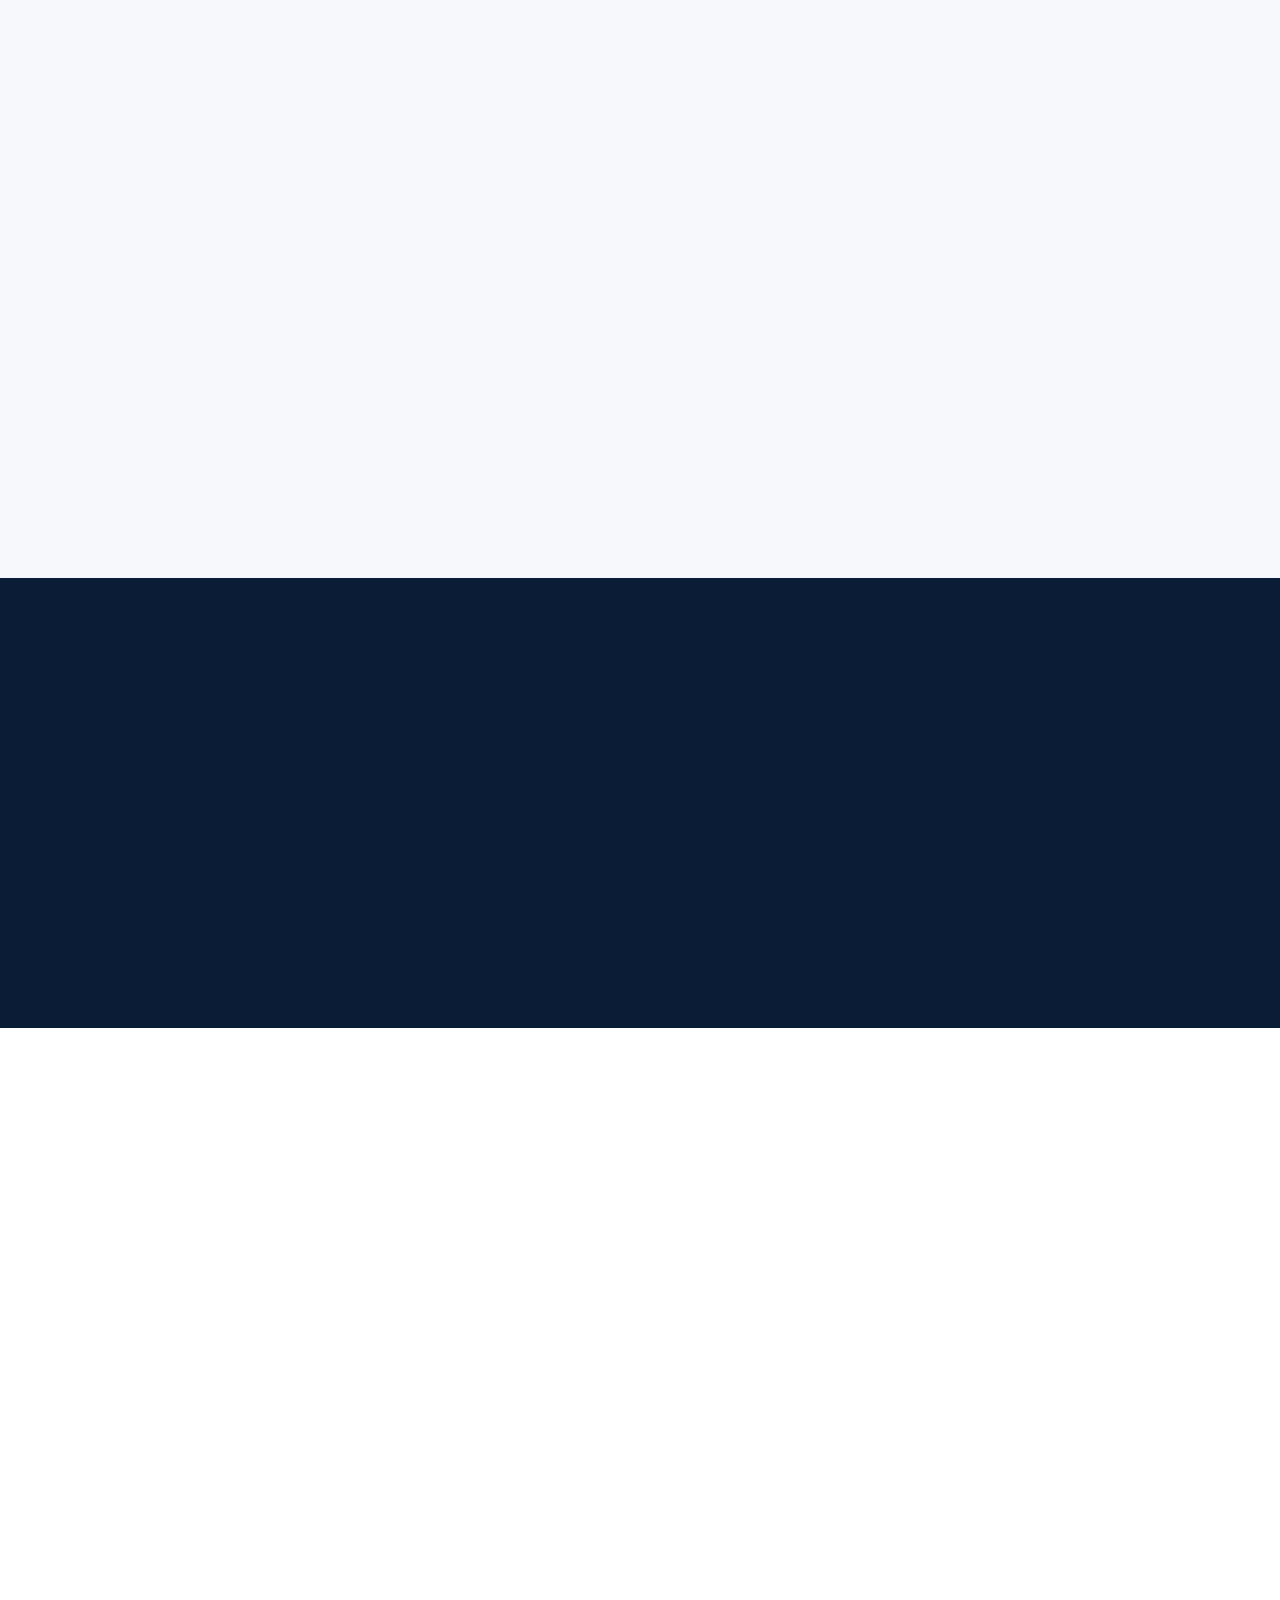
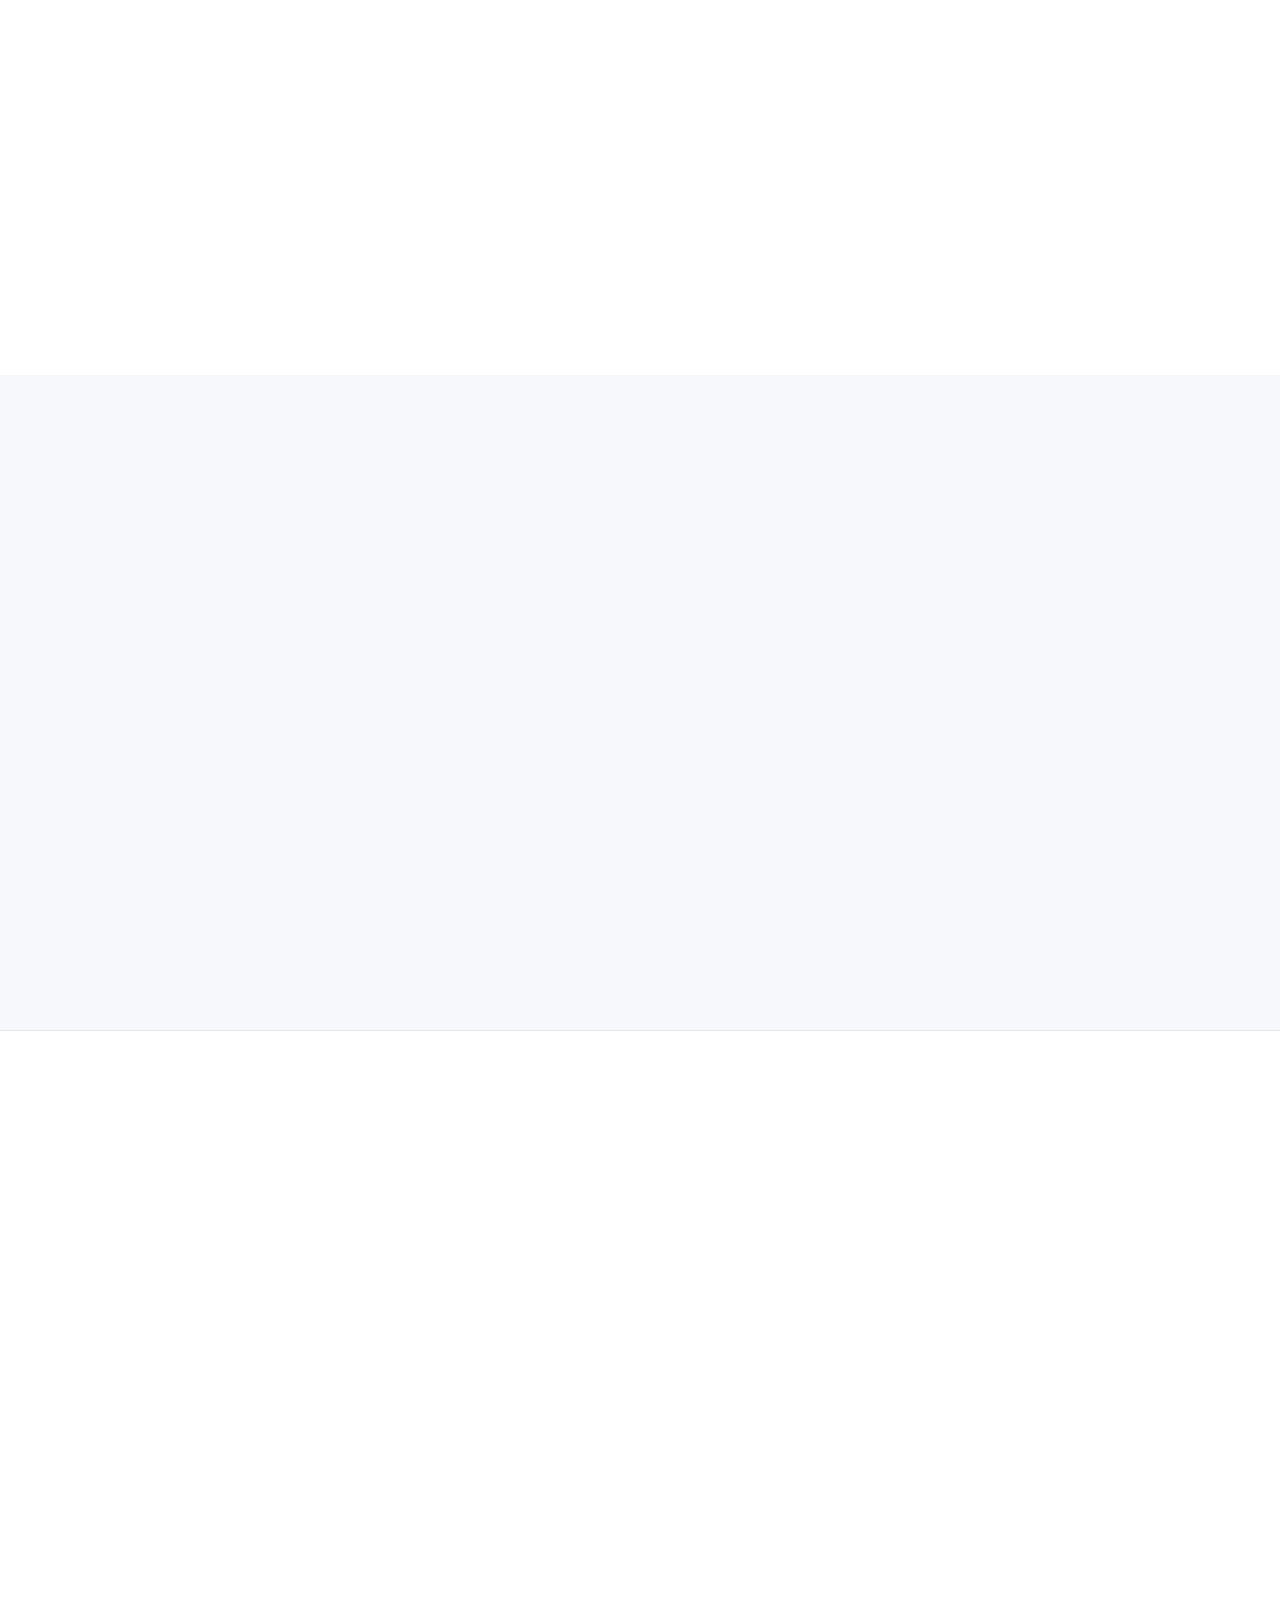
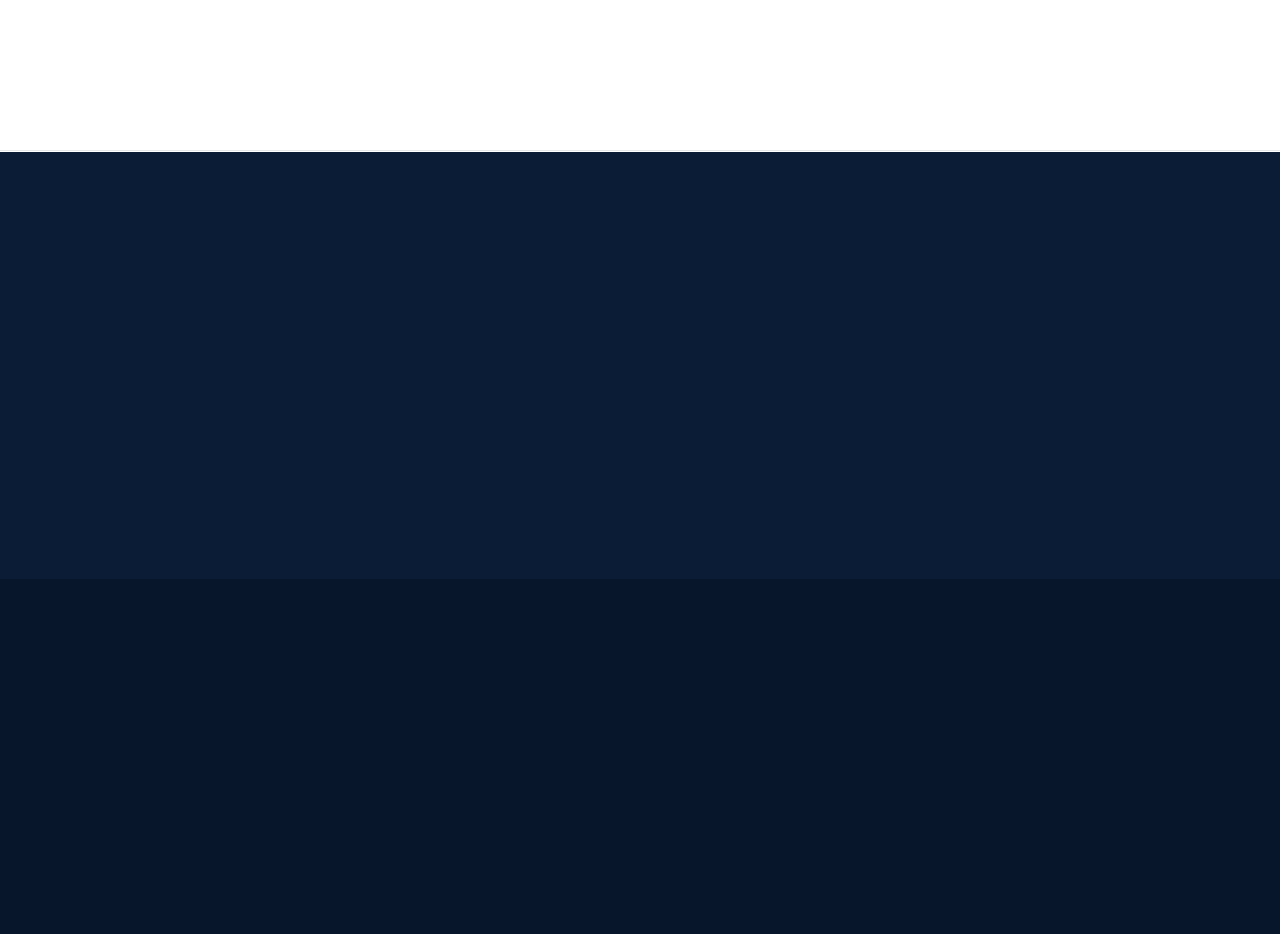
==== commit faf1e2b4: "fix: atualiza contato do WhatsApp" ====
--- a/index.html
+++ b/index.html
@@ -43,7 +43,7 @@
       "image": "https://casadoempreiteiroepis.com.br/assets/logo-ce.png",
       "logo": "https://casadoempreiteiroepis.com.br/assets/logo-ce.png",
       "description": "Loja de materiais de construcao em Cotia-SP com EPI, ferramentas, materiais eletricos, hidraulicos, pintura, impermeabilizantes, uniformes profissionais e treinamentos NR.",
-      "telephone": "+55 11 91440-8209",
+      "telephone": "+55 11 96375-6414",
       "email": "casadoempreiteiro26@gmail.com",
       "address": {
         "@type": "PostalAddress",
@@ -116,7 +116,7 @@
       </nav>
       <div class="nav-actions">
         <a class="btn btn-yellow nav-cta"
-          href="https://wa.me/5511914408209?text=Ol%C3%A1!%20Quero%20falar%20com%20a%20Casa%20do%20Empreiteiro."
+          href="https://wa.me/5511963756414?text=Ol%C3%A1!%20Quero%20falar%20com%20a%20Casa%20do%20Empreiteiro."
           target="_blank" rel="noopener">
           <i class="fa-brands fa-whatsapp" aria-hidden="true"></i><span>WhatsApp</span>
         </a>
@@ -144,7 +144,7 @@
           <div class="hero-actions">
           <a class="btn btn-yellow" href="#segmentos">Ver produtos</a>
           <a class="btn btn-outline"
-            href="https://wa.me/5511914408209?text=Ol%C3%A1!%20Preciso%20de%20ajuda%20para%20encontrar%20um%20produto%20para%20minha%20obra."
+            href="https://wa.me/5511963756414?text=Ol%C3%A1!%20Preciso%20de%20ajuda%20para%20encontrar%20um%20produto%20para%20minha%20obra."
             target="_blank" rel="noopener">Fale conosco</a>
         </div>
         </div>
@@ -297,7 +297,7 @@
         <p>Manda uma mensagem pro WhatsApp da Casa do Empreiteiro. A equipe confirma se tem em estoque e já te orienta
           sobre o produto certo.</p>
         <a class="btn btn-yellow"
-          href="https://wa.me/5511914408209?text=Ol%C3%A1!%20Preciso%20de%20alguma%20coisa%20para%20minha%20obra."
+          href="https://wa.me/5511963756414?text=Ol%C3%A1!%20Preciso%20de%20alguma%20coisa%20para%20minha%20obra."
           target="_blank" rel="noopener">
           <svg viewBox="0 0 24 24" fill="currentColor">
             <path
@@ -329,7 +329,7 @@
             </div>
             <div>
               <i class="fa-solid fa-phone" aria-hidden="true"></i>
-              <div><strong>WhatsApp</strong><span>(11) 91440-8209</span></div>
+              <div><strong>WhatsApp</strong><span>(11) 96375-6414</span></div>
             </div>
             <div>
               <i class="fa-solid fa-envelope" aria-hidden="true"></i>
@@ -346,7 +346,7 @@
             <a class="btn btn-outline on-light" style="border-color:var(--blue-deep); color:var(--blue-deep);"
               href="https://maps.app.goo.gl/1MghBiiATcDAtLvJ7"
               target="_blank" rel="noopener">Como chegar</a>
-            <a class="btn btn-yellow" href="https://wa.me/5511914408209" target="_blank" rel="noopener">Falar no
+            <a class="btn btn-yellow" href="https://wa.me/5511963756414" target="_blank" rel="noopener">Falar no
               WhatsApp</a>
             <a class="btn btn-outline on-light" style="border-color:var(--blue-deep); color:var(--blue-deep);"
               href="https://instagram.com/casadoempreiteiro" target="_blank" rel="noopener">Ver Instagram</a>
@@ -492,7 +492,7 @@
 
         <div class="nr-cta">
           <a class="btn btn-yellow"
-            href="https://wa.me/5511914408209?text=Ol%C3%A1!%20Quero%20saber%20mais%20sobre%20NR%2C%20laudos%20e%20seguran%C3%A7a%20do%20trabalho."
+            href="https://wa.me/5511963756414?text=Ol%C3%A1!%20Quero%20saber%20mais%20sobre%20NR%2C%20laudos%20e%20seguran%C3%A7a%20do%20trabalho."
             target="_blank" rel="noopener">
             Solicite atendimento NR
           </a>
@@ -506,7 +506,7 @@
         <h2>Sua obra começa com uma boa escolha.</h2>
         <p>Conte com a Casa do Empreiteiro pra encontrar o que sua obra precisa — dos EPI´s ao acabamento.</p>
         <a class="btn btn-yellow"
-          href="https://wa.me/5511914408209?text=Ol%C3%A1!%20Vim%20pelo%20site%20e%20quero%20falar%20com%20a%20Casa%20do%20Empreiteiro."
+          href="https://wa.me/5511963756414?text=Ol%C3%A1!%20Vim%20pelo%20site%20e%20quero%20falar%20com%20a%20Casa%20do%20Empreiteiro."
           target="_blank" rel="noopener">Fale com a Casa do Empreiteiro no WhatsApp</a>
       </div>
     </section>
@@ -551,7 +551,7 @@
         <div>
           <h4>Contato</h4>
           <ul>
-            <li><a href="https://wa.me/5511914408209" target="_blank" rel="noopener">(11) 91440-8209</a></li>
+            <li><a href="https://wa.me/5511963756414" target="_blank" rel="noopener">(11) 96375-6414</a></li>
             <li><a href="mailto:casadoempreiteiro26@gmail.com">casadoempreiteiro26@gmail.com</a></li>
             <li><a href="https://instagram.com/casadoempreiteiro" target="_blank" rel="noopener"><i
                   class="fa-brands fa-instagram" aria-hidden="true"></i> @casadoempreiteiro</a></li>
@@ -573,7 +573,7 @@
   </footer>
 
   <a class="floating-wa" id="floatingWa"
-    href="https://wa.me/5511914408209?text=Ol%C3%A1!%20Vim%20pelo%20site%20da%20Casa%20do%20Empreiteiro."
+    href="https://wa.me/5511963756414?text=Ol%C3%A1!%20Vim%20pelo%20site%20da%20Casa%20do%20Empreiteiro."
     target="_blank" rel="noopener">
     <svg viewBox="0 0 24 24" fill="currentColor">
       <path
@@ -584,7 +584,7 @@
   <noscript>
     <div class="no-script-message">
       Para consultar produtos, fale com a Casa do Empreiteiro pelo
-      <a href="https://wa.me/5511914408209">WhatsApp</a>.
+      <a href="https://wa.me/5511963756414">WhatsApp</a>.
     </div>
   </noscript>
   <script src="js/main.js?v=20260819-3"></script>
--- a/css/style.css
+++ b/css/style.css
@@ -68,7 +68,6 @@
 
 :focus-visible{ outline:3px solid var(--yellow); outline-offset:2px; }
 
-.preserve-case{ text-transform:none; }
 
 /* ---------- ficha técnica frame (signature element) ---------- */
 .ficha{
